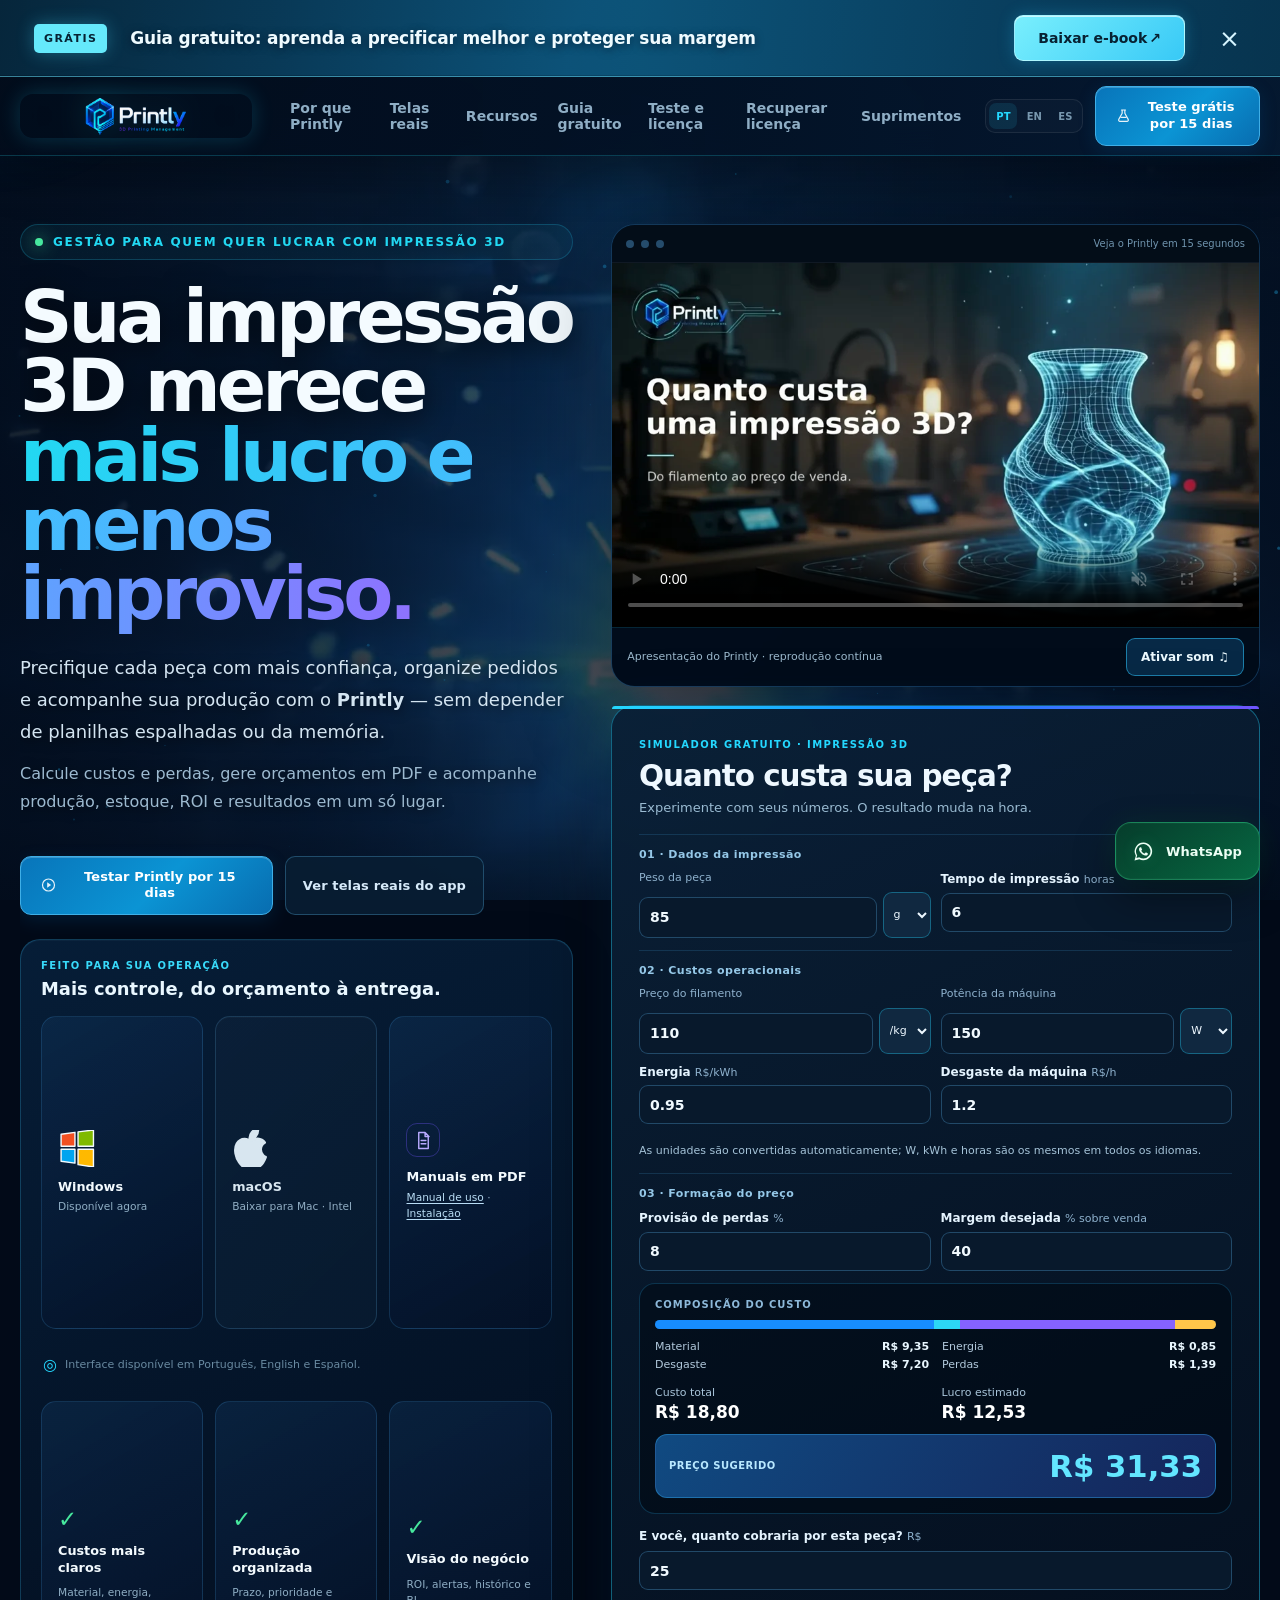
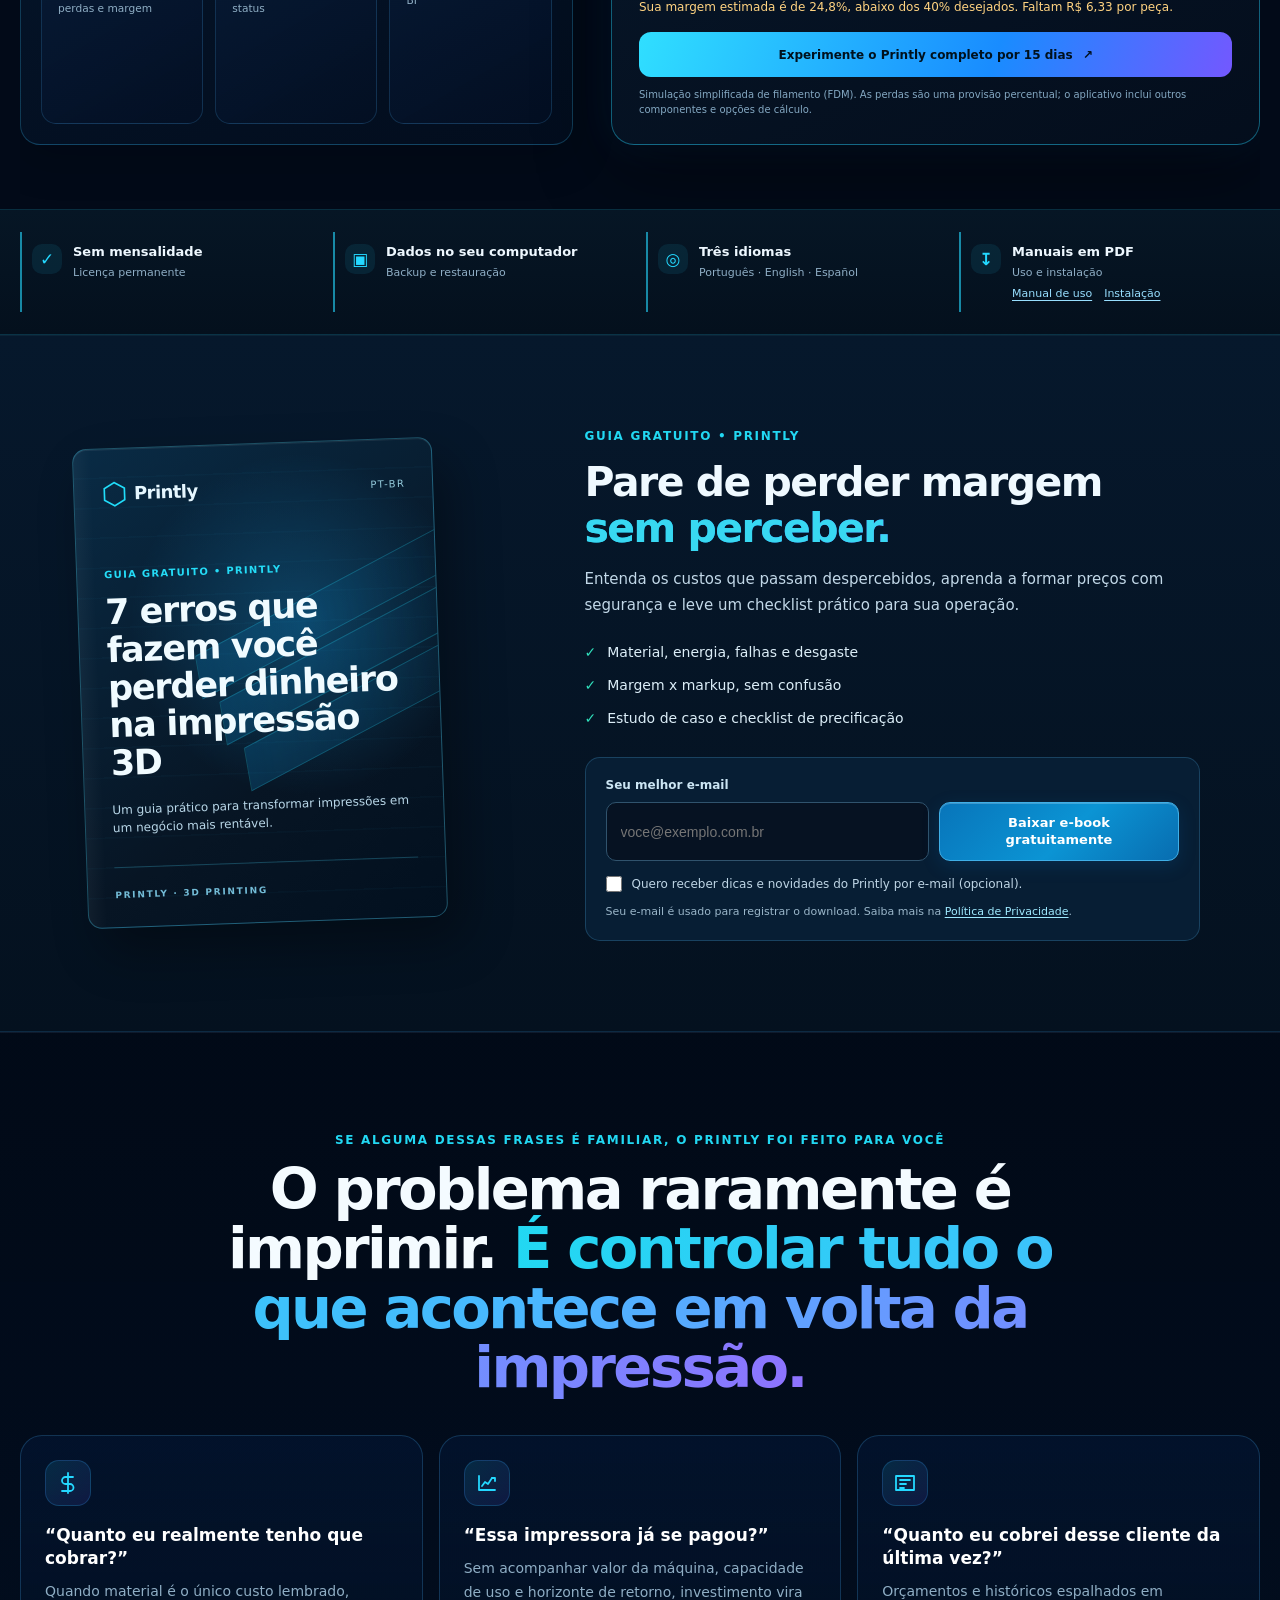
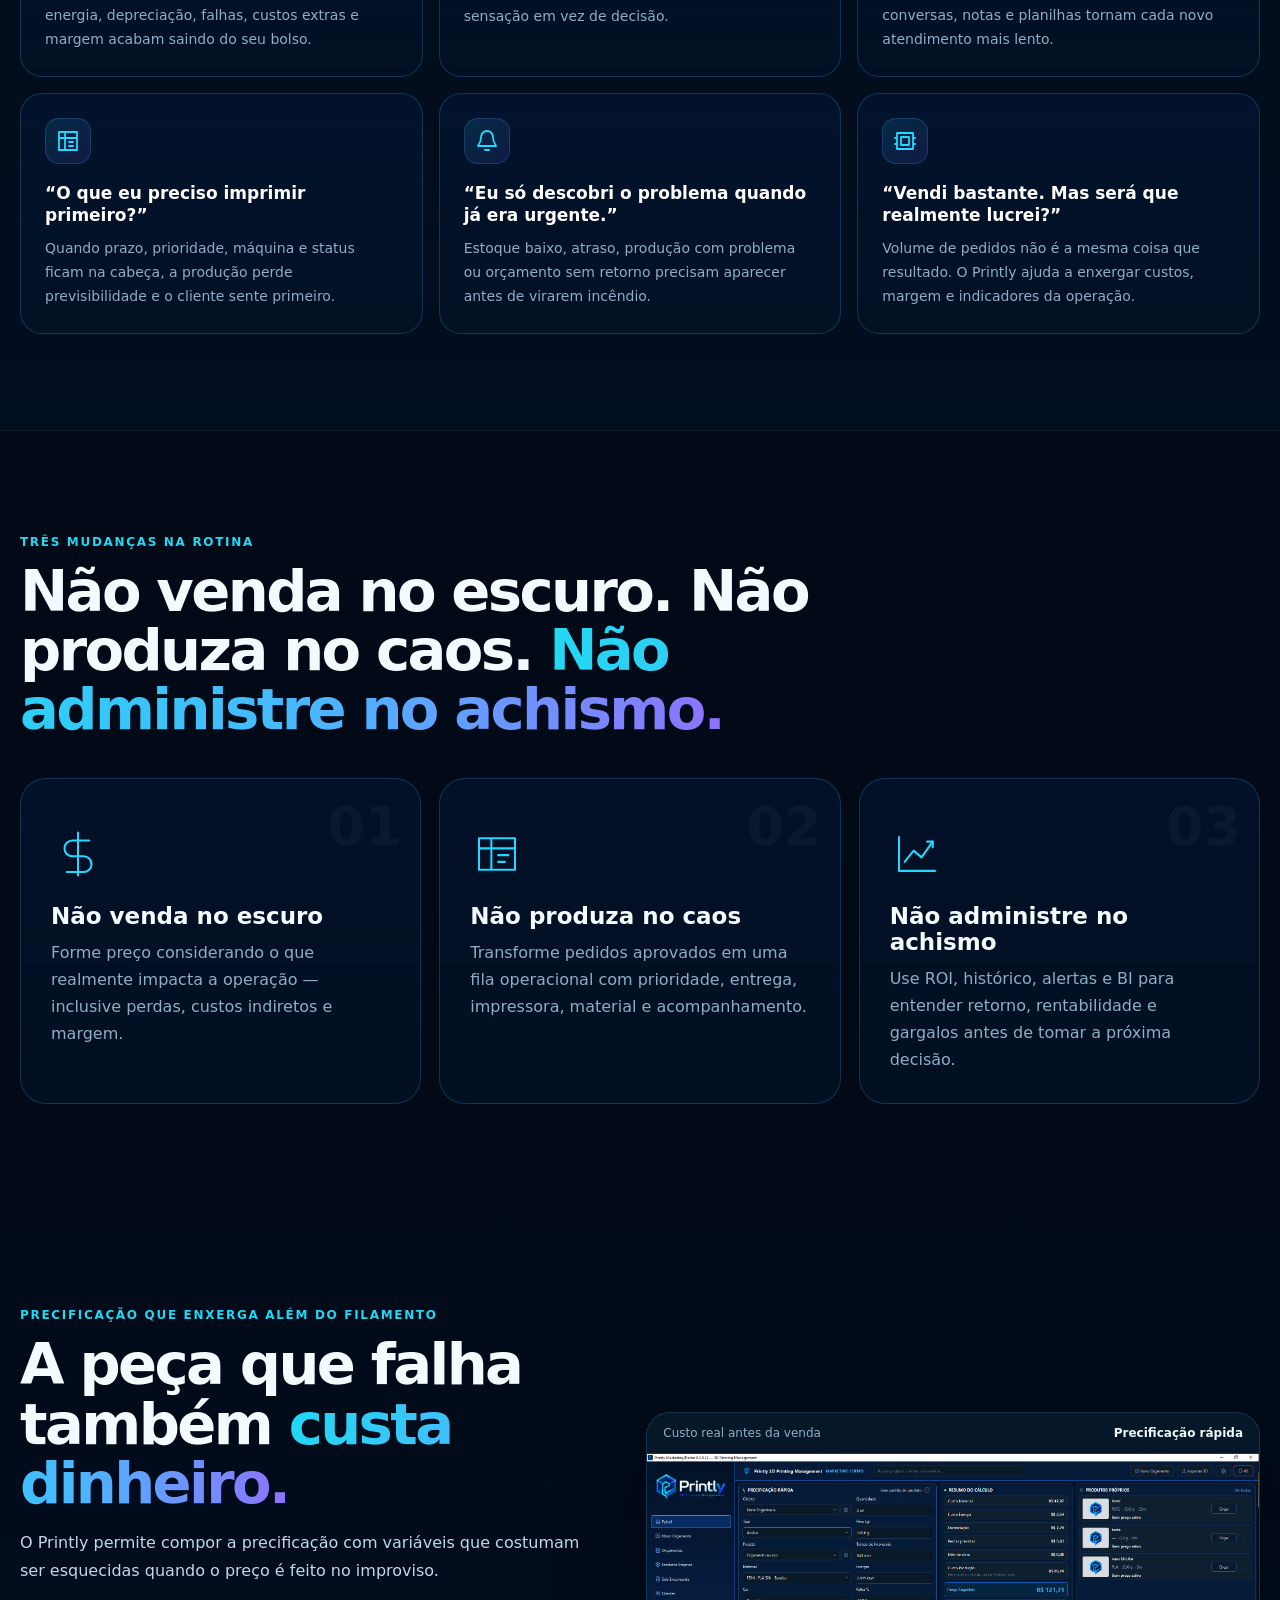
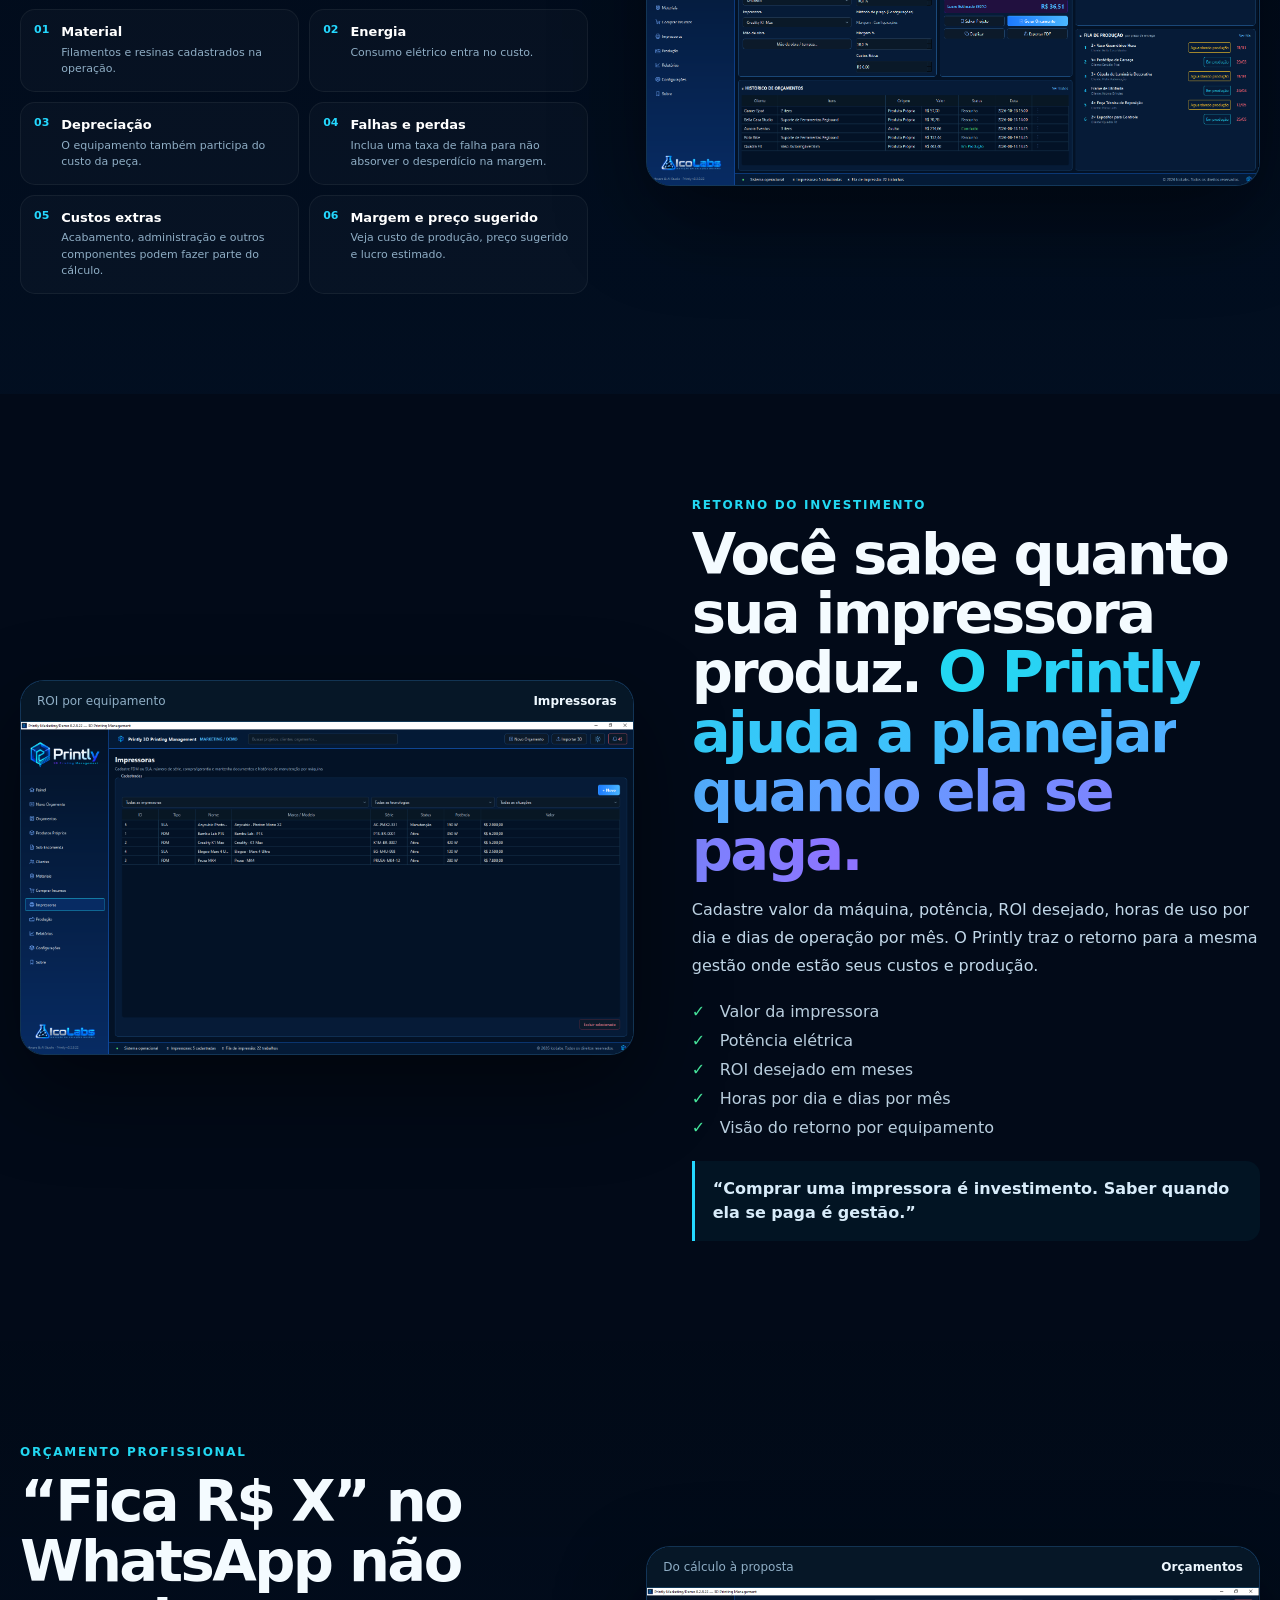
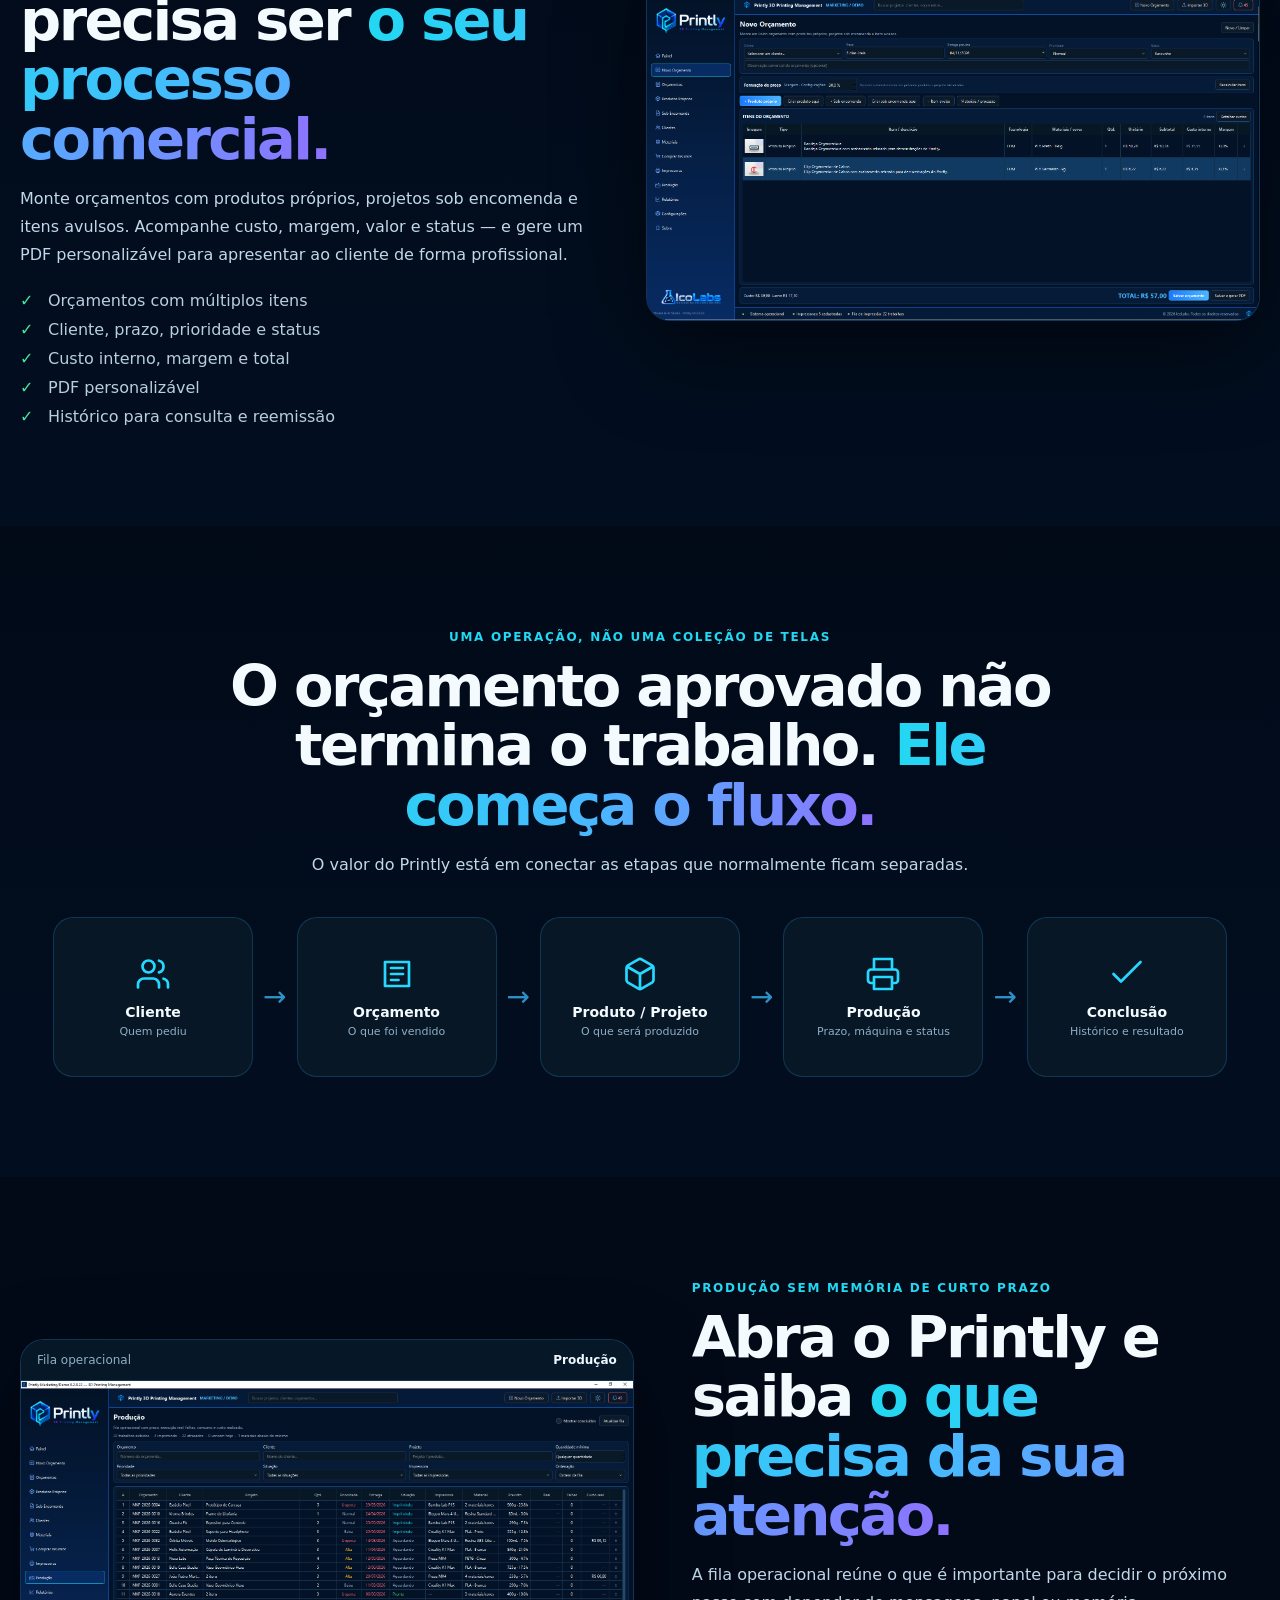
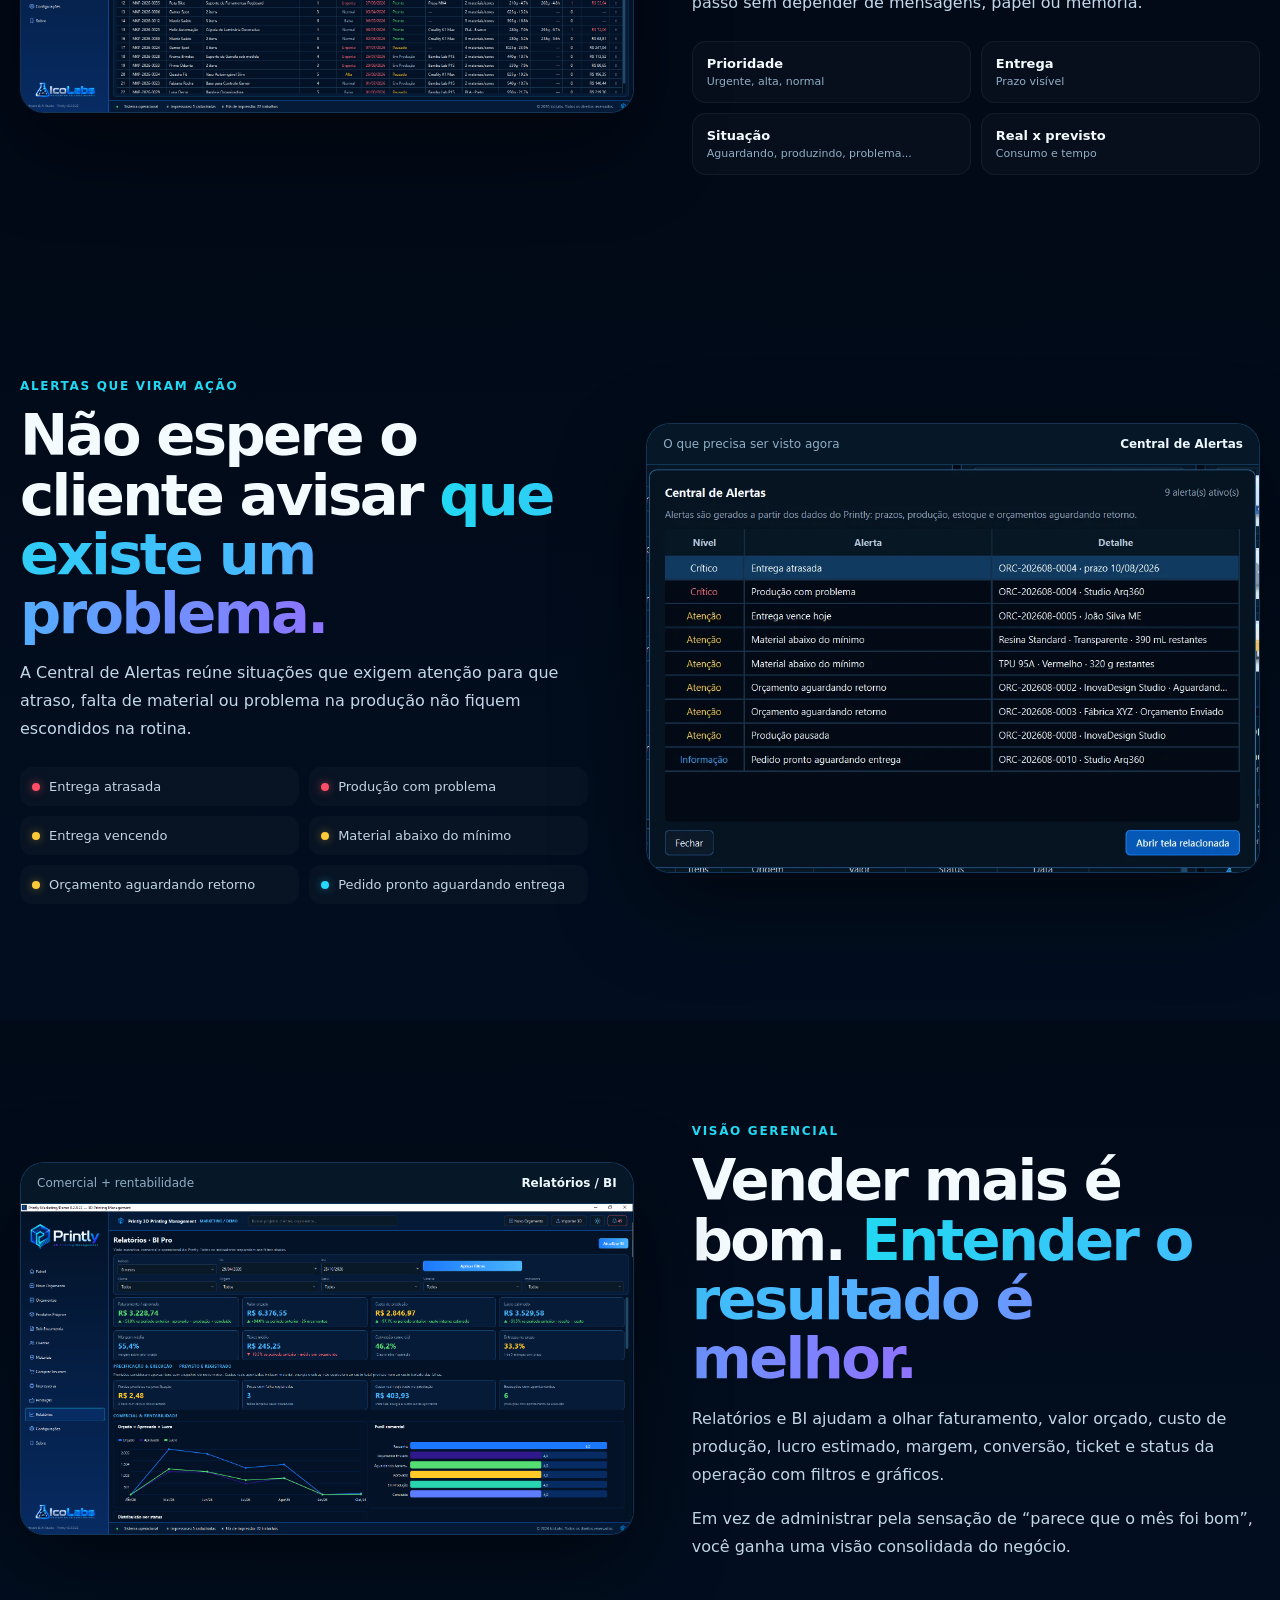
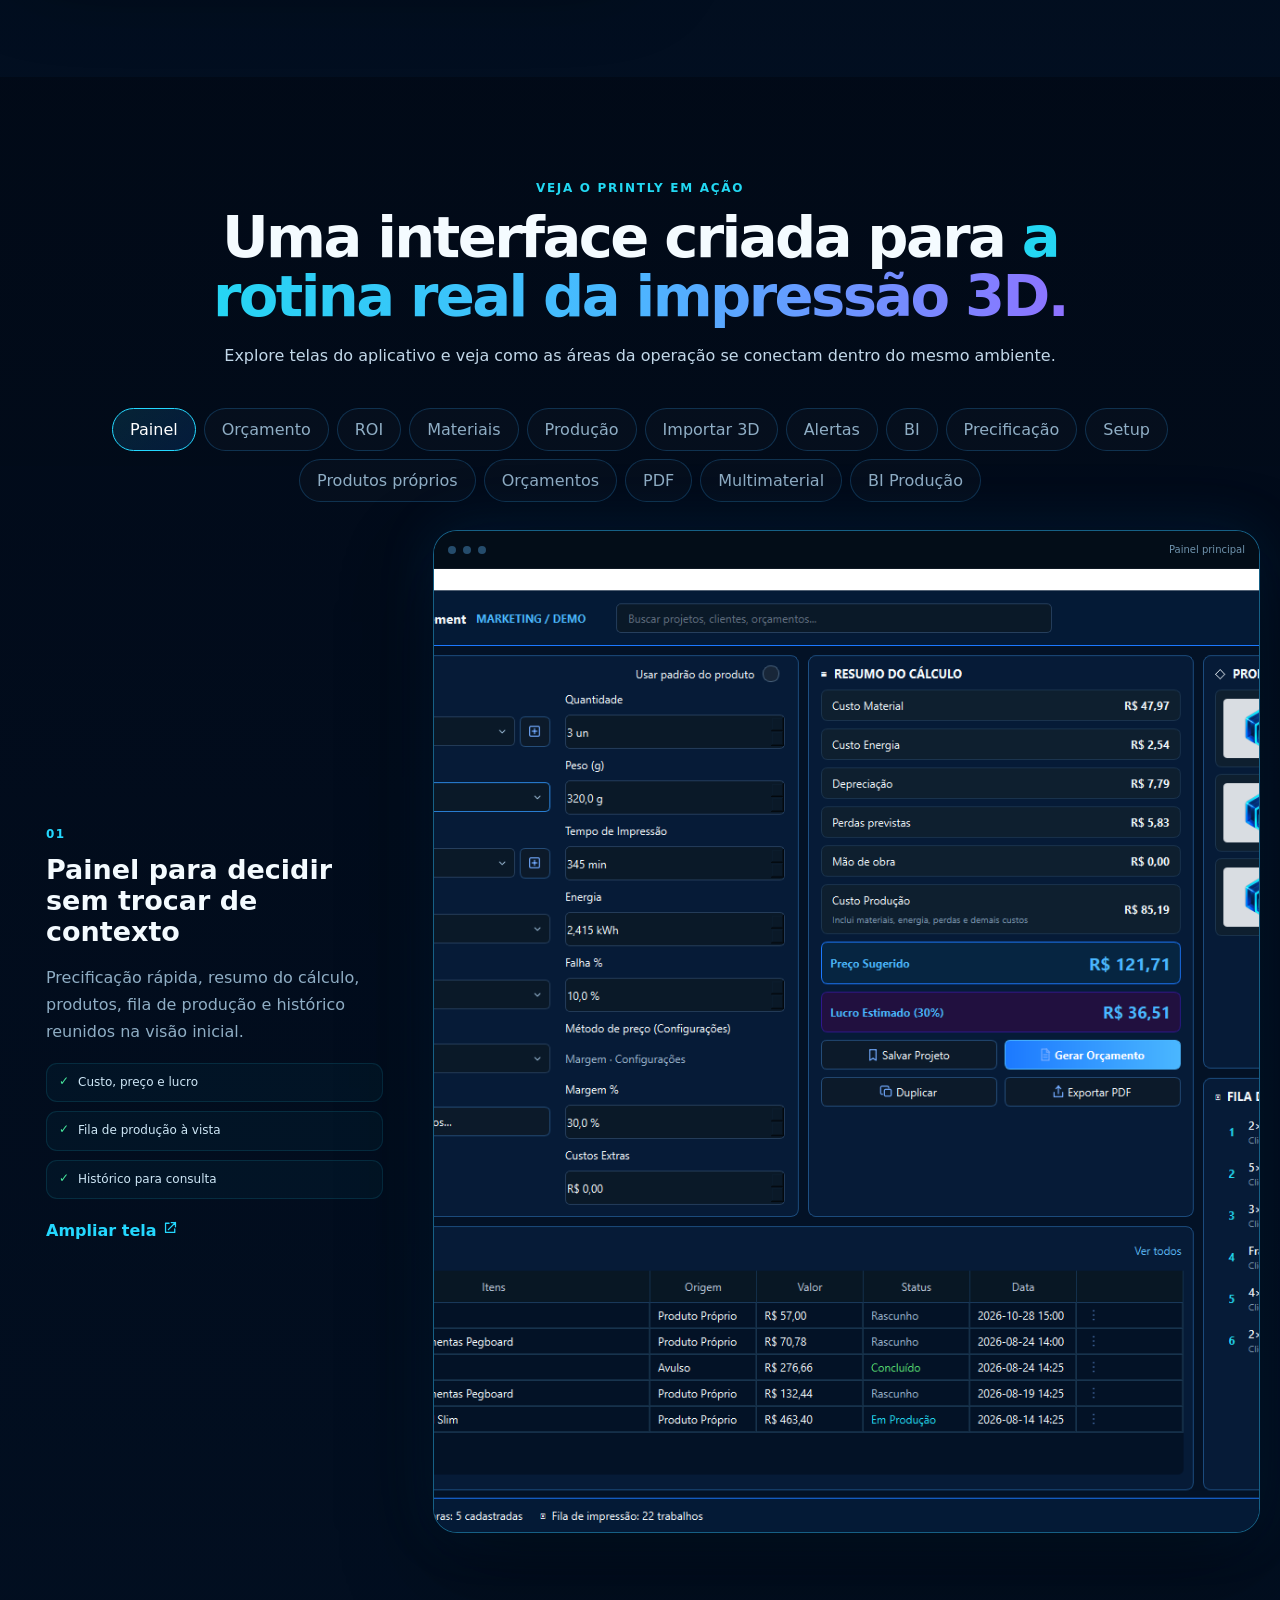
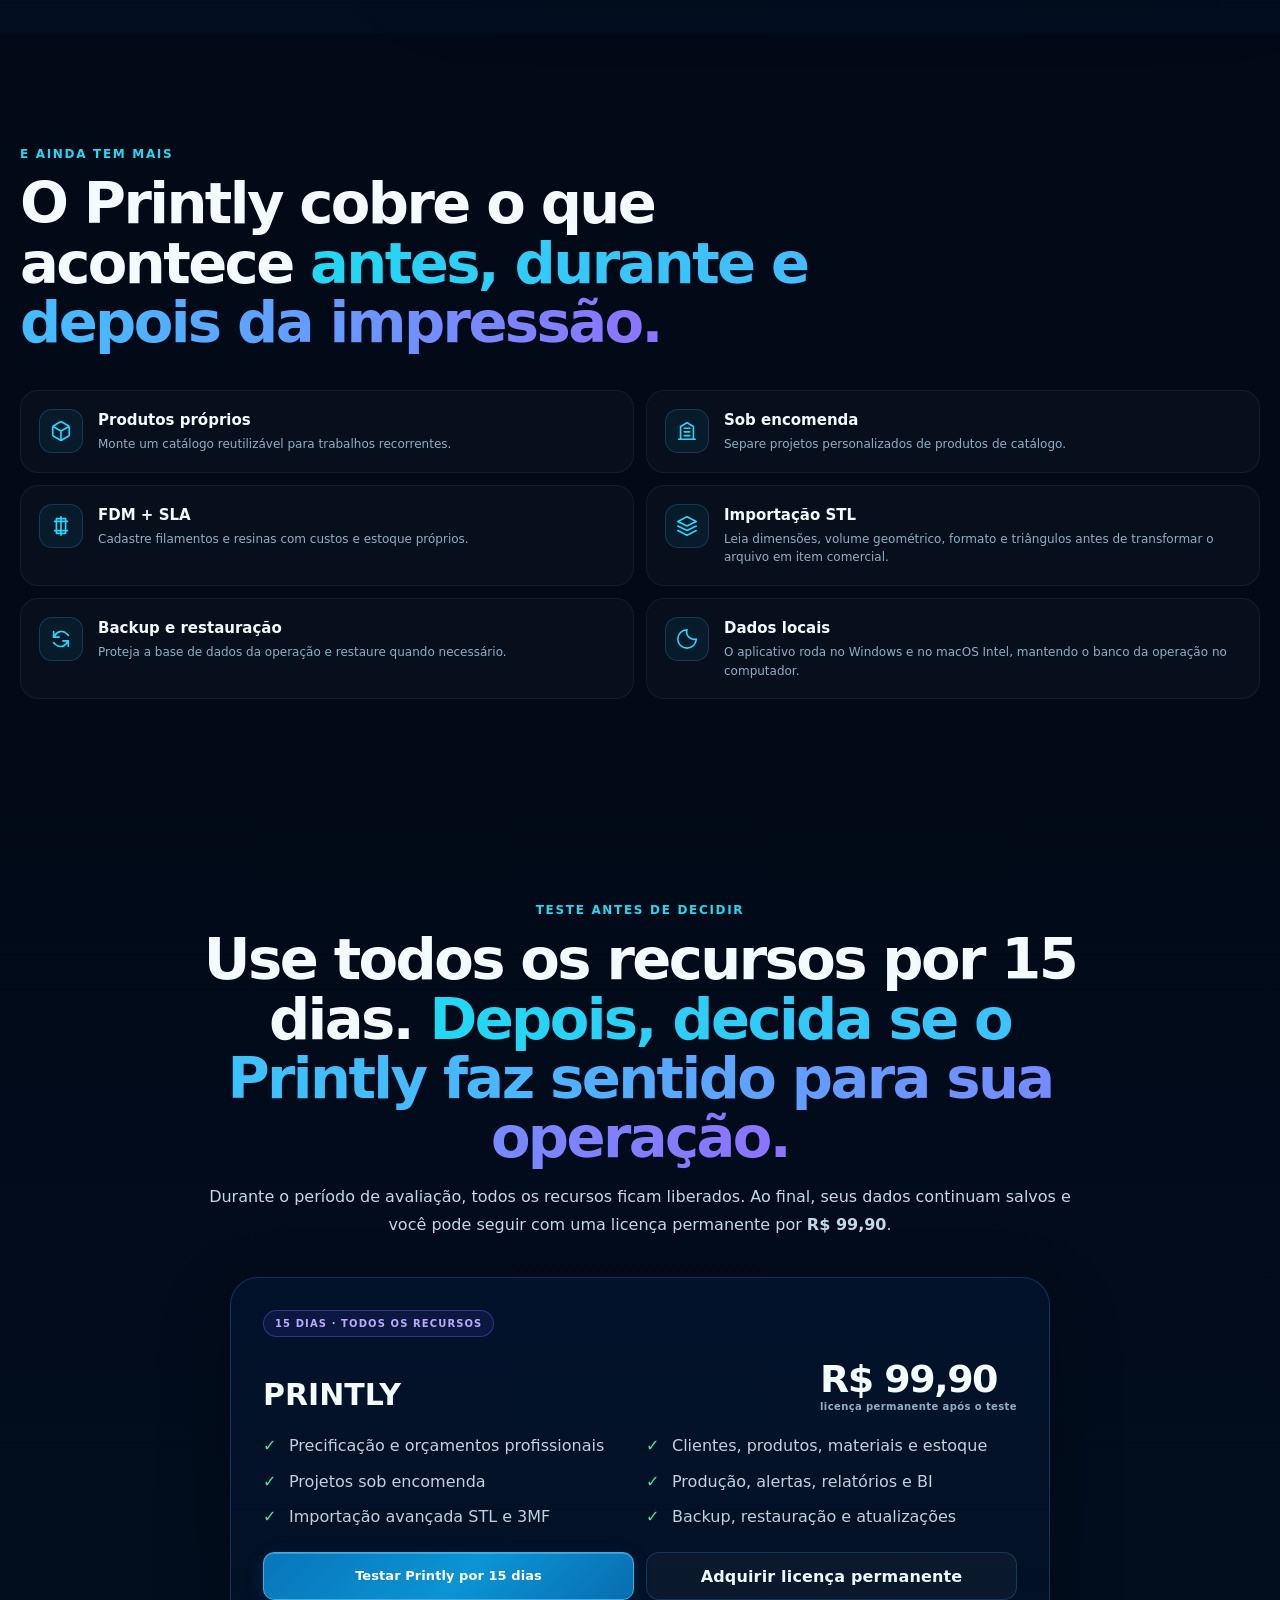
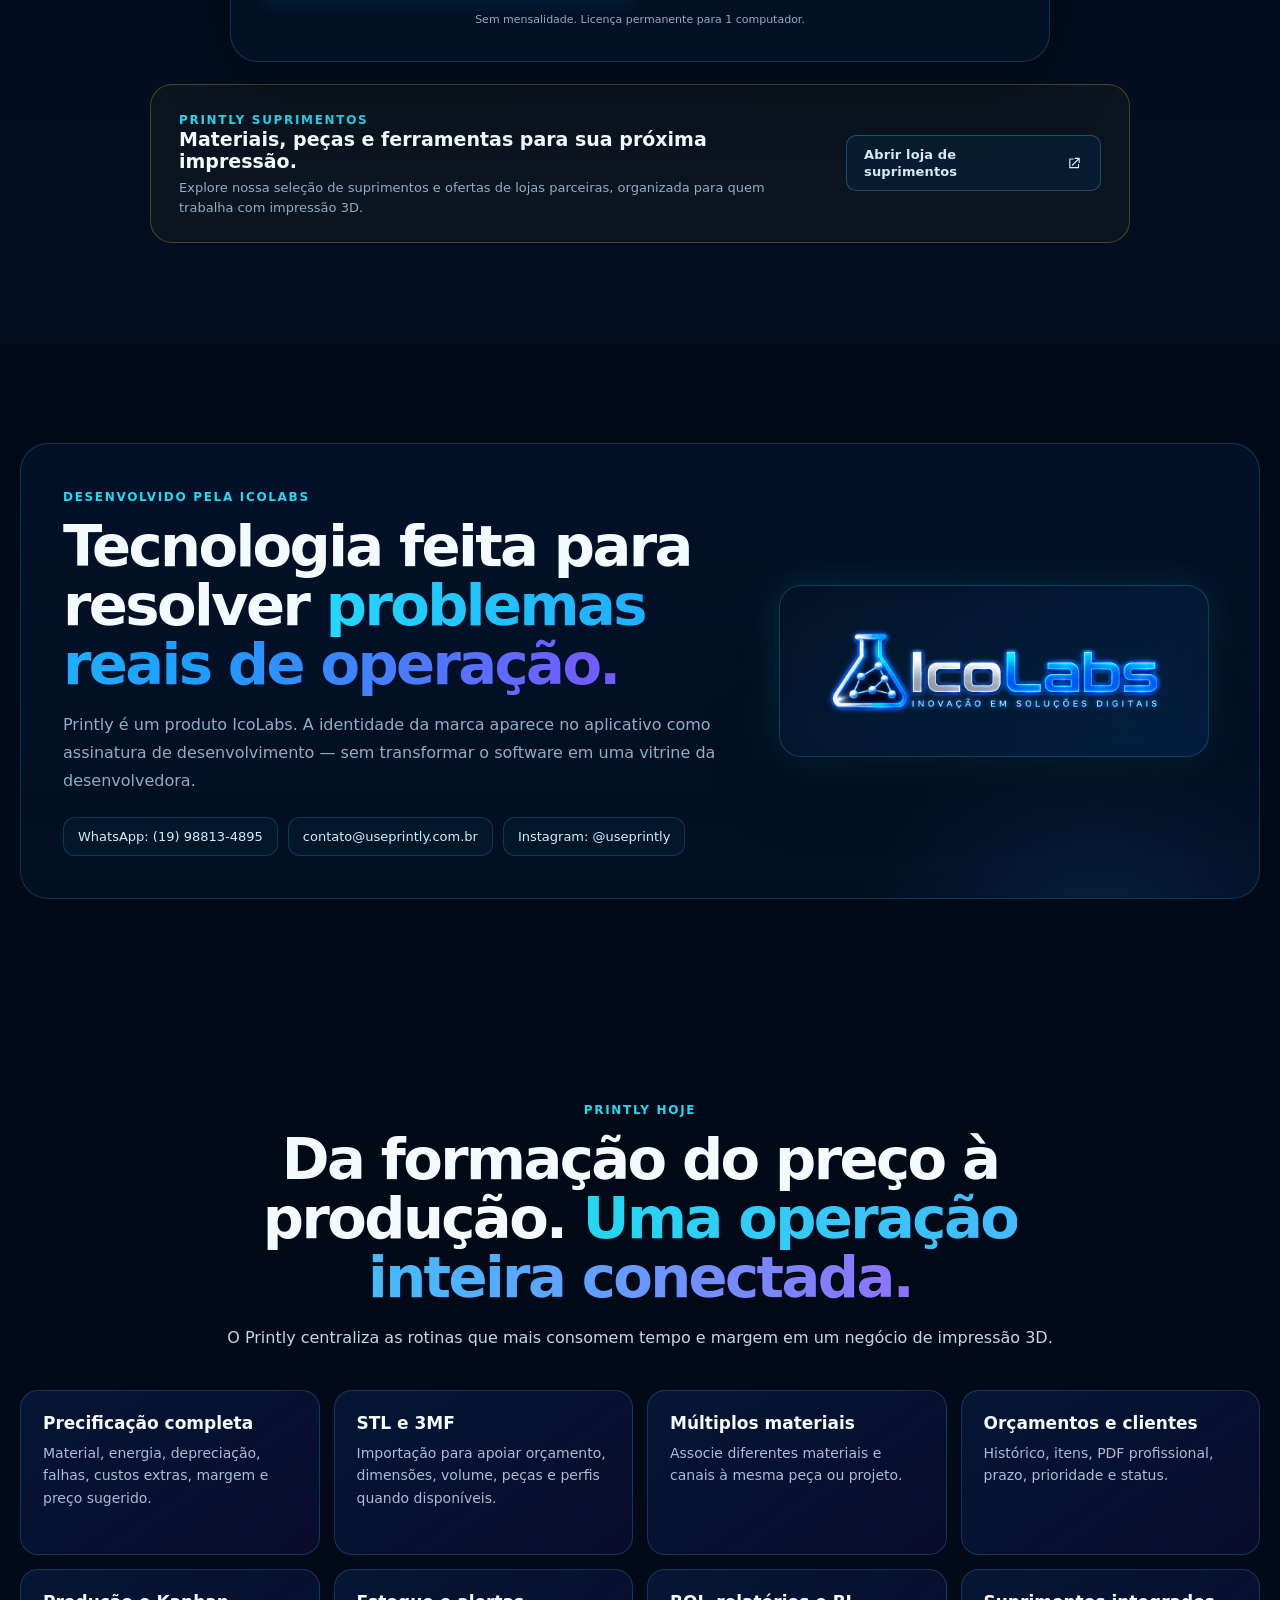
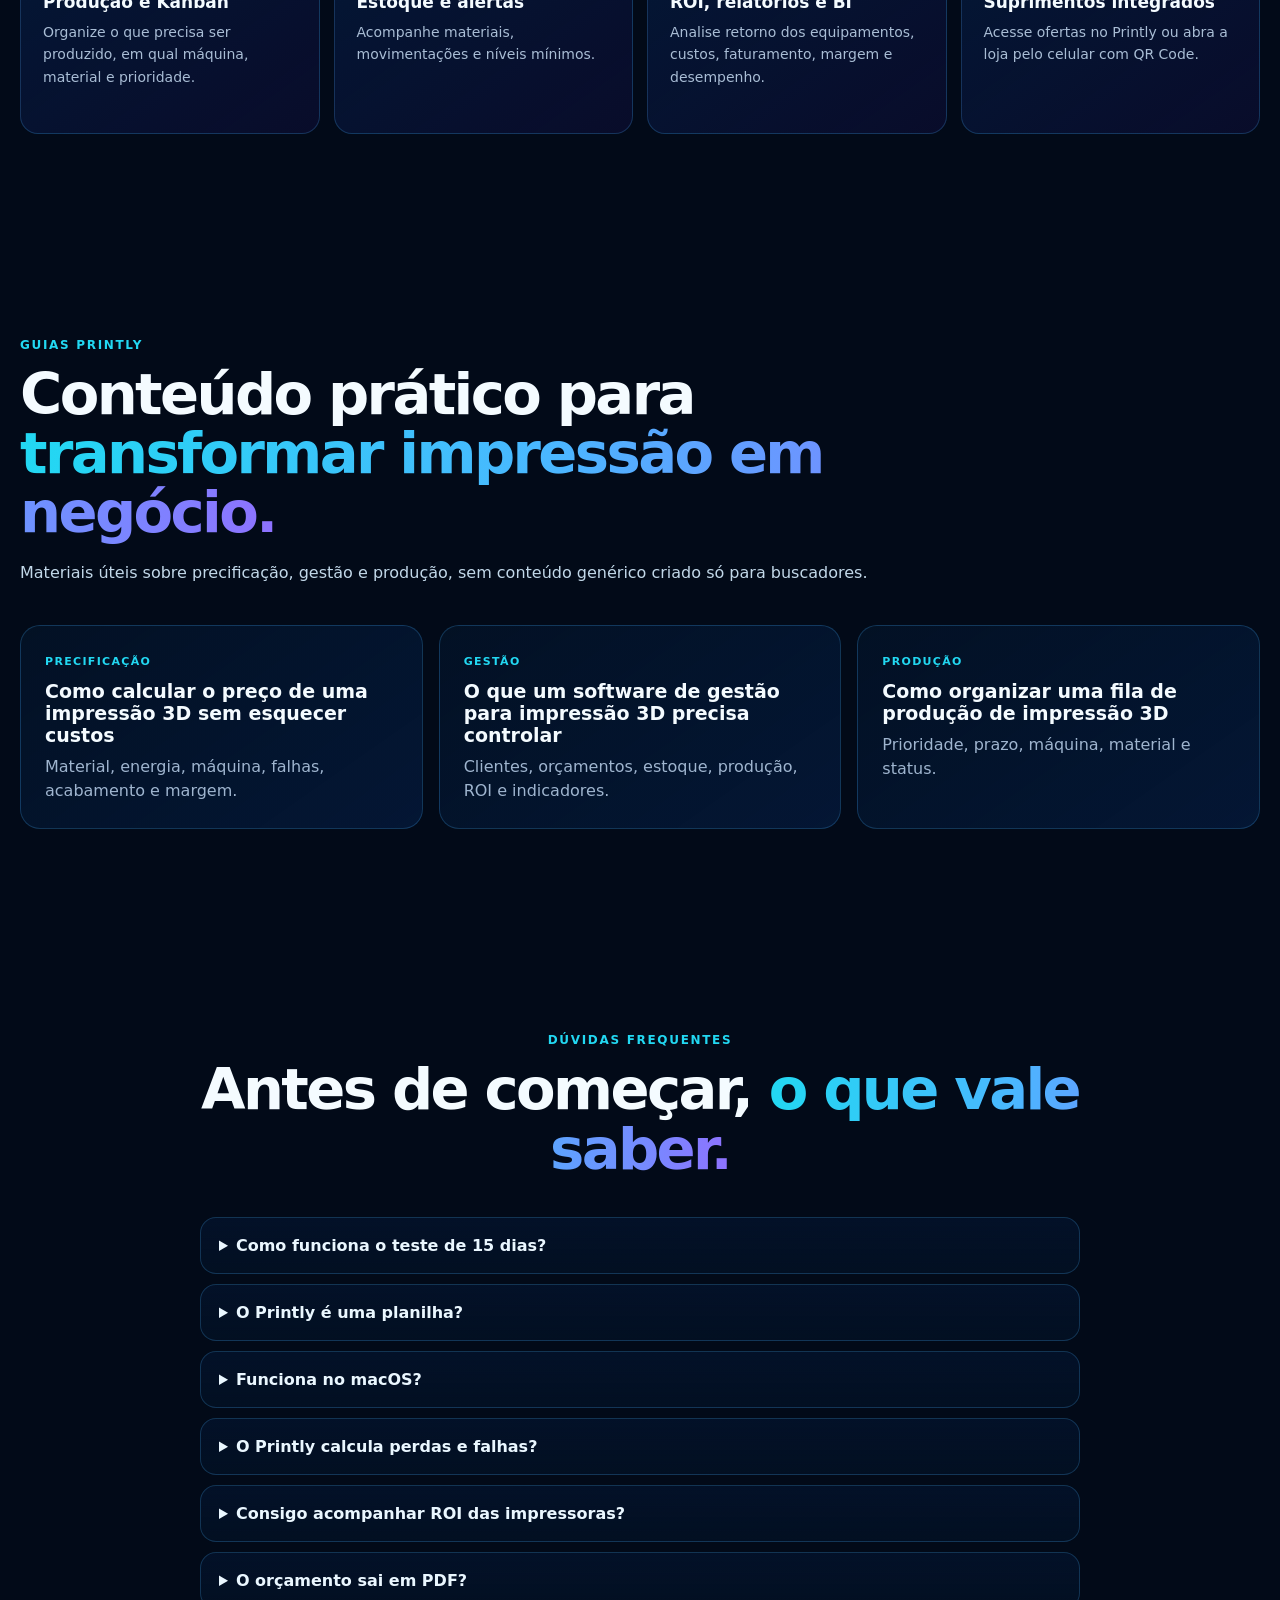
==== index.html @ ef88172f "Load visibly updated wide ebook banner styles index.html" ====
<!doctype html>
<html lang="pt-BR">
<head>
  <meta charset="utf-8">
  <meta name="viewport" content="width=device-width,initial-scale=1,viewport-fit=cover">
  <meta name="theme-color" content="#020711">
  <meta name="description" content="Precifique impressões 3D com confiança. Organize orçamentos, clientes, produção, materiais, estoque e resultados com o Printly. Teste grátis por 15 dias.">
  <meta name="robots" content="index,follow,max-image-preview:large,max-snippet:-1,max-video-preview:-1">
  <link rel="canonical" href="https://useprintly.com.br/">
  <link rel="alternate" hreflang="pt-BR" href="https://useprintly.com.br/">
  <link rel="alternate" hreflang="en" href="https://useprintly.com.br/en/">
  <link rel="alternate" hreflang="es" href="https://useprintly.com.br/es/">
  <link rel="alternate" hreflang="x-default" href="https://useprintly.com.br/">
  <meta property="og:title" content="Printly — Software de gestão e precificação para impressão 3D">
  <meta property="og:description" content="Mais controle e menos improviso: precificação, orçamentos, produção, estoque e indicadores em um só lugar. Experimente o Printly por 15 dias.">
  <meta property="og:type" content="website">
  <meta property="og:url" content="https://useprintly.com.br/">
  <meta property="og:locale" content="pt_BR">
  <meta property="og:image" content="https://useprintly.com.br/assets/img/printly-social-card.jpg">
  <meta property="og:image:alt" content="Painel principal do Printly para gestão de impressão 3D">
  <meta name="twitter:card" content="summary_large_image">
  <meta name="twitter:title" content="Printly — Gestão profissional para impressão 3D">
  <meta name="twitter:description" content="Precificação, pedidos, produção, materiais, ROI e BI para impressão 3D.">
  <meta name="twitter:image" content="https://useprintly.com.br/assets/img/printly-social-card.jpg">
  <title>Printly | Software de gestão e precificação para impressão 3D</title>
  <link rel="icon" href="assets/img/favicon.ico" sizes="any"><link rel="apple-touch-icon" href="assets/img/apple-touch-icon.png"><link rel="preload" as="image" href="assets/img/printly-hero-nozzle-bright.webp" fetchpriority="high">
  <link rel="stylesheet" href="assets/css/styles.css?v=20261127-ebook-wide-2">
  <script type="application/ld+json">{"@context":"https://schema.org","@graph":[{"@type":"WebSite","@id":"https://useprintly.com.br/#website","url":"https://useprintly.com.br/","name":"Printly","inLanguage":"pt-BR","publisher":{"@id":"https://useprintly.com.br/#organization"}},{"@type":"Organization","@id":"https://useprintly.com.br/#organization","name":"IcoLabs","url":"https://useprintly.com.br/","logo":{"@type":"ImageObject","url":"https://useprintly.com.br/assets/img/icolabs-official-site.png"},"sameAs":["https://www.instagram.com/useprintly/"],"email":"contato@useprintly.com.br"},{"@type":"SoftwareApplication","@id":"https://useprintly.com.br/#software","name":"Printly","alternateName":"Printly 3D Printing Management","url":"https://useprintly.com.br/","applicationCategory":"BusinessApplication","applicationSubCategory":"3D Printing Management Software","operatingSystem":["Windows","macOS (Intel)"],"inLanguage":["pt-BR","en","es"],"description":"Software de gestão e precificação para negócios de impressão 3D, com custos, perdas, ROI, orçamentos, clientes, materiais, estoque, produção, STL/3MF, relatórios e BI.","image":"https://useprintly.com.br/assets/img/printly-social-card.jpg","screenshot":"https://useprintly.com.br/assets/img/screen-dashboard.webp?v=20261028","publisher":{"@id":"https://useprintly.com.br/#organization"},"featureList":["Precificação com material, energia, depreciação, falhas e margem","Orçamentos profissionais em PDF","Clientes, materiais, estoque e produtos próprios","Projetos sob encomenda e fila de produção","Importação STL e 3MF","Múltiplos materiais","ROI de impressoras","Relatórios e BI","Loja de suprimentos integrada"],"offers":{"@type":"Offer","price":"99.90","priceCurrency":"BRL","availability":"https://schema.org/InStock","url":"https://useprintly.com.br/#planos"}}]}</script>
<link rel="stylesheet" href="assets/css/brand-2026.css?v=20261019-7"><style>
.printly-hero-video{margin:0;min-width:0;overflow:hidden}
.printly-hero-video video{display:block;width:100%;height:auto;aspect-ratio:16/9;background:#020a18}
.printly-hero-video video:focus-visible{outline:2px solid #22d8f2;outline-offset:-3px}
</style>
<style id="printly-cinematic-hero-2026">
/* Media and the original calculator are separate grid rows. */
.hero .hero-visual.printly-stacked-hero{display:grid!important;grid-template-columns:minmax(0,1fr)!important;grid-auto-flow:row!important;grid-auto-rows:max-content!important;gap:18px!important;align-content:start!important;align-items:stretch!important;position:relative!important;overflow:visible!important;transform:none!important;opacity:1!important;visibility:visible!important;isolation:isolate!important}
.hero .printly-stacked-hero>.printly-hero-video{display:block!important;grid-column:1!important;grid-row:1!important;position:relative!important;width:100%!important;height:auto!important;margin:0!important;min-width:0!important;transform:none!important;opacity:1!important;visibility:visible!important;overflow:hidden!important}
.hero .printly-stacked-hero>.pc-calc{grid-column:1!important;grid-row:2!important;position:relative!important;width:100%!important;min-width:0!important;height:auto!important;margin:0!important;transform:none!important;opacity:1!important;visibility:visible!important}
.hero .printly-stacked-hero .printly-hero-video video{display:block!important;width:100%!important;height:auto!important;aspect-ratio:16 / 9!important;object-fit:contain!important;opacity:1!important;visibility:visible!important;transform:none!important;background:#020a18}
.hero .hero-proof>div{min-height:80px}
/* Colunas alinhadas com painel de benefícios responsivo */
@media(min-width:1041px){
 .hero.container{align-items:stretch!important}
 .hero .hero-copy{display:flex!important;flex-direction:column!important;min-height:100%!important}
 .hero .hero-support-panel{flex:1 1 auto!important}
}
.hero .hero-support-panel{display:flex;flex-direction:column;gap:15px;margin-top:24px;padding:20px;border:1px solid rgba(54,184,239,.26);border-radius:20px;background:linear-gradient(160deg,rgba(7,33,61,.85),rgba(3,14,31,.85));box-shadow:0 14px 44px rgba(0,0,0,.18),inset 0 1px rgba(151,228,255,.04);min-width:0}
.hero .hero-support-heading{display:flex;flex-direction:column;gap:6px}
.hero .hero-support-heading span{font-size:10px;letter-spacing:.14em;color:#38dafa;font-weight:850}
.hero .hero-support-heading strong{font-size:clamp(15px,1.4vw,19px);line-height:1.35;color:#e9f7ff;font-weight:760}
.hero .hero-support-panel .platform-availability,.hero .hero-support-panel .hero-proof{display:grid;grid-template-columns:repeat(3,minmax(0,1fr));gap:12px;margin:0;min-width:0}
.hero .hero-support-panel .platform-availability{flex:1 1 auto}
.hero .hero-support-panel .hero-proof{flex:1 1 auto}
.hero .hero-support-panel .platform-card,.hero .hero-support-panel .manual-card,.hero .hero-support-panel .hero-proof>div{display:flex;flex-direction:column;align-items:flex-start;justify-content:center;min-width:0;min-height:112px;padding:clamp(12px,1.25vw,19px);gap:12px;border:1px solid rgba(66,161,226,.21);border-radius:15px;background:linear-gradient(150deg,rgba(20,60,104,.33),rgba(4,17,39,.5));transition:border-color .2s ease,background .2s ease}
.hero .hero-support-panel .platform-card:hover,.hero .hero-support-panel .manual-card:hover,.hero .hero-support-panel .hero-proof>div:hover{border-color:rgba(53,207,252,.52);background:rgba(12,57,98,.52)}
.hero .hero-support-panel .platform-card.coming{opacity:.72}
.hero .hero-support-panel .platform-card b,.hero .hero-support-panel .manual-card b,.hero .hero-support-panel .hero-proof strong{font-size:clamp(12px,1vw,15px);line-height:1.3}
.hero .hero-support-panel .platform-card small,.hero .hero-support-panel .manual-card small,.hero .hero-support-panel .hero-proof small{font-size:clamp(10px,.83vw,12px);line-height:1.5;overflow-wrap:anywhere}
.hero .hero-support-panel .platform-card svg{width:37px;height:37px}
.hero .hero-support-panel .manual-card{grid-column:auto}
.hero .hero-support-panel .language-support{margin:0;padding:9px 2px;font-size:11px;line-height:1.5}
.hero .hero-support-panel .hero-proof>div .mini-icon{font-size:23px;line-height:1}
.hero .hero-support-panel .hero-proof>div p{display:grid;gap:5px}
.hero .printly-hero-video .printly-video-actions{display:flex;justify-content:space-between;align-items:center;gap:12px;padding:10px 15px;background:rgba(2,12,27,.96);border-top:1px solid rgba(36,216,255,.12)}
.hero .printly-hero-video .printly-video-actions>span{font-size:11px;color:#9cb9cd;line-height:1.5}
.hero .printly-hero-video .printly-sound-toggle{border:1px solid rgba(47,202,255,.54);background:rgba(15,76,122,.47);color:#ecfaff;border-radius:9px;padding:9px 14px;min-height:38px;white-space:nowrap;cursor:pointer;font-size:12px;font-weight:800}
.hero .printly-hero-video .printly-sound-toggle:hover,.hero .printly-hero-video .printly-sound-toggle:focus-visible{background:rgba(30,122,174,.7);outline:2px solid #30dfff;outline-offset:2px}
@media(max-width:1040px){.hero .hero-support-panel{flex:none}.hero .hero-support-panel .platform-availability,.hero .hero-support-panel .hero-proof{grid-template-columns:repeat(3,minmax(0,1fr))}.hero .hero-support-panel .manual-card{grid-column:auto}}
@media(max-width:620px){.hero .hero-support-panel{padding:14px;gap:13px}.hero .hero-support-panel .platform-availability,.hero .hero-support-panel .hero-proof{grid-template-columns:1fr}.hero .hero-support-panel .platform-card,.hero .hero-support-panel .manual-card,.hero .hero-support-panel .hero-proof>div{min-height:82px;flex-direction:row;align-items:center}.hero .printly-hero-video .printly-video-actions>span{display:none}.hero .printly-hero-video .printly-video-actions{justify-content:flex-end}}

@media(max-width:1040px){.hero .hero-visual.printly-stacked-hero{width:100%!important;max-width:900px!important;margin:0 auto!important}}
</style>
<style id="printly-mobile-refinement-2026">
/* Mobile landing refinement: ALL changes intentionally scoped to <=767px.
   Desktop markup, ordering and visual presentation remain untouched. */
@media screen and (max-width:767px){
  /* Flatten the two hero wrappers only on mobile, so their existing
     content can be presented in an optimal reading sequence. */
  main .hero.container{
    display:grid!important;
    grid-template-columns:minmax(0,1fr)!important;
    grid-auto-flow:row!important;
    grid-auto-rows:max-content!important;
    align-items:start!important;
    gap:0!important;
    min-height:0!important;
    padding-top:28px!important;
    padding-bottom:42px!important;
  }
  main .hero .hero-copy,
  main .hero .hero-visual.printly-stacked-hero{
    display:contents!important;
  }
  main .hero .hero-copy>.eyebrow{order:1;grid-column:1;justify-self:start;max-width:100%;padding:9px 11px;font-size:9px;line-height:1.35;letter-spacing:.09em}
  main .hero .hero-copy>h1{order:2;grid-column:1;margin:15px 0 15px;max-width:100%;font-size:clamp(36px,9vw,48px)!important;line-height:1.02!important;letter-spacing:-.045em!important}
  main .hero .hero-copy>.hero-text{order:3;grid-column:1;font-size:14px!important;line-height:1.6!important;margin:0 0 10px!important}
  main .hero .hero-copy>.hero-text.secondary{order:4;font-size:13px!important;line-height:1.55!important;color:#b8d1e5!important;margin-bottom:17px!important}
  /* Put the real video before CTA/support cards, keeping the original 16:9 player. */
  main .hero .printly-stacked-hero>.printly-hero-video{
    order:5;
    grid-column:1!important;grid-row:auto!important;
    margin:0 0 15px!important;
    border-radius:15px!important;
    width:100%!important;
    max-width:100%!important;
    min-width:0!important;
    box-shadow:0 8px 36px rgba(0,0,0,.3)!important;
  }
  main .hero .printly-stacked-hero .printly-hero-video video{
    width:100%!important;
    height:auto!important;
    aspect-ratio:16/9!important;
    object-fit:contain!important;
  }
  main .hero .printly-hero-video .app-window-bar{height:32px;padding:0 10px}
  main .hero .printly-hero-video .app-window-bar em{font-size:9px}
  main .hero .printly-hero-video .printly-video-actions{padding:8px 10px}
  main .hero .hero-copy>.hero-actions{
    order:6;grid-column:1;
    display:grid!important;
    grid-template-columns:1fr!important;
    gap:9px!important;
    margin:0 0 18px!important;
  }
  main .hero .hero-actions .btn{width:100%!important;min-height:47px!important;font-size:13px!important}
  main .hero .hero-copy>.hero-support-panel{
    order:7;grid-column:1;
    margin:0 0 22px!important;
    padding:14px!important;
    gap:13px!important;
    border-radius:16px;
    flex:none!important;
  }
  main .hero .hero-support-heading strong{font-size:16px!important}
  main .hero .hero-support-panel .platform-availability,
  main .hero .hero-support-panel .hero-proof{
    display:grid!important;
    grid-template-columns:repeat(2,minmax(0,1fr))!important;
    gap:9px!important;
    margin:0!important;
  }
  main .hero .hero-support-panel .platform-card,
  main .hero .hero-support-panel .manual-card,
  main .hero .hero-support-panel .hero-proof>div{
    grid-column:auto!important;
    display:flex!important;
    flex-direction:column!important;
    justify-content:center!important;
    align-items:flex-start!important;
    min-height:97px!important;
    padding:12px!important;
    gap:7px!important;
  }
  main .hero .hero-support-panel .manual-card,
  main .hero .hero-support-panel .hero-proof>div:last-child{
    grid-column:1/-1!important;
    min-height:72px!important;
  }
  main .hero .hero-support-panel .platform-card b,
  main .hero .hero-support-panel .manual-card b,
  main .hero .hero-support-panel .hero-proof strong{font-size:12px!important}
  main .hero .hero-support-panel .platform-card small,
  main .hero .hero-support-panel .manual-card small,
  main .hero .hero-support-panel .hero-proof small{font-size:10px!important;line-height:1.4!important}
  main .hero .hero-support-panel .language-support{
    padding:1px 0!important;
    font-size:10px!important;
    line-height:1.5!important;
  }
  /* The existing fully interactive simulator is moved after the cards. */
  main .hero .printly-stacked-hero>.pc-calc{
    order:8;grid-column:1!important;grid-row:auto!important;
    width:100%!important;min-width:0!important;
    margin:0!important;
  }
  main .hero .pc-calc{padding:16px!important;border-radius:17px!important}
  main .hero .pc-fields{grid-template-columns:repeat(2,minmax(0,1fr))!important;gap:9px!important}
  main .hero .pc-fields label{font-size:11px!important;min-width:0}
  main .hero .pc-calc input{font-size:16px!important;max-width:100%}
  main .hero .pc-price strong{font-size:clamp(22px,6vw,28px)!important}
  /* Floating conversion bar and WhatsApp must not compete for the same space. */
  body:has(.printly-mobile-cta){
    padding-bottom:calc(74px + env(safe-area-inset-bottom,0px))!important;
  }
  .printly-mobile-cta{
    min-height:62px!important;
    padding:8px max(12px,env(safe-area-inset-left,0px)) calc(8px + env(safe-area-inset-bottom,0px)) max(12px,env(safe-area-inset-right,0px))!important;
    gap:8px!important;
  }
  .printly-mobile-cta-copy strong{font-size:13px!important}
  .printly-mobile-cta-copy small{font-size:10px!important}
  .printly-mobile-cta-button{min-height:40px!important;padding:0 12px!important}
  .floating-wa{
    bottom:calc(78px + env(safe-area-inset-bottom,0px))!important;
    right:12px!important;
  }
  .printly-trust-grid{grid-template-columns:repeat(2,minmax(0,1fr))!important;gap:6px!important}
  .printly-trust-item{min-width:0}
}
@media screen and (max-width:370px){
  main .hero .hero-copy>h1{font-size:34px!important}
  main .hero .hero-support-panel .platform-availability,
  main .hero .hero-support-panel .hero-proof{grid-template-columns:1fr!important}
  main .hero .hero-support-panel .platform-card,
  main .hero .hero-support-panel .manual-card,
  main .hero .hero-support-panel .hero-proof>div{grid-column:1!important;min-height:70px!important}
  main .hero .pc-fields{grid-template-columns:1fr!important}
  .printly-mobile-cta-copy small{display:none!important}
}
</style>
</head>
<body>
  <canvas id="particles" aria-hidden="true"></canvas>
  <div class="page-noise" aria-hidden="true"></div>
  <div class="cursor-glow" aria-hidden="true"></div>

  <header class="nav-shell">
    <div class="printly-announcement" data-locale="pt" role="region" aria-label="Guia gratuito do Printly">
      <div class="printly-announcement-inner">
        <span class="printly-announcement-tag">GRÁTIS</span>
        <span class="printly-announcement-message">Está cobrando certo pelas suas peças?</span>
        <a class="printly-announcement-link" href="#printly-ebook">Baixar e-book<span aria-hidden="true"> ↗</span></a>
        <button class="printly-announcement-close" type="button" aria-label="Fechar aviso sobre o e-book" title="Fechar aviso sobre o e-book">×</button>
      </div>
    </div>
    <nav class="nav container" aria-label="Navegação principal">
      <a class="brand" href="#inicio" aria-label="Printly"><img src="assets/img/printly-logo-header.png" width="1400" height="260" alt="Printly — 3D Printing Management"></a>
      <div class="nav-links">
        <a href="#dores">Por que Printly</a>
        <a href="#telas">Telas reais</a><a href="#recursos">Recursos</a>
        <a href="#printly-ebook">Guia gratuito</a>
        <a href="#planos">Teste e licença</a>
        <a href="acesso/" aria-label="Recuperar minha licença Printly">Recuperar licença</a>
        <a href="https://loja.useprintly.com.br/" target="_blank" rel="noopener">Suprimentos</a>
      </div>
      <div class="nav-tools"><div class="language-switcher" aria-label="Idioma"><a class="active" href="./" lang="pt-BR">PT</a><a href="en/" lang="en">EN</a><a href="es/" lang="es">ES</a></div><button class="btn btn-small btn-primary nav-download printly-cta-primary" type="button" data-open-download><svg class="btn-icon btn-icon-flask" viewBox="0 0 24 24" aria-hidden="true"><path d="M9 3h6M10 3v5l-5 9a2 2 0 0 0 1.8 3h10.4A2 2 0 0 0 19 17l-5-9V3M8.5 14h7"/></svg> Teste grátis por 15 dias</button></div>
      <button class="menu-button" aria-label="Abrir menu" aria-expanded="false"><span></span><span></span><span></span></button>
    </nav>
    <div class="mobile-menu" aria-hidden="true">
      <a href="#dores">Por que Printly</a>
      <a href="#telas">Telas reais</a>
      <a href="#planos">Teste e licença</a>
      <a href="https://loja.useprintly.com.br/" target="_blank" rel="noopener">Loja de suprimentos</a>
      <a href="https://www.instagram.com/useprintly/" target="_blank" rel="noopener">Instagram @useprintly</a>
      <button class="btn btn-primary printly-cta-primary" type="button" data-open-download><svg class="btn-icon btn-icon-download" viewBox="0 0 24 24" aria-hidden="true"><path d="M12 3v11m0 0 4-4m-4 4-4-4M5 18v2h14v-2"/></svg> Testar Printly por 15 dias</button>
      <a href="#printly-ebook">Guia gratuito</a>
      <div class="mobile-languages"><a class="active" href="./">Português</a><a href="en/">English</a><a href="es/">Español</a></div>
    </div>
  </header>

  <main id="inicio">
    <section class="hero container"><div class="hero-nozzle" aria-hidden="true"><img src="assets/img/printly-hero-nozzle-bright.webp" alt=""></div>
      <div class="hero-copy reveal">
        <div class="eyebrow"><span class="pulse"></span> GESTÃO PARA QUEM QUER LUCRAR COM IMPRESSÃO 3D</div>
        <h1>Sua impressão 3D merece <span>mais lucro e menos improviso.</span></h1>
        <p class="hero-text">Precifique cada peça com mais confiança, organize pedidos e acompanhe sua produção com o <strong>Printly</strong> — sem depender de planilhas espalhadas ou da memória.</p>
        <p class="hero-text secondary">Calcule custos e perdas, gere orçamentos em PDF e acompanhe produção, estoque, ROI e resultados em um só lugar.</p>
        <div class="hero-actions">
          <button class="btn btn-primary btn-xl hero-primary-cta printly-cta-primary" type="button" data-open-download><svg class="btn-icon btn-icon-play" viewBox="0 0 24 24" aria-hidden="true"><circle cx="12" cy="12" r="9"/><path d="m10 8 6 4-6 4z"/></svg> Testar Printly por 15 dias</button>
          <a class="btn btn-ghost btn-xl printly-cta-secondary" href="#telas">Ver telas reais do app</a>
        </div>
        <section class="hero-support-panel" aria-label="Plataformas e benefícios do Printly">
          <div class="hero-support-heading"><span>FEITO PARA SUA OPERAÇÃO</span><strong>Mais controle, do orçamento à entrega.</strong></div>
        <div class="platform-availability" aria-label="Disponibilidade e manuais">
          <div class="platform-card available"><svg class="windows-logo" viewBox="0 0 48 48" aria-hidden="true"><path fill="#f25022" d="M4 5.5 22 3v18H4z"/><path fill="#7fba00" d="M26 2.5 46 0v21H26z"/><path fill="#00a4ef" d="M4 25h18v18L4 40.5z"/><path fill="#ffb900" d="M26 25h20v23l-20-3z"/></svg><span><b>Windows</b><small>Disponível agora</small></span></div>
          <button class="platform-card available mac-available" type="button" data-open-download data-download-platform="mac" aria-label="Baixar Printly para Macs Intel"><svg class="apple-logo" viewBox="0 0 24 24" aria-hidden="true"><path fill="currentColor" d="M12.15 6.9c-.95 0-2.42-1.08-3.96-1.04-2.04.03-3.91 1.18-4.96 3.01-2.12 3.68-.55 9.1 1.52 12.09 1.01 1.45 2.21 3.09 3.79 3.04 1.52-.07 2.09-.98 3.95-.98 1.85 0 2.35.98 3.96.94 1.64-.03 2.68-1.48 3.64-2.95 1.17-1.7 1.65-3.35 1.68-3.44-.04-.01-3.18-1.22-3.22-4.86-.03-3.04 2.48-4.49 2.6-4.56-1.43-2.1-3.64-2.34-4.42-2.39-2.01-.16-3.7 1.09-4.58 1.09zm3.25-3.12c.81-.96 1.34-2.3 1.34-3.64 0-.18-.01-.36-.05-.5-1.27.05-2.81.84-3.72 1.88-.71.81-1.36 2.14-1.36 3.55 0 .21.04.42.05.48.08.01.21.03.34.03 1.14 0 2.58-.77 3.4-1.8z"/></svg><span><b>macOS</b><small>Baixar para Mac · Intel</small></span></button>
          <div class="manual-card"><span class="manual-icon" aria-hidden="true"><svg viewBox="0 0 24 24"><path d="M6 2h8l4 4v16H6zM14 2v5h5M9 12h6M9 16h6"/></svg></span><span><b>Manuais em PDF</b><small><a href="downloads/Printly_Manual_Oficial_v0.2.8.3_REV6_PT-BR.pdf" download>Manual de uso</a> · <a href="downloads/Manual_Instalacao_Printly_Windows_PT-BR.pdf" download>Instalação</a></small></span></div>
        </div>
        <div class="language-support"><span aria-hidden="true">◎</span> Interface disponível em Português, English e Español.</div>
        <div class="hero-proof">
          <div><span class="mini-icon">✓</span><p><strong>Custos mais claros</strong><small>Material, energia, perdas e margem</small></p></div>
          <div><span class="mini-icon">✓</span><p><strong>Produção organizada</strong><small>Prazo, prioridade e status</small></p></div>
          <div><span class="mini-icon">✓</span><p><strong>Visão do negócio</strong><small>ROI, alertas, histórico e BI</small></p></div>
        </div>
        </section>
      </div>

      <div class="hero-visual printly-stacked-hero">
        <figure class="hero-screen app-window printly-hero-video">
          <figcaption class="app-window-bar"><span></span><span></span><span></span><em>Veja o Printly em 15 segundos</em></figcaption>
          <video id="printlyHeroVideo" autoplay loop muted controls playsinline preload="metadata" width="1280" height="720"
            aria-label="Vídeo do Printly sobre custos e precificação de impressão 3D"
            poster="assets/img/printly-video-home.webp">
            <source src="assets/video/printly-video-home.mp4" type="video/mp4">
            <a href="assets/video/printly-video-home.mp4">Assistir ao vídeo do Printly</a>
          </video>
          <div class="printly-video-actions"><span>Apresentação do Printly · reprodução contínua</span><button id="printlySoundToggle" class="printly-sound-toggle" type="button" aria-label="Ativar som do vídeo" aria-pressed="false">Ativar som <span aria-hidden="true">♫</span></button></div>
        </figure>

      </div>
    </section>

    <section class="printly-ebook-preview section" id="printly-ebook" aria-labelledby="ebook-heading">
  <div class="container printly-ebook-shell">
    <div class="printly-ebook-cover" aria-label="7 erros que fazem você perder dinheiro na impressão 3D">
      <div class="printly-ebook-cover-top"><span class="printly-ebook-symbol" aria-hidden="true">⬡</span><strong>Printly</strong><span class="printly-ebook-issue">PT-BR</span></div>
      <div class="printly-ebook-cover-art" aria-hidden="true"><span></span><span></span><span></span></div>
      <div class="printly-ebook-cover-body"><small>GUIA GRATUITO • PRINTLY</small><strong>7 erros que fazem você perder dinheiro na impressão 3D</strong><p>Um guia prático para transformar impressões em um negócio mais rentável.</p></div>
      <div class="printly-ebook-cover-foot">PRINTLY · 3D PRINTING</div>
    </div>
    <div class="printly-ebook-copy">
      <span class="section-kicker">GUIA GRATUITO • PRINTLY</span>
      <h2 id="ebook-heading">Pare de perder margem <span>sem perceber.</span></h2>
      <p>Entenda os custos que passam despercebidos, aprenda a formar preços com segurança e leve um checklist prático para sua operação.</p>
      <ul class="printly-ebook-benefits"><li><span aria-hidden="true">✓</span>Material, energia, falhas e desgaste</li><li><span aria-hidden="true">✓</span>Margem x markup, sem confusão</li><li><span aria-hidden="true">✓</span>Estudo de caso e checklist de precificação</li></ul>
      <form class="printly-ebook-form printly-ebook-form-preview" data-locale="pt" novalidate>
        <label class="printly-ebook-label" for="printly-ebook-email">Seu melhor e-mail</label>
        <div class="printly-ebook-fields"><input id="printly-ebook-email" name="email" type="email" placeholder="voce@exemplo.com.br" autocomplete="email" maxlength="254" required><button type="submit" class="btn btn-primary printly-cta-primary">Baixar e-book gratuitamente</button></div>
        <label class="printly-ebook-optin"><input type="checkbox" name="marketingConsent"><span>Quero receber dicas e novidades do Printly por e-mail (opcional).</span></label>
        <small>Seu e-mail é usado para registrar o download. Saiba mais na <a href="privacidade.html">Política de Privacidade</a>.</small>
        <p class="printly-ebook-status" role="status" aria-live="polite"></p>
        <input class="printly-ebook-honeypot" type="text" name="website" tabindex="-1" autocomplete="off" aria-hidden="true">
      </form>
    </div>
  </div>
</section>

    <section class="pain-band" id="dores">
      <div class="container">
        <div class="section-heading centered reveal">
          <span class="section-kicker">SE ALGUMA DESSAS FRASES É FAMILIAR, O PRINTLY FOI FEITO PARA VOCÊ</span>
          <h2>O problema raramente é imprimir. <span>É controlar tudo o que acontece em volta da impressão.</span></h2>
        </div>
        <div class="pain-grid">
          <article class="pain-card reveal">
            <div class="pain-icon"><svg viewBox="0 0 24 24"><path d="M12 2v20M17 6H9.5a3.5 3.5 0 0 0 0 7H14a3.5 3.5 0 0 1 0 7H6"/></svg></div>
            <span class="pain-quote">“Quanto eu realmente tenho que cobrar?”</span>
            <p>Quando material é o único custo lembrado, energia, depreciação, falhas, custos extras e margem acabam saindo do seu bolso.</p>
          </article>
          <article class="pain-card reveal">
            <div class="pain-icon"><svg viewBox="0 0 24 24"><path d="M4 19V5m0 14h16M7 15l3-4 3 2 4-6"/><path d="M17 7h3v3"/></svg></div>
            <span class="pain-quote">“Essa impressora já se pagou?”</span>
            <p>Sem acompanhar valor da máquina, capacidade de uso e horizonte de retorno, investimento vira sensação em vez de decisão.</p>
          </article>
          <article class="pain-card reveal">
            <div class="pain-icon"><svg viewBox="0 0 24 24"><path d="M3 5h18v14H3zM7 9h10M7 13h6M7 17h4"/></svg></div>
            <span class="pain-quote">“Quanto eu cobrei desse cliente da última vez?”</span>
            <p>Orçamentos e históricos espalhados em conversas, notas e planilhas tornam cada novo atendimento mais lento.</p>
          </article>
          <article class="pain-card reveal">
            <div class="pain-icon"><svg viewBox="0 0 24 24"><path d="M3 3h18v18H3zM3 9h18M9 3v18"/><path d="M13 13h4M13 17h4"/></svg></div>
            <span class="pain-quote">“O que eu preciso imprimir primeiro?”</span>
            <p>Quando prazo, prioridade, máquina e status ficam na cabeça, a produção perde previsibilidade e o cliente sente primeiro.</p>
          </article>
          <article class="pain-card reveal">
            <div class="pain-icon"><svg viewBox="0 0 24 24"><path d="M18 8A6 6 0 0 0 6 8c0 7-3 7-3 9h18c0-2-3-2-3-9M10 21h4"/></svg></div>
            <span class="pain-quote">“Eu só descobri o problema quando já era urgente.”</span>
            <p>Estoque baixo, atraso, produção com problema ou orçamento sem retorno precisam aparecer antes de virarem incêndio.</p>
          </article>
          <article class="pain-card reveal">
            <div class="pain-icon"><svg viewBox="0 0 24 24"><path d="M4 4h16v16H4zM8 8h8v8H8zM2 9h2M2 15h2M20 9h2M20 15h2"/></svg></div>
            <span class="pain-quote">“Vendi bastante. Mas será que realmente lucrei?”</span>
            <p>Volume de pedidos não é a mesma coisa que resultado. O Printly ajuda a enxergar custos, margem e indicadores da operação.</p>
          </article>
        </div>
      </div>
    </section>

    <section class="pillars section container">
      <div class="section-heading reveal">
        <span class="section-kicker">TRÊS MUDANÇAS NA ROTINA</span>
        <h2>Não venda no escuro. Não produza no caos. <span>Não administre no achismo.</span></h2>
      </div>
      <div class="pillar-grid">
        <article class="pillar-card reveal">
          <div class="pillar-number">01</div>
          <svg viewBox="0 0 48 48" aria-hidden="true"><path d="M24 5v38M34 12H19a7 7 0 0 0 0 14h10a7 7 0 0 1 0 14H14"/></svg>
          <h3>Não venda no escuro</h3>
          <p>Forme preço considerando o que realmente impacta a operação — inclusive perdas, custos indiretos e margem.</p>
        </article>
        <article class="pillar-card reveal">
          <div class="pillar-number">02</div>
          <svg viewBox="0 0 48 48" aria-hidden="true"><path d="M8 10h32v28H8zM8 19h32M19 10v28"/><path d="M25 25h9M25 31h6"/></svg>
          <h3>Não produza no caos</h3>
          <p>Transforme pedidos aprovados em uma fila operacional com prioridade, entrega, impressora, material e acompanhamento.</p>
        </article>
        <article class="pillar-card reveal">
          <div class="pillar-number">03</div>
          <svg viewBox="0 0 48 48" aria-hidden="true"><path d="M8 39V9M8 39h32M13 31l8-10 7 6 10-14"/><path d="M33 13h5v5"/></svg>
          <h3>Não administre no achismo</h3>
          <p>Use ROI, histórico, alertas e BI para entender retorno, rentabilidade e gargalos antes de tomar a próxima decisão.</p>
        </article>
      </div>
    </section>

    <section class="money-section section" id="dinheiro">
      <div class="container split-row reveal">
        <div class="split-copy">
          <span class="section-kicker">PRECIFICAÇÃO QUE ENXERGA ALÉM DO FILAMENTO</span>
          <h2>A peça que falha também <span>custa dinheiro.</span></h2>
          <p>O Printly permite compor a precificação com variáveis que costumam ser esquecidas quando o preço é feito no improviso.</p>
          <div class="cost-list">
            <div><span>01</span><p><strong>Material</strong><small>Filamentos e resinas cadastrados na operação.</small></p></div>
            <div><span>02</span><p><strong>Energia</strong><small>Consumo elétrico entra no custo.</small></p></div>
            <div><span>03</span><p><strong>Depreciação</strong><small>O equipamento também participa do custo da peça.</small></p></div>
            <div><span>04</span><p><strong>Falhas e perdas</strong><small>Inclua uma taxa de falha para não absorver o desperdício na margem.</small></p></div>
            <div><span>05</span><p><strong>Custos extras</strong><small>Acabamento, administração e outros componentes podem fazer parte do cálculo.</small></p></div>
            <div><span>06</span><p><strong>Margem e preço sugerido</strong><small>Veja custo de produção, preço sugerido e lucro estimado.</small></p></div>
          </div>
        </div>
        <div class="split-screen cost-screen">
          <div class="screen-caption"><span>Custo real antes da venda</span><b>Precificação rápida</b></div>
          <img src="assets/img/screen-dashboard.webp?v=20261028" width="1800" height="963" loading="lazy" alt="Painel real do Printly com precificação rápida e resumo do cálculo">
        </div>
      </div>
    </section>

    <section class="roi-section section">
      <div class="container split-row reverse reveal">
        <div class="split-copy">
          <span class="section-kicker">RETORNO DO INVESTIMENTO</span>
          <h2>Você sabe quanto sua impressora produz. <span>O Printly ajuda a planejar quando ela se paga.</span></h2>
          <p>Cadastre valor da máquina, potência, ROI desejado, horas de uso por dia e dias de operação por mês. O Printly traz o retorno para a mesma gestão onde estão seus custos e produção.</p>
          <ul class="check-list">
            <li>Valor da impressora</li>
            <li>Potência elétrica</li>
            <li>ROI desejado em meses</li>
            <li>Horas por dia e dias por mês</li>
            <li>Visão do retorno por equipamento</li>
          </ul>
          <div class="quote-callout">“Comprar uma impressora é investimento. Saber quando ela se paga é gestão.”</div>
        </div>
        <div class="split-screen">
          <div class="screen-caption"><span>ROI por equipamento</span><b>Impressoras</b></div>
          <img src="assets/img/screen-impressoras.webp?v=20261028" width="1918" height="1030" loading="lazy" alt="Tela real de impressoras do Printly com ROI">
        </div>
      </div>
    </section>

    <section class="quote-section section">
      <div class="container split-row reveal">
        <div class="split-copy">
          <span class="section-kicker">ORÇAMENTO PROFISSIONAL</span>
          <h2>“Fica R$ X” no WhatsApp não precisa ser <span>o seu processo comercial.</span></h2>
          <p>Monte orçamentos com produtos próprios, projetos sob encomenda e itens avulsos. Acompanhe custo, margem, valor e status — e gere um PDF personalizável para apresentar ao cliente de forma profissional.</p>
          <ul class="check-list">
            <li>Orçamentos com múltiplos itens</li>
            <li>Cliente, prazo, prioridade e status</li>
            <li>Custo interno, margem e total</li>
            <li>PDF personalizável</li>
            <li>Histórico para consulta e reemissão</li>
          </ul>
        </div>
        <div class="split-screen">
          <div class="screen-caption"><span>Do cálculo à proposta</span><b>Orçamentos</b></div>
          <img src="assets/img/screen-orcamento-edit.webp?v=20261028" width="1920" height="1031" loading="lazy" alt="Tela real de edição de orçamento no Printly">
        </div>
      </div>
    </section>

    <section class="flow-section section" id="fluxo">
      <div class="container">
        <div class="section-heading centered reveal">
          <span class="section-kicker">UMA OPERAÇÃO, NÃO UMA COLEÇÃO DE TELAS</span>
          <h2>O orçamento aprovado não termina o trabalho. <span>Ele começa o fluxo.</span></h2>
          <p>O valor do Printly está em conectar as etapas que normalmente ficam separadas.</p>
        </div>
        <div class="flow-line reveal">
          <div class="flow-node"><svg viewBox="0 0 24 24"><path d="M16 21v-2a4 4 0 0 0-4-4H6a4 4 0 0 0-4 4v2M9 11a4 4 0 1 0 0-8 4 4 0 0 0 0 8M22 21v-2a4 4 0 0 0-3-3.87M16 3.13a4 4 0 0 1 0 7.75"/></svg><b>Cliente</b><small>Quem pediu</small></div>
          <span class="flow-arrow">→</span>
          <div class="flow-node"><svg viewBox="0 0 24 24"><path d="M4 4h16v16H4zM8 8h8M8 12h8M8 16h5"/></svg><b>Orçamento</b><small>O que foi vendido</small></div>
          <span class="flow-arrow">→</span>
          <div class="flow-node"><svg viewBox="0 0 24 24"><path d="M21 16V8a2 2 0 0 0-1-1.73l-7-4a2 2 0 0 0-2 0l-7 4A2 2 0 0 0 3 8v8a2 2 0 0 0 1 1.73l7 4a2 2 0 0 0 2 0l7-4A2 2 0 0 0 21 16zM3.3 7 12 12l8.7-5M12 22V12"/></svg><b>Produto / Projeto</b><small>O que será produzido</small></div>
          <span class="flow-arrow">→</span>
          <div class="flow-node"><svg viewBox="0 0 24 24"><path d="M6 9V2h12v7M6 18H4a2 2 0 0 1-2-2v-5a2 2 0 0 1 2-2h16a2 2 0 0 1 2 2v5a2 2 0 0 1-2 2h-2M6 14h12v8H6z"/></svg><b>Produção</b><small>Prazo, máquina e status</small></div>
          <span class="flow-arrow">→</span>
          <div class="flow-node"><svg viewBox="0 0 24 24"><path d="M3 12l5 5L21 4"/></svg><b>Conclusão</b><small>Histórico e resultado</small></div>
        </div>
      </div>
    </section>

    <section class="production-section section">
      <div class="container split-row reverse reveal">
        <div class="split-copy">
          <span class="section-kicker">PRODUÇÃO SEM MEMÓRIA DE CURTO PRAZO</span>
          <h2>Abra o Printly e saiba <span>o que precisa da sua atenção.</span></h2>
          <p>A fila operacional reúne o que é importante para decidir o próximo passo sem depender de mensagens, papel ou memória.</p>
          <div class="mini-metrics">
            <div><b>Prioridade</b><small>Urgente, alta, normal</small></div>
            <div><b>Entrega</b><small>Prazo visível</small></div>
            <div><b>Situação</b><small>Aguardando, produzindo, problema...</small></div>
            <div><b>Real x previsto</b><small>Consumo e tempo</small></div>
          </div>
        </div>
        <div class="split-screen">
          <div class="screen-caption"><span>Fila operacional</span><b>Produção</b></div>
          <img src="assets/img/screen-producao.webp?v=20261028" width="1800" height="964" loading="lazy" alt="Tela real de produção do Printly">
        </div>
      </div>
    </section>

    <section class="alerts-section section">
      <div class="container split-row reveal">
        <div class="split-copy">
          <span class="section-kicker">ALERTAS QUE VIRAM AÇÃO</span>
          <h2>Não espere o cliente avisar <span>que existe um problema.</span></h2>
          <p>A Central de Alertas reúne situações que exigem atenção para que atraso, falta de material ou problema na produção não fiquem escondidos na rotina.</p>
          <ul class="alert-list">
            <li><span class="critical"></span> Entrega atrasada</li>
            <li><span class="critical"></span> Produção com problema</li>
            <li><span class="warning"></span> Entrega vencendo</li>
            <li><span class="warning"></span> Material abaixo do mínimo</li>
            <li><span class="warning"></span> Orçamento aguardando retorno</li>
            <li><span class="info"></span> Pedido pronto aguardando entrega</li>
          </ul>
        </div>
        <div class="split-screen alerts-screen">
          <div class="screen-caption"><span>O que precisa ser visto agora</span><b>Central de Alertas</b></div>
          <img src="assets/img/screen-alertas.webp" width="958" height="638" loading="lazy" alt="Central de Alertas real do Printly">
        </div>
      </div>
    </section>

    <section class="bi-section section">
      <div class="container split-row reverse reveal">
        <div class="split-copy">
          <span class="section-kicker">VISÃO GERENCIAL</span>
          <h2>Vender mais é bom. <span>Entender o resultado é melhor.</span></h2>
          <p>Relatórios e BI ajudam a olhar faturamento, valor orçado, custo de produção, lucro estimado, margem, conversão, ticket e status da operação com filtros e gráficos.</p>
          <p>Em vez de administrar pela sensação de “parece que o mês foi bom”, você ganha uma visão consolidada do negócio.</p>
        </div>
        <div class="split-screen">
          <div class="screen-caption"><span>Comercial + rentabilidade</span><b>Relatórios / BI</b></div>
          <img src="assets/img/screen-relatorios.webp?v=20261028" width="1800" height="973" loading="lazy" alt="Tela real de Relatórios e BI do Printly">
        </div>
      </div>
    </section>

    <section class="showcase section" id="telas">
      <div class="container">
        <div class="section-heading centered reveal">
          <span class="section-kicker">VEJA O PRINTLY EM AÇÃO</span>
          <h2>Uma interface criada para <span>a rotina real da impressão 3D.</span></h2>
          <p>Explore telas do aplicativo e veja como as áreas da operação se conectam dentro do mesmo ambiente.</p>
        </div>
        <div class="gallery-tabs reveal" role="tablist" aria-label="Telas do Printly">
          <button class="active" data-screen="dashboard">Painel</button>
          <button data-screen="quote">Orçamento</button>
          <button data-screen="printers">ROI</button>
          <button data-screen="materials">Materiais</button>
          <button data-screen="production">Produção</button>
          <button data-screen="stl">Importar 3D</button>
          <button data-screen="alerts">Alertas</button>
          <button data-screen="reports">BI</button>
          <button type="button" data-screen="quick">Precificação</button>
          <button type="button" data-screen="setup">Setup</button>
          <button type="button" data-screen="products">Produtos próprios</button>
          <button type="button" data-screen="quotes">Orçamentos</button>
          <button type="button" data-screen="pdf">PDF</button>
          <button type="button" data-screen="multimaterial">Multimaterial</button>
          <button type="button" data-screen="reportsproduction">BI Produção</button>
        </div>
        <div class="gallery-stage reveal">
          <div class="stage-copy">
            <span class="stage-number">01</span>
            <h3 id="screenTitle">Painel para decidir sem trocar de contexto</h3>
            <p id="screenText">Precificação rápida, resumo do cálculo, produtos, fila de produção e histórico reunidos na visão inicial.</p>
            <button class="zoom-link" id="zoomCurrent">Ampliar tela <svg class="btn-icon btn-icon-external" viewBox="0 0 24 24" aria-hidden="true"><path d="M9 15 19 5m-6 0h6v6M18 14v5H5V6h5"/></svg></button>
          </div>
          <div class="stage-screen">
            <div class="app-window large"><div class="app-window-bar"><span></span><span></span><span></span><em id="screenLabel">Painel principal</em></div><img id="mainScreen" src="assets/img/screen-dashboard.webp?v=20261028" width="1800" height="963" loading="lazy" alt="Tela real do Printly"></div>
          </div>
        </div>
      </div>
    </section>

    <section class="more-features section container">
      <div class="section-heading reveal">
        <span class="section-kicker">E AINDA TEM MAIS</span>
        <h2>O Printly cobre o que acontece <span>antes, durante e depois da impressão.</span></h2>
      </div>
      <div class="feature-list">
        <article class="feature-row reveal"><div class="feature-icon"><svg viewBox="0 0 24 24"><path d="M21 16V8a2 2 0 0 0-1-1.73l-7-4a2 2 0 0 0-2 0l-7 4A2 2 0 0 0 3 8v8a2 2 0 0 0 1 1.73l7 4a2 2 0 0 0 2 0l7-4A2 2 0 0 0 21 16zM3.3 7 12 12l8.7-5M12 22V12"/></svg></div><div><h3>Produtos próprios</h3><p>Monte um catálogo reutilizável para trabalhos recorrentes.</p></div></article>
        <article class="feature-row reveal"><div class="feature-icon"><svg viewBox="0 0 24 24"><path d="M3 21h18M5 21V7l7-4 7 4v14M9 9h6M9 13h6M9 17h6"/></svg></div><div><h3>Sob encomenda</h3><p>Separe projetos personalizados de produtos de catálogo.</p></div></article>
        <article class="feature-row reveal"><div class="feature-icon"><svg viewBox="0 0 24 24"><path d="M12 2v20M5 7h14M5 17h14M7 4h10v16H7z"/></svg></div><div><h3>FDM + SLA</h3><p>Cadastre filamentos e resinas com custos e estoque próprios.</p></div></article>
        <article class="feature-row reveal"><div class="feature-icon"><svg viewBox="0 0 24 24"><path d="M12 2 2 7l10 5 10-5-10-5zM2 17l10 5 10-5M2 12l10 5 10-5"/></svg></div><div><h3>Importação STL</h3><p>Leia dimensões, volume geométrico, formato e triângulos antes de transformar o arquivo em item comercial.</p></div></article>
        <article class="feature-row reveal"><div class="feature-icon"><svg viewBox="0 0 24 24"><path d="M4 4v6h6M20 20v-6h-6M5 9a8 8 0 0 1 13-3l2 2M19 15a8 8 0 0 1-13 3l-2-2"/></svg></div><div><h3>Backup e restauração</h3><p>Proteja a base de dados da operação e restaure quando necessário.</p></div></article>
        <article class="feature-row reveal"><div class="feature-icon"><svg viewBox="0 0 24 24"><path d="M12 2a10 10 0 1 0 10 10A8 8 0 0 1 12 2z"/></svg></div><div><h3>Dados locais</h3><p>O aplicativo roda no Windows e no macOS Intel, mantendo o banco da operação no computador.</p></div></article>
      </div>
    </section>

    <section class="plans-section section" id="planos">
      <div class="container">
        <div class="section-heading centered reveal">
          <span class="section-kicker">TESTE ANTES DE DECIDIR</span>
          <h2>Use todos os recursos por 15 dias. <span>Depois, decida se o Printly faz sentido para sua operação.</span></h2>
          <p>Durante o período de avaliação, todos os recursos ficam liberados. Ao final, seus dados continuam salvos e você pode seguir com uma licença permanente por <strong data-printly-price>R$ 99,90</strong>.</p>
        </div>
        <div class="plans-grid single-plan">
          <article class="plan-card plan-complete reveal">
            <span class="plan-badge">15 DIAS · TODOS OS RECURSOS</span>
            <div class="plan-head"><h3>PRINTLY</h3><div class="plan-price"><span data-printly-price>R$ 99,90</span><small>licença permanente após o teste</small></div></div>
            <ul>
              <li>Precificação e orçamentos profissionais</li>
              <li>Clientes, produtos, materiais e estoque</li>
              <li>Projetos sob encomenda</li>
              <li>Produção, alertas, relatórios e BI</li>
              <li>Importação avançada STL e 3MF</li>
              <li>Backup, restauração e atualizações</li>
            </ul>
            <div class="plan-actions">
              <button class="btn btn-primary printly-cta-primary" type="button" data-open-download>Testar Printly por 15 dias</button>
              <a class="btn btn-ghost" data-buy target="_blank" rel="noopener" href="https://uiesczevcmkzdtybxuez.supabase.co/functions/v1/printly-buy?source=site">Adquirir licença permanente</a>
            </div>
            <small class="plan-note">Sem mensalidade. Licença permanente para 1 computador.</small>
          </article>
        </div>
        <div class="supply-callout reveal">
          <div><span class="section-kicker">PRINTLY SUPRIMENTOS</span><h3>Materiais, peças e ferramentas para sua próxima impressão.</h3><p>Explore nossa seleção de suprimentos e ofertas de lojas parceiras, organizada para quem trabalha com impressão 3D.</p></div>
          <a class="btn btn-ghost printly-cta-secondary printly-supplies-action" href="https://loja.useprintly.com.br/" target="_blank" rel="noopener">Abrir loja de suprimentos <svg class="btn-icon btn-icon-external" viewBox="0 0 24 24" aria-hidden="true"><path d="M9 15 19 5m-6 0h6v6M18 14v5H5V6h5"/></svg></a>
        </div>
      </div>
    </section>

    <section class="brand-section section container">
      <div class="brand-card reveal">
        <div class="brand-copy">
          <span class="section-kicker">DESENVOLVIDO PELA ICOLABS</span>
          <h2>Tecnologia feita para resolver <span>problemas reais de operação.</span></h2>
          <p>Printly é um produto IcoLabs. A identidade da marca aparece no aplicativo como assinatura de desenvolvimento — sem transformar o software em uma vitrine da desenvolvedora.</p>
          <div class="contact-links">
            <a href="https://wa.me/5519988134895" target="_blank" rel="noopener">WhatsApp: (19) 98813-4895</a>
            <a href="mailto:contato@useprintly.com.br">contato@useprintly.com.br</a>
            <a href="https://www.instagram.com/useprintly/" target="_blank" rel="noopener">Instagram: @useprintly</a>
          </div>
        </div>
        <img src="assets/img/icolabs-official-site.png" width="503" height="114" loading="lazy" alt="IcoLabs">
      </div>
    </section>

    <section class="section current-features" id="recursos">
      <div class="container">
        <div class="section-heading centered reveal">
          <span class="section-kicker">PRINTLY HOJE</span>
          <h2>Da formação do preço à produção. <span>Uma operação inteira conectada.</span></h2>
          <p>O Printly centraliza as rotinas que mais consomem tempo e margem em um negócio de impressão 3D.</p>
        </div>
        <div class="feature-2026-grid">
          <article><b>Precificação completa</b><p>Material, energia, depreciação, falhas, custos extras, margem e preço sugerido.</p></article>
          <article><b>STL e 3MF</b><p>Importação para apoiar orçamento, dimensões, volume, peças e perfis quando disponíveis.</p></article>
          <article><b>Múltiplos materiais</b><p>Associe diferentes materiais e canais à mesma peça ou projeto.</p></article>
          <article><b>Orçamentos e clientes</b><p>Histórico, itens, PDF profissional, prazo, prioridade e status.</p></article>
          <article><b>Produção e Kanban</b><p>Organize o que precisa ser produzido, em qual máquina, material e prioridade.</p></article>
          <article><b>Estoque e alertas</b><p>Acompanhe materiais, movimentações e níveis mínimos.</p></article>
          <article><b>ROI, relatórios e BI</b><p>Analise retorno dos equipamentos, custos, faturamento, margem e desempenho.</p></article>
          <article><b>Suprimentos integrados</b><p>Acesse ofertas no Printly ou abra a loja pelo celular com QR Code.</p></article>
        </div>
      </div>
    </section>

    <section class="section seo-guides" id="guias">
      <div class="container">
        <div class="section-heading reveal">
          <span class="section-kicker">GUIAS PRINTLY</span>
          <h2>Conteúdo prático para <span>transformar impressão em negócio.</span></h2>
          <p>Materiais úteis sobre precificação, gestão e produção, sem conteúdo genérico criado só para buscadores.</p>
        </div>
        <div class="guide-grid">
          <a href="precificacao-impressao-3d/"><span>PRECIFICAÇÃO</span><b>Como calcular o preço de uma impressão 3D sem esquecer custos</b><p>Material, energia, máquina, falhas, acabamento e margem.</p></a>
          <a href="software-gestao-impressao-3d/"><span>GESTÃO</span><b>O que um software de gestão para impressão 3D precisa controlar</b><p>Clientes, orçamentos, estoque, produção, ROI e indicadores.</p></a>
          <a href="gestao-producao-impressao-3d/"><span>PRODUÇÃO</span><b>Como organizar uma fila de produção de impressão 3D</b><p>Prioridade, prazo, máquina, material e status.</p></a>
        </div>
      </div>
    </section>

    <section class="faq section container">
      <div class="section-heading centered reveal">
        <span class="section-kicker">DÚVIDAS FREQUENTES</span>
        <h2>Antes de começar, <span>o que vale saber.</span></h2>
      </div>
      <div class="faq-grid reveal">
        <details><summary>Como funciona o teste de 15 dias?</summary><p>Você pode usar o Printly com todos os recursos liberados por 15 dias. Ao final, seus dados permanecem salvos; para continuar editando, basta ativar uma licença permanente.</p></details>
        <details><summary>O Printly é uma planilha?</summary><p>Não. É um aplicativo desktop para Windows e Macs Intel, com interface própria e banco de dados local.</p></details>
        <details><summary>Funciona no macOS?</summary><p>Sim. O Printly oferece uma edição para Macs com processador Intel, compilada e testada no macOS High Sierra 10.13.6. Outras versões do macOS Intel ainda precisam de validação específica; Macs com chip Apple Silicon (M1 ou posterior) não foram homologados. <button class="mac-faq-action" type="button" data-open-download data-download-platform="mac">Baixar para Mac Intel</button>. O instalador ainda não possui assinatura Developer ID nem notarização da Apple.</p></details>
        <details><summary>O Printly calcula perdas e falhas?</summary><p>Sim. A taxa de falha pode entrar na formação de preço para que o custo do desperdício não seja simplesmente absorvido pela margem.</p></details>
        <details><summary>Consigo acompanhar ROI das impressoras?</summary><p>Sim. O cadastro de impressoras trabalha com valor da máquina, ROI desejado, horas por dia e dias por mês, trazendo o retorno para dentro da gestão.</p></details>
        <details><summary>O orçamento sai em PDF?</summary><p>Sim. O Printly gera PDF de orçamento e permite personalização do modelo comercial para apresentação ao cliente.</p></details>
        <details><summary>Trabalha com filamento e resina?</summary><p>Sim. O cadastro de materiais contempla FDM e SLA.</p></details>
        <details><summary>Importa STL?</summary><p>Sim. O Printly lê informações geométricas do STL e permite completar os dados comerciais antes de salvar ou adicionar ao orçamento.</p></details>
        <details><summary>Onde ficam os meus dados?</summary><p>O banco fica localmente no computador. O aplicativo também possui recursos de backup e restauração.</p></details>
        <details><summary>Por que o site pede meus dados antes do download?</summary><p>Usamos esses dados para liberar o download, entender o interesse no Printly e no período de avaliação e enviar comunicações relacionadas ao Printly. Você pode solicitar correção ou exclusão a qualquer momento.</p></details>
        <details><summary>Onde encontro ajuda para instalar ou ativar o Printly?</summary><p>Comece pelos <a href="downloads/Manual_Instalacao_Printly_Windows_PT-BR.pdf">passos de instalação</a> e pelo <a href="downloads/Printly_Manual_Oficial_v0.2.8.3_REV6_PT-BR.pdf">manual de uso</a>. Para dúvidas que não estejam nos materiais, escreva para <a href="mailto:contato@useprintly.com.br">contato@useprintly.com.br</a>. No momento, não oferecemos atendimento por chat em tempo real.</p></details>
      </div>
    </section>

    <section class="price-section section" id="adquirir">
      <div class="container price-layout">
        <div class="price-copy reveal">
          <span class="section-kicker">LICENÇA PERMANENTE</span>
          <h2>Teste primeiro. <span>Compre apenas se fizer sentido para sua operação.</span></h2>
          <p>Você tem 15 dias para usar os recursos do Printly na prática. Depois, pode continuar com uma licença permanente, sem mensalidade.</p>
          <div class="final-benefits">
            <div><svg viewBox="0 0 24 24"><path d="M20 6 9 17l-5-5"/></svg><span>15 dias com todos os recursos liberados</span></div>
            <div><svg viewBox="0 0 24 24"><path d="M20 6 9 17l-5-5"/></svg><span>Licença permanente para 1 computador</span></div>
            <div><svg viewBox="0 0 24 24"><path d="M20 6 9 17l-5-5"/></svg><span>Sem mensalidade</span></div>
            <div><svg viewBox="0 0 24 24"><path d="M20 6 9 17l-5-5"/></svg><span>Atualizações do produto adquirido</span></div>
          </div>
        </div>
        <div class="price-card reveal">
          <div class="price-card-top"><img src="assets/img/printly-symbol-512.png" width="256" height="256" alt="Ícone Printly"><div><span>PRINTLY</span><small>3D Printing Management</small></div></div>
          <div class="printly-price-context" hidden><span class="printly-regular-price">Preço de tabela: <s>R$ 99,90</s></span><span class="printly-offer-label">Oferta de lançamento</span></div><div class="price-value"><small>pagamento único</small><strong data-printly-price-split><sup>R$</sup>99<em>,90</em></strong><span>licença permanente</span></div>
          <p class="price-description">Sem mensalidade para continuar usando o software adquirido.</p>
          <a class="btn btn-primary btn-buy" data-buy target="_blank" rel="noopener" href="https://uiesczevcmkzdtybxuez.supabase.co/functions/v1/printly-buy?source=site"><span>Quero adquirir o Printly</span><b>Continuar para compra</b></a>
          <button class="btn btn-free-card" type="button" data-open-download><svg class="btn-icon btn-icon-download" viewBox="0 0 24 24" aria-hidden="true"><path d="M12 3v11m0 0 4-4m-4 4-4-4M5 18v2h14v-2"/></svg><span><b>Testar Printly por 15 dias</b><small>Todos os recursos para Windows e Mac Intel</small></span></button>
          <a class="email-link" href="mailto:contato@useprintly.com.br?subject=Quero%20adquirir%20o%20Printly">Prefere e-mail? contato@useprintly.com.br</a>
        </div>
      </div>
    </section>
  </main>

  <footer>
    <div class="container footer-grid">
      <div class="footer-brand"><a class="brand" href="#inicio" aria-label="Printly - início"><img src="assets/img/printly-symbol-512.png" width="256" height="256" loading="lazy" alt=""><span class="brand-wordmark"><b>Printly</b><small>3D PRINTING MANAGEMENT</small></span></a><p>Gestão profissional para impressão 3D.</p></div>
      <div><strong>Navegação</strong><a href="#dores">Por que Printly</a><a href="#telas">Telas reais</a><a href="#planos">Teste e licença</a><a href="acesso/">Recuperar minha licença</a><a href="downloads/Printly_Manual_Oficial_v0.2.8.3_REV6_PT-BR.pdf" download>Manual de uso</a><a href="downloads/Manual_Instalacao_Printly_Windows_PT-BR.pdf" download>Manual de instalação</a><button class="footer-download" type="button" data-open-download><svg class="btn-icon btn-icon-download" viewBox="0 0 24 24" aria-hidden="true"><path d="M12 3v11m0 0 4-4m-4 4-4-4M5 18v2h14v-2"/></svg> Teste grátis por 15 dias</button></div>
      <div><strong>Contato e comunidade</strong><a href="https://wa.me/5519988134895" target="_blank" rel="noopener">WhatsApp: (19) 98813-4895</a><a href="mailto:contato@useprintly.com.br">contato@useprintly.com.br</a><a href="https://www.instagram.com/useprintly/" target="_blank" rel="noopener">Instagram @useprintly</a><a href="https://loja.useprintly.com.br/" target="_blank" rel="noopener">Printly Suprimentos</a></div>
      <div class="footer-dev"><strong>Desenvolvido por</strong><img src="assets/img/icolabs-official-site.png" width="503" height="114" loading="lazy" alt="IcoLabs"><a href="privacidade.html">Política de Privacidade</a><a href="termos.html">Termos de Uso</a><div class="footer-languages"><a class="active" href="./">PT</a><a href="en/">EN</a><a href="es/">ES</a></div></div>
    </div>
    <div class="container footer-bottom">© 2026 Printly / IcoLabs. Todos os direitos reservados.</div>
  </footer>

  <a class="floating-wa" target="_blank" rel="noopener" href="https://wa.me/5519988134895?text=Ol%C3%A1%21%20Quero%20saber%20mais%20sobre%20o%20Printly." aria-label="Falar sobre o Printly no WhatsApp"><svg class="wa-icon" viewBox="0 0 32 32" aria-hidden="true"><path d="M16.02 4.5A11.33 11.33 0 0 0 6.2 21.5L4.5 27.5l6.15-1.61a11.31 11.31 0 1 0 5.37-21.39Zm0 20.58c-1.8 0-3.56-.49-5.09-1.42l-.37-.22-3.65.96.98-3.56-.24-.37a9.27 9.27 0 1 1 8.37 4.61Zm5.09-6.93c-.28-.14-1.65-.81-1.9-.9-.26-.1-.44-.14-.63.14-.19.28-.72.9-.88 1.09-.16.19-.33.21-.6.07-.28-.14-1.18-.44-2.25-1.39a8.43 8.43 0 0 1-1.56-1.94c-.16-.28-.02-.43.12-.57.13-.13.28-.33.42-.49.14-.16.19-.28.28-.46.09-.19.05-.35-.02-.49-.07-.14-.63-1.52-.86-2.08-.23-.55-.46-.47-.63-.48h-.54c-.19 0-.49.07-.74.35-.26.28-.98.95-.98 2.32 0 1.37 1 2.69 1.14 2.88.14.19 1.96 2.99 4.75 4.19.66.29 1.18.46 1.58.59.67.21 1.27.18 1.75.11.53-.08 1.65-.67 1.88-1.32.23-.65.23-1.2.16-1.32-.07-.11-.25-.18-.53-.32Z"/></svg><span class="wa-label">WhatsApp</span></a>

  <div class="download-modal" id="downloadModal" aria-hidden="true">
    <div class="download-dialog" role="dialog" aria-modal="true" aria-labelledby="downloadTitle">
      <button class="download-close" type="button" aria-label="Fechar formulário de download">×</button>
      <div class="download-icon"><img src="assets/img/printly-symbol-512.png" width="256" height="256" alt=""></div>
      <span class="section-kicker">PRINTLY PARA WINDOWS · TESTE COMPLETO POR 15 DIAS</span>
      <h2 id="downloadTitle">Para onde enviamos seu acesso?</h2>
      <p>Preencha os dados abaixo para liberar o download do Printly e iniciar seu teste completo de 15 dias. Também podemos enviar informações importantes sobre instalação e atualizações.</p>
      <form id="downloadForm"><label>Sistema operacional<select name="platform" aria-label="Sistema operacional" required><option value="windows">Windows</option><option value="mac">macOS Intel</option></select><small class="field-hint">Versão Mac Intel testada no High Sierra 10.13.6; outras versões ainda não homologadas. Instalador sem assinatura/notarização da Apple.</small></label>
        <label>Nome completo<input aria-label="Nome completo" name="name" type="text" autocomplete="name" minlength="2" maxlength="100" required></label>
        <label>E-mail<input aria-label="E-mail" name="email" type="email" autocomplete="email" inputmode="email" maxlength="160" placeholder="voce@exemplo.com.br" required><small class="field-hint">Informe um endereço de e-mail válido.</small></label>
        <label>WhatsApp <small>(celular com DDD)</small><input aria-label="WhatsApp" name="whatsapp" type="tel" autocomplete="tel" inputmode="numeric" minlength="15" maxlength="15" pattern="\([1-9][0-9]\) 9[0-9]{4}-[0-9]{4}" placeholder="(19) 99999-9999" required><small class="field-hint">Obrigatório: celular brasileiro com DDD.</small></label>
        <label class="consent-check"><input aria-label="Aceite dos termos de privacidade" name="consent" type="checkbox" required><span>Concordo com o uso destes dados para liberar o download e receber comunicações sobre o Printly, conforme a <a href="privacidade.html" target="_blank">Política de Privacidade</a>.</span></label>
        <button class="btn btn-primary download-submit" type="submit">Liberar meu download</button>
        <div class="download-status" id="downloadStatus" role="status" aria-live="polite"></div>
      </form>
      <small class="download-assurance">Seus dados não são vendidos. Você pode solicitar a exclusão quando quiser.</small>
    </div>
  </div>

  <div class="lightbox" id="lightbox" aria-hidden="true">
    <button class="lightbox-close" aria-label="Fechar">×</button>
    <img src="" alt="Tela ampliada do Printly">
  </div>

  <script src="assets/js/download-config.js?v=20261111-intel-final-2"></script>
  <script src="assets/js/main.js?v=20261111-mac-choice-1"></script>

<script id="printly-hero-video-controls">
(()=>{
 const video=document.getElementById('printlyHeroVideo');
 const button=document.getElementById('printlySoundToggle');
 if(!video||!button)return;
 video.muted=true;video.loop=true;video.defaultMuted=true;
 const sync=()=>{button.textContent=video.muted?'Ativar som ♫':'Silenciar ♫';button.setAttribute('aria-pressed',String(!video.muted));button.setAttribute('aria-label',video.muted?'Ativar som do vídeo':'Silenciar vídeo');};
 const start=()=>video.play().catch(()=>{});
 button.addEventListener('click',()=>{
  video.muted=!video.muted;
  if(!video.muted)video.volume=1;
  sync();start();
 });
 video.addEventListener('volumechange',sync);
 video.addEventListener('canplay',()=>{if(video.paused)start();},{once:true});
 sync();start();
})();
</script>

<script src="assets/js/printly-ebook.js?v=20261126-ebook-1" defer></script>
<script defer src="assets/js/printly-announcement.js?v=20261126-1"></script>
</body>
</html>
---- assets/css/styles.css ----
:root{
  --bg:#020711;
  --bg-2:#06101d;
  --panel:#071627;
  --panel-2:#0a1c31;
  --text:#eef8ff;
  --muted:#8faec5;
  --cyan:#24d8ff;
  --blue:#1388ff;
  --violet:#7055ff;
  --green:#47e89e;
  --yellow:#ffca3a;
  --red:#ff4d67;
  --line:rgba(53,173,255,.22);
  --line-strong:rgba(44,190,255,.46);
  --shadow:0 34px 90px rgba(0,0,0,.48);
  --max:1240px;
}
*{box-sizing:border-box}
html{scroll-behavior:smooth}
body{margin:0;background:var(--bg);color:var(--text);font-family:Inter,ui-sans-serif,system-ui,-apple-system,"Segoe UI",Arial,sans-serif;overflow-x:hidden}
a{color:inherit;text-decoration:none}
button{font:inherit}
img{display:block;max-width:100%}
svg{fill:none;stroke:currentColor;stroke-width:1.8;stroke-linecap:round;stroke-linejoin:round}
.container{width:min(var(--max),calc(100% - 40px));margin:0 auto;position:relative;z-index:2}
.section{padding:100px 0}
#particles{position:fixed;inset:0;width:100%;height:100%;z-index:0;pointer-events:none;opacity:.62}
.page-noise{position:fixed;inset:0;z-index:0;pointer-events:none;opacity:.22;background-image:radial-gradient(rgba(255,255,255,.08) .5px,transparent .6px);background-size:5px 5px;mask-image:linear-gradient(to bottom,black,transparent 90%)}
.cursor-glow{position:fixed;width:420px;height:420px;border-radius:50%;pointer-events:none;z-index:0;transform:translate(-50%,-50%);background:radial-gradient(circle,rgba(27,165,255,.09),transparent 66%);filter:blur(4px)}
.nav-shell{position:sticky;top:0;z-index:100;background:rgba(2,7,17,.78);backdrop-filter:blur(20px);border-bottom:1px solid rgba(255,255,255,.06)}
.nav{height:76px;display:flex;align-items:center;justify-content:space-between;gap:24px}
.brand{width:auto;min-width:196px;height:58px;display:inline-flex;align-items:center;gap:10px;overflow:visible}
.brand img{width:46px;height:46px;flex:0 0 auto;object-fit:cover;border-radius:13px;box-shadow:0 0 22px rgba(36,216,255,.2)}
.brand-wordmark{display:flex;flex-direction:column;line-height:1}.brand-wordmark b{font-size:29px;font-weight:500;letter-spacing:-.035em;color:#f4f9ff;text-shadow:0 0 15px rgba(36,216,255,.2)}.brand-wordmark small{margin-top:6px;color:#379ff7;font-size:6px;font-weight:800;letter-spacing:.22em;white-space:nowrap}
.nav-links{display:flex;align-items:center;gap:26px;color:var(--muted);font-size:14px;font-weight:650}
.nav-links a{transition:.2s ease}.nav-links a:hover{color:var(--text)}
.btn{display:inline-flex;align-items:center;justify-content:center;gap:10px;border-radius:14px;border:1px solid transparent;min-height:48px;padding:0 20px;font-weight:800;letter-spacing:.01em;transition:.22s ease;cursor:pointer}
.btn:hover{transform:translateY(-2px)}
.btn-primary{background:linear-gradient(135deg,var(--cyan),var(--blue) 52%,var(--violet));color:#02101b;box-shadow:0 14px 38px rgba(31,152,255,.22)}
.btn-ghost{background:rgba(255,255,255,.035);border-color:var(--line);color:var(--text)}
.btn-small{min-height:42px;padding:0 16px;font-size:13px}.btn-xl{min-height:56px;padding:0 24px}
.menu-button{display:none;background:none;border:0;color:white;width:44px;height:44px}.menu-button span{display:block;height:2px;background:currentColor;margin:6px;border-radius:999px}
.mobile-menu{display:none}
.hero{min-height:760px;padding:92px 0 88px;display:grid;grid-template-columns:1.02fr .98fr;gap:54px;align-items:center}
.eyebrow,.section-kicker{color:var(--cyan);font-size:12px;font-weight:900;letter-spacing:.14em;text-transform:uppercase}
.eyebrow{display:inline-flex;align-items:center;gap:10px;padding:10px 14px;border-radius:999px;background:rgba(36,216,255,.055);border:1px solid rgba(36,216,255,.2)}
.pulse{width:8px;height:8px;border-radius:50%;background:var(--green);box-shadow:0 0 18px var(--green)}
h1{font-size:clamp(48px,5.7vw,78px);line-height:.95;letter-spacing:-.055em;margin:22px 0 24px;max-width:780px}
h1 span,h2 span{background:linear-gradient(90deg,var(--cyan),#1d9dff 52%,#7858ff);-webkit-background-clip:text;background-clip:text;color:transparent}
.hero-text{font-size:18px;line-height:1.76;color:#b0c7d9;margin:0 0 12px;max-width:760px}.hero-text.secondary{color:var(--muted);font-size:16px}
.hero-actions{display:flex;gap:12px;flex-wrap:wrap;margin-top:28px}
.hero-proof{display:grid;grid-template-columns:repeat(3,1fr);gap:10px;margin-top:24px}
.hero-proof>div{display:flex;gap:10px;align-items:flex-start;padding:14px;border:1px solid rgba(255,255,255,.06);background:rgba(255,255,255,.025);border-radius:15px}
.mini-icon{color:var(--green);font-weight:900}.hero-proof p{margin:0;line-height:1.3}.hero-proof strong{display:block;font-size:12px}.hero-proof small{display:block;color:var(--muted);font-size:10px;margin-top:4px}
.hero-visual{position:relative;min-width:0}
.app-window{position:relative;border-radius:24px;background:#03101d;border:1px solid var(--line-strong);box-shadow:var(--shadow),0 0 60px rgba(20,144,255,.12);overflow:hidden}
.app-window-bar{height:38px;display:flex;align-items:center;gap:7px;padding:0 14px;border-bottom:1px solid rgba(255,255,255,.05);background:rgba(4,13,24,.96)}
.app-window-bar span{width:8px;height:8px;border-radius:50%;background:#254c6c}.app-window-bar em{margin-left:auto;color:#6f93ad;font-size:10px;font-style:normal}
.hero-screen{transform:perspective(1200px) rotateY(-4deg) rotateX(1.5deg)}
.hero-screen img{width:100%;aspect-ratio:1.87;object-fit:cover}
.screen-sheen{position:absolute;inset:38px 0 0;background:linear-gradient(120deg,transparent 10%,rgba(255,255,255,.04) 32%,transparent 46%);pointer-events:none}
.float-card{position:absolute;display:grid;grid-template-columns:38px 1fr;column-gap:10px;align-items:center;padding:13px 15px;border-radius:16px;background:rgba(5,18,32,.93);border:1px solid var(--line);box-shadow:0 18px 48px rgba(0,0,0,.4);backdrop-filter:blur(12px);min-width:190px}
.float-card svg{grid-row:1/3;width:30px;height:30px;color:var(--cyan)}.float-card span{font-size:11px;color:var(--muted)}.float-card b{font-size:12px}.float-one{left:-22px;bottom:48px}.float-two{right:-18px;top:54px}
.section-heading{max-width:880px;margin-bottom:38px}.section-heading.centered{text-align:center;margin-left:auto;margin-right:auto}.section-heading h2,.split-copy h2,.price-copy h2,.brand-copy h2{font-size:clamp(36px,4.5vw,58px);line-height:1.03;letter-spacing:-.045em;margin:12px 0 16px}.section-heading p,.split-copy p,.price-copy p,.brand-copy p{color:var(--muted);font-size:16px;line-height:1.75}
.pain-band{padding:96px 0;background:linear-gradient(180deg,rgba(10,26,46,.62),rgba(3,9,18,.65));border-top:1px solid rgba(255,255,255,.05);border-bottom:1px solid rgba(255,255,255,.05)}
.pain-grid{display:grid;grid-template-columns:repeat(3,1fr);gap:16px}
.pain-card{padding:24px;border-radius:22px;background:linear-gradient(180deg,rgba(8,24,42,.78),rgba(5,16,29,.72));border:1px solid rgba(65,165,234,.13);transition:.22s ease}.pain-card:hover{transform:translateY(-4px);border-color:var(--line-strong)}
.pain-icon{width:46px;height:46px;border-radius:14px;display:grid;place-items:center;background:linear-gradient(135deg,rgba(36,216,255,.12),rgba(112,85,255,.12));border:1px solid var(--line);color:var(--cyan);margin-bottom:18px}.pain-icon svg{width:24px;height:24px}
.pain-quote{display:block;color:#fff;font-weight:850;font-size:17px;line-height:1.35;margin-bottom:10px}.pain-card p{margin:0;color:var(--muted);font-size:14px;line-height:1.7}
.pillar-grid{display:grid;grid-template-columns:repeat(3,1fr);gap:18px}.pillar-card{position:relative;padding:30px;border-radius:26px;background:radial-gradient(circle at top right,rgba(36,216,255,.08),transparent 35%),linear-gradient(180deg,#07182a,#04101d);border:1px solid var(--line);overflow:hidden}.pillar-card>svg{width:54px;height:54px;color:var(--cyan);margin:18px 0}.pillar-number{position:absolute;right:18px;top:16px;font-size:54px;font-weight:900;color:rgba(255,255,255,.035)}.pillar-card h3{margin:0 0 10px;font-size:23px}.pillar-card p{margin:0;color:var(--muted);line-height:1.7}
.money-section,.quote-section,.alerts-section,.bi-section{background:linear-gradient(180deg,rgba(6,19,34,.45),rgba(3,9,18,.65))}
.split-row{display:grid;grid-template-columns:1fr 1.08fr;gap:58px;align-items:center}.split-row.reverse{grid-template-columns:1.08fr 1fr}.split-row.reverse .split-screen{order:1}.split-row.reverse .split-copy{order:2}
.split-copy ul{padding:0;list-style:none}.check-list{display:grid;gap:10px;margin:22px 0 0}.check-list li{position:relative;padding-left:28px;color:#b9cede}.check-list li:before{content:"✓";position:absolute;left:0;color:var(--green);font-weight:900}
.split-screen{position:relative;border:1px solid var(--line);border-radius:24px;overflow:hidden;background:#04101d;box-shadow:var(--shadow)}.split-screen img{width:100%;height:auto}.screen-caption{display:flex;align-items:center;justify-content:space-between;padding:13px 16px;background:#061727;border-bottom:1px solid var(--line);font-size:12px;color:var(--muted)}.screen-caption b{color:var(--text)}
.cost-list{display:grid;grid-template-columns:1fr 1fr;gap:10px;margin-top:24px}.cost-list>div{display:flex;gap:12px;padding:13px;border-radius:15px;background:rgba(255,255,255,.025);border:1px solid rgba(255,255,255,.055)}.cost-list>div>span{color:var(--cyan);font-size:11px;font-weight:900}.cost-list p{margin:0;line-height:1.35}.cost-list strong{display:block;color:#fff;font-size:13px}.cost-list small{display:block;color:var(--muted);font-size:11px;margin-top:4px;line-height:1.5}
.quote-callout{margin-top:24px;padding:16px 18px;border-left:3px solid var(--cyan);background:rgba(36,216,255,.05);color:#d8ecfa;border-radius:0 14px 14px 0;font-weight:750;line-height:1.5}
.flow-section{background:radial-gradient(circle at 50% 50%,rgba(20,130,255,.08),transparent 45%)}
.flow-line{display:flex;align-items:stretch;justify-content:center;gap:10px;margin-top:34px}.flow-node{flex:1;max-width:200px;min-height:160px;display:flex;flex-direction:column;align-items:center;justify-content:center;text-align:center;padding:18px;border-radius:20px;background:#071726;border:1px solid var(--line)}.flow-node svg{width:36px;height:36px;color:var(--cyan);margin-bottom:12px}.flow-node b{font-size:14px}.flow-node small{font-size:11px;color:var(--muted);margin-top:5px}.flow-arrow{display:grid;place-items:center;color:#2f92c7;font-size:28px}
.mini-metrics{display:grid;grid-template-columns:1fr 1fr;gap:10px;margin-top:24px}.mini-metrics>div{padding:14px;border-radius:14px;background:rgba(255,255,255,.025);border:1px solid rgba(255,255,255,.055)}.mini-metrics b{display:block;font-size:13px}.mini-metrics small{display:block;color:var(--muted);font-size:11px;margin-top:4px}
.alert-list{display:grid;grid-template-columns:1fr 1fr;gap:10px;padding:0;list-style:none;margin-top:24px}.alert-list li{display:flex;align-items:center;gap:9px;padding:12px;border-radius:12px;background:rgba(255,255,255,.025);font-size:13px;color:#c2d5e3}.alert-list span{width:8px;height:8px;border-radius:50%}.critical{background:var(--red);box-shadow:0 0 10px rgba(255,77,103,.6)}.warning{background:var(--yellow);box-shadow:0 0 10px rgba(255,202,58,.45)}.info{background:var(--cyan);box-shadow:0 0 10px rgba(36,216,255,.45)}
.showcase{background:linear-gradient(180deg,#03101c,#061525 60%,#03101c)}
.gallery-tabs{display:flex;gap:8px;flex-wrap:wrap;justify-content:center;margin:0 auto 28px}.gallery-tabs button{padding:11px 17px;border-radius:999px;border:1px solid var(--line);background:rgba(255,255,255,.02);color:var(--muted);cursor:pointer;transition:.2s ease}.gallery-tabs button:hover,.gallery-tabs button.active{color:#fff;background:linear-gradient(135deg,rgba(36,216,255,.12),rgba(20,122,255,.15));border-color:var(--cyan)}
.gallery-stage{display:grid;grid-template-columns:.32fr .68fr;gap:24px;align-items:center}.stage-copy{padding:26px}.stage-number{color:var(--cyan);font-size:12px;font-weight:900;letter-spacing:.12em}.stage-copy h3{font-size:27px;line-height:1.15;margin:12px 0}.stage-copy p{color:var(--muted);line-height:1.7}.zoom-link{background:none;border:0;padding:0;color:var(--cyan);font-weight:800;cursor:pointer}.app-window.large img{width:100%;aspect-ratio:1.86;object-fit:cover}
.more-features{padding-top:110px}.feature-list{display:grid;grid-template-columns:1fr 1fr;gap:12px}.feature-row{display:flex;align-items:flex-start;gap:15px;padding:18px;border-radius:18px;border:1px solid rgba(255,255,255,.055);background:rgba(255,255,255,.022)}.feature-icon{width:44px;height:44px;flex:0 0 auto;border-radius:13px;display:grid;place-items:center;color:var(--cyan);background:rgba(36,216,255,.06);border:1px solid var(--line)}.feature-icon svg{width:22px;height:22px}.feature-row h3{margin:2px 0 6px;font-size:15px}.feature-row p{margin:0;color:var(--muted);line-height:1.55;font-size:12px}
.brand-card{display:grid;grid-template-columns:1fr 320px;gap:40px;align-items:center;padding:42px;border-radius:28px;border:1px solid var(--line);background:linear-gradient(135deg,rgba(9,28,49,.8),rgba(4,14,25,.88))}.brand-card>img{width:100%;height:auto;object-fit:contain;filter:drop-shadow(0 12px 28px rgba(0,145,255,.2))}.contact-links{display:flex;flex-wrap:wrap;gap:10px;margin-top:22px}.contact-links a{padding:11px 14px;border-radius:12px;border:1px solid var(--line);color:#ccefff;font-size:13px;background:rgba(36,216,255,.035)}
.faq-grid{max-width:880px;margin:0 auto;display:grid;gap:10px}.faq-grid details{border:1px solid rgba(255,255,255,.07);border-radius:16px;background:rgba(255,255,255,.022);padding:0 18px}.faq-grid summary{cursor:pointer;padding:18px 0;font-weight:800}.faq-grid p{color:var(--muted);line-height:1.7;margin:0 0 18px}
.price-section{padding:120px 0 130px;background:radial-gradient(circle at 75% 50%,rgba(112,85,255,.11),transparent 34%),linear-gradient(180deg,#020711,#06111d)}
.price-layout{display:grid;grid-template-columns:1fr .72fr;gap:58px;align-items:center}.final-benefits{display:grid;gap:10px;margin-top:26px}.final-benefits>div{display:flex;align-items:center;gap:10px;color:#c8dce9}.final-benefits svg{width:20px;height:20px;color:var(--green)}
.price-card{padding:32px;border-radius:28px;border:1px solid rgba(88,118,255,.48);background:linear-gradient(180deg,#081a2e,#061220);box-shadow:0 34px 90px rgba(0,0,0,.5),0 0 80px rgba(55,95,255,.11)}.price-card-top{display:flex;align-items:center;gap:14px}.price-card-top img{width:52px;height:52px;border-radius:14px}.price-card-top span{display:block;font-size:18px;font-weight:900}.price-card-top small{color:var(--muted)}
.price-value{text-align:center;padding:30px 0 20px}.price-value small,.price-value span{display:block;color:var(--muted);text-transform:uppercase;letter-spacing:.12em;font-size:10px;font-weight:800}.price-value strong{display:block;font-size:88px;line-height:.95;letter-spacing:-.06em;background:linear-gradient(90deg,#fff,var(--cyan),var(--violet));-webkit-background-clip:text;background-clip:text;color:transparent}.price-value sup{font-size:24px;vertical-align:top;position:relative;top:14px;margin-right:5px}.price-value em{font-size:42px;font-style:normal}.price-description{text-align:center;color:var(--muted);font-size:13px;margin:0 0 22px}.btn-buy{width:100%;min-height:62px;flex-direction:column;gap:2px}.btn-buy span{font-size:15px}.btn-buy b{font-size:11px}.email-link{display:block;text-align:center;color:#9dc4de;font-size:12px;margin-top:14px}
footer{border-top:1px solid rgba(255,255,255,.06);background:#01050b;padding:42px 0 20px}.footer-grid{display:grid;grid-template-columns:1.4fr .8fr .8fr 1fr;gap:30px}.footer-brand .brand{margin-bottom:5px}.footer-brand .brand img{width:46px;height:46px;object-fit:cover}.footer-brand p{color:var(--muted);font-size:12px}.footer-grid>div:not(.footer-brand){display:flex;flex-direction:column;gap:8px}.footer-grid strong{font-size:12px}.footer-grid a{color:var(--muted);font-size:12px}.footer-dev img{width:190px;height:auto;aspect-ratio:503/114;object-fit:contain;margin-top:5px;filter:drop-shadow(0 8px 18px rgba(0,145,255,.18))}.footer-bottom{margin-top:30px;padding-top:18px;border-top:1px solid rgba(255,255,255,.05);color:#56758d;font-size:11px}
.floating-wa{position:fixed;z-index:90;right:20px;bottom:20px;width:58px;height:58px;border-radius:50%;display:grid;place-items:center;background:#1fd26a;color:white;box-shadow:0 18px 46px rgba(0,0,0,.4)}.floating-wa svg{width:28px;height:28px;fill:currentColor;stroke:none}
.lightbox{position:fixed;inset:0;z-index:500;background:rgba(0,4,10,.92);display:none;place-items:center;padding:30px}.lightbox.open{display:grid}.lightbox img{max-width:min(96vw,1500px);max-height:88vh;border-radius:18px;border:1px solid var(--line);box-shadow:0 34px 100px rgba(0,0,0,.7)}.lightbox-close{position:absolute;top:18px;right:22px;width:46px;height:46px;border-radius:50%;border:1px solid var(--line);background:#081729;color:white;font-size:26px;cursor:pointer}
.reveal{opacity:0;transform:translateY(22px);transition:opacity .72s ease,transform .72s ease}.reveal.visible{opacity:1;transform:none}
@media(max-width:1100px){.hero{grid-template-columns:1fr;min-height:auto}.hero-copy{max-width:850px}.hero-visual{max-width:900px;margin:auto}.pain-grid{grid-template-columns:1fr 1fr}.split-row,.split-row.reverse{grid-template-columns:1fr}.split-row.reverse .split-screen,.split-row.reverse .split-copy{order:initial}.gallery-stage{grid-template-columns:1fr}.stage-copy{text-align:center}.price-layout{grid-template-columns:1fr}.brand-card{grid-template-columns:1fr 260px}}
@media(max-width:820px){.nav-links,.nav>.btn{display:none}.menu-button{display:block}.mobile-menu{position:absolute;left:0;right:0;top:76px;padding:14px 20px 20px;background:#03101c;border-bottom:1px solid var(--line);display:none;flex-direction:column;gap:8px}.mobile-menu.open{display:flex}.mobile-menu a:not(.btn){padding:12px;color:var(--muted)}.hero{padding-top:58px}.hero-proof{grid-template-columns:1fr}.pillar-grid{grid-template-columns:1fr}.flow-line{display:grid;grid-template-columns:1fr}.flow-node{max-width:none}.flow-arrow{transform:rotate(90deg)}.gallery-stage{display:block}.stage-copy{padding:0 0 18px}.feature-list{grid-template-columns:1fr}.brand-card{grid-template-columns:1fr}.brand-card>img{max-width:320px}.footer-grid{grid-template-columns:1fr 1fr}}
@media(max-width:620px){.container{width:min(var(--max),calc(100% - 20px))}.section{padding:72px 0}.nav{height:66px}.brand{width:145px;height:44px}.mobile-menu{top:66px}.hero{padding:46px 0 58px;gap:30px}h1{font-size:42px}.hero-text{font-size:16px}.hero-actions{display:grid}.btn-xl{width:100%}.float-card{display:none}.pain-band{padding:72px 0}.pain-grid{grid-template-columns:1fr}.section-heading h2,.split-copy h2,.price-copy h2,.brand-copy h2{font-size:35px}.cost-list{grid-template-columns:1fr}.alert-list{grid-template-columns:1fr}.mini-metrics{grid-template-columns:1fr}.gallery-tabs{justify-content:flex-start;overflow-x:auto;flex-wrap:nowrap;padding-bottom:4px}.gallery-tabs button{white-space:nowrap}.split-screen{border-radius:16px}.app-window-bar{height:31px}.app-window-bar em{font-size:8px}.brand-card{padding:24px}.price-card{padding:24px}.price-value strong{font-size:72px}.footer-grid{grid-template-columns:1fr}.floating-wa{width:54px;height:54px;right:14px;bottom:14px}}
@media(prefers-reduced-motion:reduce){html{scroll-behavior:auto}.reveal{opacity:1;transform:none;transition:none}.btn:hover,.pain-card:hover{transform:none}}

/* Planos, download e paginas legais */
.nav-links{gap:20px}.mobile-menu button{width:100%}
.plans-section{background:radial-gradient(circle at 50% 0,rgba(36,216,255,.08),transparent 42%),linear-gradient(180deg,#020711,#06111d)}
.plans-grid{display:grid;grid-template-columns:1fr 1fr;gap:20px;max-width:980px;margin:0 auto}
.plan-card{position:relative;padding:32px;border:1px solid var(--line);border-radius:28px;background:linear-gradient(180deg,rgba(9,28,49,.9),rgba(4,14,25,.94));box-shadow:0 26px 70px rgba(0,0,0,.28)}
.plan-complete{border-color:rgba(112,85,255,.48);background:radial-gradient(circle at 100% 0,rgba(112,85,255,.14),transparent 42%),linear-gradient(180deg,#0a1b30,#061220)}
.plan-badge{display:inline-flex;padding:7px 11px;border:1px solid rgba(71,232,158,.3);border-radius:999px;background:rgba(71,232,158,.07);color:var(--green);font-size:10px;font-weight:900;letter-spacing:.11em;text-transform:uppercase}
.plan-complete .plan-badge{border-color:rgba(112,85,255,.42);background:rgba(112,85,255,.1);color:#b8aaff}
.plan-head{display:flex;justify-content:space-between;align-items:flex-end;gap:18px;margin:20px 0 22px}.plan-head h3{font-size:30px;margin:0}.plan-price{font-size:38px;font-weight:900;letter-spacing:-.04em}.plan-price small{display:block;color:var(--muted);font-size:10px;letter-spacing:.04em;text-align:right}
.plan-card ul{display:grid;gap:12px;min-height:260px;padding:0;margin:0 0 24px;list-style:none}.plan-card li{position:relative;padding-left:26px;color:#bdd1df;line-height:1.45}.plan-card li:before{content:"✓";position:absolute;left:0;color:var(--green);font-weight:900}
.btn-plan{width:100%}.plan-note{display:block;margin-top:12px;color:var(--muted);font-size:11px;line-height:1.5;text-align:center}
.supply-callout{display:flex;align-items:center;justify-content:space-between;gap:28px;max-width:980px;margin:22px auto 0;padding:24px 28px;border:1px solid rgba(255,202,58,.25);border-radius:22px;background:rgba(255,202,58,.04)}.supply-callout h3{margin:0 0 6px;font-size:19px}.supply-callout p{margin:0;color:var(--muted);font-size:13px;line-height:1.55}
.free-link,.footer-grid button{border:0;background:none;color:#9dc4de;cursor:pointer}.free-link{display:block;width:100%;margin-top:14px;font-size:12px;text-align:center}.free-link:hover,.footer-grid button:hover{color:var(--cyan)}.footer-grid button{padding:0;font-size:12px;text-align:left}
.btn-free-card{width:100%;min-height:60px;margin-top:11px;padding:10px 18px;border-color:rgba(36,216,255,.34);background:linear-gradient(135deg,rgba(36,216,255,.09),rgba(19,136,255,.08));color:#eaf8ff;text-align:left}.btn-free-card>span:first-child{display:grid;place-items:center;width:31px;height:31px;flex:0 0 auto;border-radius:10px;background:rgba(36,216,255,.12);color:var(--cyan);font-size:18px}.btn-free-card>span:last-child{display:flex;flex-direction:column;gap:3px}.btn-free-card b{font-size:13px}.btn-free-card small{color:var(--muted);font-size:10px;font-weight:600}.btn-free-card:hover{border-color:var(--cyan);background:linear-gradient(135deg,rgba(36,216,255,.14),rgba(112,85,255,.12))}
.footer-grid .footer-download{display:inline-flex;align-items:center;justify-content:flex-start;gap:8px;width:max-content;max-width:100%;margin-top:4px;padding:9px 12px;border:1px solid rgba(36,216,255,.28);border-radius:10px;background:rgba(36,216,255,.06);color:#cdeeff;font-weight:750}.footer-grid .footer-download:hover{border-color:var(--cyan);background:rgba(36,216,255,.11);color:#fff}.footer-download span{color:var(--cyan);font-size:15px}.nav-download span{font-size:16px}
.nav-tools{display:flex;align-items:center;gap:12px}.language-switcher,.footer-languages,.mobile-languages{display:flex;align-items:center;gap:3px;padding:3px;border:1px solid rgba(255,255,255,.08);border-radius:10px;background:rgba(255,255,255,.025)}.language-switcher a,.footer-languages a,.mobile-languages a{display:grid;place-items:center;min-width:28px;height:26px;padding:0 6px;border-radius:7px;color:#7898af;font-size:10px;font-weight:900}.language-switcher a:hover,.language-switcher a.active,.footer-languages a:hover,.footer-languages a.active,.mobile-languages a.active{background:rgba(36,216,255,.11);color:var(--cyan)}.mobile-languages{display:none}
.platform-availability{display:grid;grid-template-columns:1fr 1fr 1.35fr;gap:9px;margin-top:20px}.platform-card,.manual-card{min-height:66px;display:flex;align-items:center;gap:12px;padding:11px 13px;border:1px solid rgba(255,255,255,.075);border-radius:15px;background:rgba(255,255,255,.025)}.platform-card svg{width:34px;height:34px;flex:0 0 auto}.platform-card span,.manual-card>span:last-child{display:flex;flex-direction:column;gap:4px}.platform-card b,.manual-card b{font-size:12px}.platform-card small,.manual-card small{color:var(--muted);font-size:9px;line-height:1.4}.platform-card.available{border-color:rgba(0,164,239,.2);background:rgba(0,164,239,.045)}.platform-card.coming{filter:grayscale(1);opacity:.62}.apple-logo{color:#d9e2e9}.manual-card{border-color:rgba(112,85,255,.2);background:rgba(112,85,255,.045)}.manual-icon{width:34px;height:34px;flex:0 0 auto;display:grid;place-items:center;border:1px solid rgba(112,85,255,.35);border-radius:11px;color:#b8aaff;font-size:17px;font-weight:900}.manual-card a{color:#b9ddf5;text-decoration:underline;text-underline-offset:2px}.manual-card a:hover{color:var(--cyan)}.language-support{display:flex;align-items:center;gap:8px;margin-top:10px;color:#698aa1;font-size:10px}.language-support span{color:var(--cyan);font-size:16px}.footer-languages{width:max-content;margin-top:6px}
.download-modal{position:fixed;inset:0;z-index:700;display:none;place-items:center;padding:22px;background:rgba(0,4,10,.88);backdrop-filter:blur(12px)}.download-modal.open{display:grid}
.download-dialog{position:relative;width:min(100%,540px);max-height:calc(100vh - 44px);overflow:auto;padding:34px;border:1px solid var(--line-strong);border-radius:28px;background:radial-gradient(circle at 100% 0,rgba(36,216,255,.1),transparent 35%),#061321;box-shadow:0 38px 110px rgba(0,0,0,.7)}
.download-close{position:absolute;top:14px;right:14px;width:40px;height:40px;border:1px solid var(--line);border-radius:50%;background:rgba(255,255,255,.03);color:#fff;font-size:24px;cursor:pointer}.download-icon{width:54px;height:54px;margin-bottom:18px;overflow:hidden;border-radius:15px;border:1px solid var(--line)}.download-icon img{width:100%;height:100%;object-fit:cover}
.download-dialog .section-kicker{display:block;margin-bottom:7px}.download-dialog h2{margin:0 0 10px;font-size:32px;line-height:1.05;letter-spacing:-.035em}.download-dialog>p{margin:0 0 22px;color:var(--muted);font-size:14px;line-height:1.65}
#downloadForm{display:grid;gap:13px}#downloadForm>label:not(.consent-check){display:grid;gap:7px;color:#cce0ee;font-size:12px;font-weight:750}#downloadForm input[type="text"],#downloadForm input[type="email"],#downloadForm input[type="tel"]{width:100%;min-height:48px;padding:0 14px;border:1px solid rgba(86,158,207,.28);border-radius:12px;outline:none;background:#04101c;color:#fff}#downloadForm input:focus{border-color:var(--cyan);box-shadow:0 0 0 3px rgba(36,216,255,.09)}#downloadForm input:user-invalid{border-color:rgba(255,77,103,.75);box-shadow:0 0 0 3px rgba(255,77,103,.08)}.field-hint{color:#6889a0;font-size:10px;font-weight:500;line-height:1.35}
.consent-check{display:grid;grid-template-columns:18px 1fr;gap:10px;align-items:start;color:var(--muted);font-size:11px;line-height:1.55}.consent-check input{width:16px;height:16px;margin:2px 0 0;accent-color:var(--cyan)}.consent-check a{color:var(--cyan);text-decoration:underline}.download-submit{width:100%;margin-top:3px}.download-submit:disabled{opacity:.62;cursor:wait}.download-status{display:none;padding:12px;border-radius:11px;font-size:12px;line-height:1.5}.download-status.success{display:block;color:#baf7d8;background:rgba(71,232,158,.08);border:1px solid rgba(71,232,158,.24)}.download-status.error{display:block;color:#ffd0d7;background:rgba(255,77,103,.08);border:1px solid rgba(255,77,103,.24)}.download-status a{color:inherit;text-decoration:underline}.download-assurance{display:block;margin-top:14px;color:#6f93ad;font-size:10px;text-align:center}
.legal-page{min-height:100vh;background:radial-gradient(circle at 50% 0,rgba(36,216,255,.08),transparent 35%),var(--bg)}.legal-wrap{width:min(820px,calc(100% - 40px));margin:0 auto;padding:32px 0 90px}.legal-top{display:flex;align-items:center;justify-content:space-between;gap:20px;margin-bottom:56px}.legal-top .brand{display:flex}.legal-content{padding:38px;border:1px solid var(--line);border-radius:28px;background:rgba(6,19,33,.86);box-shadow:var(--shadow)}.legal-content h1{margin:12px 0 14px;font-size:clamp(38px,6vw,58px)}.legal-content h2{margin:32px 0 10px;font-size:21px}.legal-content p,.legal-content li{color:#adc3d3;line-height:1.75}.legal-content a{color:var(--cyan);text-decoration:underline}.legal-date{color:var(--muted);font-size:12px}
@media(max-width:1100px){.nav-links{gap:12px;font-size:11px}.brand{min-width:166px}.brand img{width:39px;height:39px}.brand-wordmark b{font-size:23px}.nav-tools{gap:7px}.nav-download{padding:0 12px}.platform-availability{grid-template-columns:1fr 1fr}.manual-card{grid-column:1/-1}}
@media(max-width:820px){.plans-grid{grid-template-columns:1fr}.plan-card ul{min-height:auto}.supply-callout{align-items:flex-start;flex-direction:column}.nav .brand{min-width:196px}.nav .brand img{width:46px;height:46px}.nav .brand-wordmark b{font-size:29px}.nav-tools{display:none}.mobile-languages{display:flex;margin-top:5px}.mobile-languages a{flex:1;min-height:34px}.platform-availability{grid-template-columns:1fr 1fr}.manual-card{grid-column:1/-1}}
@media(max-width:620px){.plan-card{padding:24px}.plan-head{align-items:flex-start;flex-direction:column}.plan-price small{text-align:left}.supply-callout{padding:22px}.download-dialog{padding:26px 20px}.download-dialog h2{font-size:28px}.legal-wrap{width:min(100% - 20px,820px);padding-top:18px}.legal-top{margin-bottom:28px}.legal-content{padding:26px 20px}.legal-top .btn{padding:0 13px}.nav .brand{min-width:172px}.nav .brand img{width:40px;height:40px}.nav .brand-wordmark b{font-size:25px}.brand-wordmark small{font-size:5px}.footer-brand .brand{min-width:176px}.platform-availability{grid-template-columns:1fr}.manual-card{grid-column:auto}.platform-card,.manual-card{min-height:61px}.language-support{align-items:flex-start;line-height:1.4}}
.manual-icon{font-size:0}.manual-icon svg{width:19px;height:19px;fill:none;stroke:currentColor;stroke-width:1.8;stroke-linecap:round;stroke-linejoin:round}

/* Modelo comercial: teste completo + licença única */
.plans-grid.single-plan{grid-template-columns:minmax(0,1fr);max-width:820px}
.single-plan .plan-card ul{min-height:auto;grid-template-columns:repeat(2,minmax(0,1fr))}
.plan-actions{display:grid;grid-template-columns:1fr 1fr;gap:12px;margin-top:6px}.plan-actions .btn{width:100%}
@media(max-width:620px){.single-plan .plan-card ul,.plan-actions{grid-template-columns:1fr}}


/* Match macOS Intel card contrast to the Windows card; reserve focus visibility. */
.platform-card.mac-available,
.hero .hero-support-panel .platform-card.mac-available {
  color: #d8e6f0;
  text-decoration: none;
  cursor: pointer;
  border-color: rgba(77, 146, 194, .26);
  background: linear-gradient(135deg, rgba(12, 33, 58, .8), rgba(8, 27, 48, .88));
  box-shadow: inset 0 1px 0 rgba(255, 255, 255, .025);
  opacity: 1;
  filter: none;
}
.platform-card.mac-available .apple-logo {
  color: #d8e6f0;
  filter: none;
}
.platform-card.mac-available small { color: #91aec4; }
.platform-card.mac-available:hover,
.hero .hero-support-panel .platform-card.mac-available:hover {
  border-color: rgba(87, 174, 226, .4);
  background: linear-gradient(135deg, rgba(17, 43, 73, .9), rgba(10, 30, 53, .92));
  box-shadow: inset 0 1px 0 rgba(255, 255, 255, .035), 0 0 12px rgba(36, 140, 210, .08);
}
.platform-card.mac-available:focus-visible {
  outline: 2px solid #88efff;
  outline-offset: 3px;
}

/* Printly downloads: preserve the hero grid when Mac is a button. */
.hero .hero-support-panel .platform-card.mac-available{width:100%;font:inherit;text-align:left;cursor:pointer;appearance:none;-webkit-appearance:none}
.mac-faq-action{display:inline;border:0;padding:0;background:none;color:var(--cyan);text-decoration:underline;font:inherit;cursor:pointer}
.mac-faq-action:hover,.mac-faq-action:focus-visible{color:#bff9ff}
#downloadForm select{width:100%;min-height:48px;padding:0 14px;border:1px solid rgba(86,158,207,.28);border-radius:12px;outline:0;background:#04101c;color:#fff;font:inherit;font-size:14px}
#downloadForm select:focus{border-color:var(--cyan);box-shadow:0 0 0 3px rgba(36,216,255,.09)}

/* PREVIEW 2026-11-26: legibilidade e acessibilidade sem mudar o layout.
   Preservar vídeo, calculadora, cards e CTA existentes. */
.hero-text{color:#d5e7f5;text-shadow:0 2px 12px rgba(0,8,18,.72)}
.hero-text.secondary{color:#bbd3e5;text-shadow:0 2px 12px rgba(0,8,18,.72)}
.split-copy p,.price-copy p,.section-heading p{color:#c2d8e9}
.faq-grid details{background:rgba(4,18,35,.91);border-color:rgba(74,161,218,.28)}
.faq-grid details summary{color:#eaf7ff}
.faq-grid details p{color:#c8deef}
a:focus-visible,button:focus-visible,summary:focus-visible,input:focus-visible,select:focus-visible,textarea:focus-visible{outline:2px solid #5de5ff;outline-offset:3px}
@media(prefers-reduced-motion:reduce){.reveal,.reveal.visible{transition:none!important;transform:none!important;opacity:1!important}}

/* Printly 2026 · Premium CTA design system and educational guide preview */
.btn.printly-cta-primary,
.hero-actions .btn.printly-cta-primary,
.nav .btn.printly-cta-primary,
.mobile-menu .btn.printly-cta-primary{
  display:inline-flex!important;align-items:center!important;justify-content:center!important;gap:10px!important;
  min-height:46px!important;padding:12px 19px!important;
  border:1px solid #3fafe7!important;border-radius:11px!important;
  background:linear-gradient(135deg,#0875ba 0%,#0b94d4 54%,#086db0 100%)!important;
  color:#fff!important;font-weight:730!important;font-size:13px!important;
  letter-spacing:.005em!important;text-align:center!important;line-height:1.28!important;
  box-shadow:inset 0 1px rgba(255,255,255,.21),0 5px 18px rgba(0,111,195,.17)!important;
  text-shadow:none!important;white-space:normal!important;
  transition:background .2s ease,box-shadow .2s ease,transform .2s ease!important;
}
.btn.printly-cta-primary svg,.btn.printly-cta-secondary svg{width:16px!important;height:16px!important;flex-shrink:0}
.btn.printly-cta-primary:not(:disabled):hover{background:linear-gradient(135deg,#0b86c8,#13aae1)!important;transform:translateY(-1px);box-shadow:inset 0 1px rgba(255,255,255,.22),0 8px 23px rgba(0,118,208,.23)!important}
.btn.printly-cta-secondary,.supply-callout .btn.printly-cta-secondary{
  display:inline-flex!important;align-items:center!important;justify-content:center!important;gap:10px!important;
  min-height:43px!important;padding:10px 17px!important;border-radius:10px!important;
  border:1px solid rgba(82,176,225,.33)!important;background:rgba(9,30,52,.88)!important;
  color:#d6eafa!important;font-size:13px!important;font-weight:650!important;box-shadow:none!important;
  text-shadow:none!important;line-height:1.32!important;
}
.btn.printly-cta-secondary:hover,.supply-callout .btn.printly-cta-secondary:hover{
  background:#123b5b!important;border-color:rgba(107,213,246,.69)!important;color:#fff!important
}
.btn.printly-cta-primary:focus-visible,.btn.printly-cta-secondary:focus-visible{outline:2px solid #b1f2ff!important;outline-offset:3px!important}
.btn.printly-cta-primary:disabled{opacity:.65!important;filter:saturate(.65)!important;box-shadow:none!important;cursor:not-allowed!important}
.supply-callout .printly-supplies-action{max-width:260px!important;flex-shrink:0!important}
.printly-ebook-preview{position:relative;isolation:isolate;padding:clamp(64px,7vw,105px) 0;background:linear-gradient(180deg,#06182c 0%,#04111f 100%);border-block:1px solid rgba(66,175,227,.12)}
.printly-ebook-shell{display:grid;grid-template-columns:minmax(240px,.82fr) minmax(0,1.18fr);align-items:center;gap:clamp(32px,6vw,95px);max-width:1120px}
.printly-ebook-cover{position:relative;display:flex;flex-direction:column;justify-content:space-between;min-height:460px;max-width:360px;aspect-ratio:3/4;overflow:hidden;padding:27px;border-radius:14px;
  border:1px solid rgba(82,211,242,.33);background:radial-gradient(circle at 62% 38%,rgba(23,141,203,.34),transparent 46%),linear-gradient(145deg,#092b45,#071524 64%,#02101f);
  box-shadow:15px 24px 50px rgba(0,0,0,.33),inset 0 1px rgba(255,255,255,.08);transform:rotate(-2deg)}
.printly-ebook-cover::before{content:"";position:absolute;inset:0;pointer-events:none;background:linear-gradient(90deg,rgba(255,255,255,.04),transparent 5%),repeating-linear-gradient(0deg,transparent 0 28px,rgba(34,180,227,.03) 29px 30px)}
.printly-ebook-cover-top,.printly-ebook-cover-foot,.printly-ebook-cover-body{position:relative;z-index:1}
.printly-ebook-cover-top{display:flex;align-items:center;gap:7px;color:#e6f7ff;font-size:18px;letter-spacing:-.03em}
.printly-ebook-symbol{color:#21ddfa;font-size:30px}
.printly-ebook-issue{margin-left:auto;color:#94cbdc;font-size:10px;letter-spacing:.13em}
.printly-ebook-cover-art{position:absolute;inset:30% -15% auto 35%;height:140px;transform:rotate(-26deg);opacity:.65}
.printly-ebook-cover-art span{display:block;height:42px;margin-bottom:10px;border:1px solid rgba(39,217,246,.4);transform:skewX(-18deg);background:linear-gradient(90deg,rgba(14,121,179,.43),transparent)}
.printly-ebook-cover-body{margin-top:auto}
.printly-ebook-cover-body small{display:block;color:#24dcf7;font-size:10px;font-weight:800;letter-spacing:.13em;margin-bottom:14px}
.printly-ebook-cover-body strong{display:block;color:#f0fbff;font-size:clamp(24px,2.8vw,35px);line-height:1.08;letter-spacing:-.035em}
.printly-ebook-cover-body p{color:#b9d7e8;font-size:12px;line-height:1.5;margin:18px 0 0}
.printly-ebook-cover-foot{padding-top:22px;color:#73bcd7;font-size:9px;font-weight:800;letter-spacing:.19em;border-top:1px solid rgba(72,202,235,.25);margin-top:30px}
.printly-ebook-copy{min-width:0}
.printly-ebook-copy h2{max-width:680px;font-size:clamp(29px,3.2vw,46px);line-height:1.11;letter-spacing:-.037em;margin:16px 0;color:#eff9ff}
.printly-ebook-copy h2 span{color:#38d8f1}
.printly-ebook-copy>p{max-width:660px;color:#c2d8e8;font-size:15px;line-height:1.7}
.printly-ebook-benefits{display:grid;gap:12px;margin:24px 0 28px;padding:0;list-style:none}
.printly-ebook-benefits li{display:flex;align-items:flex-start;gap:11px;color:#dceef8;font-size:14px;line-height:1.5}
.printly-ebook-benefits li span{flex:none;color:#30dfbb;font-weight:900}
.printly-ebook-form-preview{padding:20px;border-radius:15px;background:#071e34;border:1px solid rgba(84,179,232,.24)}
.printly-ebook-label{display:block;margin-bottom:10px;color:#cce6f4;font-size:12px;font-weight:730}
.printly-ebook-fields{display:flex;gap:10px;align-items:stretch}
.printly-ebook-fields input{min-width:0;flex:1;background:#061222;border:1px solid #30536d;color:#eaf8ff;padding:11px 14px;border-radius:10px;min-height:47px;font-size:14px}
.printly-ebook-fields .btn{flex:0 0 auto;max-width:240px}
.printly-ebook-form-preview small{display:block;margin-top:10px;color:#9ab6c9;font-size:11px;line-height:1.5}
@media(max-width:800px){.printly-ebook-shell{grid-template-columns:1fr;gap:30px}.printly-ebook-cover{width:min(100%,260px);min-height:340px;justify-self:center;transform:rotate(-1deg);padding:22px}.printly-ebook-cover-body strong{font-size:26px}.printly-ebook-preview{padding:52px 0}.printly-ebook-copy h2{font-size:clamp(29px,6.3vw,37px)}}
@media(max-width:540px){.printly-ebook-fields{flex-direction:column}.printly-ebook-fields .btn{max-width:none;width:100%}.printly-ebook-form-preview{padding:15px}.printly-ebook-copy>p{font-size:14px}.printly-ebook-benefits li{font-size:13px}.supply-callout .printly-supplies-action{max-width:none!important;width:100%}}

/* Accessible ebook lead capture controls (PT/EN/ES) */
.printly-ebook-form .printly-ebook-optin{display:flex;align-items:flex-start;gap:10px;margin:14px 0 9px;cursor:pointer;color:#bed5e5;font-size:12px;line-height:1.55;font-weight:450}
.printly-ebook-form .printly-ebook-optin input{appearance:auto;accent-color:#27c8e7;min-width:16px;width:16px;height:16px;min-height:16px;margin:1px 0 0;flex:0 0 16px;padding:0;border:0}
.printly-ebook-form .printly-ebook-optin span{flex:1}
.printly-ebook-form small a{color:#9feaff;text-decoration:underline;text-underline-offset:2px}
.printly-ebook-form .printly-ebook-status{margin:9px 0 0;min-height:1px;font-size:12px;line-height:1.6;color:#a6ecff}
.printly-ebook-form .printly-ebook-status:empty{display:none}
.printly-ebook-form .printly-ebook-status .printly-ebook-direct{color:#fff;text-decoration:underline;font-weight:750}
.printly-ebook-form .printly-ebook-honeypot{position:absolute!important;left:-10000px!important;top:auto!important;width:1px!important;height:1px!important;opacity:0!important;pointer-events:none!important}
.printly-ebook-form button:disabled{cursor:progress!important}
@media(max-width:540px){.printly-ebook-form .printly-ebook-optin{font-size:12px}.printly-ebook-form .printly-ebook-fields .btn{min-height:48px!important}}

/* Rotating ebook banner — part of sticky nav; no overlay on hero */
.printly-announcement{background:linear-gradient(95deg,#053a56 0%,#0a4676 52%,#07324b 100%);border-bottom:1px solid rgba(100,220,255,.25);color:#eefaff}
.printly-announcement-inner{max-width:1240px;margin:auto;min-height:43px;display:flex;align-items:center;justify-content:center;gap:12px;padding:5px 16px}
.printly-announcement-tag{font-size:10px;letter-spacing:.12em;font-weight:900;color:#051926;background:#54e4fb;border-radius:4px;padding:4px 6px;flex:none}
.printly-announcement-message{font-size:12px;line-height:1.35;font-weight:650;color:#effbff;letter-spacing:.003em;text-align:center}
.printly-announcement-link{display:inline-flex;align-items:center;justify-content:center;gap:2px;min-height:28px;flex:none;padding:5px 11px;border:1px solid rgba(127,239,255,.53);border-radius:7px;background:rgba(8,20,37,.48);font-size:11px;line-height:1.2;color:#fff;font-weight:800;white-space:nowrap;transition:background .15s ease,border-color .15s ease}
.printly-announcement-link:hover{background:rgba(48,177,219,.23);border-color:#8ef3ff}
.printly-announcement-close{flex:none;display:grid;place-items:center;width:27px;height:27px;margin-left:5px;border:0;border-radius:6px;background:transparent;color:#b6d9e9;cursor:pointer;font-size:23px;line-height:1}
.printly-announcement-close:hover{background:rgba(255,255,255,.1);color:#fff}
.printly-announcement-link:focus-visible,.printly-announcement-close:focus-visible{outline:2px solid #b6faff;outline-offset:2px}
#printly-ebook{scroll-margin-top:145px}
@media(max-width:767px){
  .printly-announcement-inner{min-height:43px;gap:7px;padding:5px 10px;justify-content:space-between}
  .printly-announcement-tag{display:none}
  .printly-announcement-message{text-align:left;font-size:10.5px;line-height:1.25;flex:1;min-width:0;max-height:2.5em;overflow:hidden}
  .printly-announcement-link{font-size:10px;padding:5px 7px;min-height:30px}
  .printly-announcement-close{width:23px;height:27px;margin-left:0}
  #printly-ebook{scroll-margin-top:120px}
}
@media(max-width:340px){.printly-announcement-message{font-size:10px}.printly-announcement-link{font-size:9px;padding:4px 5px}}
@media(prefers-reduced-motion:reduce){.printly-announcement-link{transition:none}}

/* Desktop announcement enhancement — Nov 27. Preserves approved mobile layout. */
@media (min-width:768px) {
  .printly-announcement {
    position:relative;
    overflow:hidden;
    background:linear-gradient(105deg,#073750 0%,#0b5a83 51%,#073750 100%);
    border-bottom:1px solid rgba(94,219,251,.40);
    box-shadow:inset 0 -1px rgba(0,8,20,.25);
  }
  .printly-announcement::before {
    content:"";
    position:absolute;inset:0;
    pointer-events:none;
    background:radial-gradient(ellipse 46% 175% at 50% 50%,rgba(60,221,255,.22),transparent 75%);
    opacity:.28;
    animation:printlyBannerGlow 7s ease-in-out infinite;
  }
  .printly-announcement-inner {
    position:relative;
    max-width:1500px;
    min-height:61px;
    padding:9px 30px;
    gap:18px;
  }
  .printly-announcement-tag {
    font-size:11px;
    padding:6px 9px;
    border-radius:5px;
    box-shadow:0 0 13px rgba(78,228,252,.18);
  }
  .printly-announcement-message {
    font-size:clamp(14px,1.05vw,16px);
    font-weight:750;
    line-height:1.35;
    letter-spacing:.005em;
    text-shadow:0 1px 9px rgba(0,5,15,.4);
  }
  .printly-announcement-link {
    min-height:39px;
    padding:9px 17px;
    font-size:13px;
    border-radius:9px;
    background:#08293e;
    border-color:rgba(131,238,255,.67);
    box-shadow:0 0 12px rgba(67,220,248,.13);
  }
  .printly-announcement-close {width:32px;height:32px;font-size:25px;}
  #printly-ebook {scroll-margin-top:165px;}
}
@keyframes printlyBannerGlow {
  0%,100% {opacity:.20;transform:scale(1)}
  50% {opacity:.85;transform:scale(1.08)}
}
@media (prefers-reduced-motion:reduce) {
  .printly-announcement::before {animation:none!important;opacity:.35}
}

/* PRINTLY 2026-11-27: wide, genuinely visible desktop e-book announcement.
   Replaces the tightly centered promo composition; mobile stays compact. */
@media(min-width:1024px){
 .printly-announcement{
   isolation:isolate;position:relative;
   background:linear-gradient(105deg,#06263b 0%,#0a456b 45%,#07344f 100%);
   border-bottom:1px solid rgba(111,233,255,.48);
 }
 .printly-announcement::before{
   z-index:0;
   background:linear-gradient(90deg,transparent 0%,rgba(33,203,250,.08) 22%,rgba(34,216,255,.30) 50%,rgba(33,203,250,.08) 78%,transparent 100%);
   opacity:.34;
   animation:printlyBannerGlowWide 7s ease-in-out infinite;
 }
 .printly-announcement-inner{
   z-index:1;width:calc(100% - 48px);
   max-width:1540px;
   min-height:76px;
   padding:12px 10px;
   justify-content:space-between;
   gap:23px;
 }
 .printly-announcement-tag{
   padding:8px 10px;
   font-size:11px;
   background:#65e9fb;
   color:#062233;
   letter-spacing:.13em;
   box-shadow:0 0 18px rgba(61,221,255,.32);
 }
 .printly-announcement-message{
   flex:1;
   min-width:0;
   text-align:left;
   font-size:clamp(17px,1.14vw,20px);
   line-height:1.3;
   font-weight:800;
   letter-spacing:-.012em;
   text-shadow:0 2px 8px rgba(0,10,27,.55);
 }
 .printly-announcement-link{
   min-height:46px;
   padding:12px 23px;
   border-radius:9px;
   color:#072132;
   background:linear-gradient(135deg,#79effd,#38c9f6);
   border:1px solid rgba(210,253,255,.62);
   font-size:14px;
   line-height:1.15;
   font-weight:850;
   box-shadow:0 0 16px rgba(39,203,255,.25),inset 0 1px rgba(255,255,255,.6);
 }
 .printly-announcement-link:hover{
   color:#041d2c;
   background:linear-gradient(135deg,#a0f6ff,#51dffa);
   box-shadow:0 0 22px rgba(39,203,255,.37);
 }
 .printly-announcement-close{
   width:33px;
   height:36px;
   font-size:25px;
   color:#d6f5ff;
 }
 #printly-ebook{scroll-margin-top:180px}
}
@media(min-width:768px) and (max-width:1023px){
 .printly-announcement-inner{min-height:57px;gap:10px;padding:8px 12px}
 .printly-announcement-message{font-size:13px}
 .printly-announcement-link{font-size:12px;min-height:36px;padding:8px 10px}
}
@keyframes printlyBannerGlowWide{
  0%,100%{opacity:.24;transform:translateX(-2%)}
  50%{opacity:.95;transform:translateX(2%)}
}
@media(prefers-reduced-motion:reduce){
 .printly-announcement::before{animation:none!important;opacity:.46!important;transform:none!important}
}
---- assets/css/brand-2026.css ----
:root{--brand-bg:#031226;--brand-bg2:#072b63;--brand-purple:#30188d;--brand-cyan:#22d8f2;--brand-blue:#1c79ff;--brand-electric:#4ab7ff;--brand-white:#f4fbff;--brand-line:rgba(74,183,255,.22)}body{background:#020b19;color:var(--brand-white)}body::before{content:"";position:fixed;inset:0;pointer-events:none;z-index:-3;background:radial-gradient(circle at 82% 8%,rgba(48,24,141,.28),transparent 33%),radial-gradient(circle at 14% 18%,rgba(28,121,255,.16),transparent 28%),linear-gradient(180deg,#020914,#031226 55%,#020914)}.nav-shell{background:rgba(3,18,38,.82)!important;border-bottom:1px solid rgba(34,216,242,.16)!important;backdrop-filter:blur(20px)}header .brand img,footer .brand img{content:url("../img/printly-logo-header.png");width:182px!important;height:auto!important;max-height:44px;object-fit:contain}header .brand-wordmark,footer .brand-wordmark{display:none!important}.hero{position:relative;isolation:isolate}.hero::before{content:"";position:absolute;inset:-80px calc(50% - 50vw) -40px;z-index:-2;background:linear-gradient(90deg,rgba(2,9,20,.96),rgba(3,18,38,.82) 45%,rgba(3,18,38,.48) 72%,rgba(2,9,20,.9)),url("../img/printly-hero-bg.jpg") center/cover no-repeat;opacity:.74}.hero h1 span,.section-heading h2 span,.split-copy h2 span,.price-copy h2 span{background:linear-gradient(90deg,var(--brand-cyan),var(--brand-electric),#8e72ff);-webkit-background-clip:text;background-clip:text;color:transparent}.btn-primary{background:linear-gradient(135deg,var(--brand-blue),var(--brand-electric))!important;border-color:rgba(34,216,242,.55)!important;box-shadow:0 12px 36px rgba(28,121,255,.26)}.eyebrow,.section-kicker{color:var(--brand-cyan)!important}.pain-card,.pillar-card,.plan-card,.brand-card,.split-screen,.hero-screen,.price-card,.faq-grid details{border-color:var(--brand-line)!important;background:linear-gradient(180deg,rgba(7,43,99,.22),rgba(3,18,38,.72))!important}.feature-2026-grid{display:grid;grid-template-columns:repeat(4,minmax(0,1fr));gap:14px;margin-top:32px}.feature-2026-grid article{min-height:165px;padding:22px;border:1px solid var(--brand-line);border-radius:18px;background:linear-gradient(145deg,rgba(7,43,99,.38),rgba(48,24,141,.16))}.feature-2026-grid b{display:block;font-size:17px;margin-bottom:9px}.feature-2026-grid p{margin:0;color:#a9bdd5;line-height:1.62;font-size:14px}.guide-grid{display:grid;grid-template-columns:repeat(3,minmax(0,1fr));gap:16px;margin-top:30px}.guide-grid a{display:block;text-decoration:none;padding:24px;border:1px solid var(--brand-line);border-radius:20px;background:linear-gradient(145deg,rgba(3,18,38,.9),rgba(7,43,99,.38));transition:.22s}.guide-grid a:hover{transform:translateY(-3px);border-color:rgba(34,216,242,.55)}.guide-grid span{font-size:11px;font-weight:800;letter-spacing:.12em;color:var(--brand-cyan)}.guide-grid b{display:block;margin:11px 0 9px;font-size:19px;color:var(--brand-white)}.guide-grid p{margin:0;color:#9fb5cf;line-height:1.55}@media(max-width:1100px){.feature-2026-grid{grid-template-columns:repeat(2,1fr)}}@media(max-width:760px){header .brand img,footer .brand img{width:150px!important}.feature-2026-grid,.guide-grid{grid-template-columns:1fr}.hero::before{opacity:.5}}

/* Premium visual pass — 2026-10-19 */
.nav .brand{
  min-width:236px!important;
  padding:4px 0!important;
  background:transparent!important;
  border:0!important;
  border-radius:0!important;
  box-shadow:none!important;
}
header .brand img{
  content:url("../img/printly-logo-header.png");
  width:224px!important;
  max-width:224px!important;
  max-height:46px!important;
  filter:drop-shadow(0 0 14px rgba(34,216,242,.12));
}
footer .brand img{
  content:url("../img/printly-logo-footer.png");
  width:208px!important;
  max-width:208px!important;
  max-height:none!important;
}
.nav-shell{
  background:linear-gradient(90deg,rgba(2,12,27,.94),rgba(3,18,38,.9) 58%,rgba(5,25,49,.93))!important;
  box-shadow:0 12px 38px rgba(0,0,0,.18);
}
.hero::before{
  inset:-72px calc(50% - 50vw) -70px;
  background:
    linear-gradient(90deg,rgba(2,9,20,.985) 0%,rgba(3,18,38,.94) 36%,rgba(3,18,38,.71) 58%,rgba(2,9,20,.30) 78%,rgba(2,9,20,.70) 100%),
    linear-gradient(180deg,rgba(2,9,20,.10),rgba(2,9,20,.72)),
    url("../img/printly-nozzle-bg.jpg") 72% 46%/cover no-repeat!important;
  opacity:1!important;
}
.hero::after{
  content:"";
  position:absolute;
  inset:-70px calc(50% - 50vw);
  z-index:-1;
  pointer-events:none;
  background:radial-gradient(circle at 76% 42%,rgba(34,216,242,.16),transparent 20%),radial-gradient(circle at 76% 42%,rgba(28,121,255,.10),transparent 38%);
}
.btn{
  gap:9px!important;
}
.btn-icon{
  width:17px;
  height:17px;
  flex:0 0 17px;
  fill:none;
  stroke:currentColor;
  stroke-width:1.8;
  stroke-linecap:round;
  stroke-linejoin:round;
  transition:transform .18s ease,opacity .18s ease;
}
.btn:hover .btn-icon-download{transform:translateY(2px)}
.btn:hover .btn-icon-external{transform:translate(2px,-2px)}
.btn-primary .btn-icon{
  opacity:.9;
}
.supply-callout .btn{
  min-width:244px;
  justify-content:center;
}
.brand-card{
  position:relative;
  overflow:hidden;
  isolation:isolate;
  grid-template-columns:minmax(0,1.2fr) minmax(280px,.8fr)!important;
}
.brand-card::before{
  content:"";
  position:absolute;
  inset:auto -8% -70% auto;
  width:520px;
  height:520px;
  border-radius:50%;
  background:radial-gradient(circle,rgba(34,216,242,.12),rgba(28,121,255,.05) 38%,transparent 68%);
  z-index:-1;
}
.brand-card>img{
  width:min(385px,100%)!important;
  height:auto!important;
  justify-self:center;
  align-self:center;
  object-fit:contain;
  padding:22px 24px;
  border-radius:22px;
  background:linear-gradient(145deg,rgba(4,23,48,.74),rgba(7,43,99,.28));
  border:1px solid rgba(74,183,255,.16);
  box-shadow:inset 0 1px 0 rgba(255,255,255,.035),0 24px 55px rgba(0,0,0,.22);
  filter:drop-shadow(0 0 18px rgba(34,216,242,.10));
}
.footer-dev img{
  width:220px!important;
  height:auto!important;
  object-fit:contain;
  margin:6px 0 12px;
}
.floating-wa{
  width:auto!important;
  min-width:58px;
  height:58px!important;
  padding:0 17px 0 15px!important;
  display:flex!important;
  align-items:center!important;
  justify-content:center!important;
  gap:10px;
  border-radius:18px!important;
  color:#ecfff5!important;
  background:linear-gradient(145deg,rgba(8,43,34,.96),rgba(6,91,57,.96))!important;
  border:1px solid rgba(72,255,168,.30)!important;
  box-shadow:0 18px 42px rgba(0,0,0,.36),0 0 0 1px rgba(255,255,255,.025) inset,0 0 28px rgba(37,211,102,.10)!important;
  backdrop-filter:blur(14px);
  text-decoration:none!important;
  transition:transform .2s ease,border-color .2s ease,box-shadow .2s ease!important;
}
.floating-wa:hover{
  transform:translateY(-3px)!important;
  border-color:rgba(72,255,168,.55)!important;
  box-shadow:0 22px 48px rgba(0,0,0,.42),0 0 34px rgba(37,211,102,.16)!important;
}
.floating-wa .wa-icon{
  width:25px!important;
  height:25px!important;
  fill:currentColor!important;
  flex:0 0 25px;
}
.floating-wa .wa-label{
  font-size:13px;
  line-height:1;
  font-weight:800;
  letter-spacing:.01em;
}
@media(max-width:1100px){
  .nav .brand{min-width:202px!important}
  header .brand img{width:194px!important;max-width:194px!important}
}
@media(max-width:820px){
  .nav .brand{min-width:178px!important}
  header .brand img{width:170px!important;max-width:170px!important}
  .brand-card{grid-template-columns:1fr!important}
  .brand-card>img{width:min(350px,92%)!important;margin-top:8px}
}
@media(max-width:620px){
  .nav .brand{min-width:150px!important}
  header .brand img{width:146px!important;max-width:146px!important}
  .hero::before{background-position:64% 42%!important}
  .floating-wa{width:54px!important;min-width:54px;height:54px!important;padding:0!important;border-radius:17px!important}
  .floating-wa .wa-label{display:none}
  .floating-wa .wa-icon{width:24px!important;height:24px!important}
}


/* Hero refinement — premium composition based on approved direction */
.nav-shell{
  border-bottom:1px solid rgba(34,216,242,.22)!important;
  box-shadow:0 18px 44px rgba(0,0,0,.24)!important;
}
.nav{min-height:78px!important}
.nav .brand{
  min-width:246px!important;
  display:flex!important;
  align-items:center!important;
  overflow:visible!important;
}
.nav .brand img{
  content:none!important;
  width:232px!important;
  max-width:232px!important;
  max-height:none!important;
  height:auto!important;
  object-fit:contain!important;
  filter:drop-shadow(0 0 16px rgba(34,216,242,.16)) drop-shadow(0 6px 18px rgba(0,0,0,.24))!important;
}
.hero{
  position:relative!important;
  isolation:isolate!important;
  min-height:760px;
  overflow:hidden;
  padding-top:68px!important;
}
.hero::before{
  content:""!important;
  position:absolute!important;
  inset:-1px calc(50% - 50vw) -90px!important;
  z-index:-3!important;
  background:
    radial-gradient(circle at 78% 28%,rgba(28,121,255,.14),transparent 26%),
    radial-gradient(circle at 16% 70%,rgba(34,216,242,.10),transparent 25%),
    linear-gradient(90deg,#020a18 0%,rgba(3,18,38,.97) 42%,rgba(3,18,38,.90) 68%,#020a18 100%)!important;
  opacity:1!important;
}
.hero::after{
  content:""!important;
  position:absolute!important;
  inset:0 calc(50% - 50vw)!important;
  z-index:-1!important;
  pointer-events:none!important;
  background:
    linear-gradient(90deg,rgba(2,10,24,.78) 0%,rgba(2,10,24,.52) 29%,rgba(2,10,24,.18) 52%,rgba(2,10,24,.60) 100%),
    radial-gradient(circle at 14% 62%,rgba(34,216,242,.18),transparent 24%),
    linear-gradient(180deg,transparent 65%,rgba(2,10,24,.72) 100%)!important;
}
.hero-nozzle{
  position:absolute;
  z-index:-2;
  left:calc(50% - 50vw);
  top:0;
  bottom:-35px;
  width:min(59vw,980px);
  overflow:hidden;
  pointer-events:none;
}
.hero-nozzle img{
  width:100%;
  height:100%;
  object-fit:cover;
  object-position:51% 48%;
  opacity:.68;
  filter:saturate(1.22) contrast(1.14) brightness(.86);
  transform:scale(1.06);
  -webkit-mask-image:linear-gradient(90deg,#000 0%,#000 54%,rgba(0,0,0,.78) 72%,transparent 100%);
  mask-image:linear-gradient(90deg,#000 0%,#000 54%,rgba(0,0,0,.78) 72%,transparent 100%);
}
.hero-copy{
  position:relative;
  z-index:2;
}
.hero-copy::before{
  content:"";
  position:absolute;
  z-index:-1;
  inset:-38px -54px -36px -42px;
  border-radius:30px;
  background:linear-gradient(90deg,rgba(2,10,24,.74),rgba(2,10,24,.48) 70%,transparent);
  filter:blur(.2px);
  pointer-events:none;
}
.hero h1{
  text-shadow:0 6px 26px rgba(0,0,0,.34);
  letter-spacing:-.055em!important;
}
.hero h1 span{
  text-shadow:none!important;
}
.hero-text{
  color:#d4e5f2!important;
}
.hero-text.secondary{
  color:#9dbad0!important;
}
.hero-visual{
  position:relative;
  z-index:3;
}
.hero-screen,.price-card{
  box-shadow:0 30px 90px rgba(0,0,0,.38),0 0 0 1px rgba(34,216,242,.06) inset!important;
}
.btn{
  position:relative;
  overflow:hidden;
  border-radius:13px!important;
}
.btn::after{
  content:"";
  position:absolute;
  inset:0;
  pointer-events:none;
  background:linear-gradient(120deg,transparent 18%,rgba(255,255,255,.16) 47%,transparent 72%);
  transform:translateX(-140%);
  transition:transform .48s ease;
}
.btn:hover::after{transform:translateX(140%)}
.btn-icon-play circle,.btn-icon-flask path,.btn-icon-external path{
  fill:none;
  stroke:currentColor;
  stroke-width:1.8;
  stroke-linecap:round;
  stroke-linejoin:round;
}
.btn-icon-play path{fill:currentColor;stroke:none}
.hero-primary-cta .btn-icon-play{
  width:20px!important;
  height:20px!important;
}
.nav-download .btn-icon-flask{
  width:18px!important;
  height:18px!important;
}
.nav-download{
  min-height:48px!important;
  padding-inline:19px!important;
  border-radius:13px!important;
  font-weight:850!important;
}
.hero-actions .btn-primary{
  min-height:58px!important;
}
.supply-callout .btn .btn-icon-external{
  margin-left:3px;
}
.brand-card>img{
  width:min(430px,100%)!important;
  background:linear-gradient(145deg,rgba(3,18,38,.88),rgba(7,43,99,.34))!important;
  border-color:rgba(34,216,242,.22)!important;
  box-shadow:0 26px 70px rgba(0,0,0,.32),0 0 42px rgba(34,216,242,.08)!important;
}
.brand-card>img:hover{
  transform:translateY(-2px);
  transition:transform .22s ease,box-shadow .22s ease;
  box-shadow:0 30px 76px rgba(0,0,0,.34),0 0 52px rgba(34,216,242,.11)!important;
}
.floating-wa{
  min-width:126px!important;
  border-radius:16px!important;
  background:linear-gradient(145deg,rgba(6,62,43,.96),rgba(7,107,67,.96))!important;
}
.floating-wa .wa-icon{
  filter:drop-shadow(0 0 7px rgba(72,255,168,.22));
}
@media(max-width:1180px){
  .nav .brand{min-width:205px!important}
  .nav .brand img{width:198px!important;max-width:198px!important}
  .hero-nozzle{width:63vw;opacity:.88}
}
@media(max-width:900px){
  .hero{min-height:auto}
  .hero-nozzle{
    left:0;
    width:100%;
    height:440px;
    bottom:auto;
    opacity:.42;
  }
  .hero-nozzle img{
    object-position:50% 54%;
    -webkit-mask-image:linear-gradient(180deg,#000 0%,rgba(0,0,0,.76) 62%,transparent 100%);
    mask-image:linear-gradient(180deg,#000 0%,rgba(0,0,0,.76) 62%,transparent 100%);
  }
  .hero-copy::before{
    inset:-26px -20px -20px;
    background:linear-gradient(180deg,rgba(2,10,24,.72),rgba(2,10,24,.38),transparent);
  }
}
@media(max-width:620px){
  .nav{min-height:68px!important}
  .nav .brand{min-width:156px!important}
  .nav .brand img{width:154px!important;max-width:154px!important}
  .hero{padding-top:40px!important}
  .hero-nozzle{height:360px;opacity:.34}
  .hero-nozzle img{object-position:50% 58%}
  .floating-wa{min-width:54px!important}
}


/* Hero background correction — no clipping / visible nozzle */
.hero{
  overflow:visible!important;
}
.hero-nozzle{
  left:calc(50% - 50vw)!important;
  right:auto!important;
  top:0!important;
  bottom:0!important;
  width:100vw!important;
  height:100%!important;
  overflow:hidden!important;
  opacity:1!important;
}
.hero-nozzle img{
  position:absolute!important;
  left:-180px!important;
  top:0!important;
  width:900px!important;
  height:100%!important;
  object-fit:cover!important;
  object-position:50% 50%!important;
  opacity:.78!important;
  filter:saturate(1.26) contrast(1.12) brightness(.92)!important;
  transform:none!important;
  -webkit-mask-image:none!important;
  mask-image:none!important;
}
.hero::after{
  background:
    linear-gradient(90deg,
      rgba(2,10,24,.34) 0%,
      rgba(2,10,24,.46) 18%,
      rgba(2,10,24,.78) 34%,
      rgba(2,10,24,.96) 49%,
      rgba(2,10,24,.92) 63%,
      rgba(2,10,24,.75) 100%
    ),
    linear-gradient(180deg,rgba(2,10,24,.05) 0%,rgba(2,10,24,.10) 62%,rgba(2,10,24,.55) 100%)!important;
}
.hero-copy::before{
  background:linear-gradient(90deg,rgba(2,10,24,.74) 0%,rgba(2,10,24,.58) 70%,rgba(2,10,24,.20) 100%)!important;
}
@media(max-width:1180px){
  .hero-nozzle{width:100vw!important}
  .hero-nozzle img{
    left:-220px!important;
    width:850px!important;
    opacity:.72!important;
  }
}
@media(max-width:900px){
  .hero{
    overflow:hidden!important;
  }
  .hero-nozzle{
    left:0!important;
    width:100%!important;
    height:420px!important;
  }
  .hero-nozzle img{
    left:0!important;
    width:100%!important;
    height:100%!important;
    object-position:50% 53%!important;
    opacity:.48!important;
  }
  .hero::after{
    background:linear-gradient(180deg,rgba(2,10,24,.18) 0%,rgba(2,10,24,.58) 46%,rgba(2,10,24,.94) 78%,#020a18 100%)!important;
  }
}
@media(max-width:620px){
  .hero-nozzle{height:340px!important}
  .hero-nozzle img{opacity:.42!important}
}


/* Hero image test v5 — user-selected bright nozzle frame */
.hero{overflow:hidden!important;background:#020a18!important}
.hero-nozzle{position:absolute!important;left:calc(50% - 50vw)!important;right:auto!important;top:0!important;bottom:0!important;width:100vw!important;height:100%!important;overflow:hidden!important;opacity:1!important;z-index:-2!important}
.hero-nozzle img{position:absolute!important;inset:0!important;width:100%!important;height:100%!important;object-fit:cover!important;object-position:center 50%!important;opacity:.74!important;filter:saturate(1.10) contrast(1.05) brightness(.82)!important;transform:none!important;-webkit-mask-image:none!important;mask-image:none!important}
.hero::before{background:radial-gradient(circle at 50% 61%,rgba(34,216,242,.16),transparent 28%),linear-gradient(180deg,#020a18 0%,rgba(2,10,24,.18) 30%,rgba(2,10,24,.26) 72%,#020a18 100%)!important}
.hero::after{background:linear-gradient(90deg,rgba(2,10,24,.82) 0%,rgba(2,10,24,.70) 20%,rgba(2,10,24,.42) 40%,rgba(2,10,24,.34) 52%,rgba(2,10,24,.64) 68%,rgba(2,10,24,.83) 100%)!important}
.hero-copy::before{display:none!important}
.hero h1{text-shadow:0 7px 28px rgba(0,0,0,.62)!important}
.hero-text{text-shadow:0 2px 12px rgba(0,0,0,.72)!important}
.hero-screen{backdrop-filter:blur(4px);background:rgba(3,18,38,.82)!important}
@media(max-width:900px){.hero-nozzle{height:470px!important}.hero-nozzle img{object-position:center 48%!important;opacity:.56!important}.hero::after{background:linear-gradient(180deg,rgba(2,10,24,.34) 0%,rgba(2,10,24,.58) 48%,rgba(2,10,24,.92) 78%,#020a18 100%)!important}}
@media(max-width:620px){.hero-nozzle{height:390px!important}.hero-nozzle img{object-position:center 50%!important;opacity:.50!important}}


/* Printly 5 — background cinematografico persistente durante a rolagem.
   O mesmo arquivo de estilos atende PT / EN / ES. */
html{background:#020a18}
body{background:transparent!important;isolation:isolate}
body::before{
  content:"";position:fixed;inset:0;z-index:-1;pointer-events:none;
  background:
    linear-gradient(90deg,rgba(2,10,24,.86),rgba(2,10,24,.53) 50%,rgba(2,10,24,.79)),
    linear-gradient(180deg,rgba(2,10,24,.20),rgba(2,10,24,.42)),
    url("../img/printly-hero-nozzle-bright.webp") center center / cover no-repeat!important;
  opacity:1!important;
}
main{position:relative;z-index:1}
.hero{background:transparent!important;isolation:auto!important}
.hero-nozzle{display:none!important}
.hero::before{background:none!important;opacity:0!important}
.hero::after{background:none!important}
.pain-band,.money-section,.quote-section,.alerts-section,.bi-section,
.showcase,.flow-section,.price-section,.plans-section{
  background:linear-gradient(180deg,rgba(2,10,24,.68),rgba(3,18,38,.64))!important;
}
footer{background:rgba(1,5,11,.90)!important}
@media(max-width:900px){
  body::before{
    background:
      linear-gradient(180deg,rgba(2,10,24,.63),rgba(2,10,24,.82)),
      url("../img/printly-hero-nozzle-bright.webp") 60% center / cover no-repeat!important;
  }
  .pain-band,.money-section,.quote-section,.alerts-section,.bi-section,
  .showcase,.flow-section,.price-section,.plans-section{
    background:rgba(2,10,24,.78)!important;
  }
}
@media(prefers-reduced-motion:reduce){body::before{transition:none!important}}

/* Catalog versus promotion: transparent pricing on all language variants */
.printly-price-context{display:flex;flex-wrap:wrap;justify-content:center;align-items:center;gap:10px;margin:14px 0 0;font-size:13px}
.printly-regular-price{color:#b9c9dc}.printly-regular-price s{text-decoration-thickness:1px;text-decoration-color:#99aeca}
.printly-offer-label{color:#021222;background:#70e2f5;border-radius:999px;padding:5px 10px;font-weight:800}

.printly-price-context[hidden]{display:none!important}
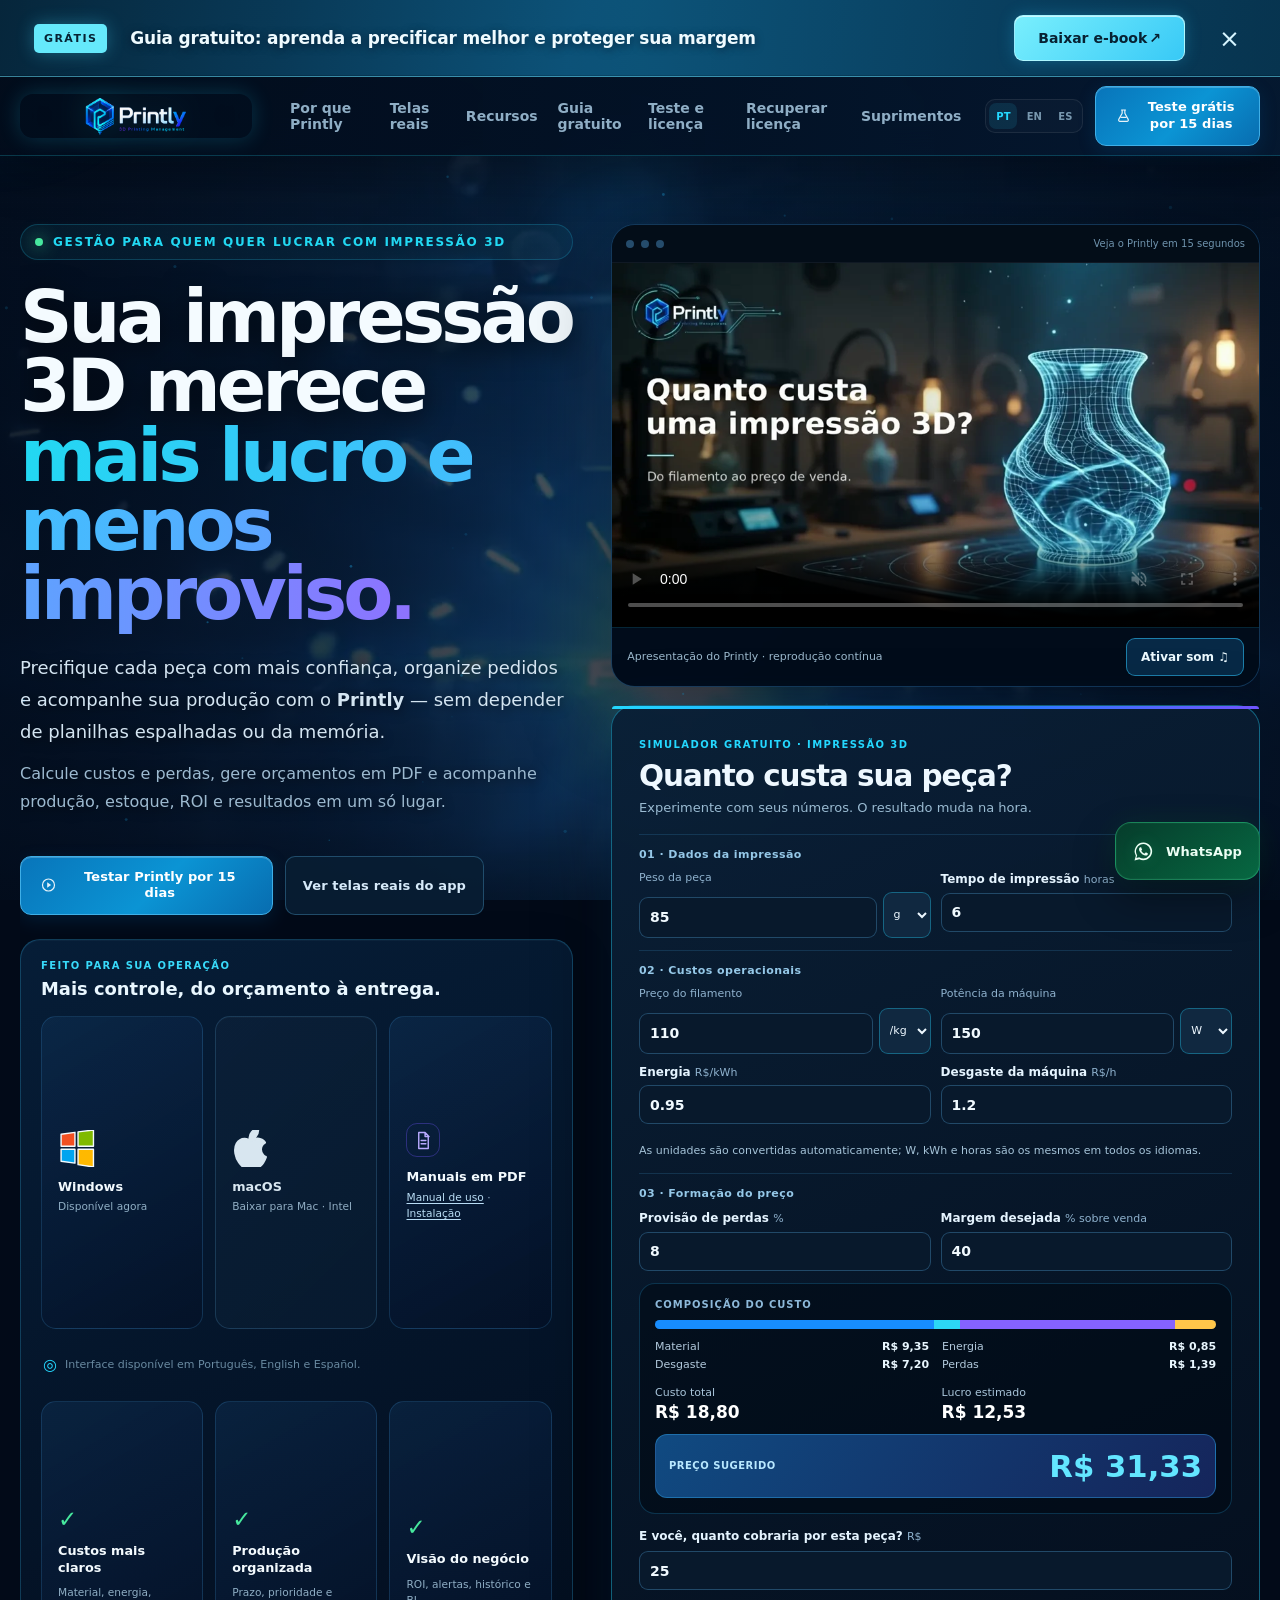
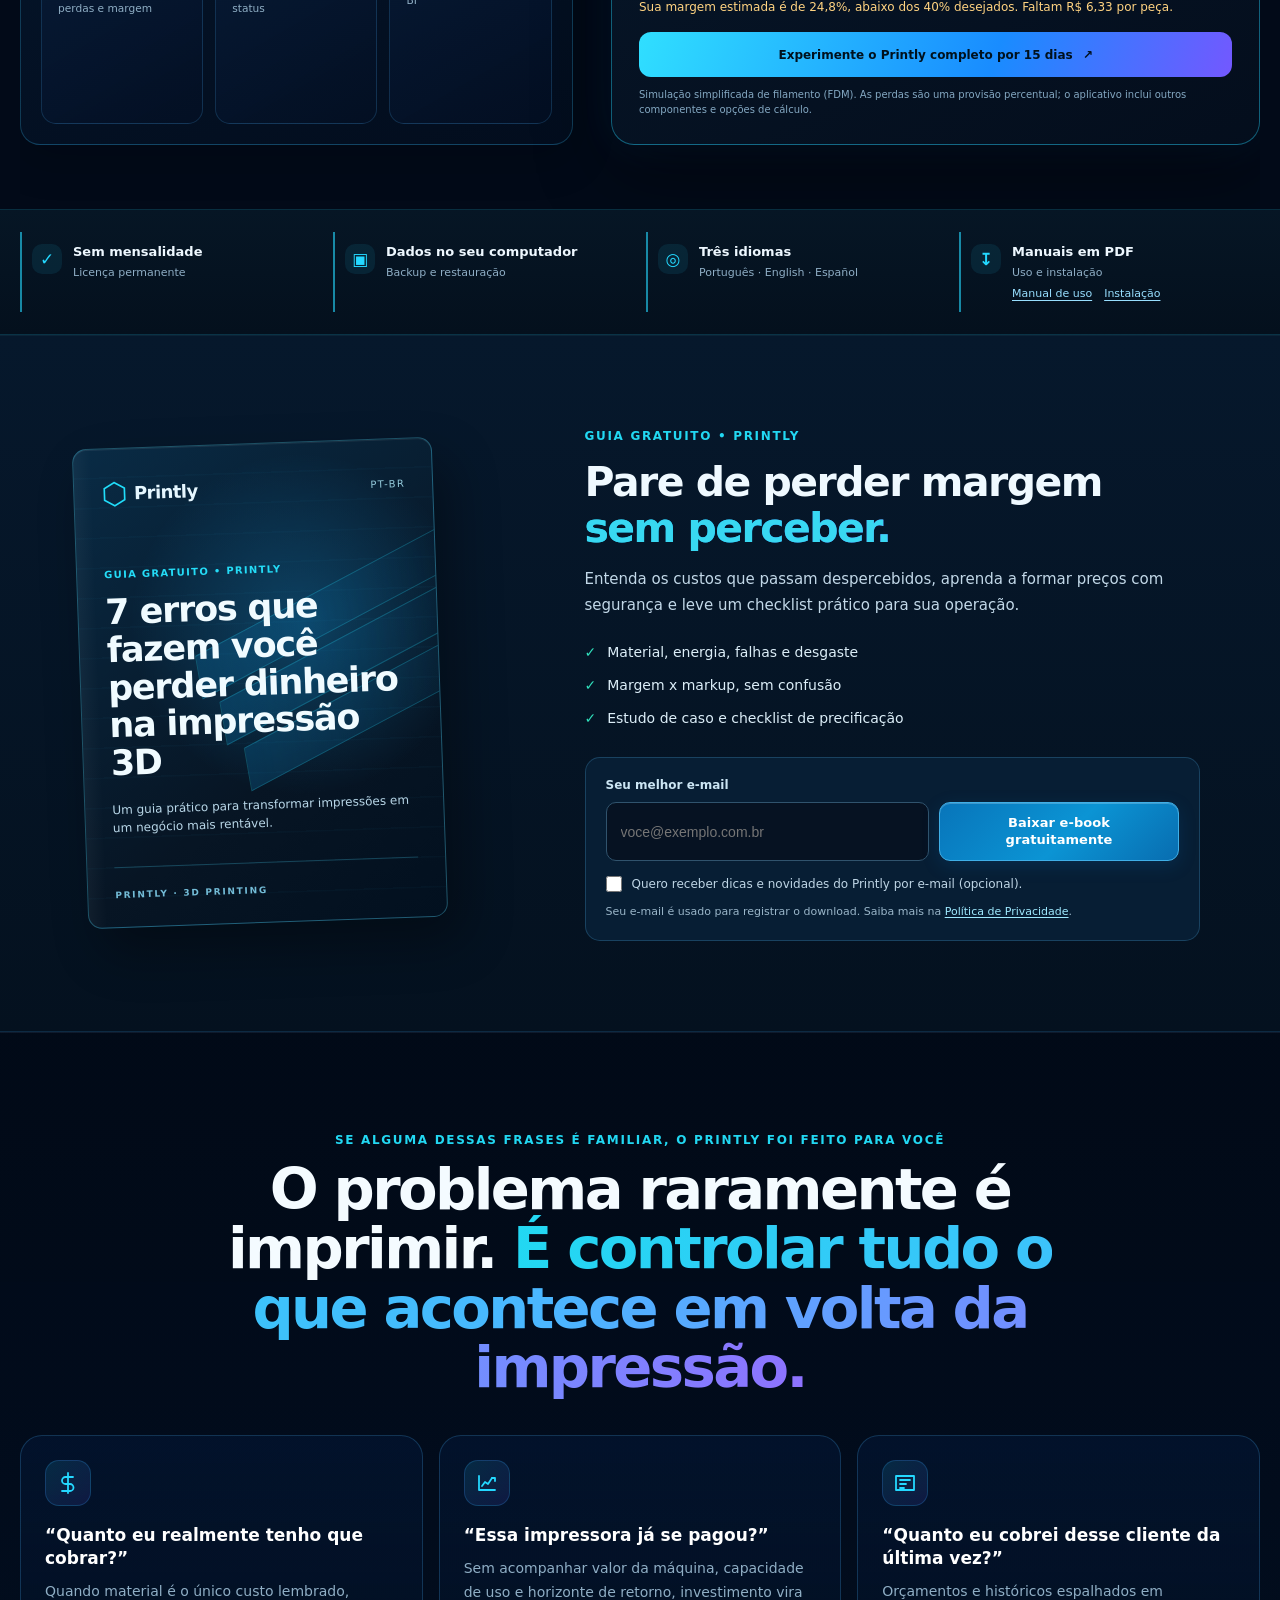
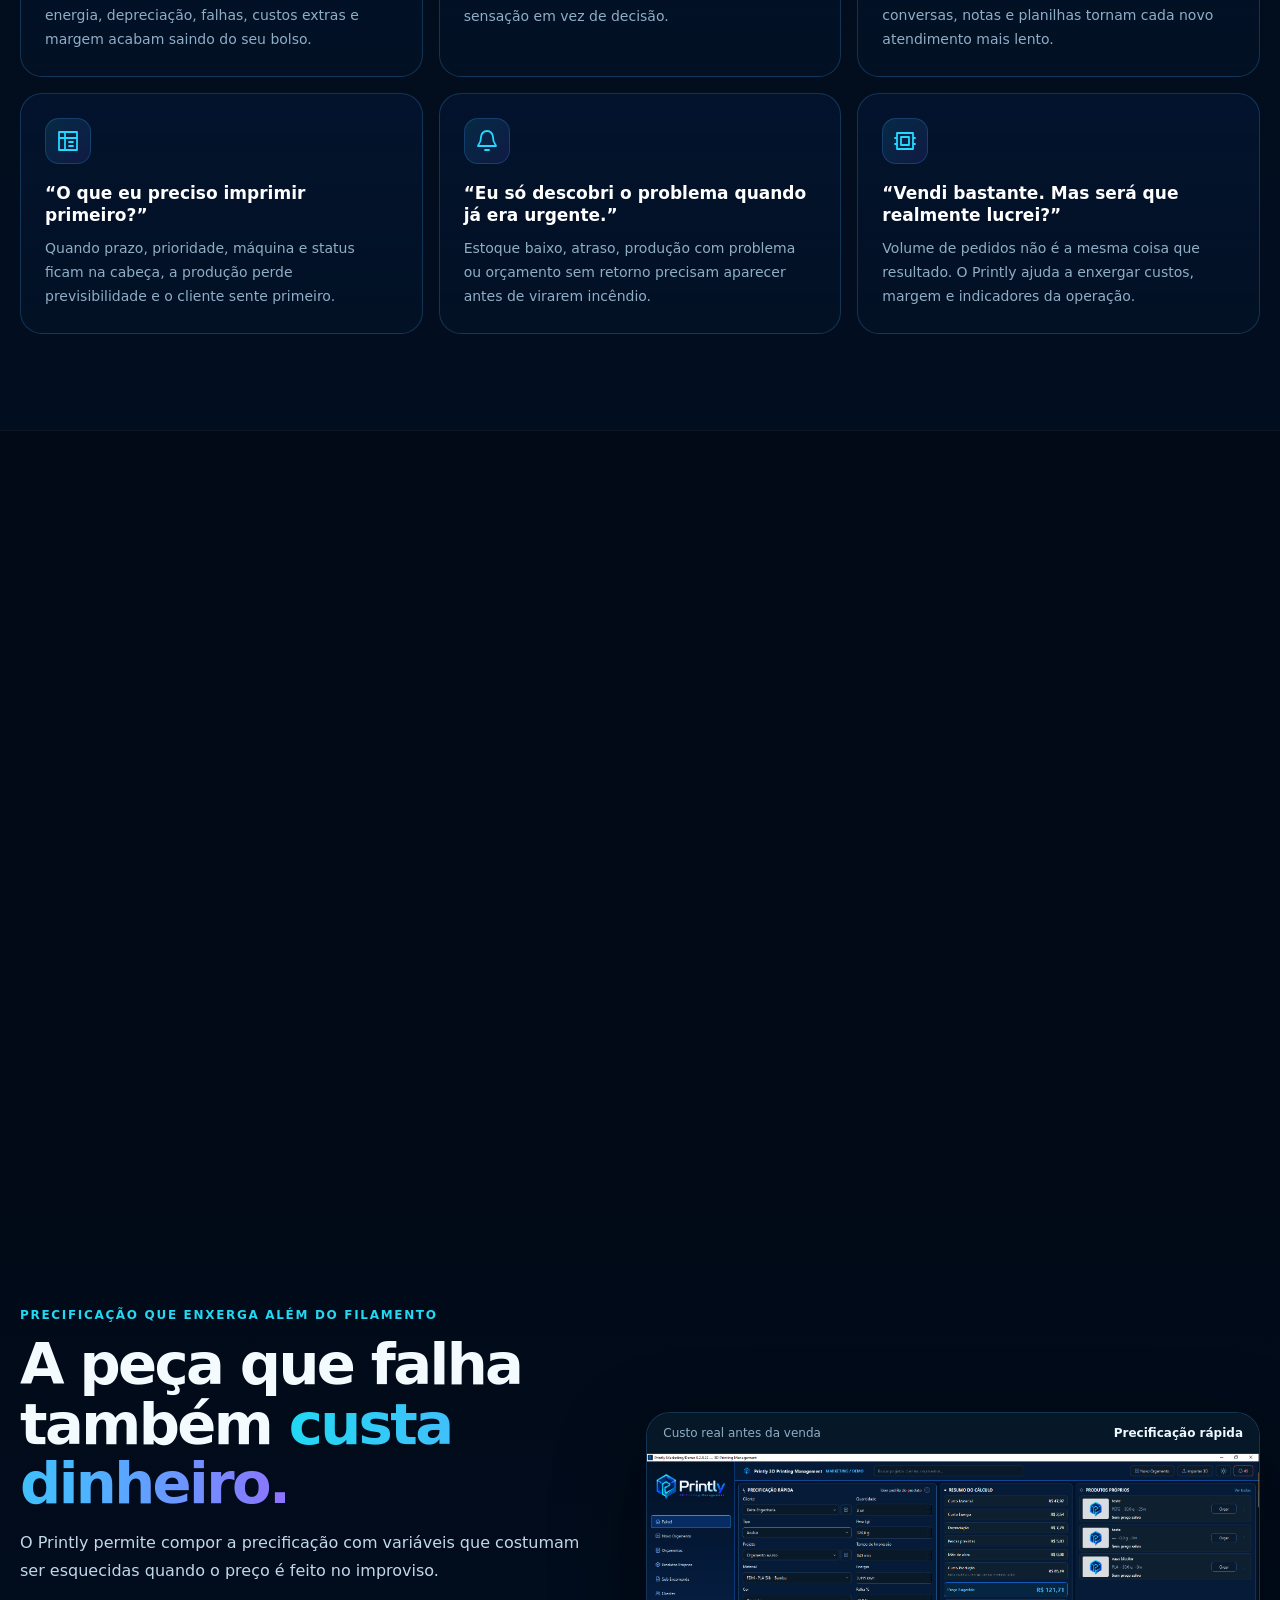
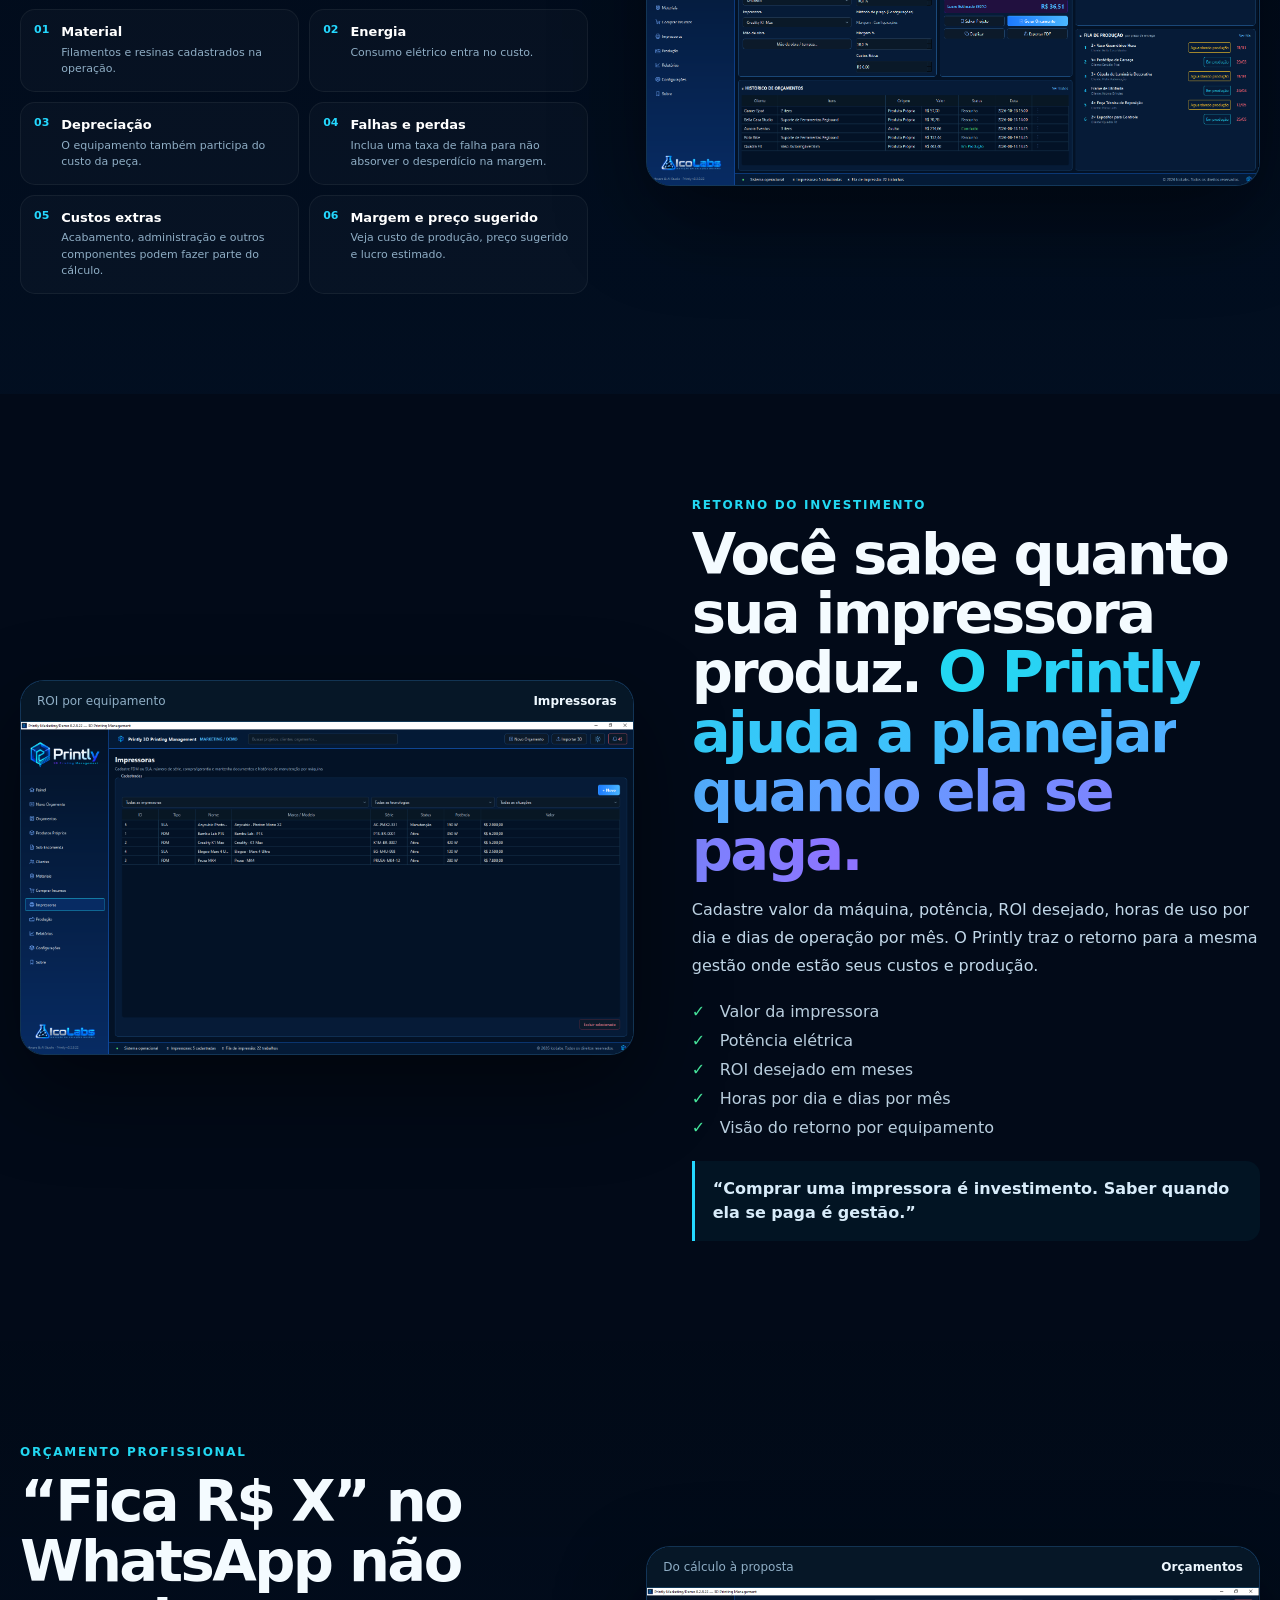
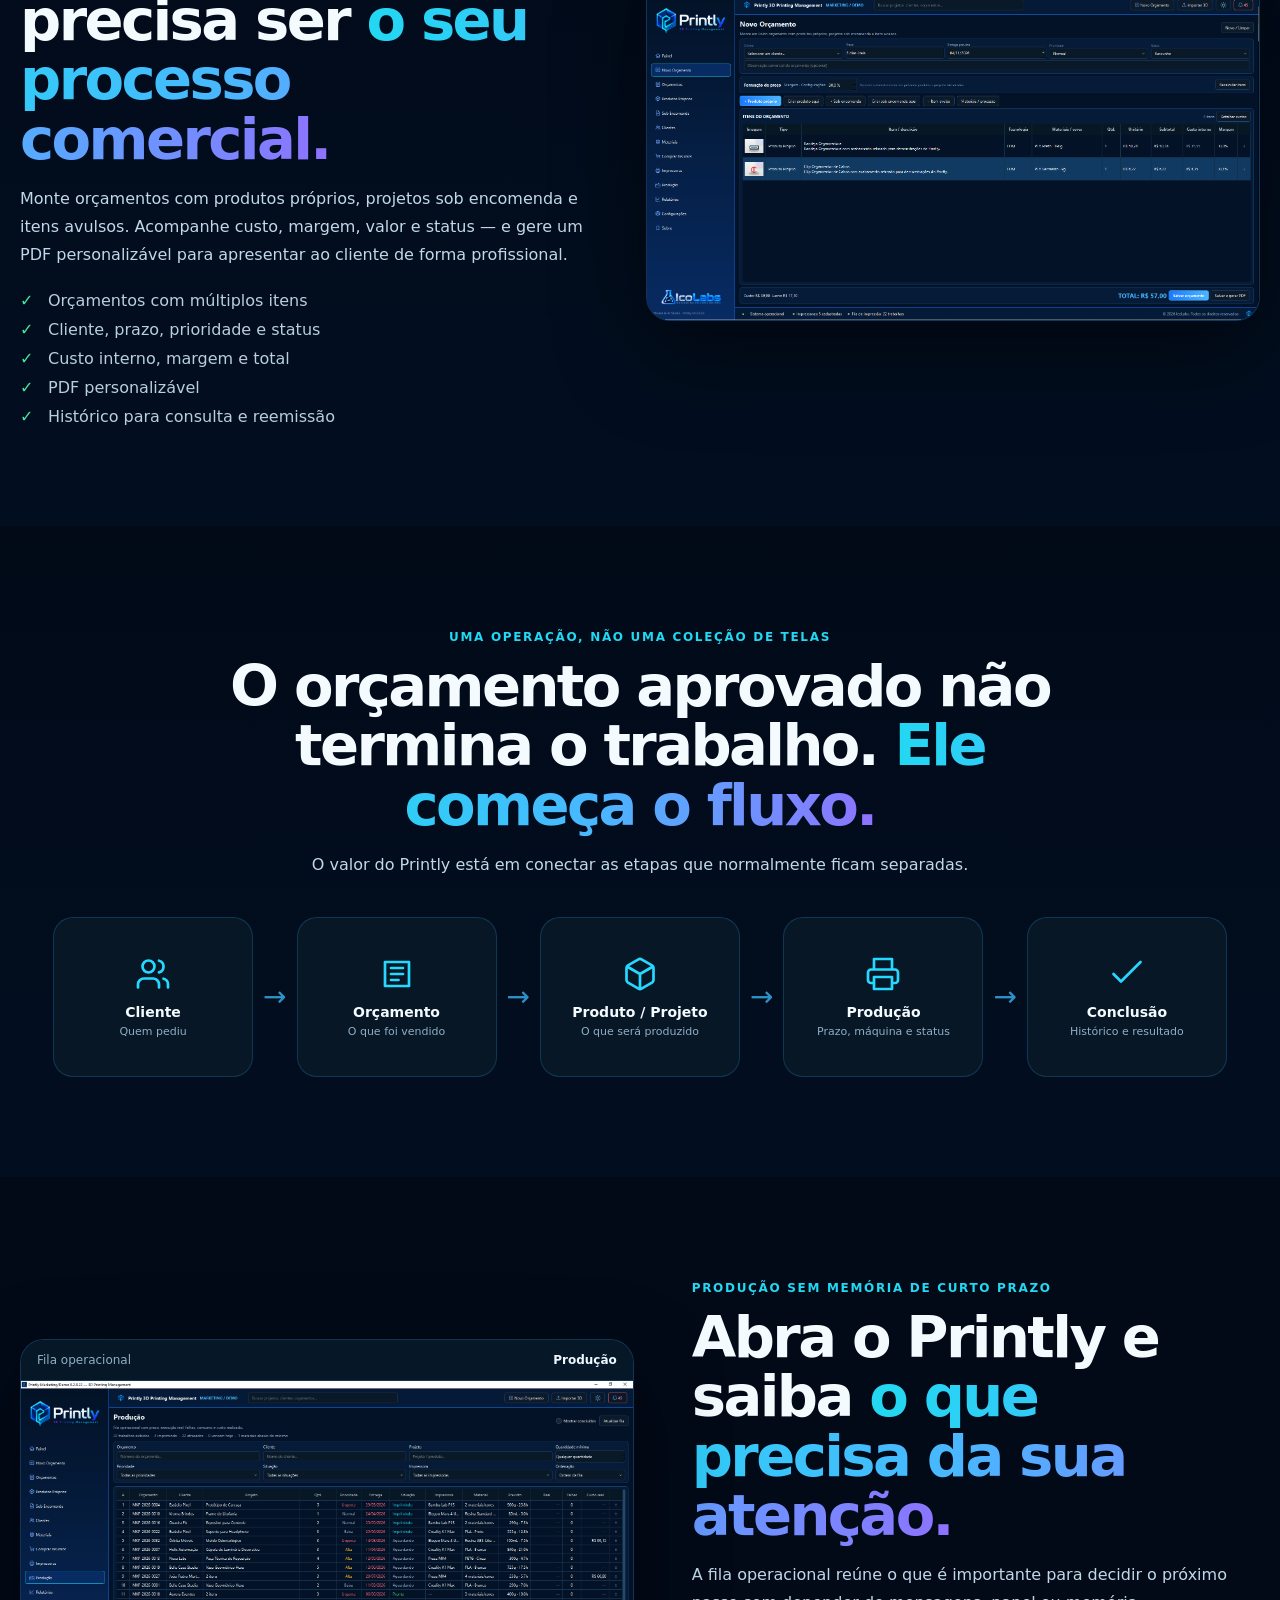
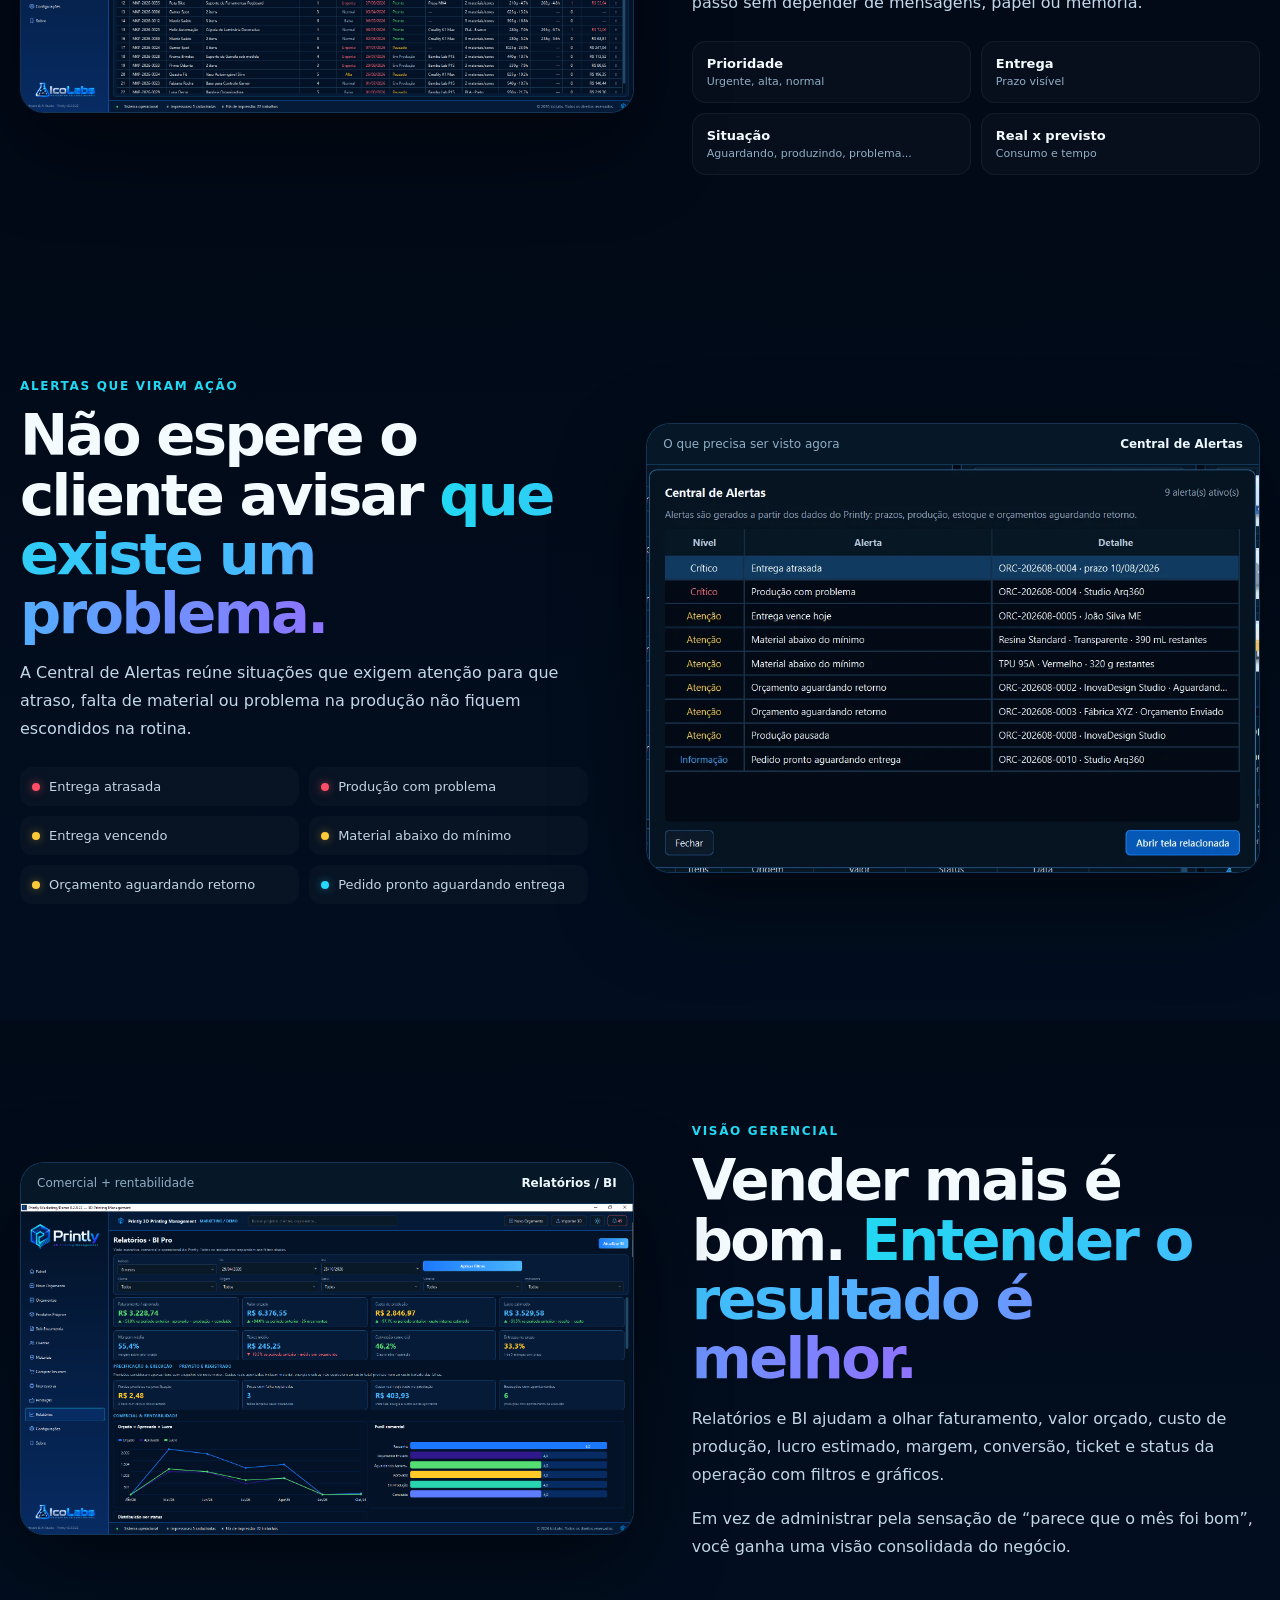
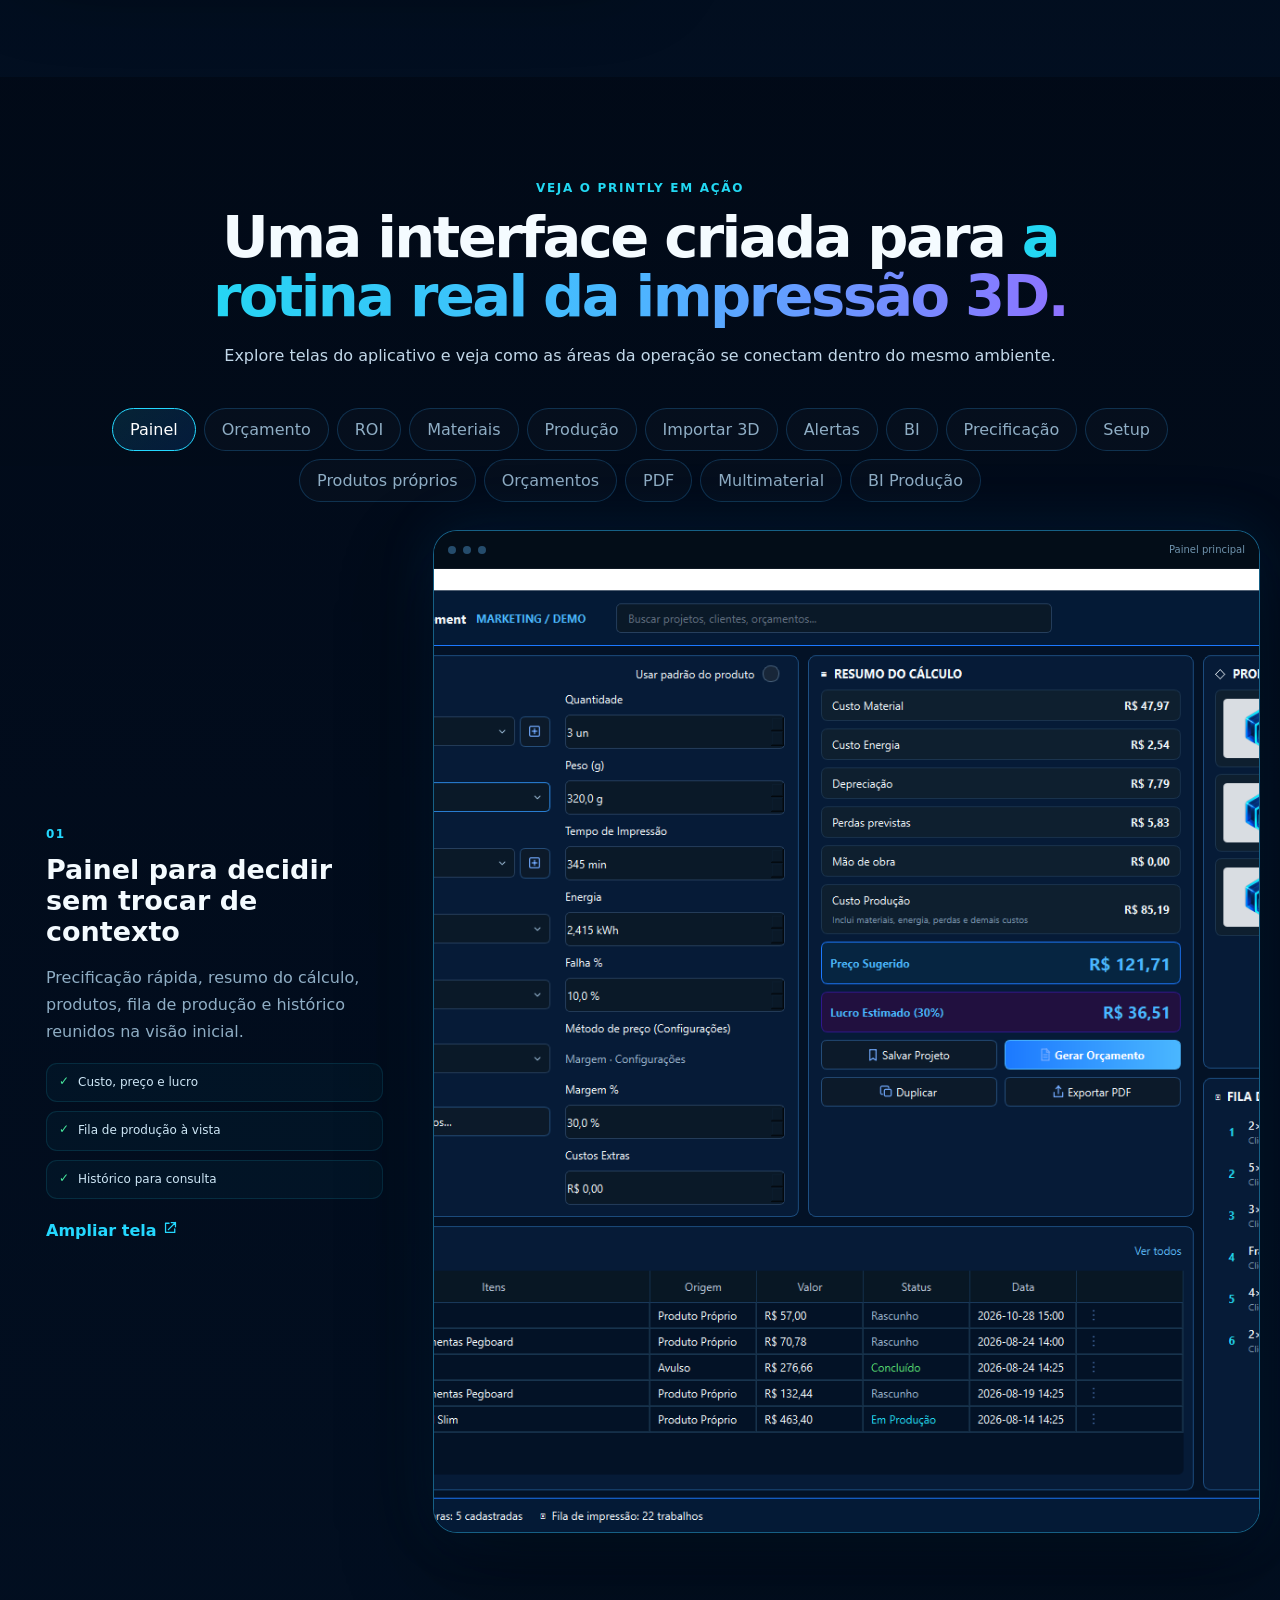
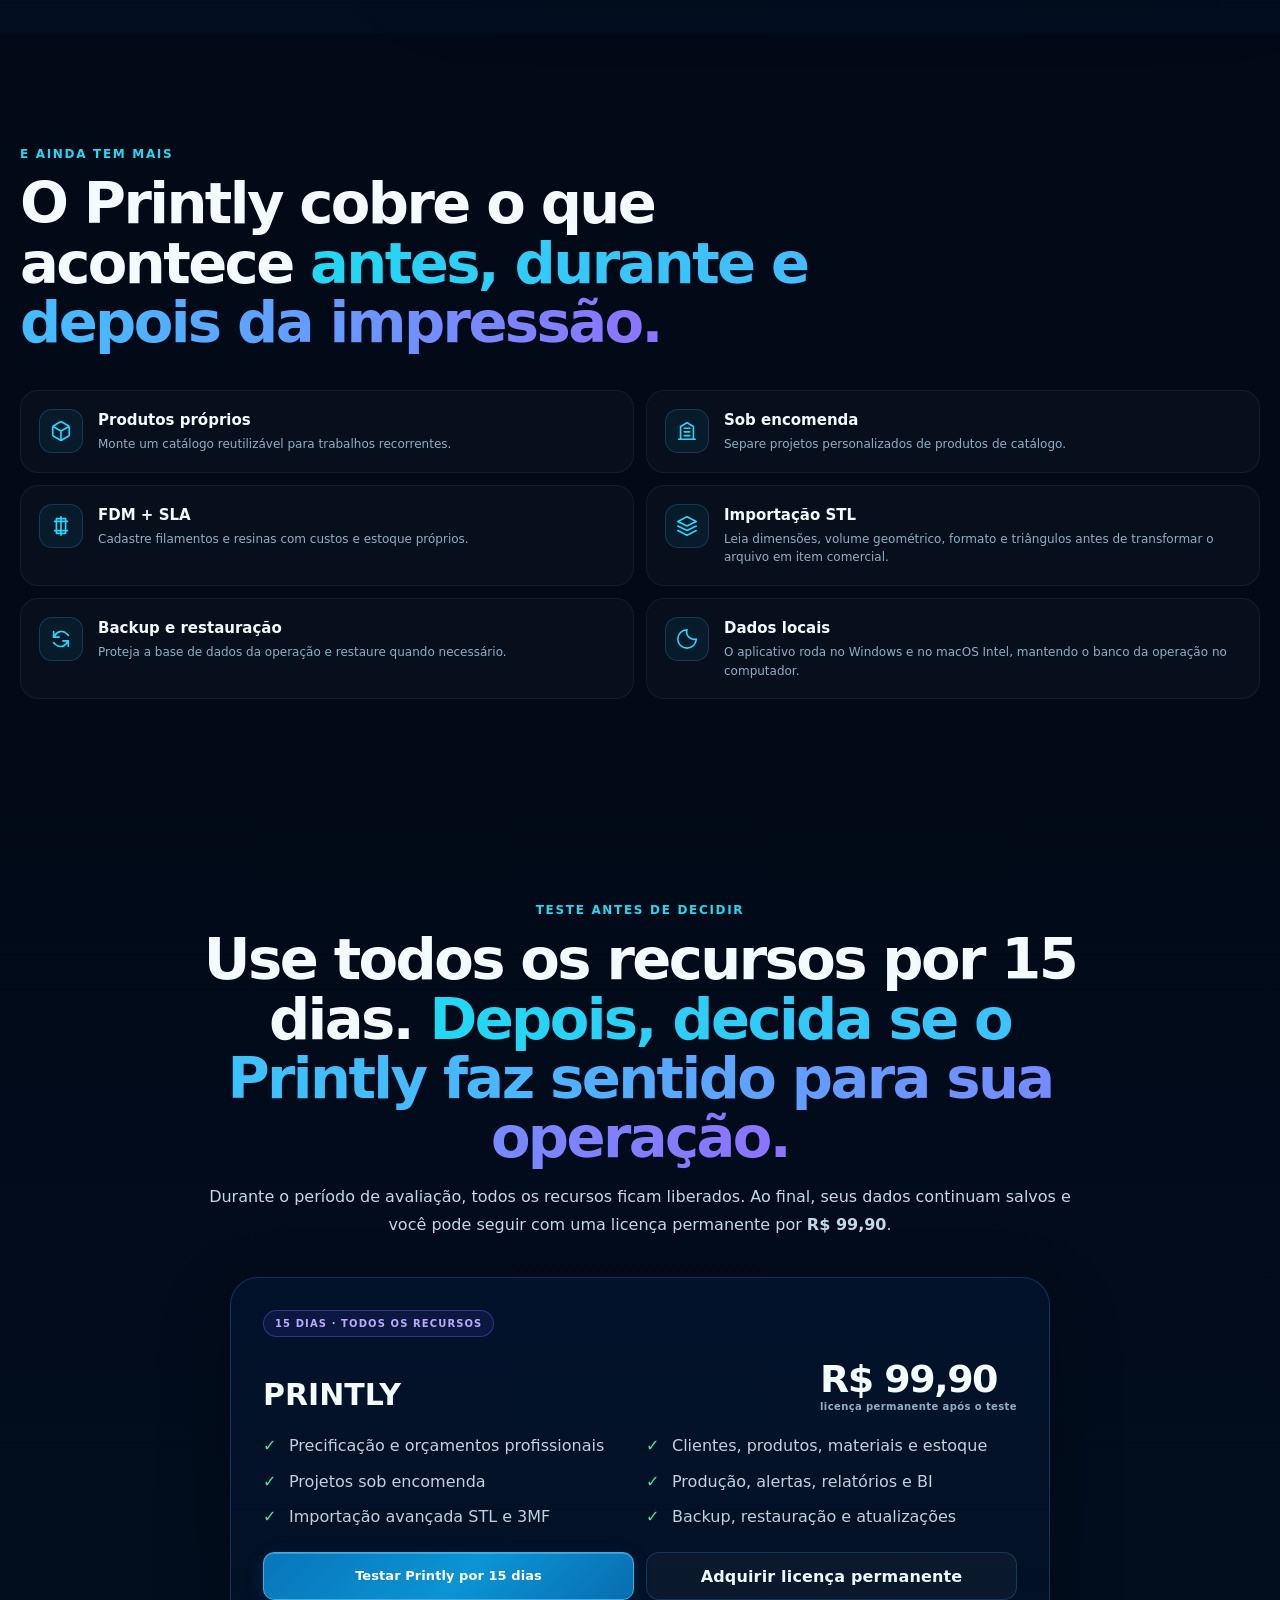
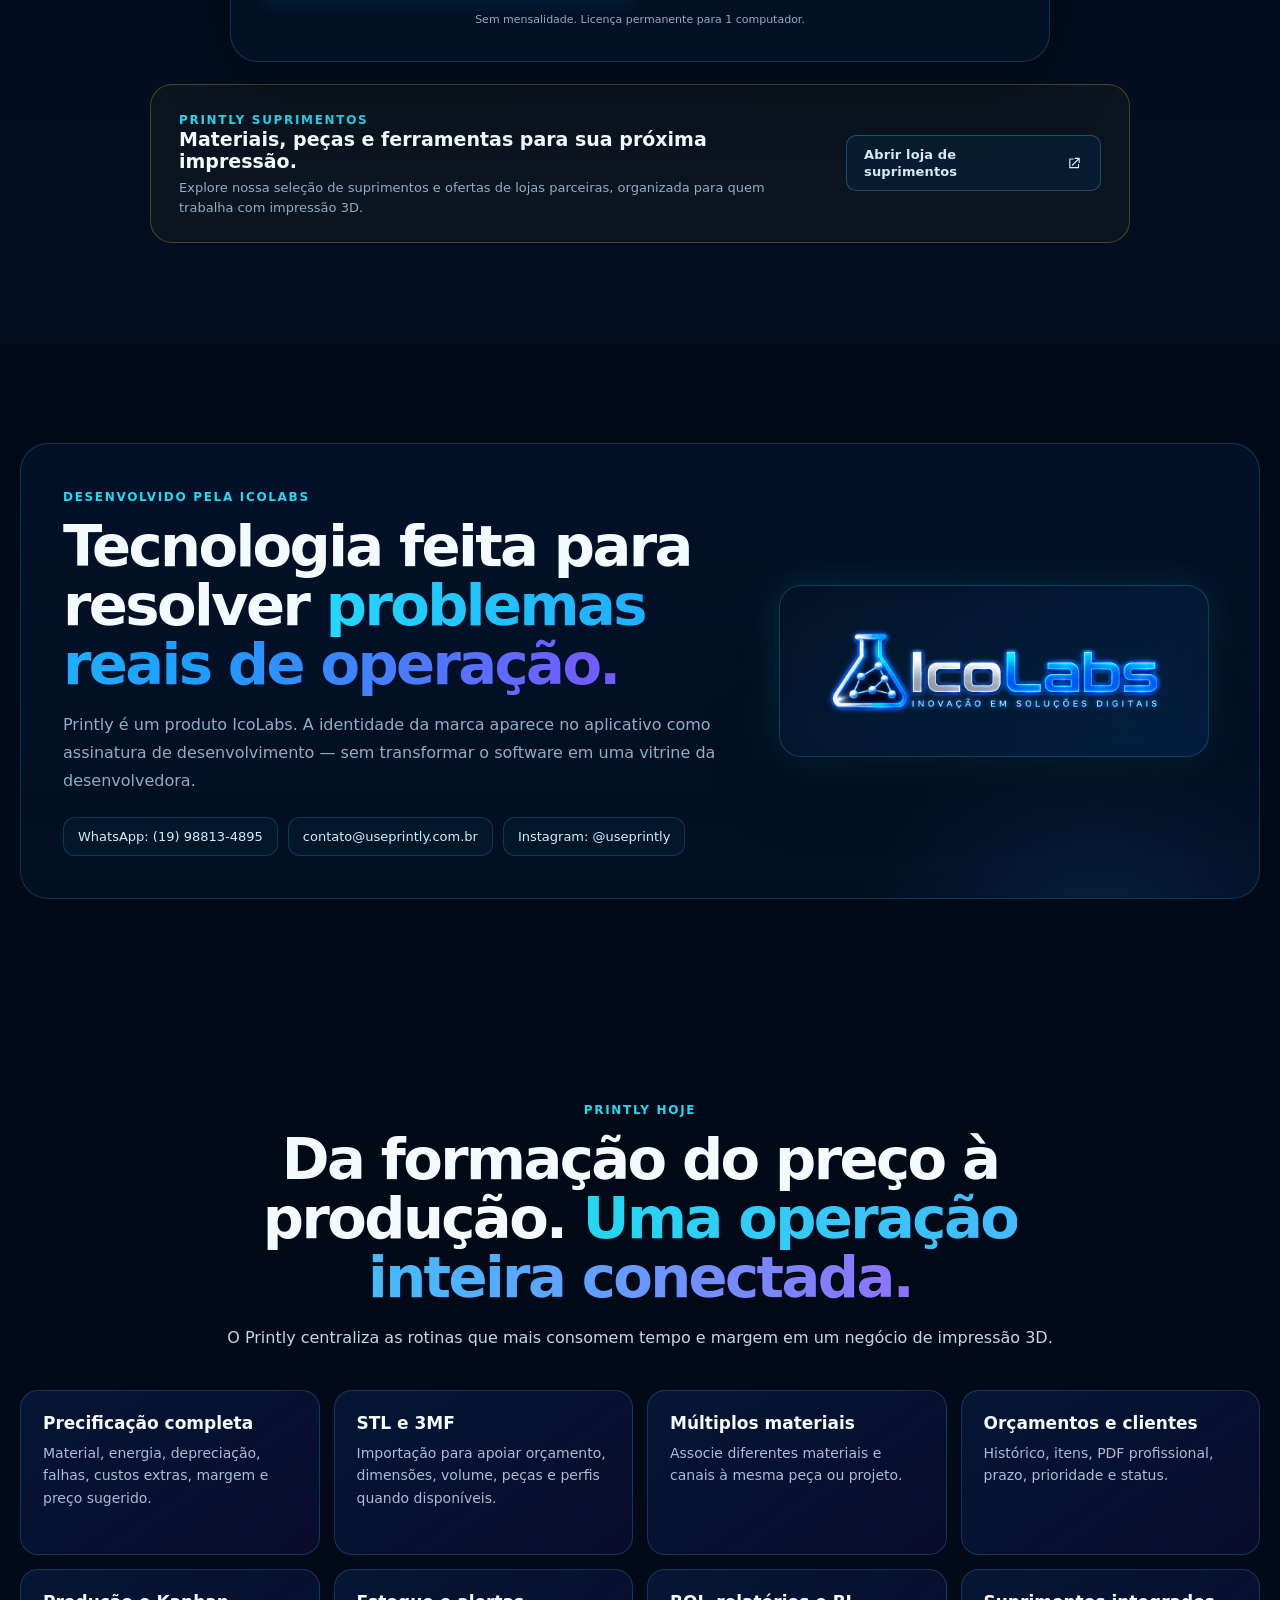
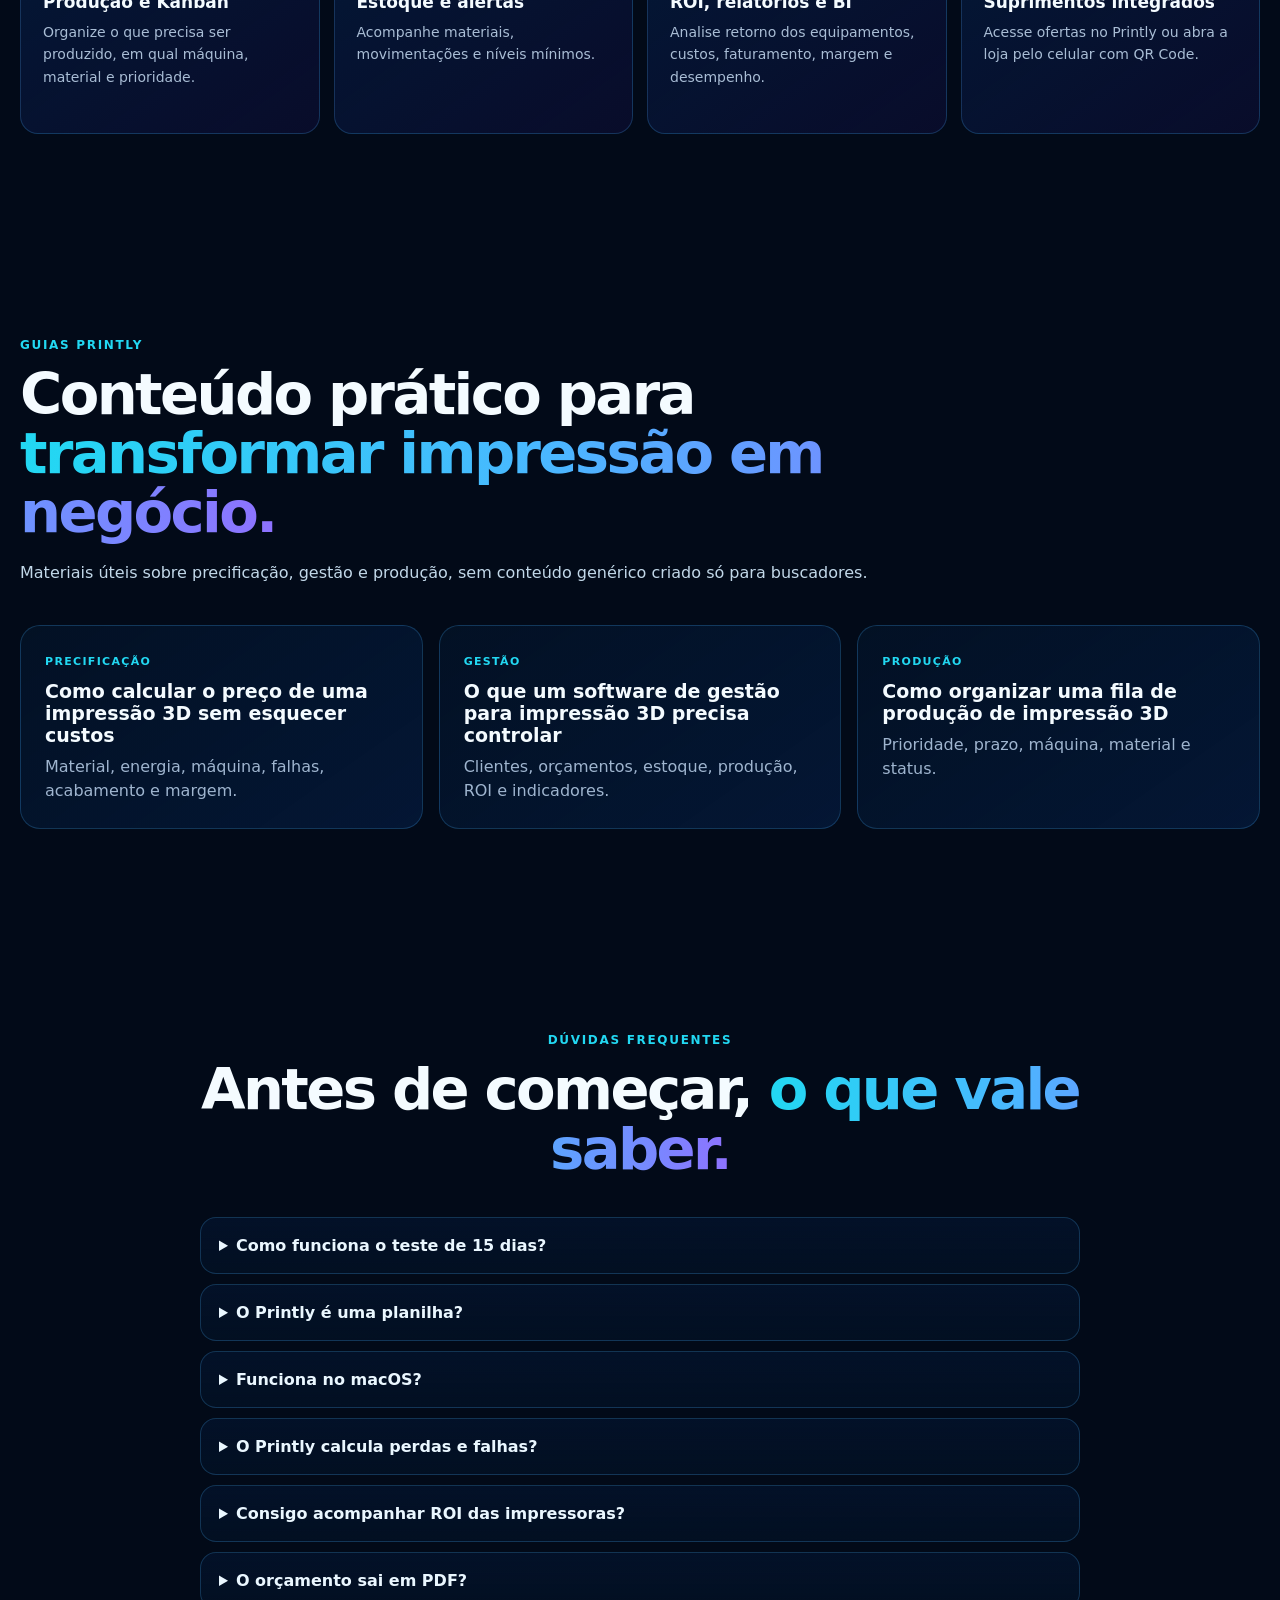
==== commit 5edc11d9: "Refresh ebook announcement script cache for index.html" ====
--- a/index.html
+++ b/index.html
@@ -767,6 +767,6 @@
 </script>
 
 <script src="assets/js/printly-ebook.js?v=20261126-ebook-1" defer></script>
-<script defer src="assets/js/printly-announcement.js?v=20261126-1"></script>
+<script defer src="assets/js/printly-announcement.js?v=20261127-dismiss-v2"></script>
 </body>
 </html>
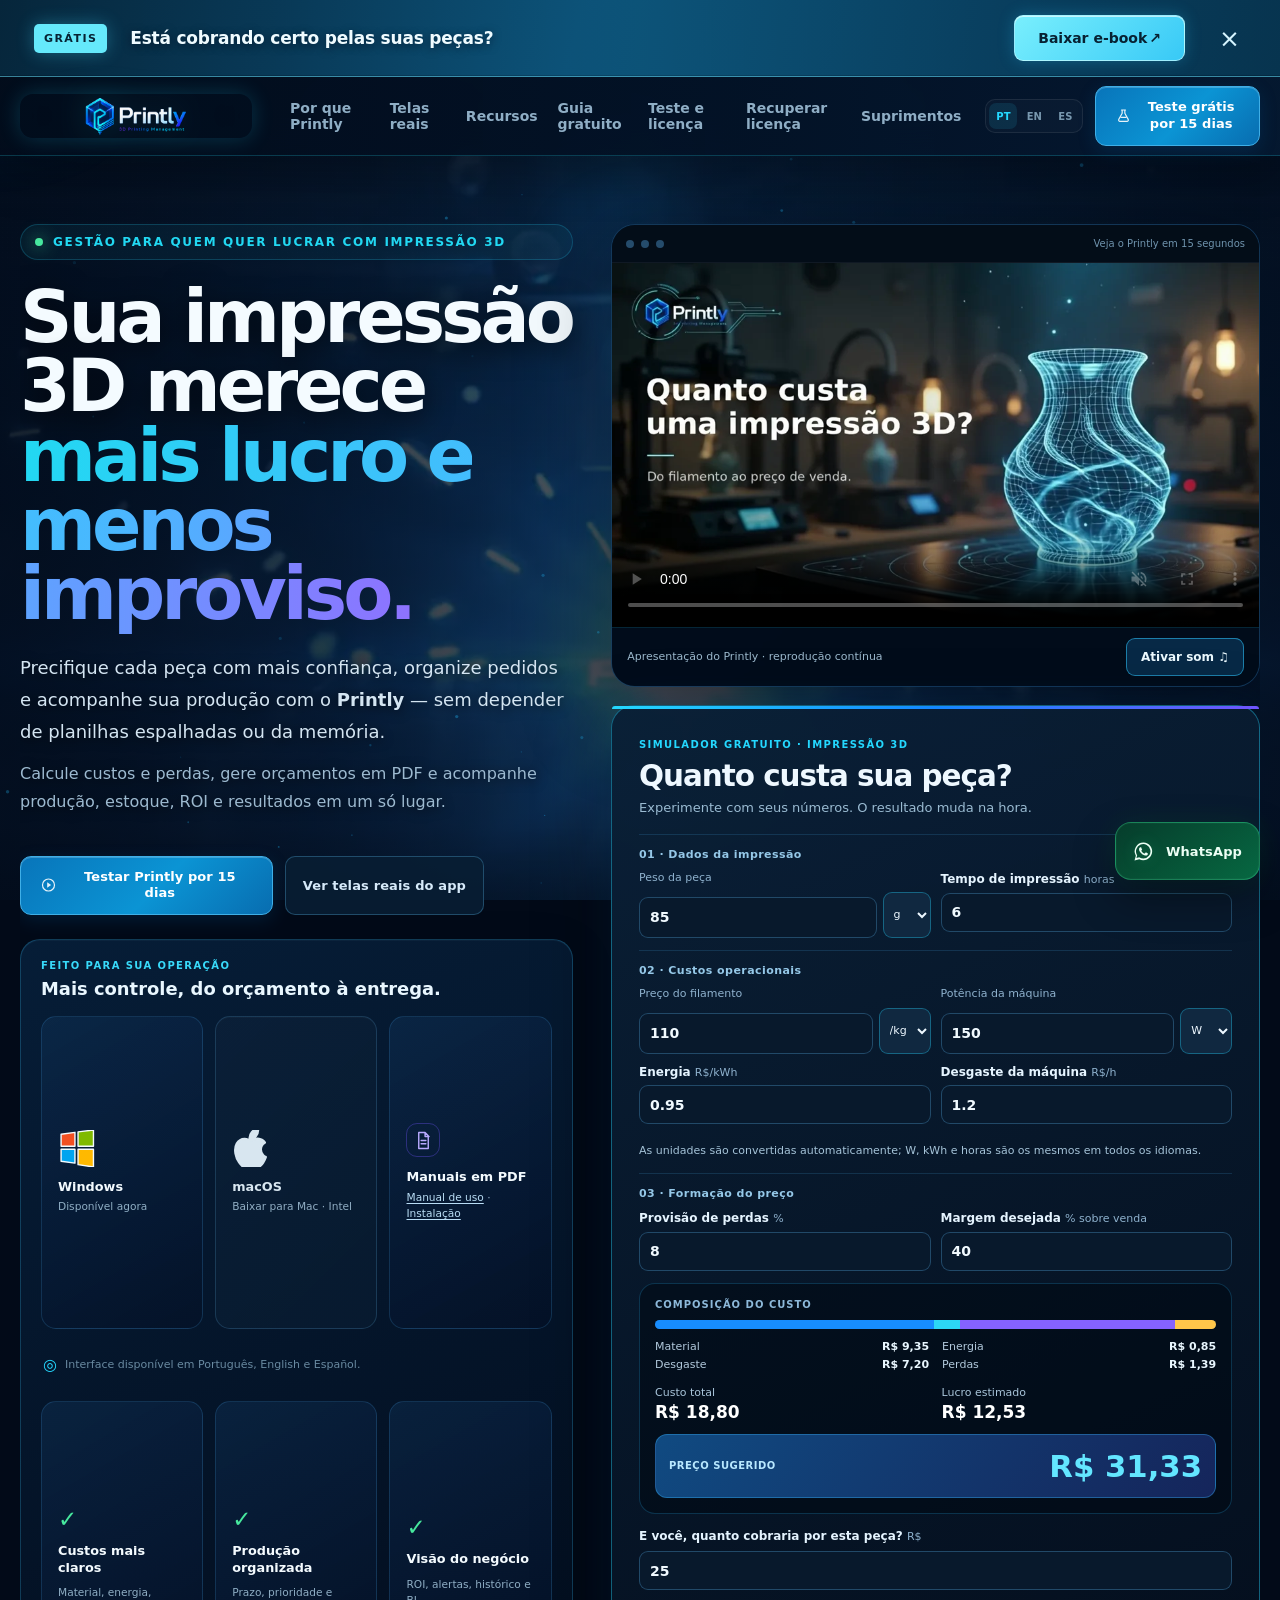
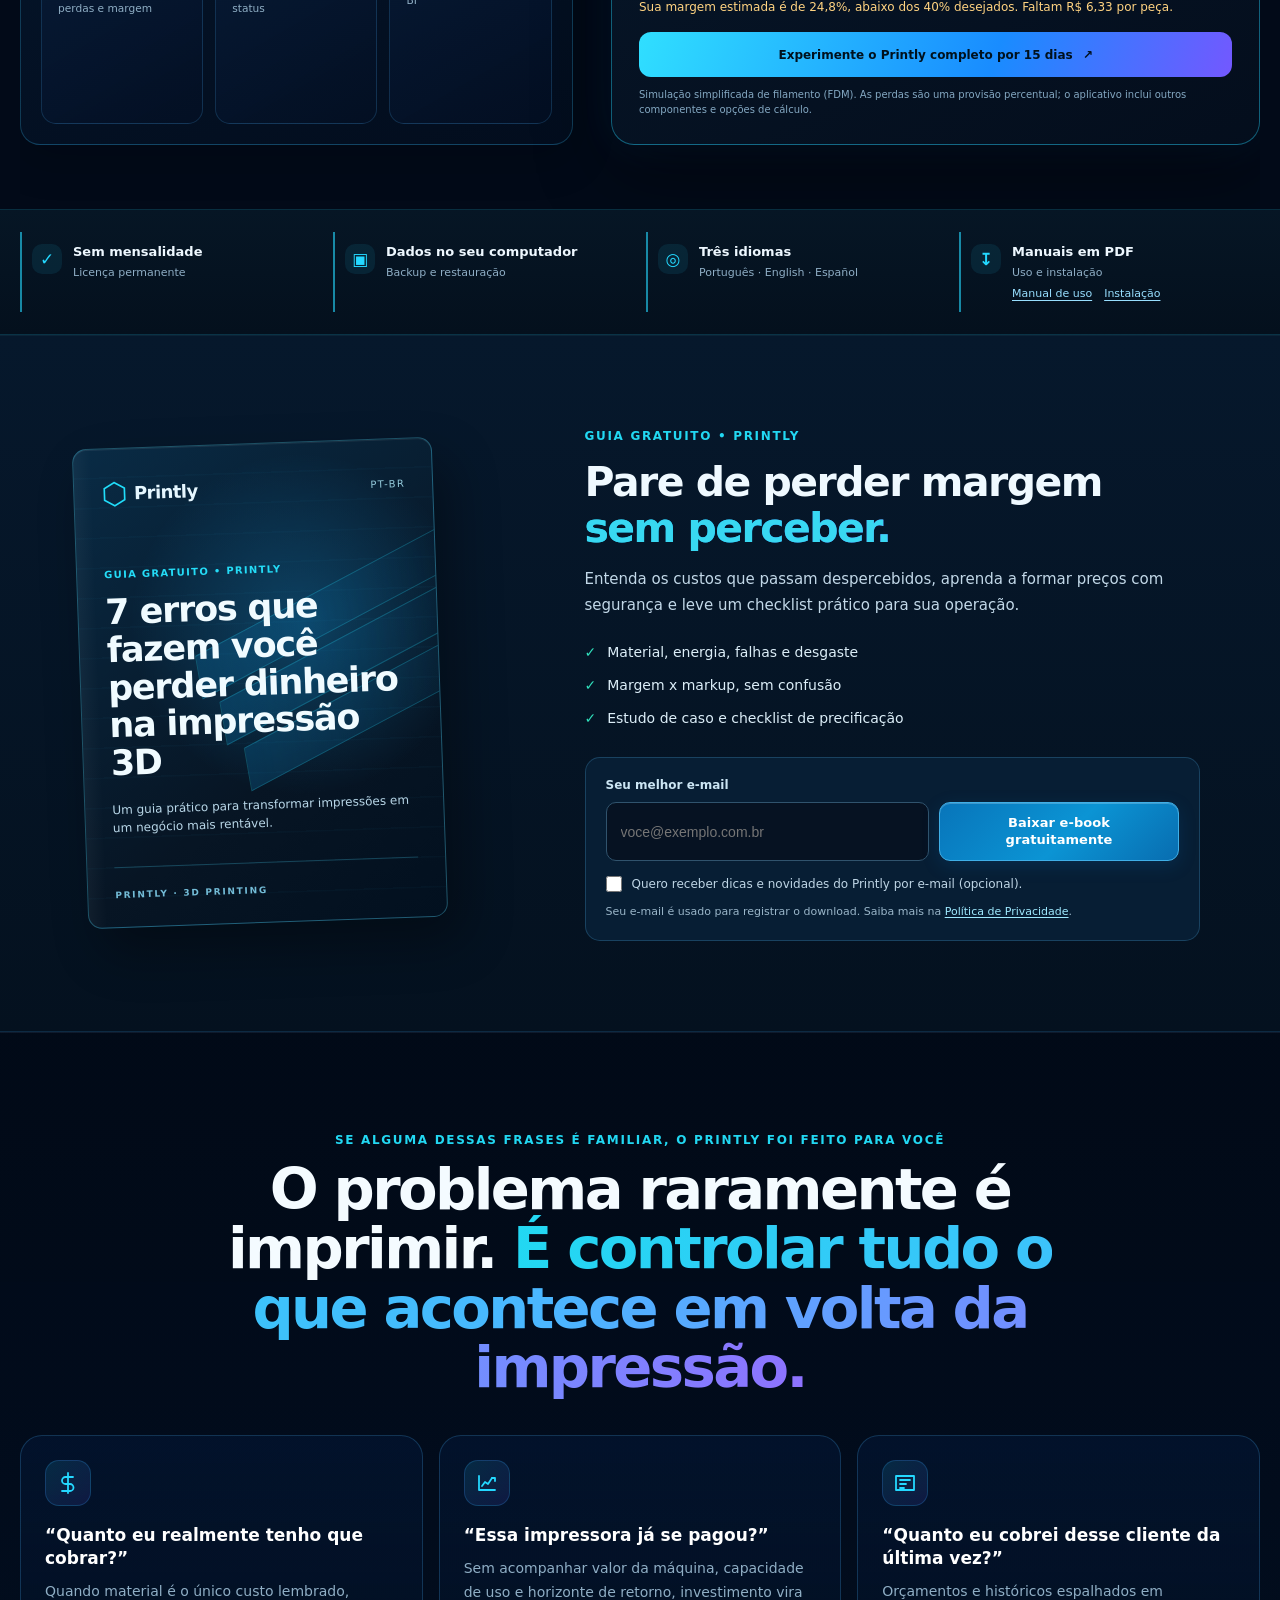
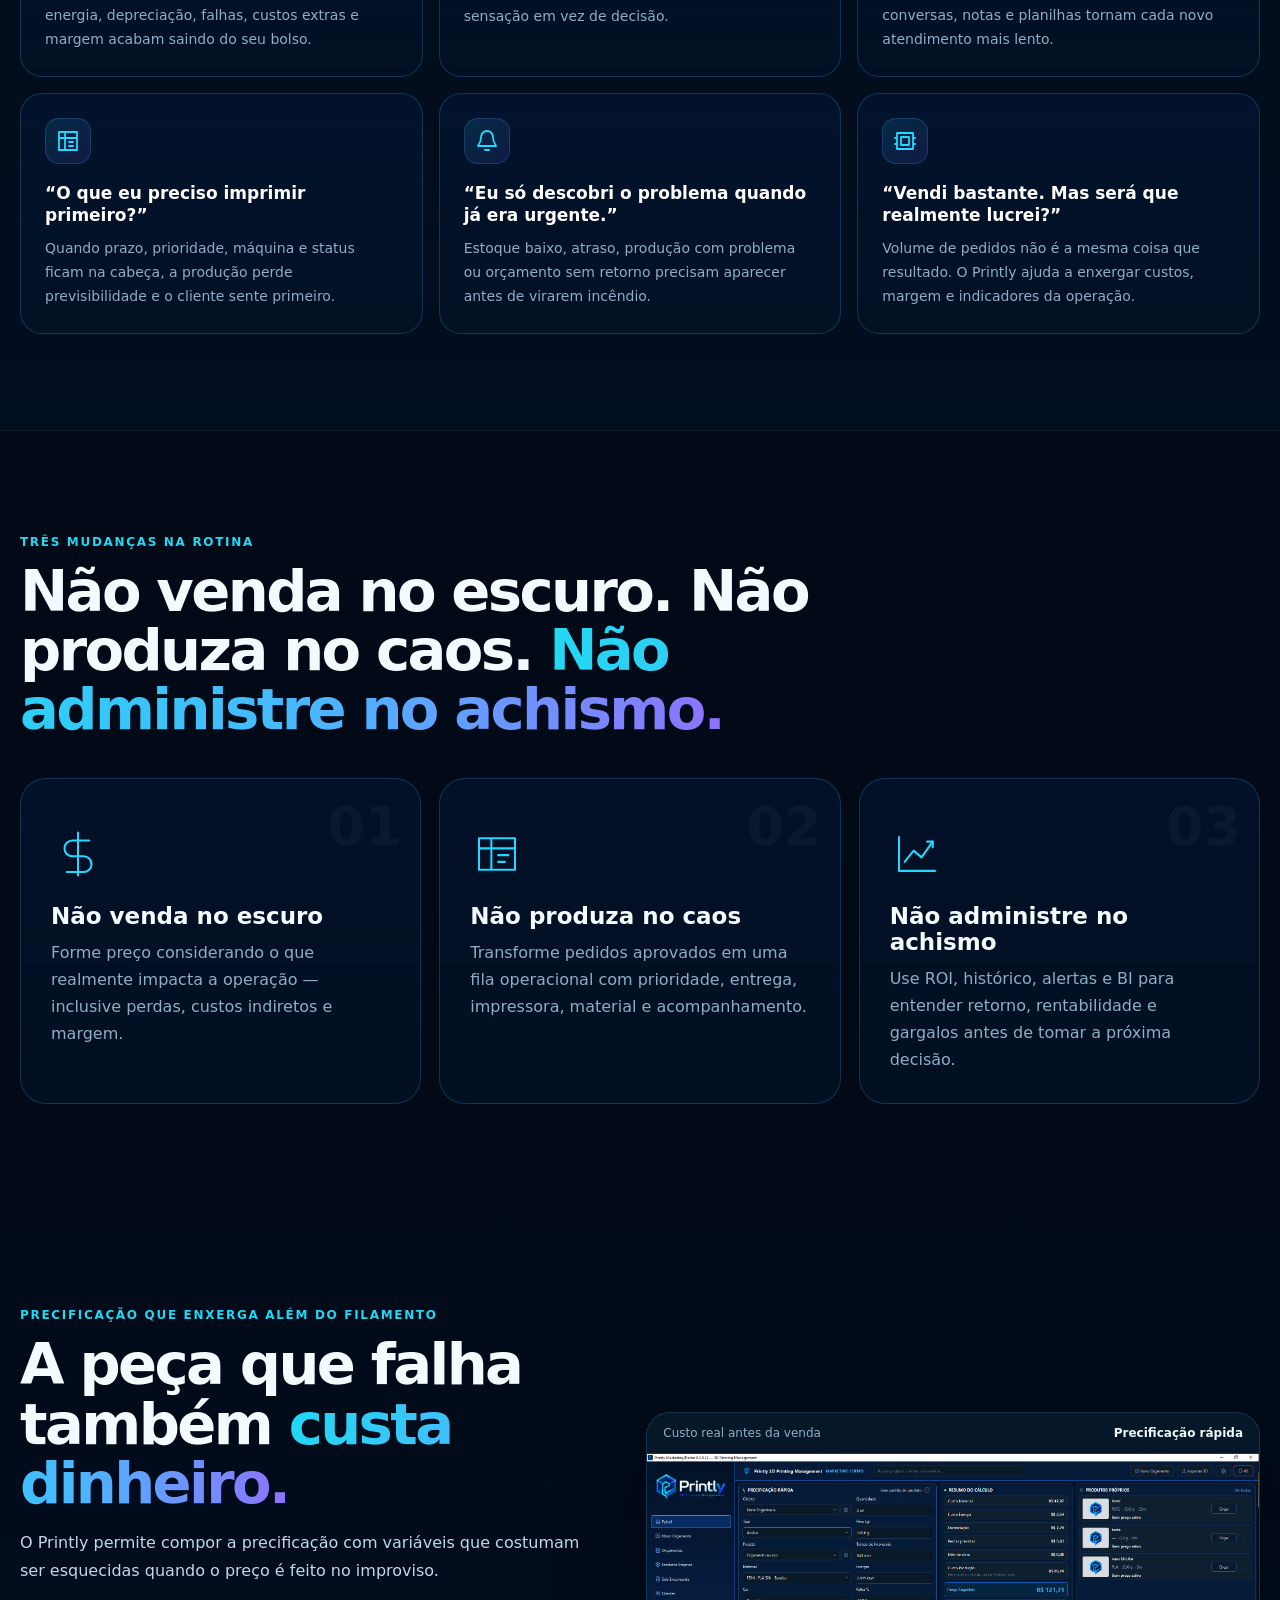
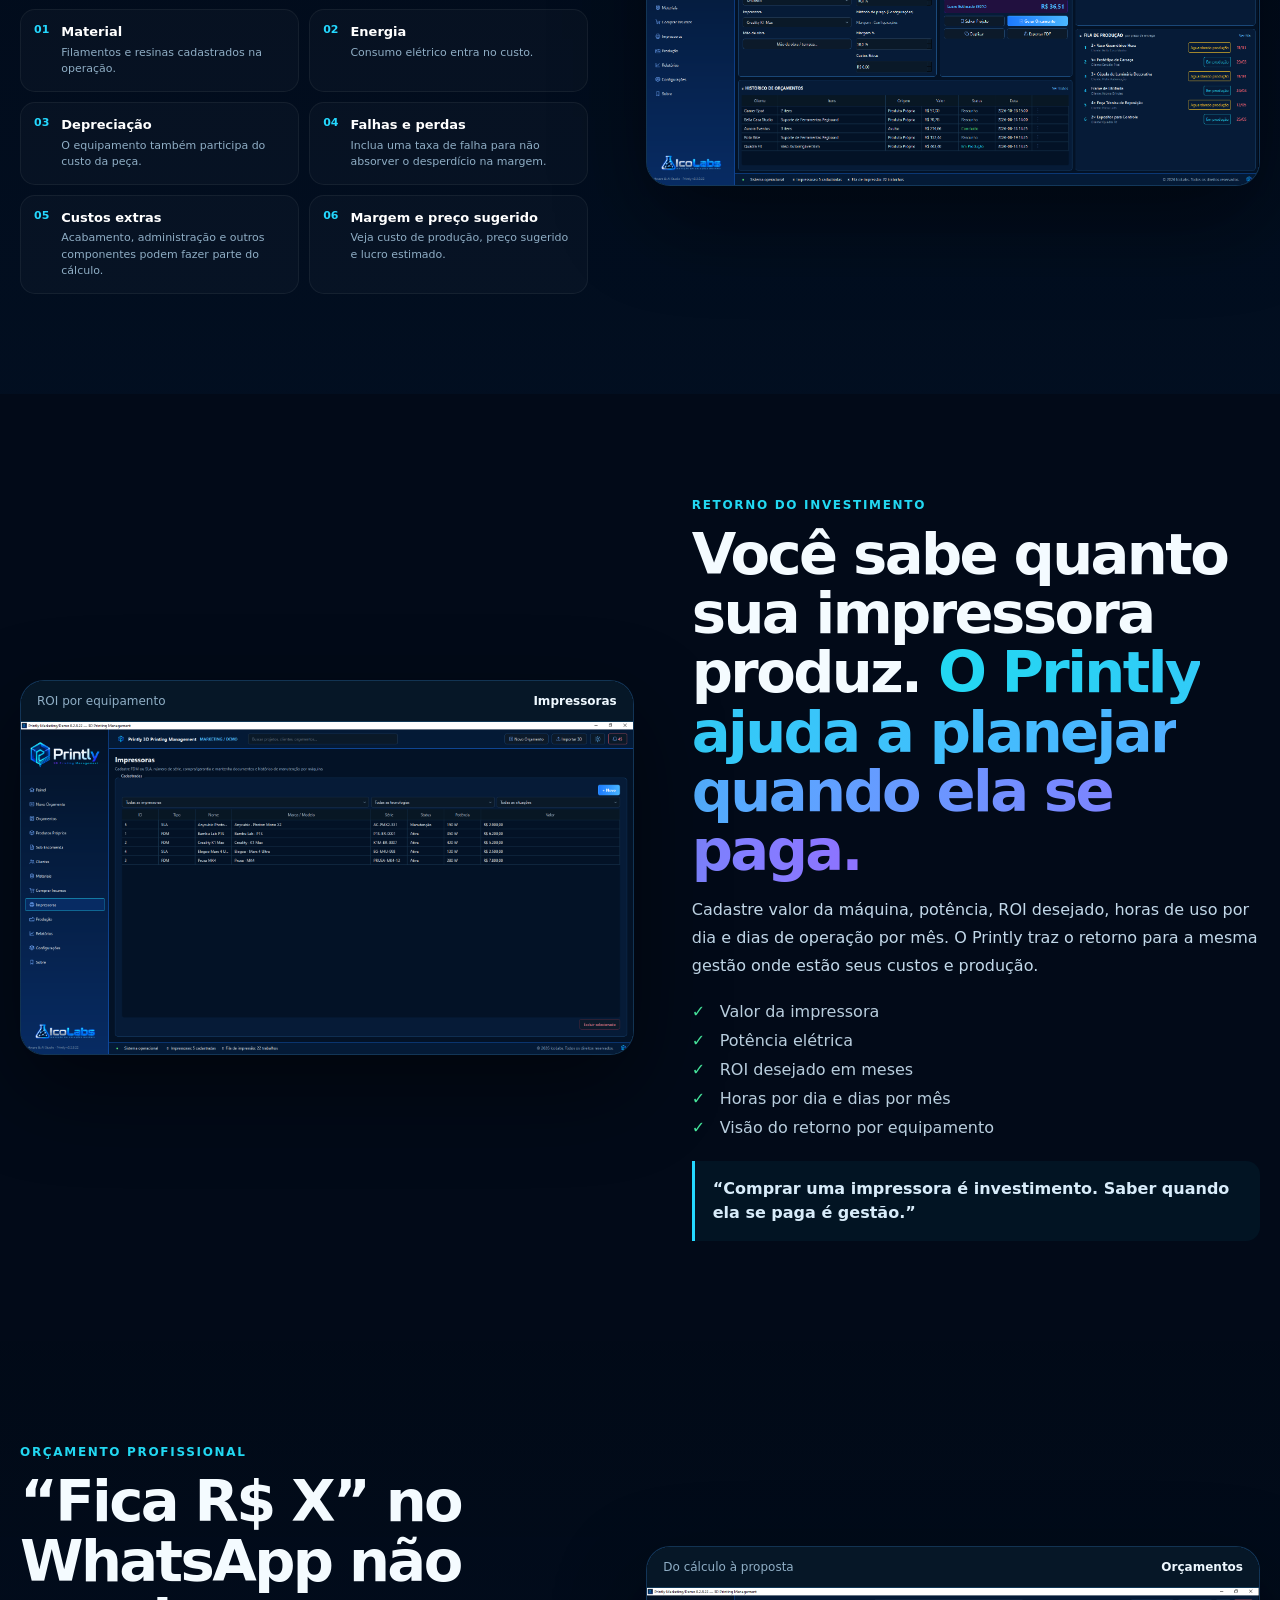
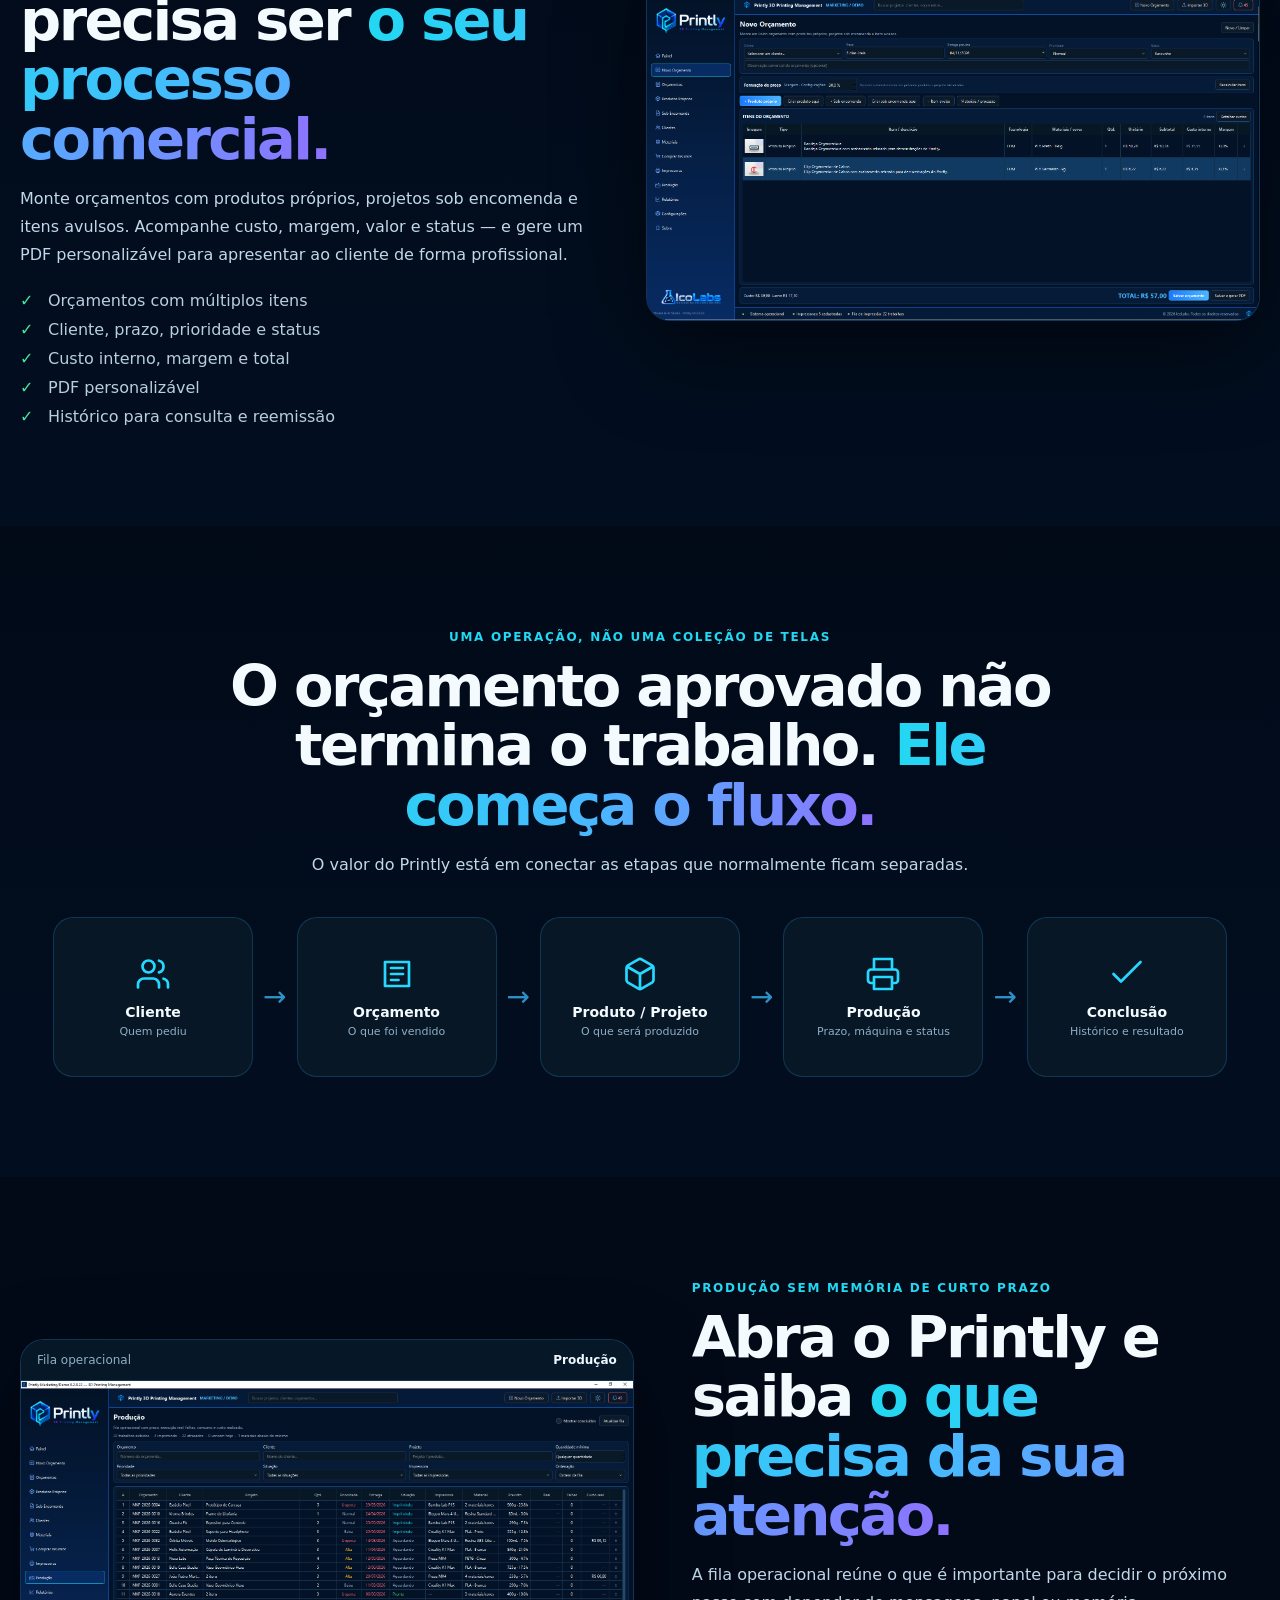
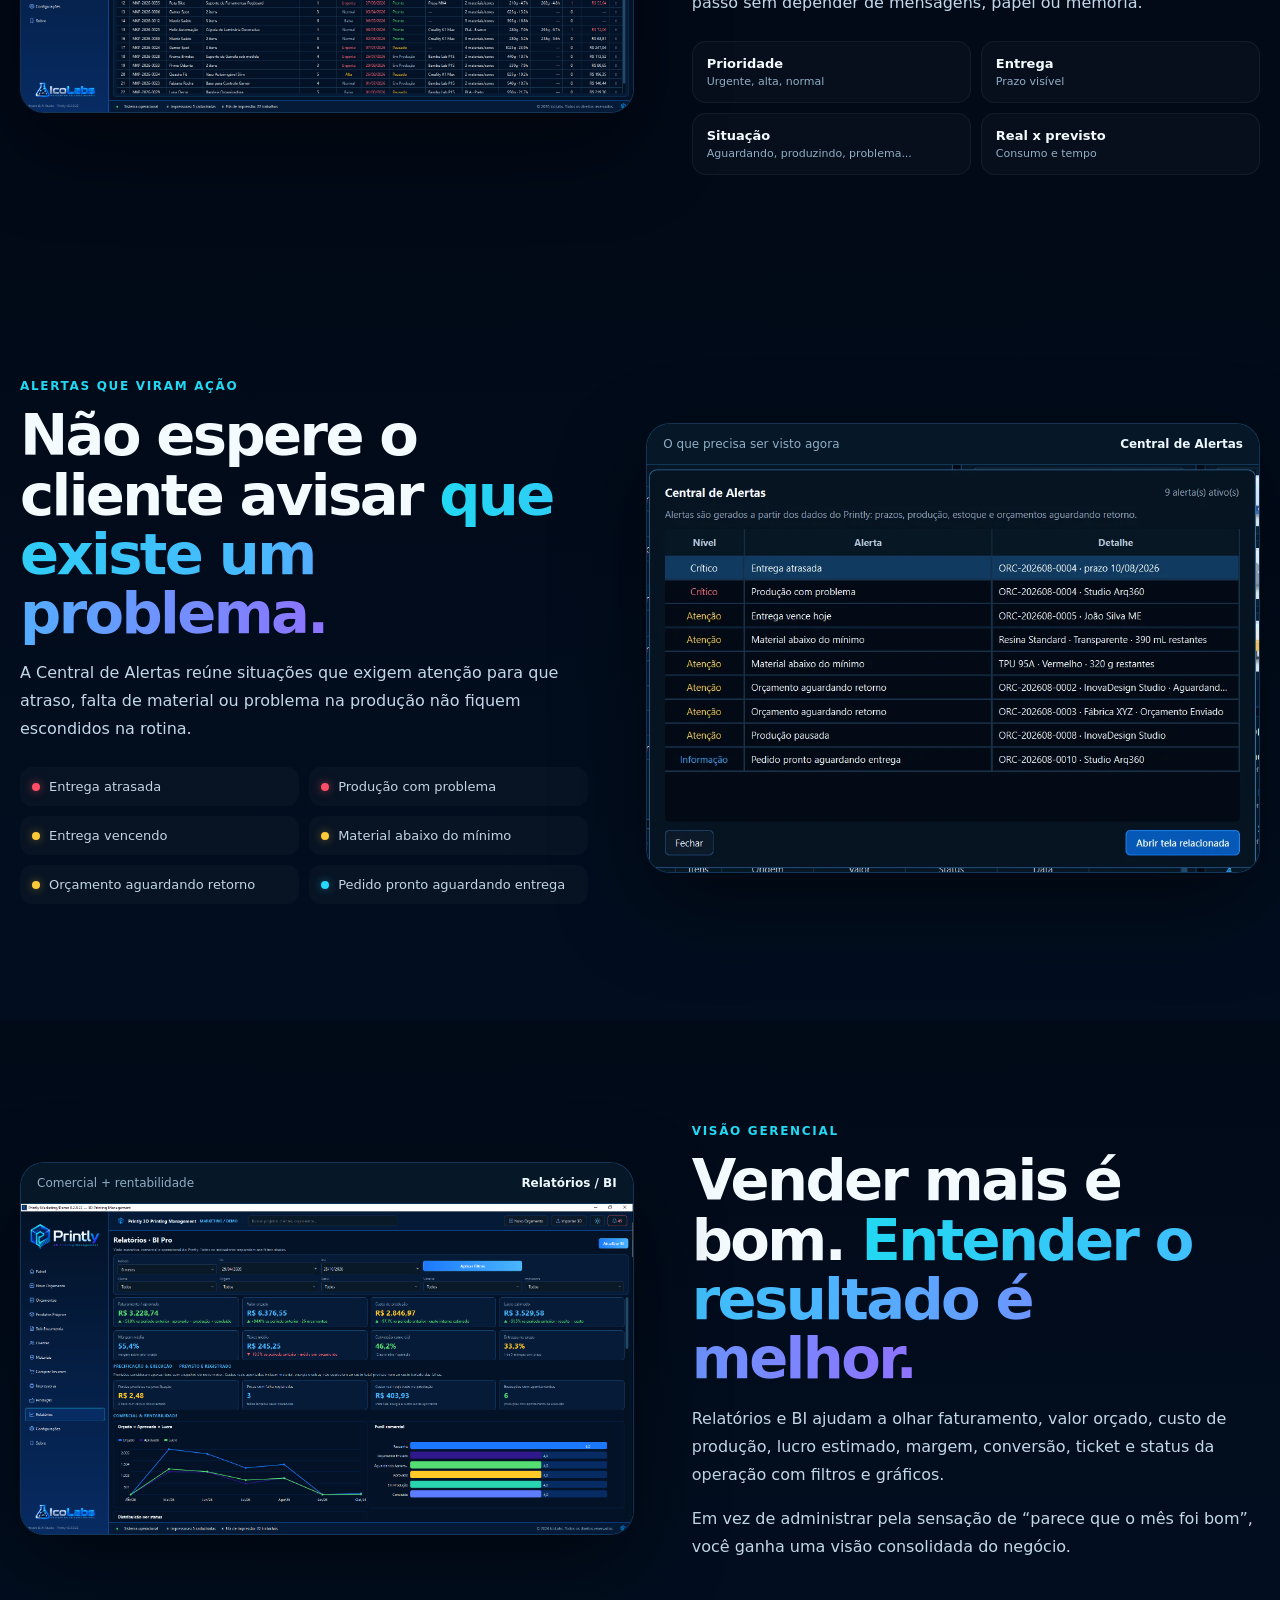
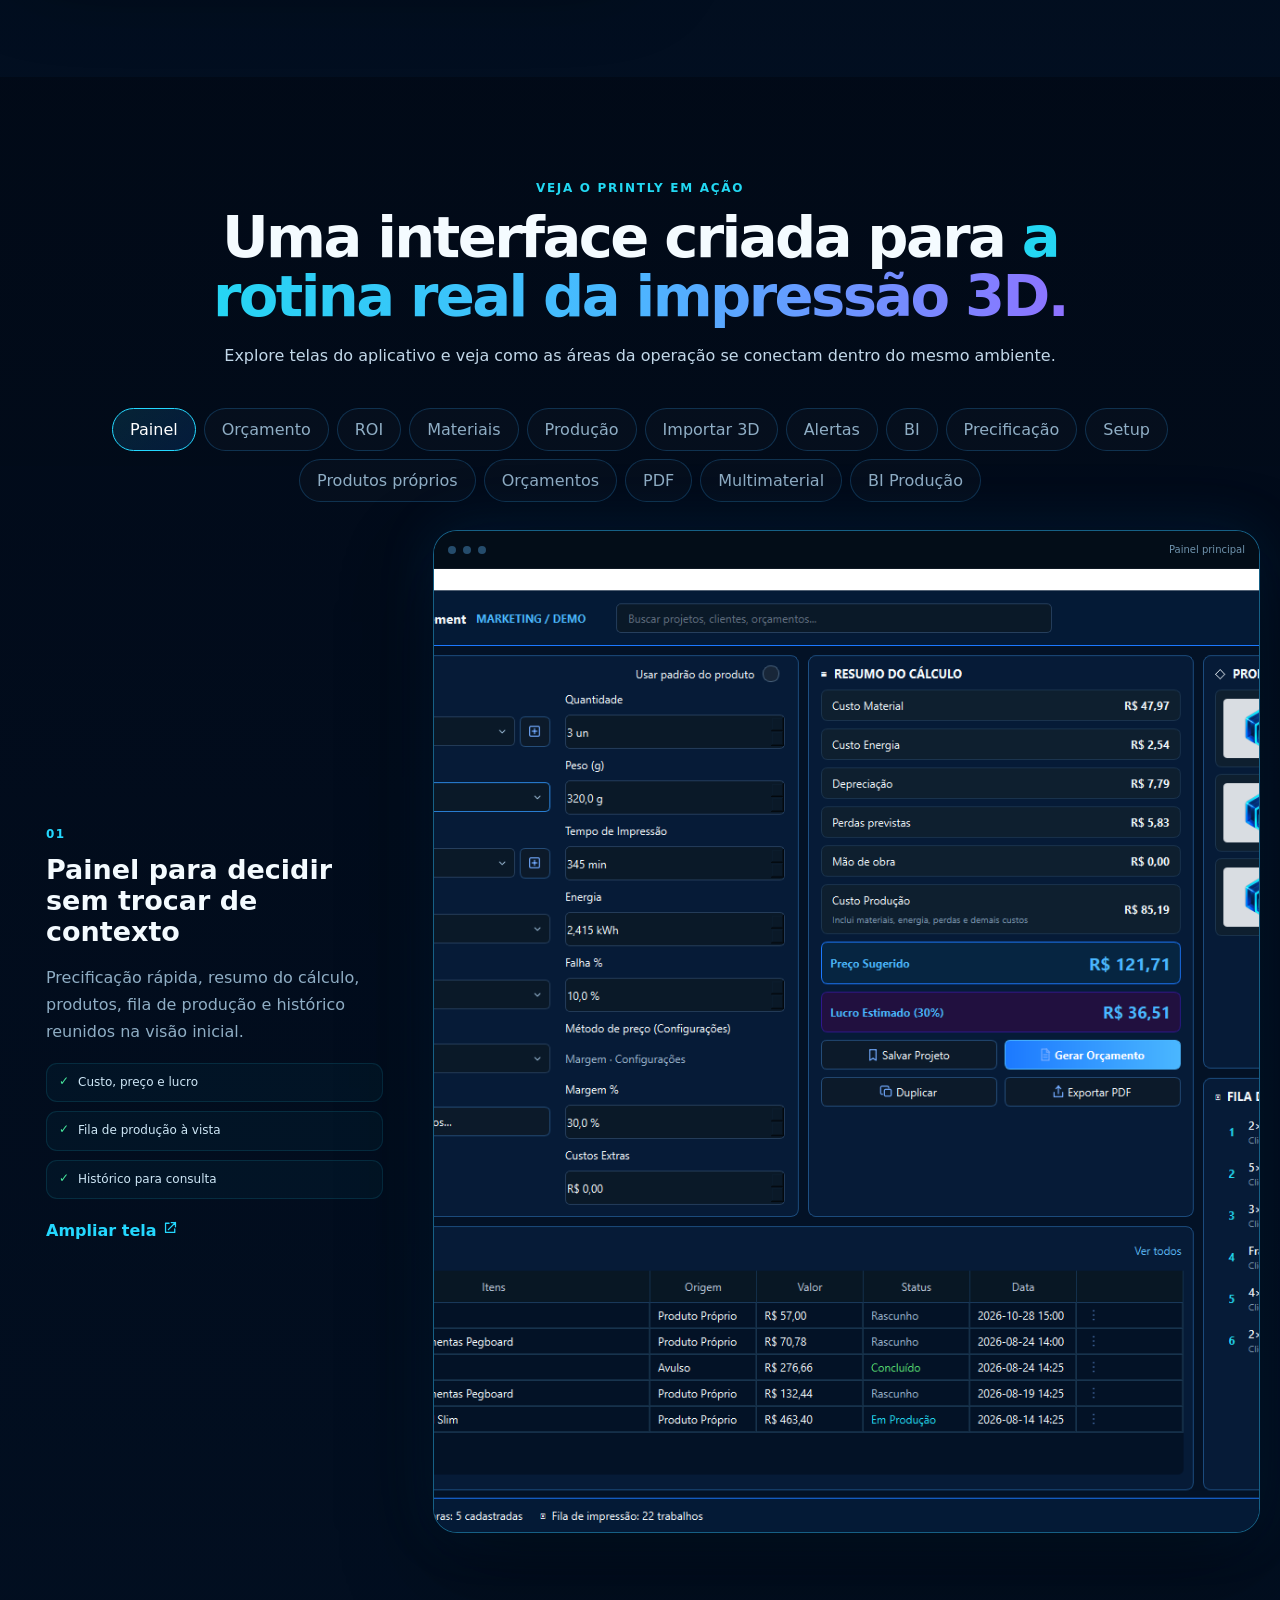
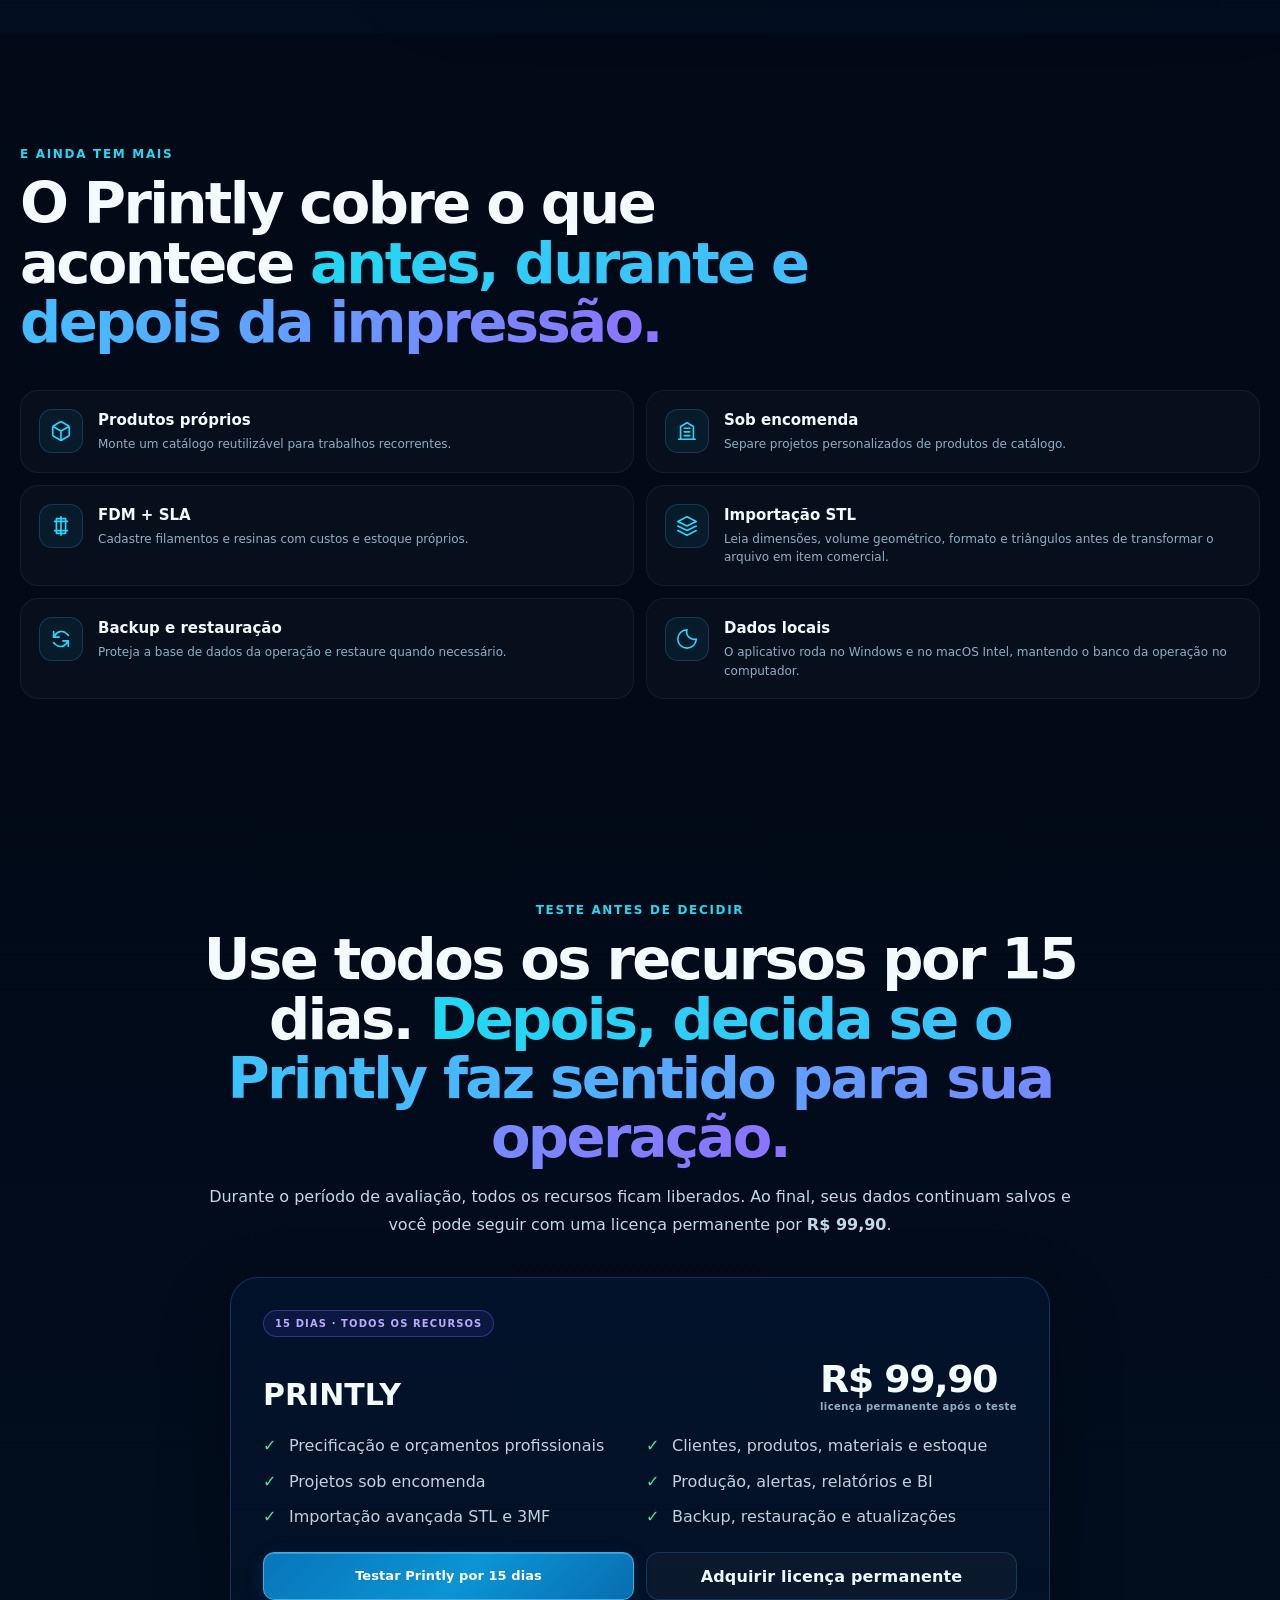
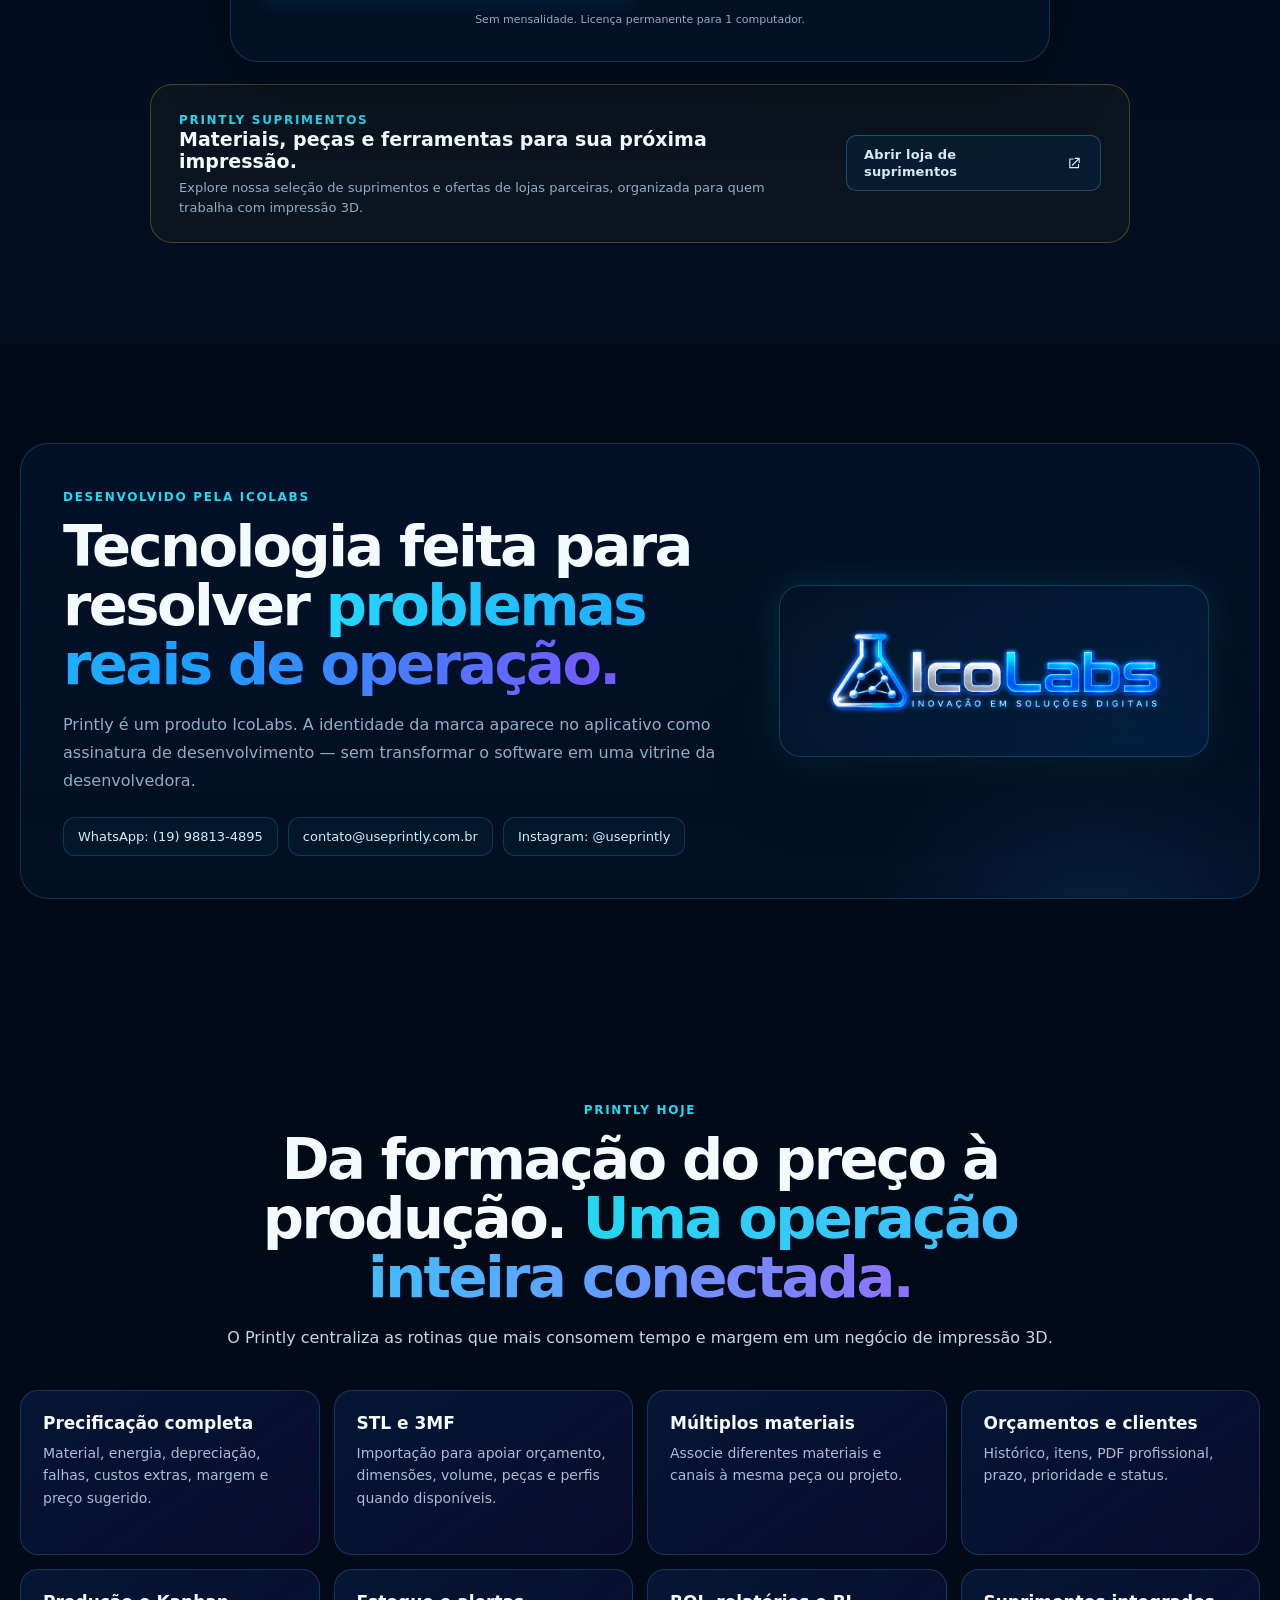
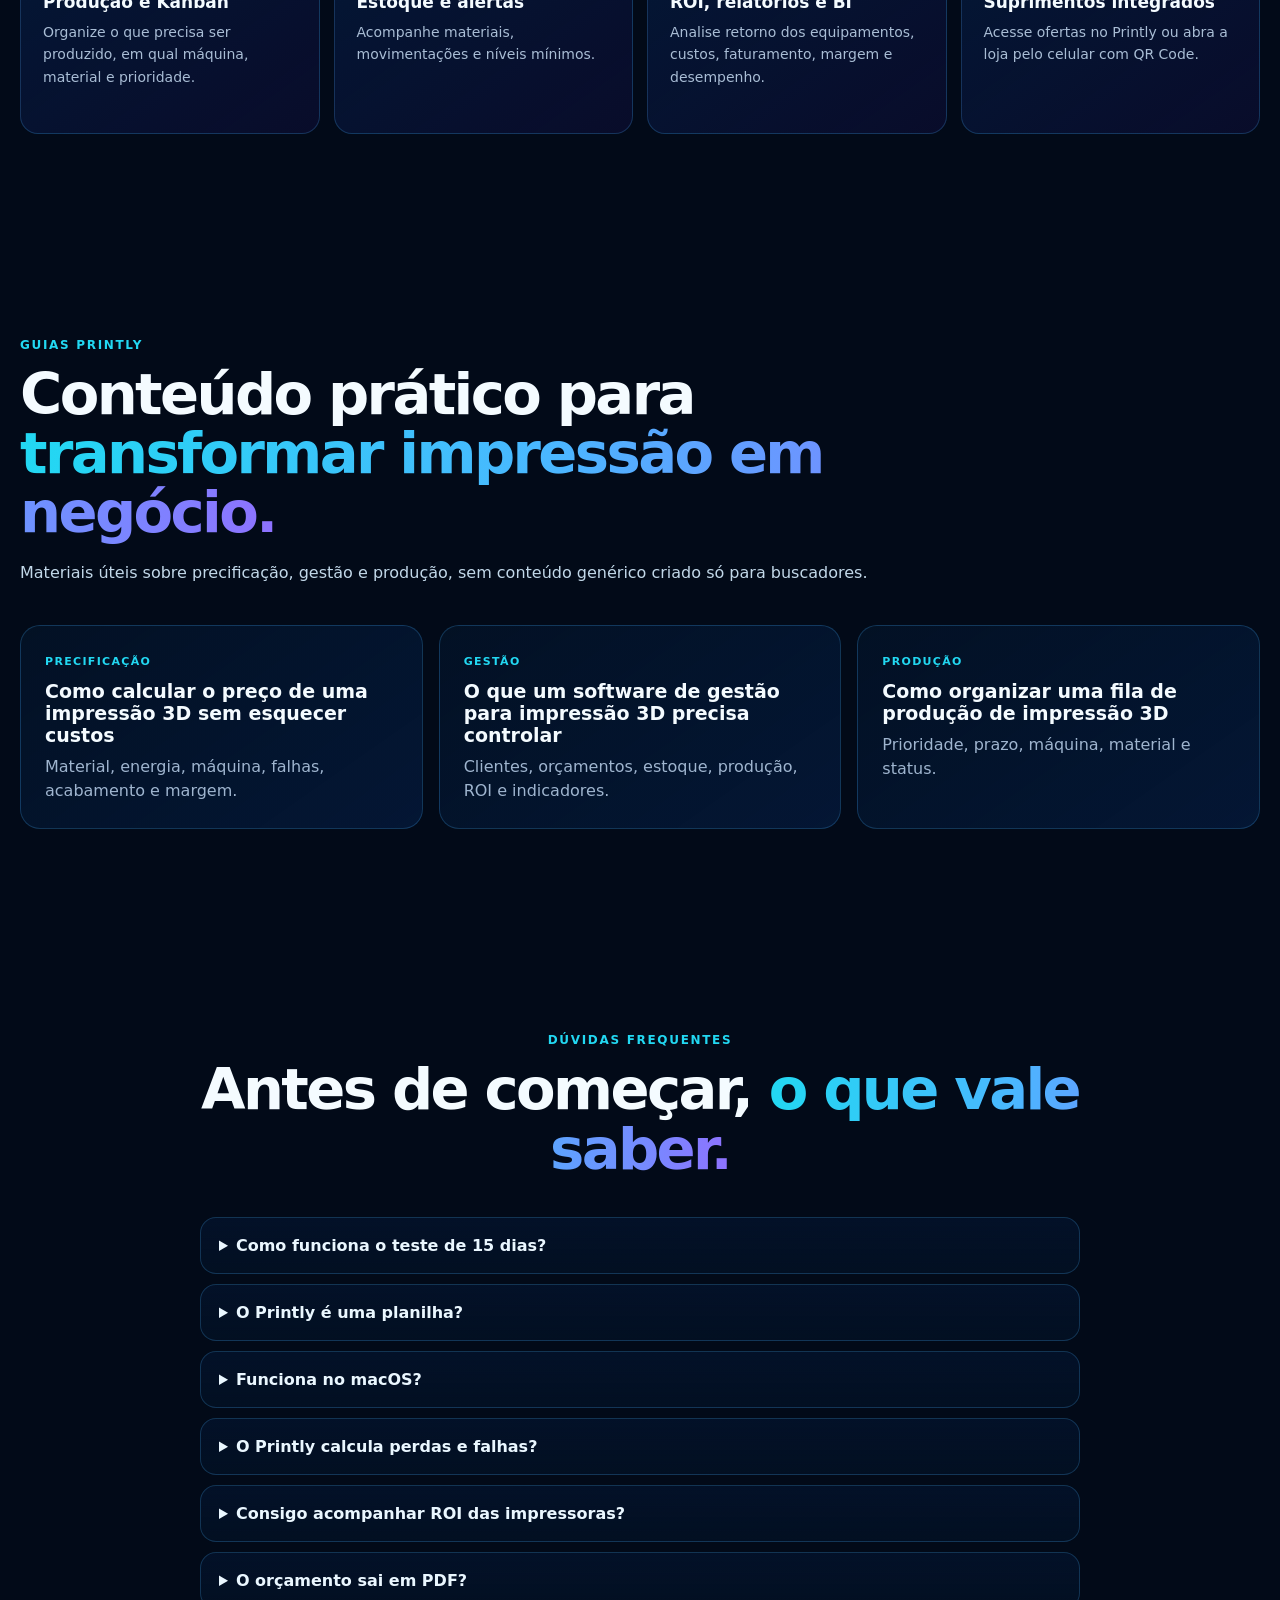
==== commit 785146e6: "Force refresh always-visible ebook announcement in index.html" ====
--- a/index.html
+++ b/index.html
@@ -767,6 +767,6 @@
 </script>
 
 <script src="assets/js/printly-ebook.js?v=20261126-ebook-1" defer></script>
-<script defer src="assets/js/printly-announcement.js?v=20261127-dismiss-v2"></script>
+<script defer src="assets/js/printly-announcement.js?v=20261127-always-3"></script>
 </body>
 </html>
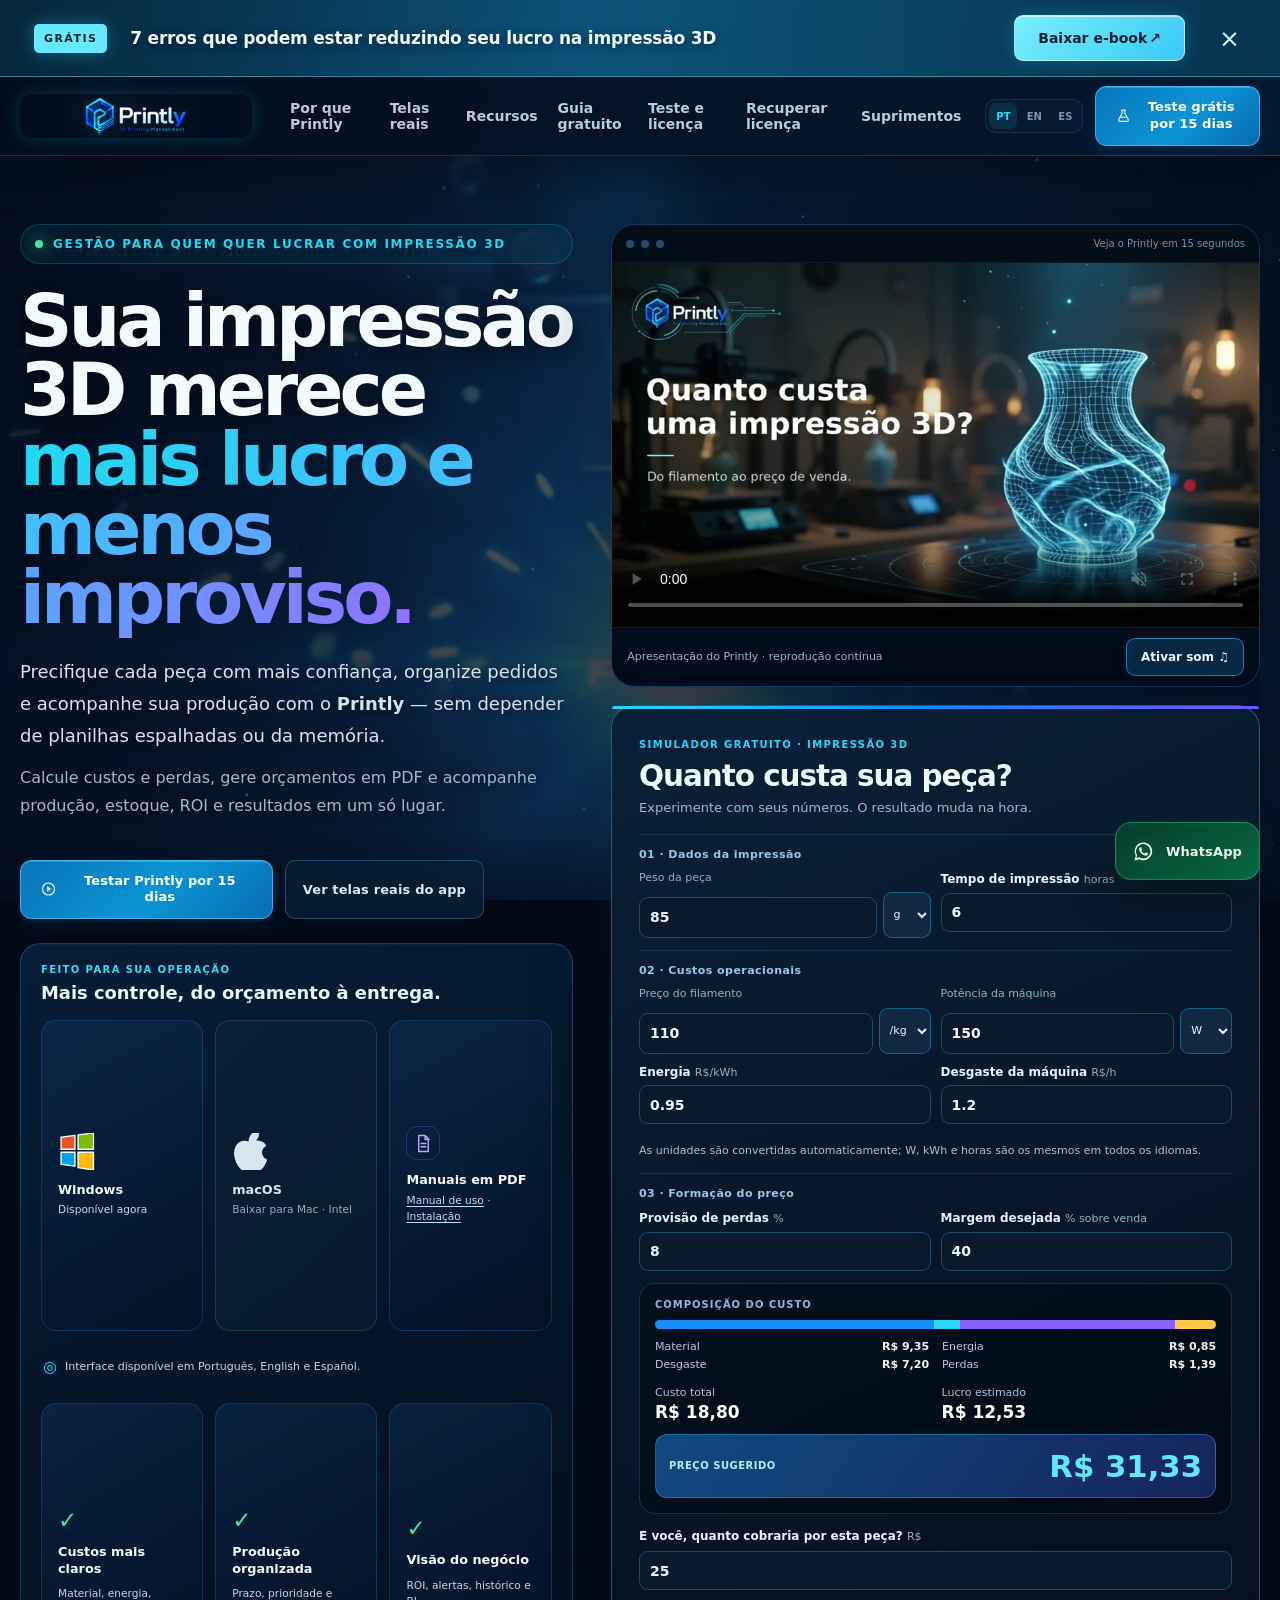
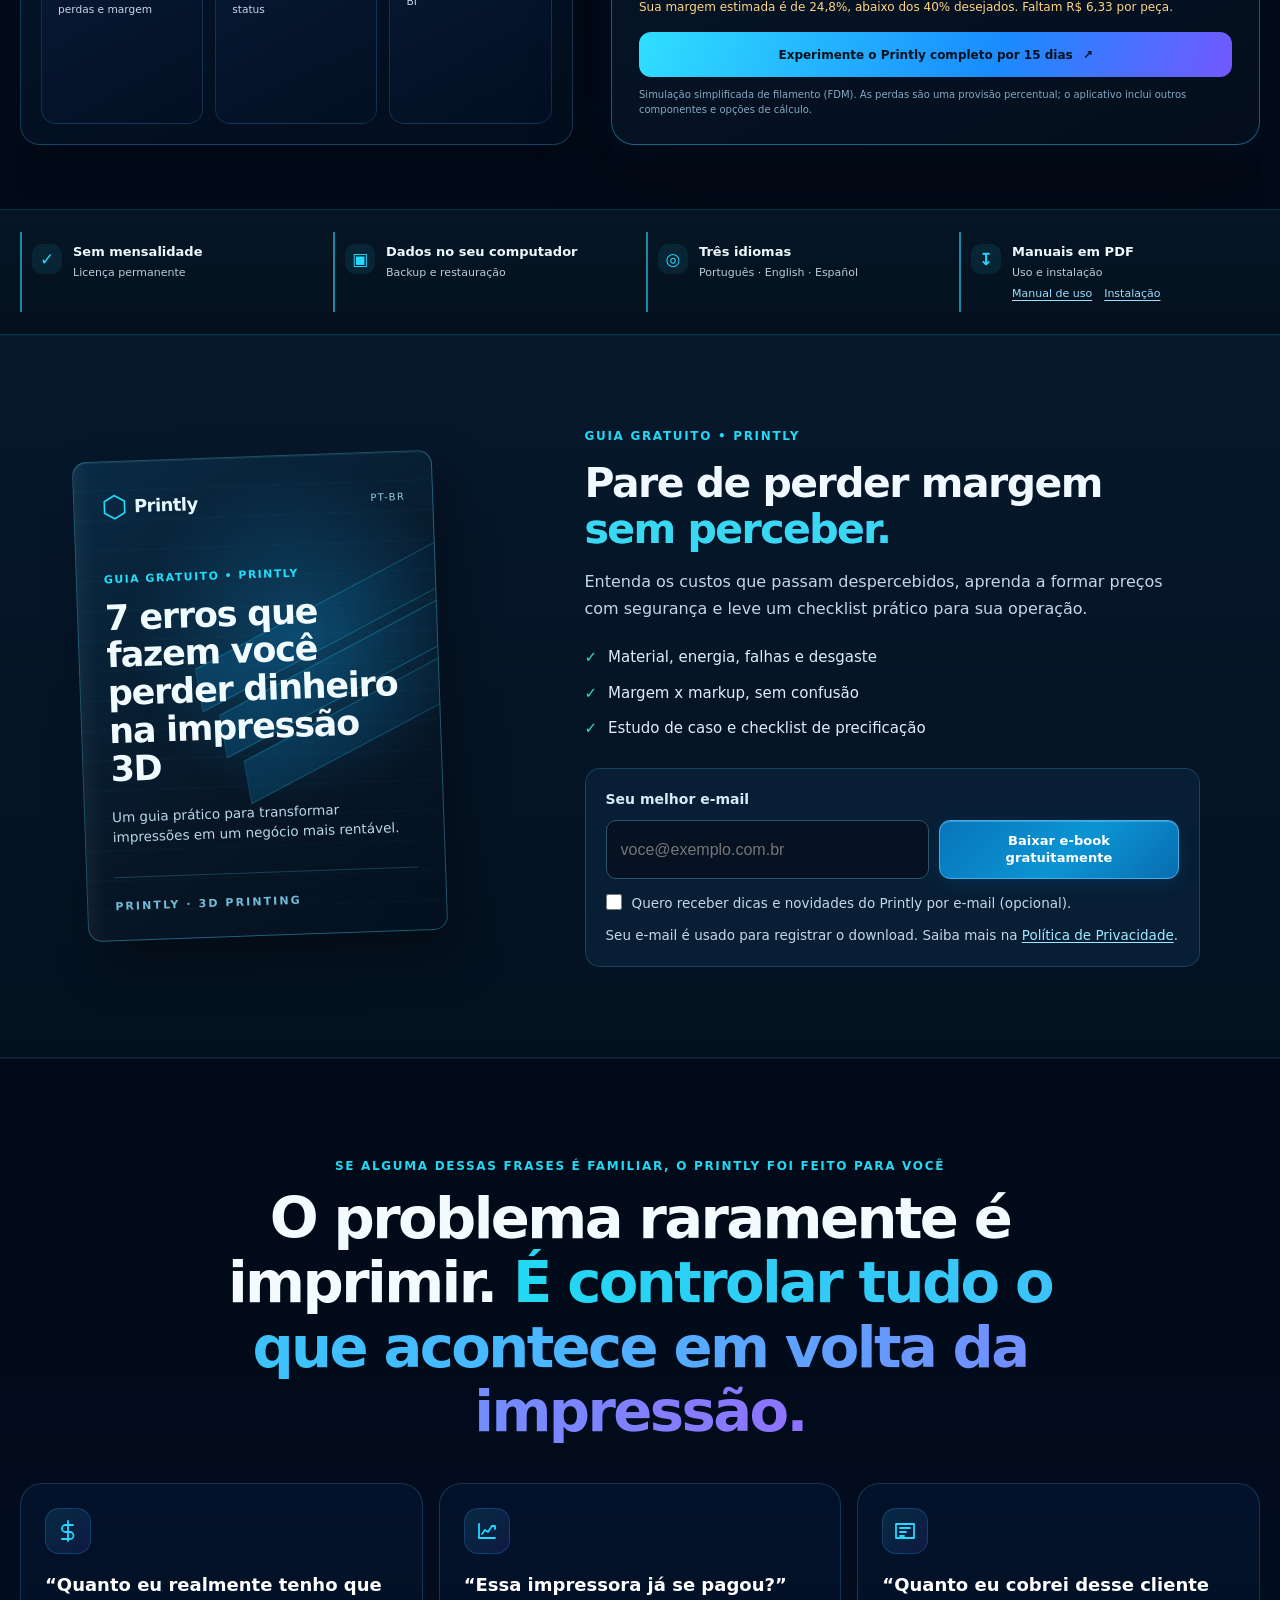
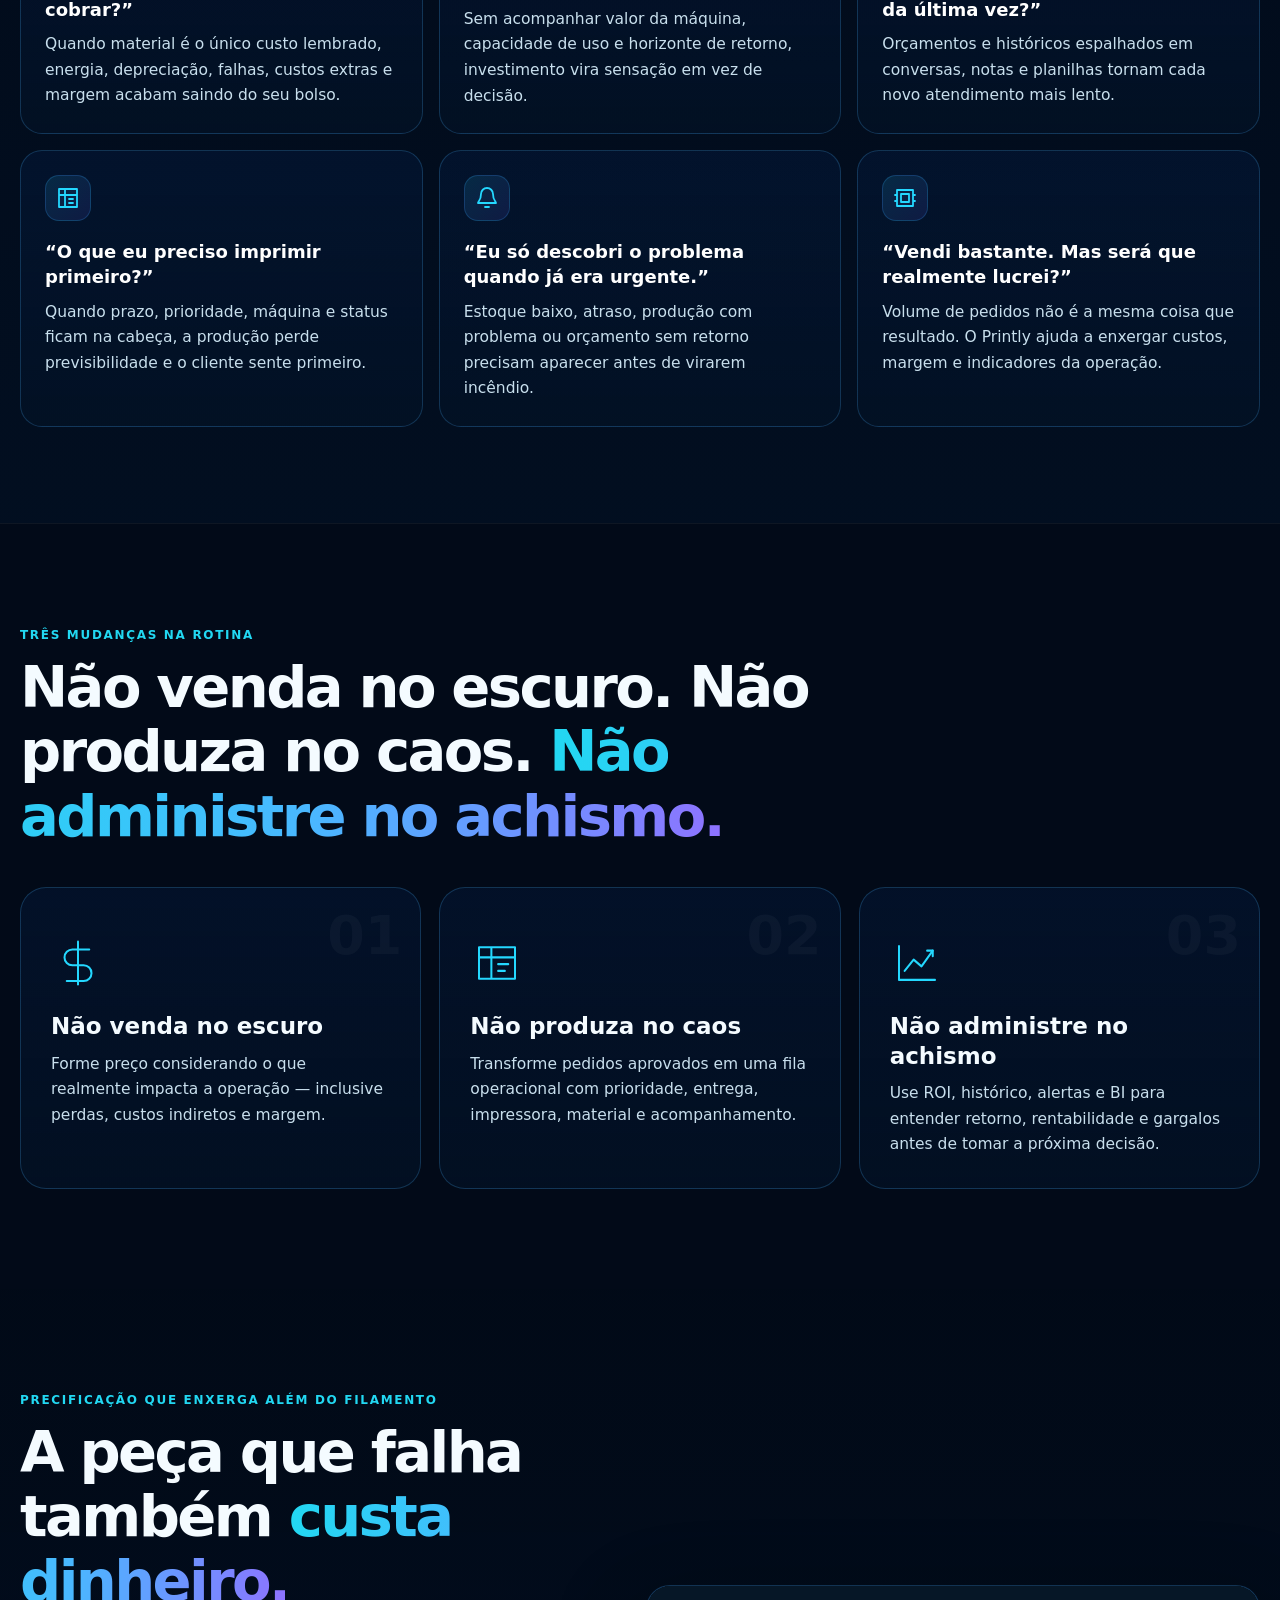
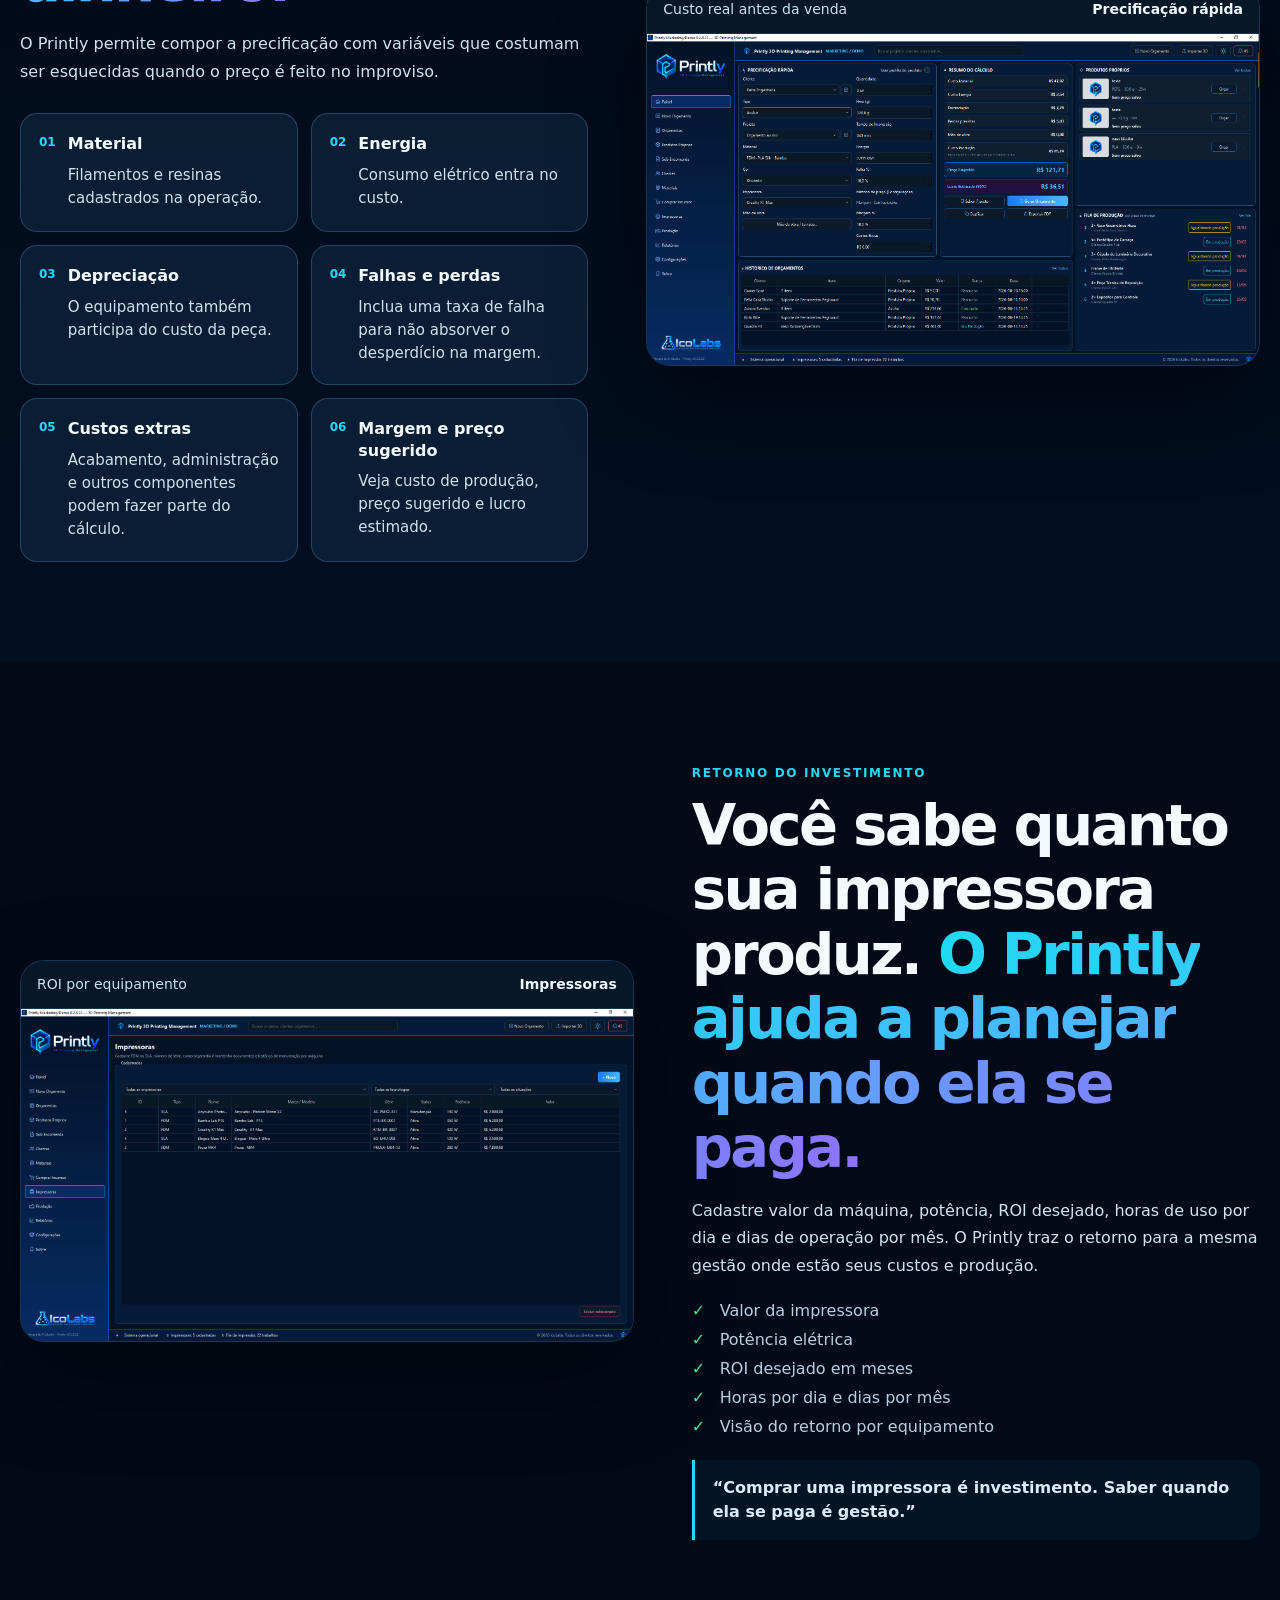
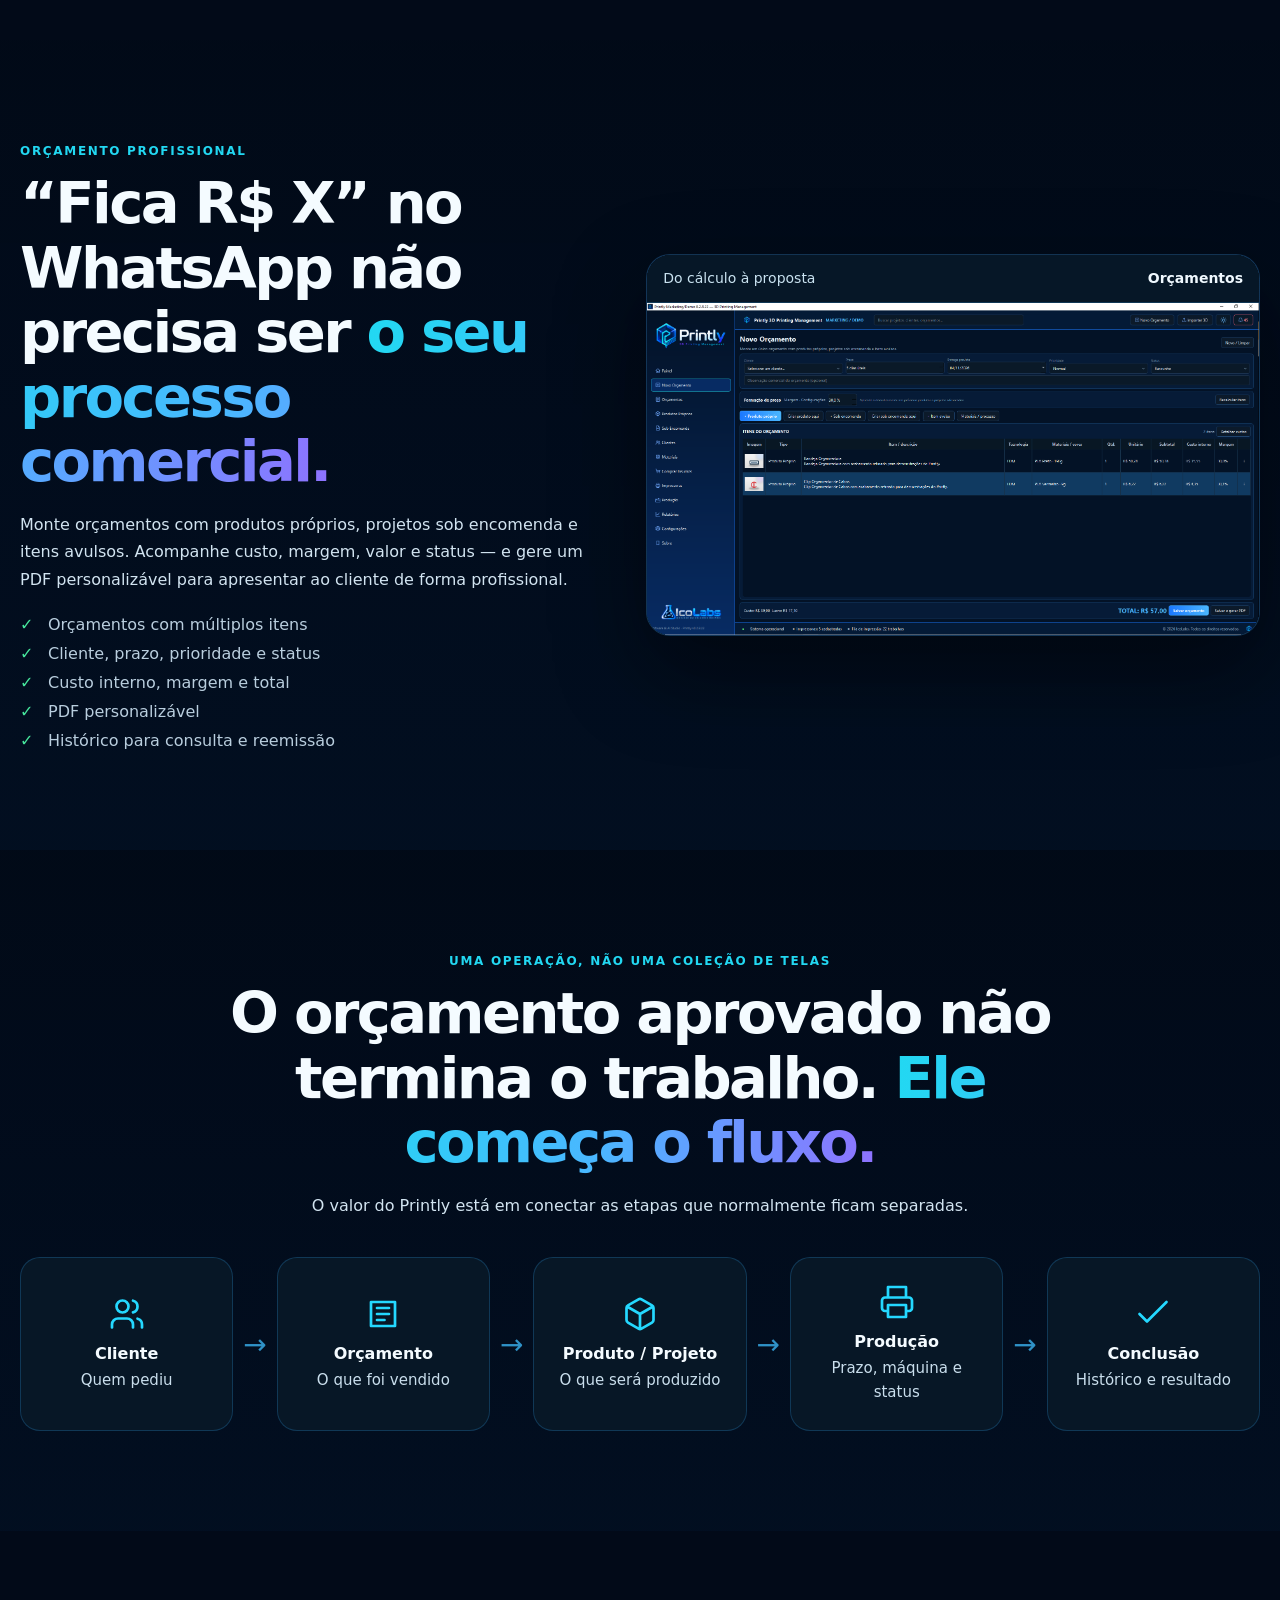
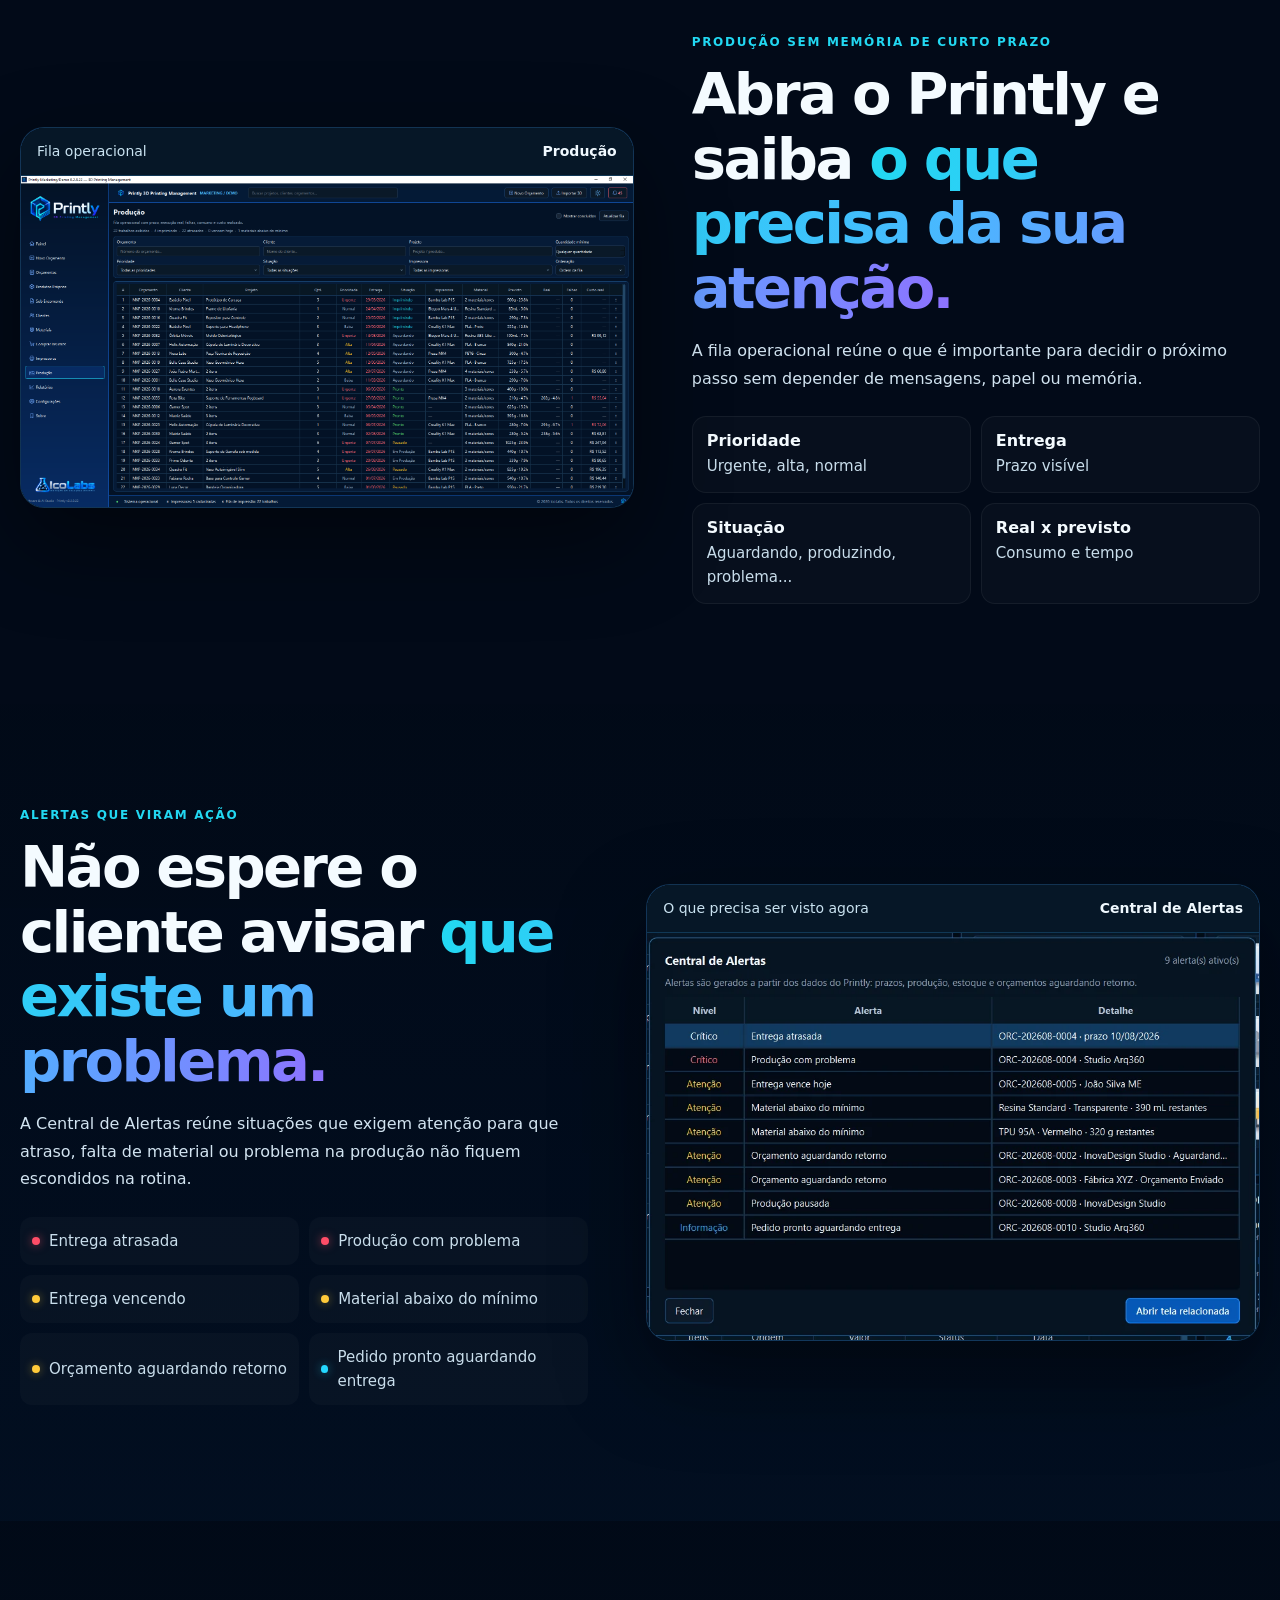
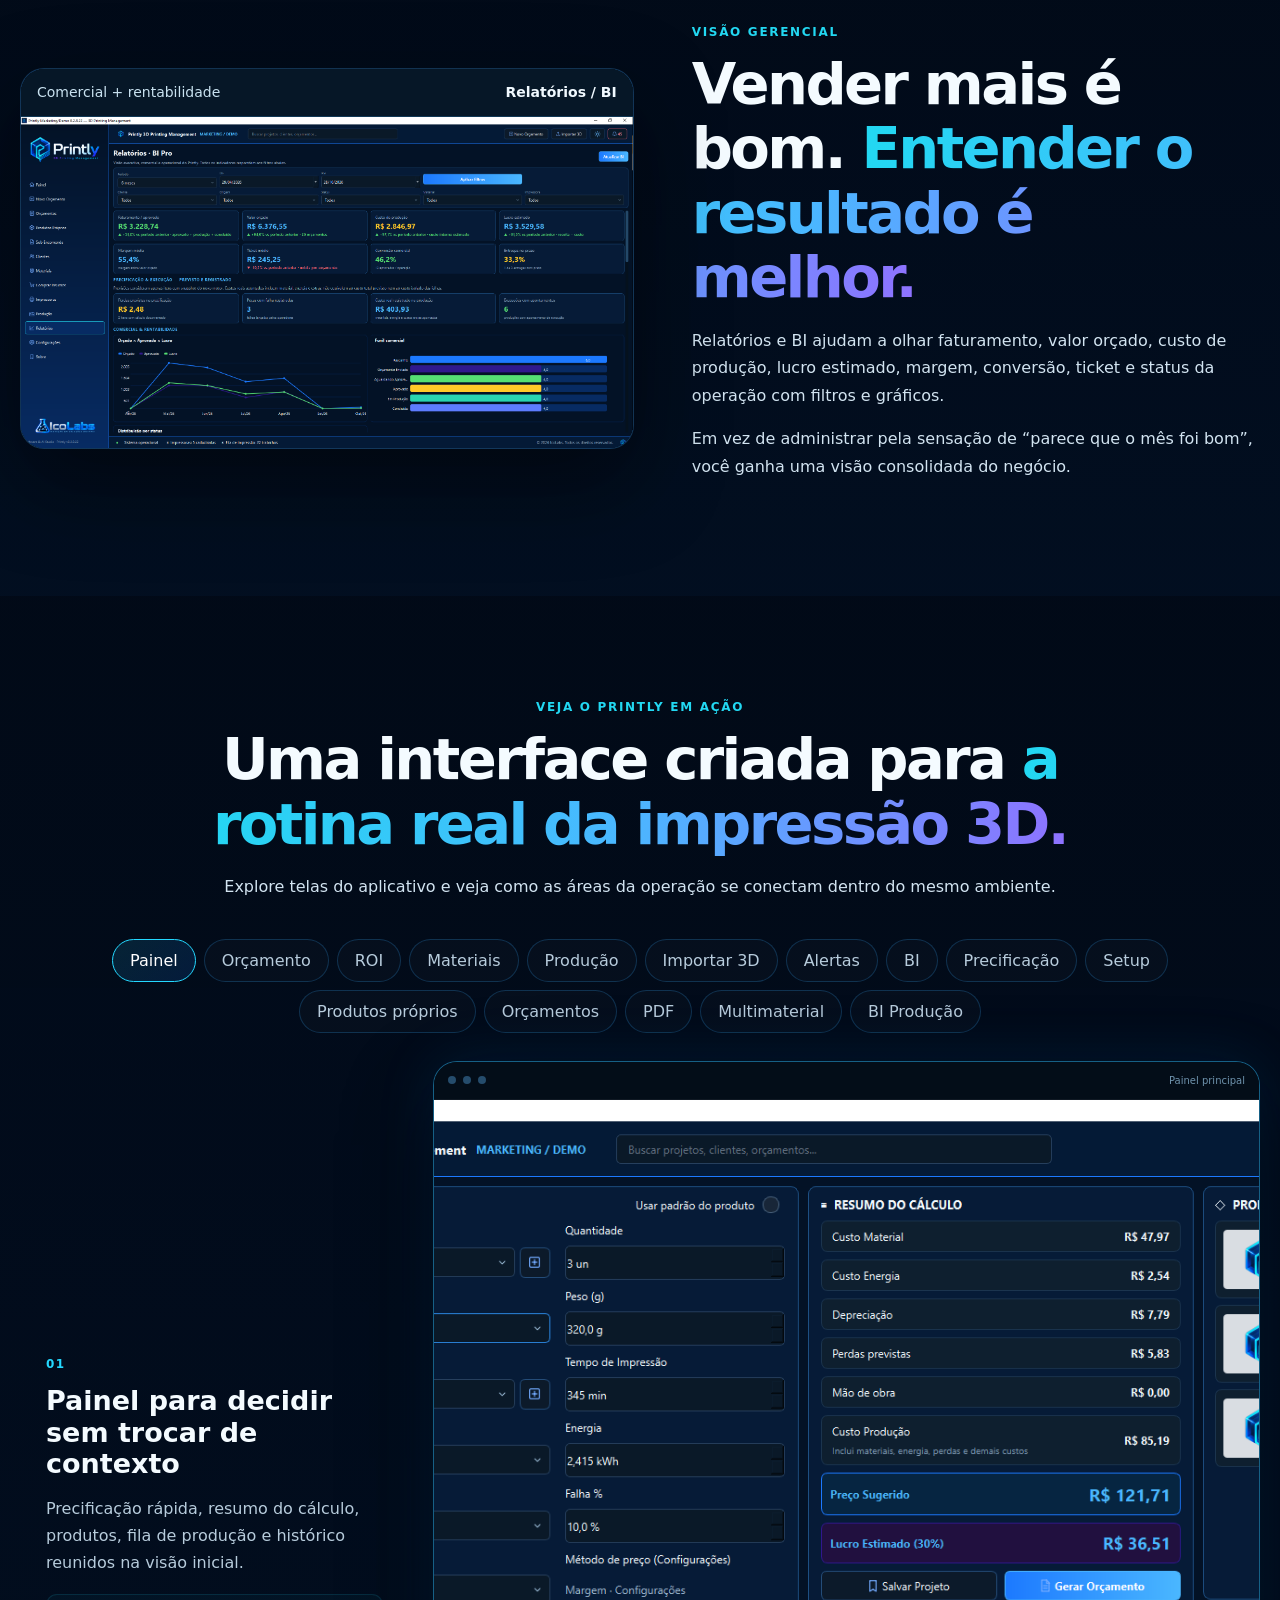
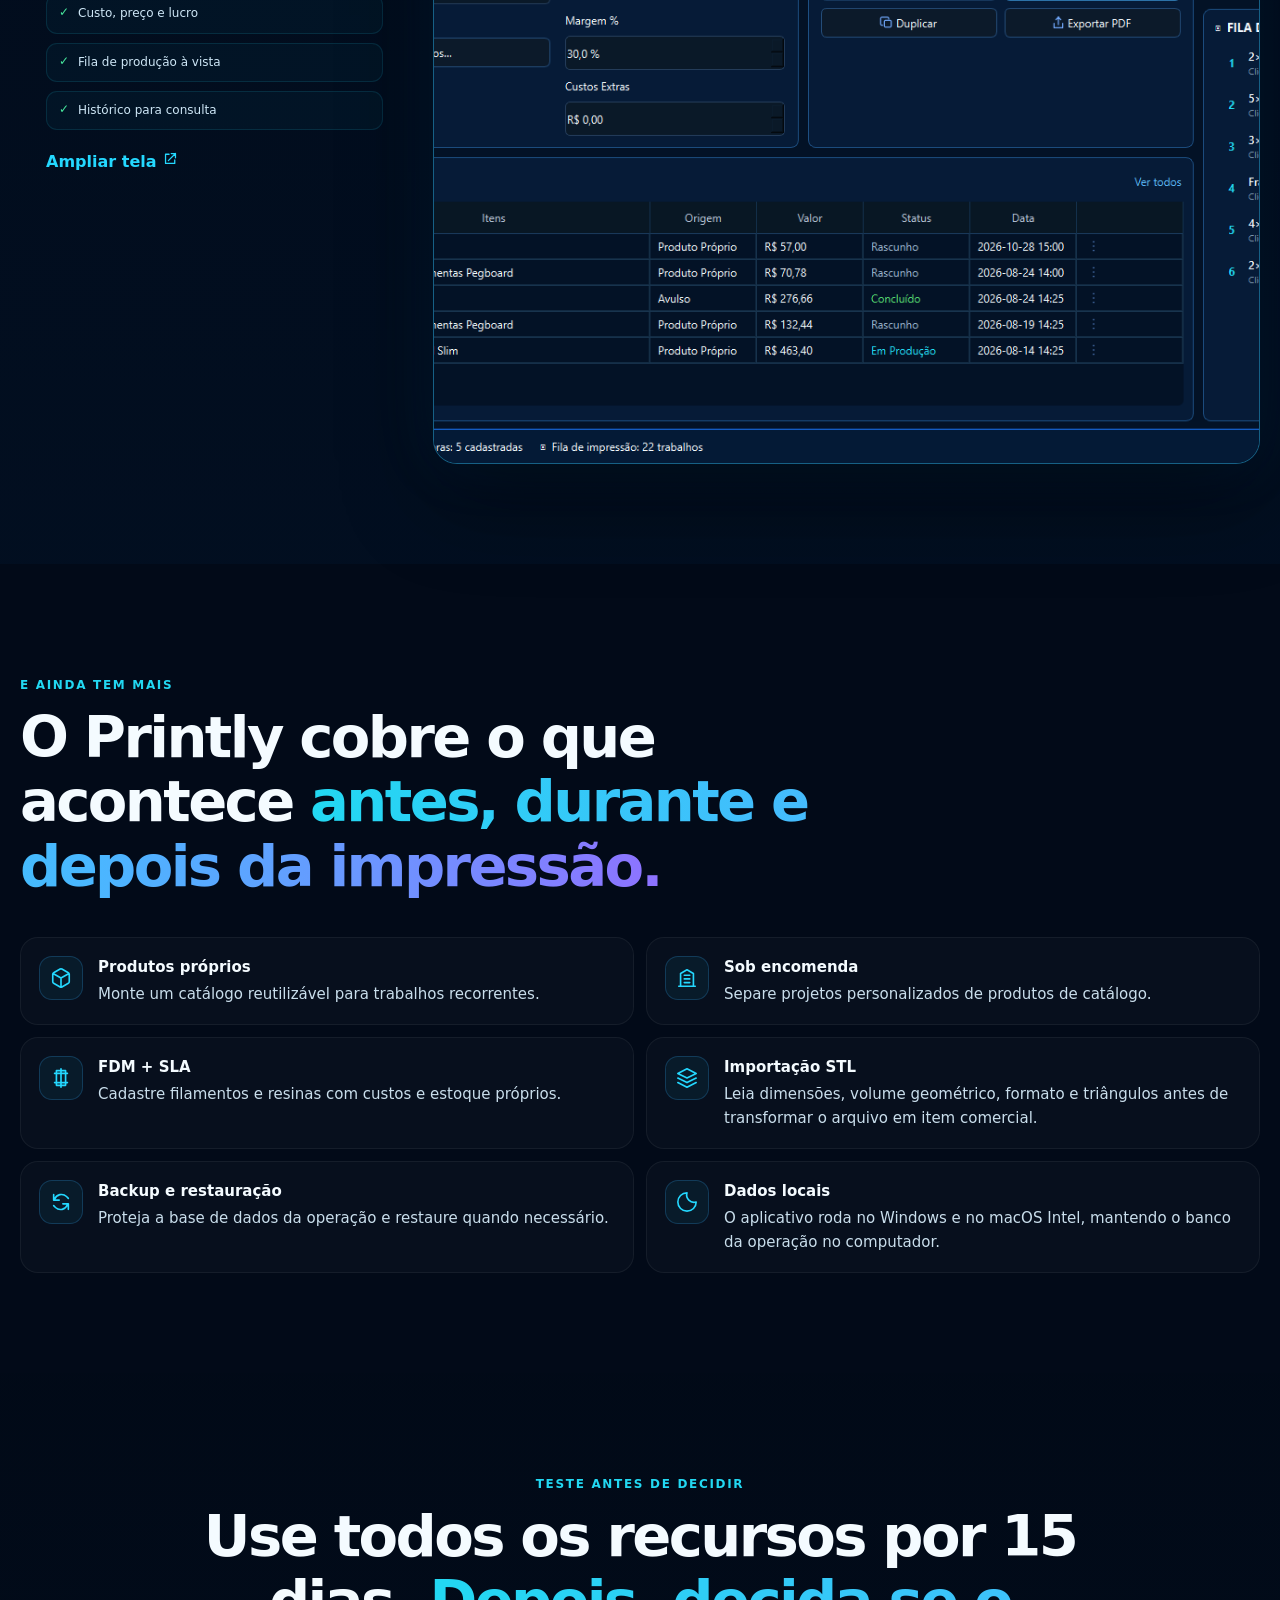
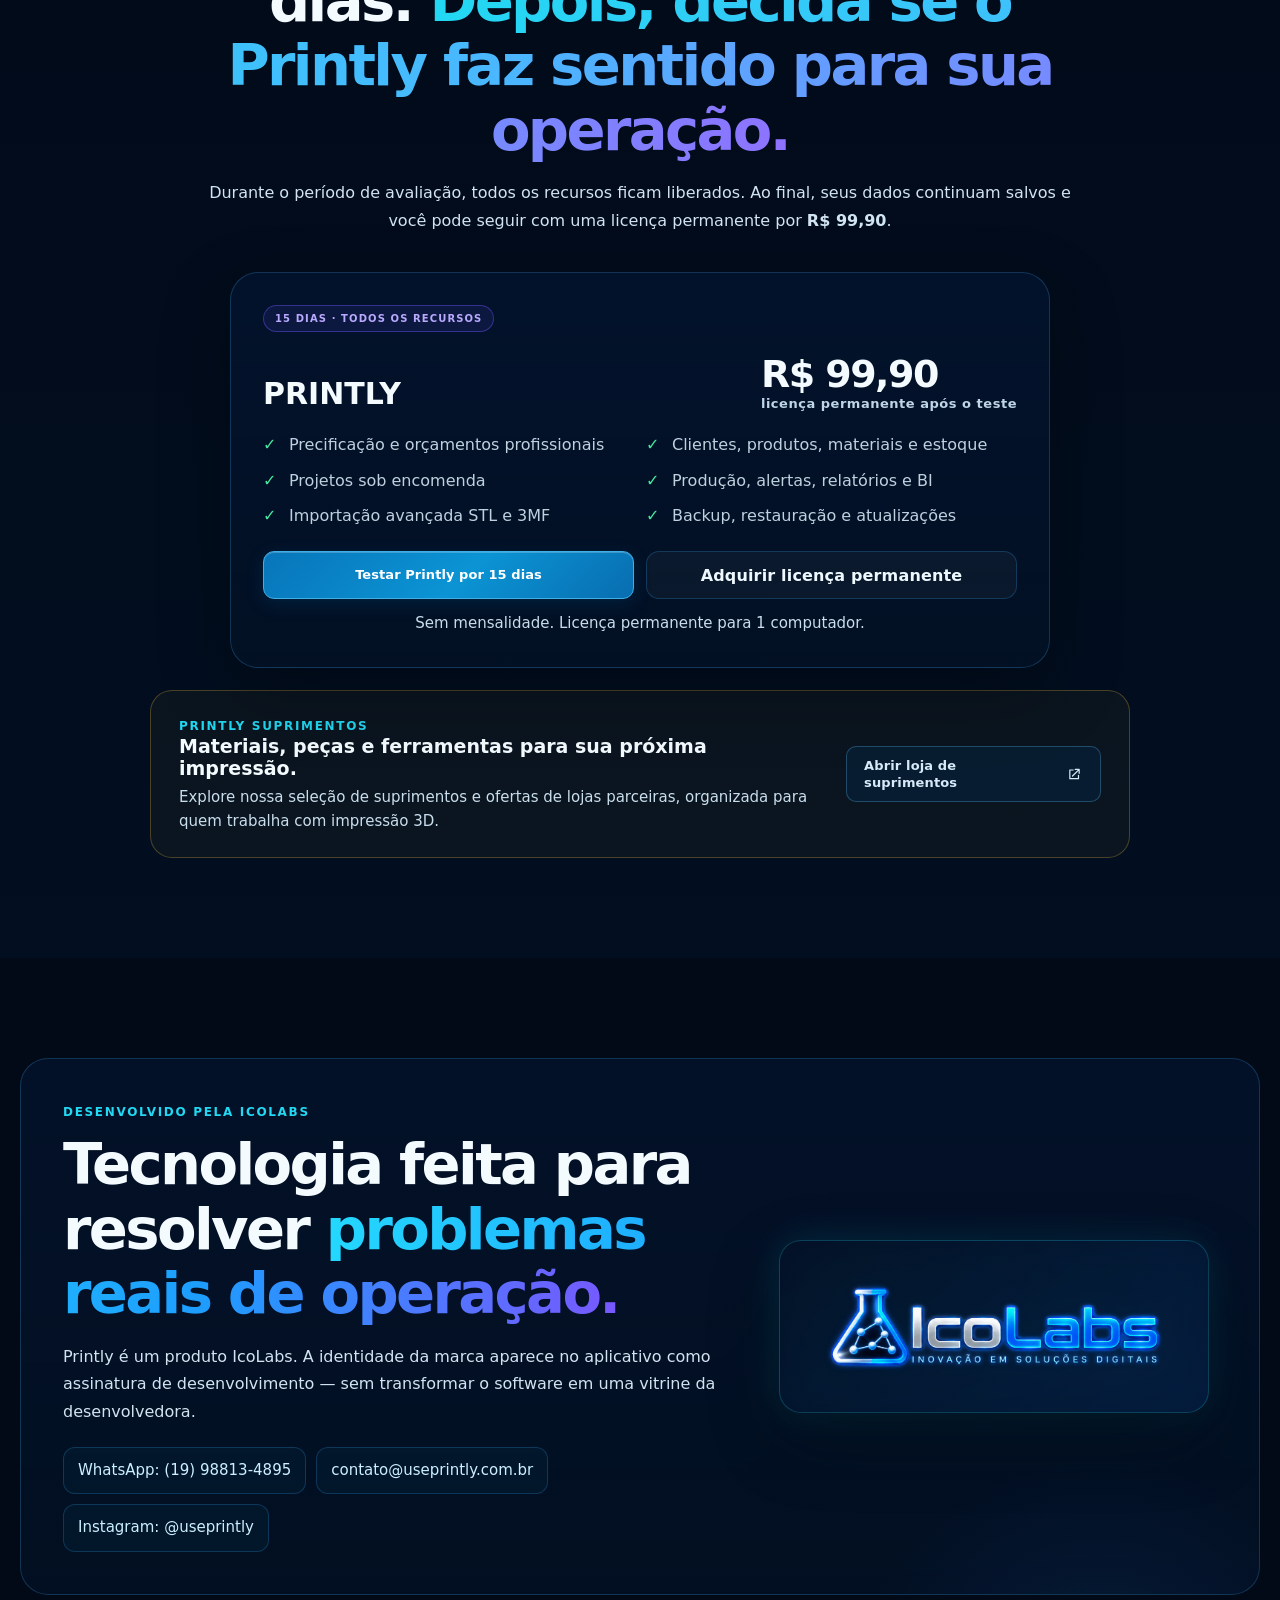
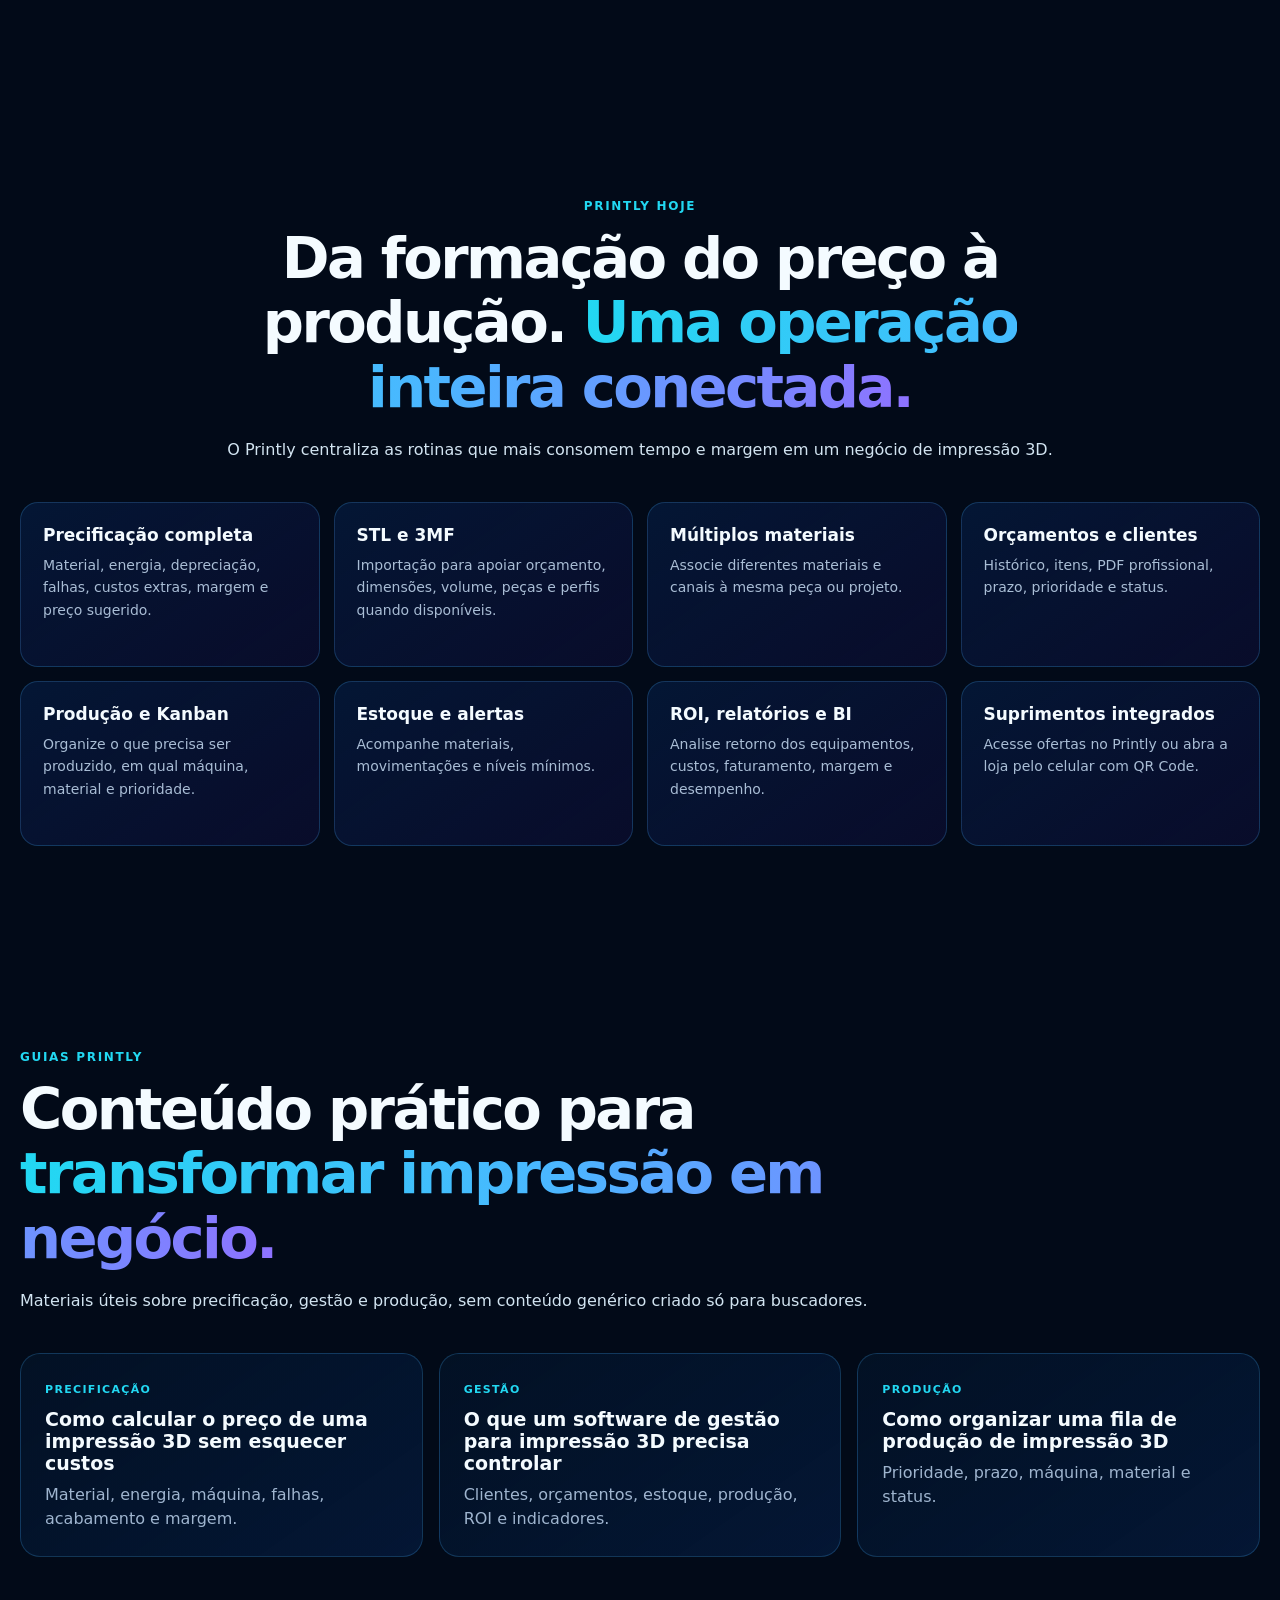
==== commit c67921b8: "Refresh readability stylesheet for index.html" ====
--- a/index.html
+++ b/index.html
@@ -24,7 +24,7 @@
   <meta name="twitter:image" content="https://useprintly.com.br/assets/img/printly-social-card.jpg">
   <title>Printly | Software de gestão e precificação para impressão 3D</title>
   <link rel="icon" href="assets/img/favicon.ico" sizes="any"><link rel="apple-touch-icon" href="assets/img/apple-touch-icon.png"><link rel="preload" as="image" href="assets/img/printly-hero-nozzle-bright.webp" fetchpriority="high">
-  <link rel="stylesheet" href="assets/css/styles.css?v=20261127-ebook-wide-2">
+  <link rel="stylesheet" href="assets/css/styles.css?v=20261127-readability-1">
   <script type="application/ld+json">{"@context":"https://schema.org","@graph":[{"@type":"WebSite","@id":"https://useprintly.com.br/#website","url":"https://useprintly.com.br/","name":"Printly","inLanguage":"pt-BR","publisher":{"@id":"https://useprintly.com.br/#organization"}},{"@type":"Organization","@id":"https://useprintly.com.br/#organization","name":"IcoLabs","url":"https://useprintly.com.br/","logo":{"@type":"ImageObject","url":"https://useprintly.com.br/assets/img/icolabs-official-site.png"},"sameAs":["https://www.instagram.com/useprintly/"],"email":"contato@useprintly.com.br"},{"@type":"SoftwareApplication","@id":"https://useprintly.com.br/#software","name":"Printly","alternateName":"Printly 3D Printing Management","url":"https://useprintly.com.br/","applicationCategory":"BusinessApplication","applicationSubCategory":"3D Printing Management Software","operatingSystem":["Windows","macOS (Intel)"],"inLanguage":["pt-BR","en","es"],"description":"Software de gestão e precificação para negócios de impressão 3D, com custos, perdas, ROI, orçamentos, clientes, materiais, estoque, produção, STL/3MF, relatórios e BI.","image":"https://useprintly.com.br/assets/img/printly-social-card.jpg","screenshot":"https://useprintly.com.br/assets/img/screen-dashboard.webp?v=20261028","publisher":{"@id":"https://useprintly.com.br/#organization"},"featureList":["Precificação com material, energia, depreciação, falhas e margem","Orçamentos profissionais em PDF","Clientes, materiais, estoque e produtos próprios","Projetos sob encomenda e fila de produção","Importação STL e 3MF","Múltiplos materiais","ROI de impressoras","Relatórios e BI","Loja de suprimentos integrada"],"offers":{"@type":"Offer","price":"99.90","priceCurrency":"BRL","availability":"https://schema.org/InStock","url":"https://useprintly.com.br/#planos"}}]}</script>
 <link rel="stylesheet" href="assets/css/brand-2026.css?v=20261019-7"><style>
 .printly-hero-video{margin:0;min-width:0;overflow:hidden}
--- a/assets/css/styles.css
+++ b/assets/css/styles.css
@@ -411,3 +411,150 @@
 @media(prefers-reduced-motion:reduce){
  .printly-announcement::before{animation:none!important;opacity:.46!important;transform:none!important}
 }
+
+/* PRINTLY READABILITY PASS 2026-11-27
+   Intended for all PT/EN/ES pages; increases legibility without changing
+   approved hero video, calculator mechanics, grids or navigation layout. */
+:root{--muted:#b7ccdc}
+.section-heading>p,.split-copy>p,.price-copy>p,.brand-copy>p{
+  font-size:clamp(16px,1.12vw,18px);
+  line-height:1.72;
+  color:#d2e4f1;
+}
+.section-heading h2,.split-copy h2,.price-copy h2,.brand-copy h2{
+  line-height:1.12;
+}
+.cost-list{gap:13px;margin-top:28px}
+.cost-list>div{
+  align-items:flex-start;
+  min-width:0;
+  min-height:119px;
+  gap:12px;
+  padding:19px 18px;
+  border-radius:17px;
+  background:rgba(11,34,57,.86);
+  border-color:rgba(102,176,218,.27);
+}
+.cost-list>div>span{
+  flex:none;
+  font-size:12px;
+  line-height:1.55;
+}
+.cost-list p{min-width:0;line-height:1.5}
+.cost-list strong{
+  font-size:16px;
+  line-height:1.33;
+  font-weight:760;
+  color:#f4fbff;
+  overflow-wrap:break-word;
+}
+.cost-list small{
+  margin-top:9px;
+  font-size:15px;
+  line-height:1.55;
+  color:#cee1ee;
+  overflow-wrap:break-word;
+}
+.pain-card p,.pillar-card p{
+  font-size:15.5px;
+  line-height:1.65;
+  color:#c8dfed;
+}
+.pain-quote{font-size:18px;line-height:1.4}
+.pillar-card h3,.pain-card h3{line-height:1.28}
+.feature-row p,.flow-node small,.mini-metrics small,
+.alert-list li,.price-description,.plan-note,.supply-callout p{
+  font-size:15px;
+  line-height:1.6;
+  color:#c9deec;
+}
+.flow-node{max-width:230px;min-height:174px;padding:19px}
+.flow-node b,.mini-metrics b{font-size:16px}
+.hero-proof strong,.platform-card b,.manual-card b{
+  font-size:14px;
+  line-height:1.4;
+}
+.hero-proof small,.platform-card small,.manual-card small,
+.btn-free-card small,.language-support{
+  font-size:13px;
+  line-height:1.48;
+  color:#c1d9e8;
+}
+.screen-caption{
+  font-size:14px;
+  line-height:1.5;
+  color:#c9e2f0;
+}
+.screen-caption b{color:#f0f9ff}
+.stage-number,.section-kicker,.eyebrow{font-size:12px;line-height:1.5}
+.footer-brand p,.footer-grid a,.footer-grid strong,
+.footer-grid button,.footer-bottom{
+  font-size:14px;
+  line-height:1.6;
+  color:#bdd4e5;
+}
+.footer-grid strong{color:#eef8ff}
+.footer-bottom{color:#b1c9dc}
+.contact-links a,.email-link,.free-link{font-size:15px;line-height:1.55}
+.plan-price small,.price-value small,.price-value span{font-size:13px;color:#bed6e6}
+.btn-free-card b,.btn-buy b{font-size:14px}
+.download-dialog>p,.download-assurance,.field-hint,
+.consent-check,.download-status,
+#printly-ebook .printly-ebook-form-preview small,
+.printly-ebook-form .printly-ebook-optin,
+.printly-ebook-form .printly-ebook-status{
+  font-size:13.5px;
+  line-height:1.58;
+  color:#c2d8e9;
+}
+#downloadForm>label:not(.consent-check),.printly-ebook-label{
+  font-size:14px;
+  line-height:1.5;
+  color:#d7eaf5;
+}
+#downloadForm input,#downloadForm select,
+.printly-ebook-fields input{
+  font-size:16px;
+}
+.printly-ebook-benefits li{font-size:15px;line-height:1.55}
+.printly-ebook-copy>p{font-size:16px;line-height:1.7}
+.printly-ebook-cover-body p{font-size:13.5px}
+.printly-ebook-cover-body small,.printly-ebook-cover-foot{font-size:11px}
+.faq-grid details p,.faq-grid details summary{
+  font-size:16px;
+  line-height:1.65;
+  color:#d1e4f0;
+}
+.legal-content p,.legal-content li{
+  font-size:16px;
+  line-height:1.8;
+  color:#cbdde9;
+}
+.legal-date{font-size:14px;color:#c0d4e3}
+@media(min-width:1600px){
+ .cost-list>div{min-height:125px;padding:21px 20px}
+ .cost-list strong{font-size:17px}
+ .cost-list small{font-size:16px}
+ .pain-card p,.pillar-card p{font-size:16px}
+ .feature-row p{font-size:16px}
+}
+@media(max-width:767px){
+ .section-heading>p,.split-copy>p,.price-copy>p,.brand-copy>p{font-size:16px;line-height:1.65}
+ .cost-list>div{padding:15px 13px;min-height:0}
+ .cost-list strong{font-size:15px}
+ .cost-list small{font-size:14px;line-height:1.5;margin-top:6px}
+ .cost-list>div>span{font-size:11px}
+ .pain-card p,.pillar-card p,.feature-row p,.flow-node small,.mini-metrics small{font-size:14.5px}
+ .flow-node{min-height:145px;max-width:100%}
+ .hero-proof small,.platform-card small,.manual-card small{font-size:12.5px}
+ .footer-grid a,.footer-grid strong,.footer-bottom{font-size:13.5px}
+ .printly-ebook-benefits li{font-size:14px}
+ .printly-ebook-copy>p{font-size:15px}
+ .printly-ebook-form .printly-ebook-optin{font-size:13px}
+}
+@media(max-width:400px){
+ .cost-list{gap:9px}
+ .cost-list>div{padding:13px 10px;gap:7px}
+ .cost-list strong{font-size:14px}
+ .cost-list small{font-size:13px}
+}
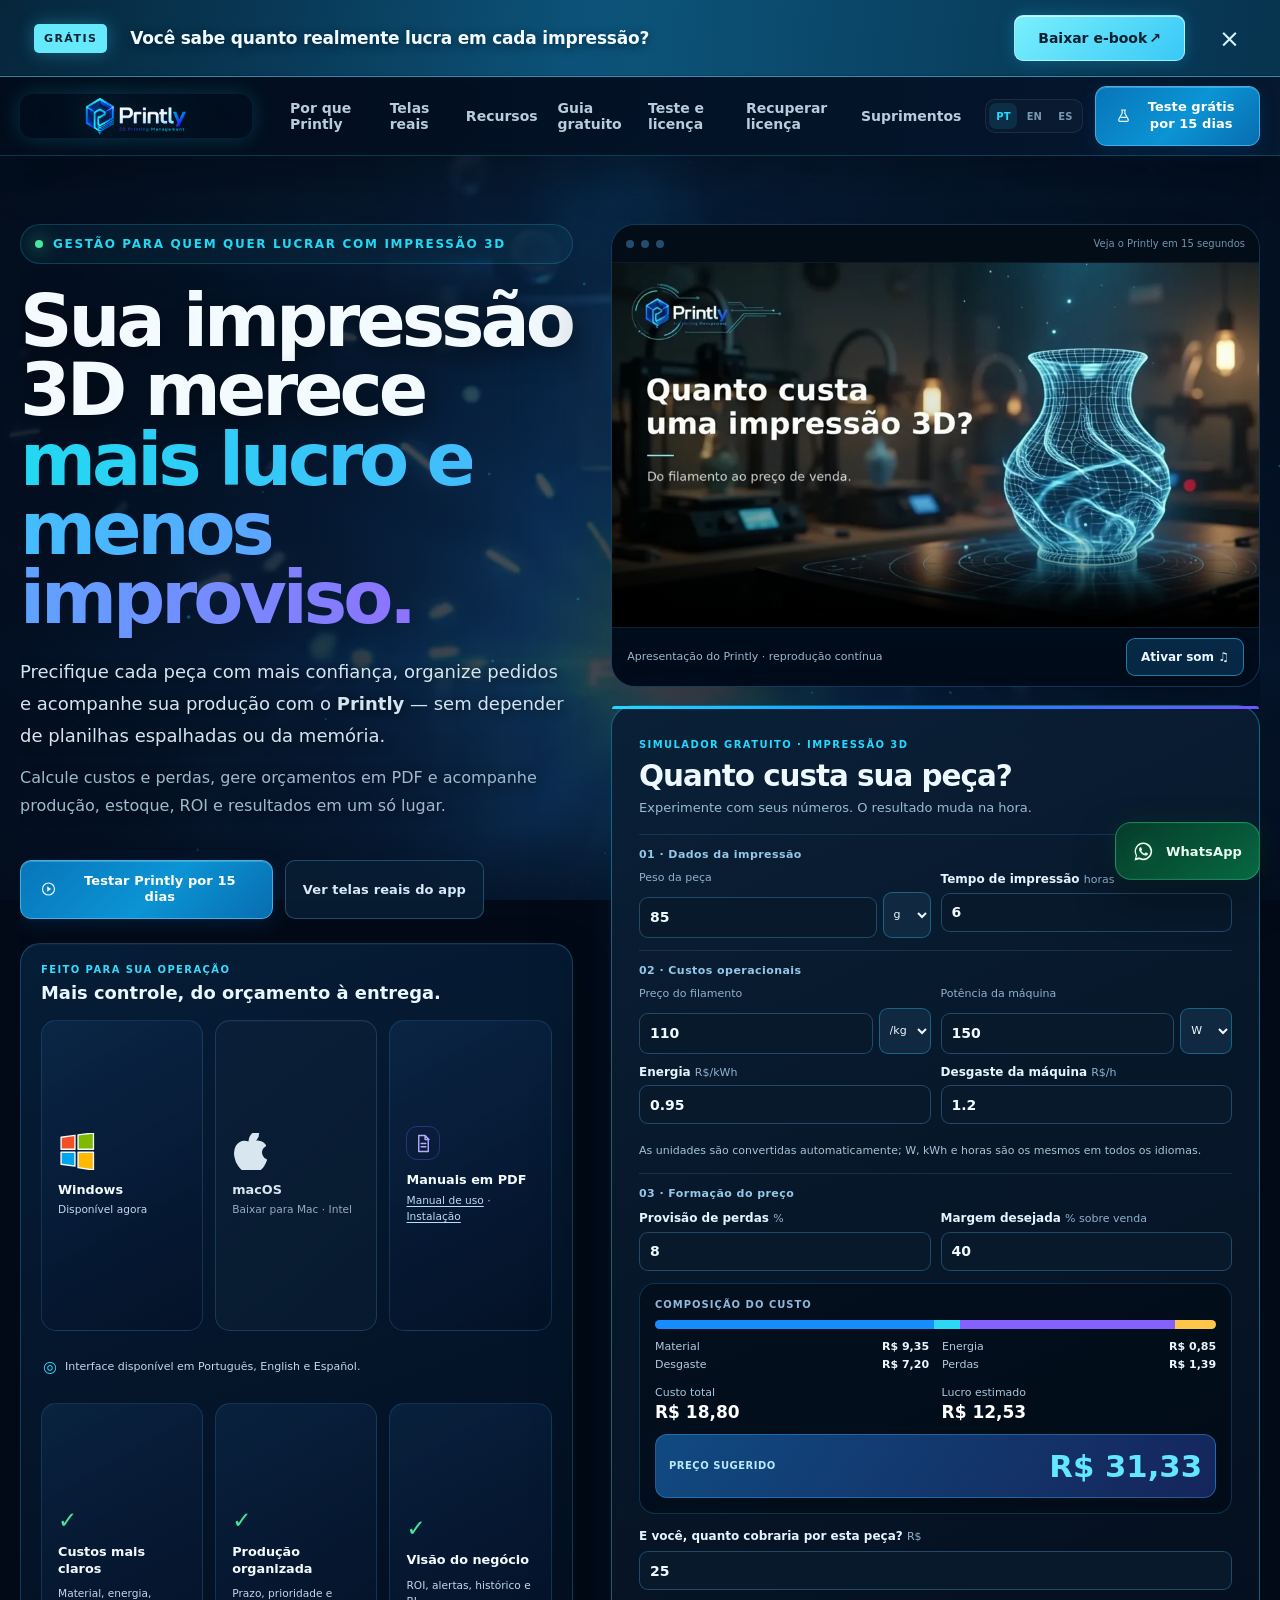
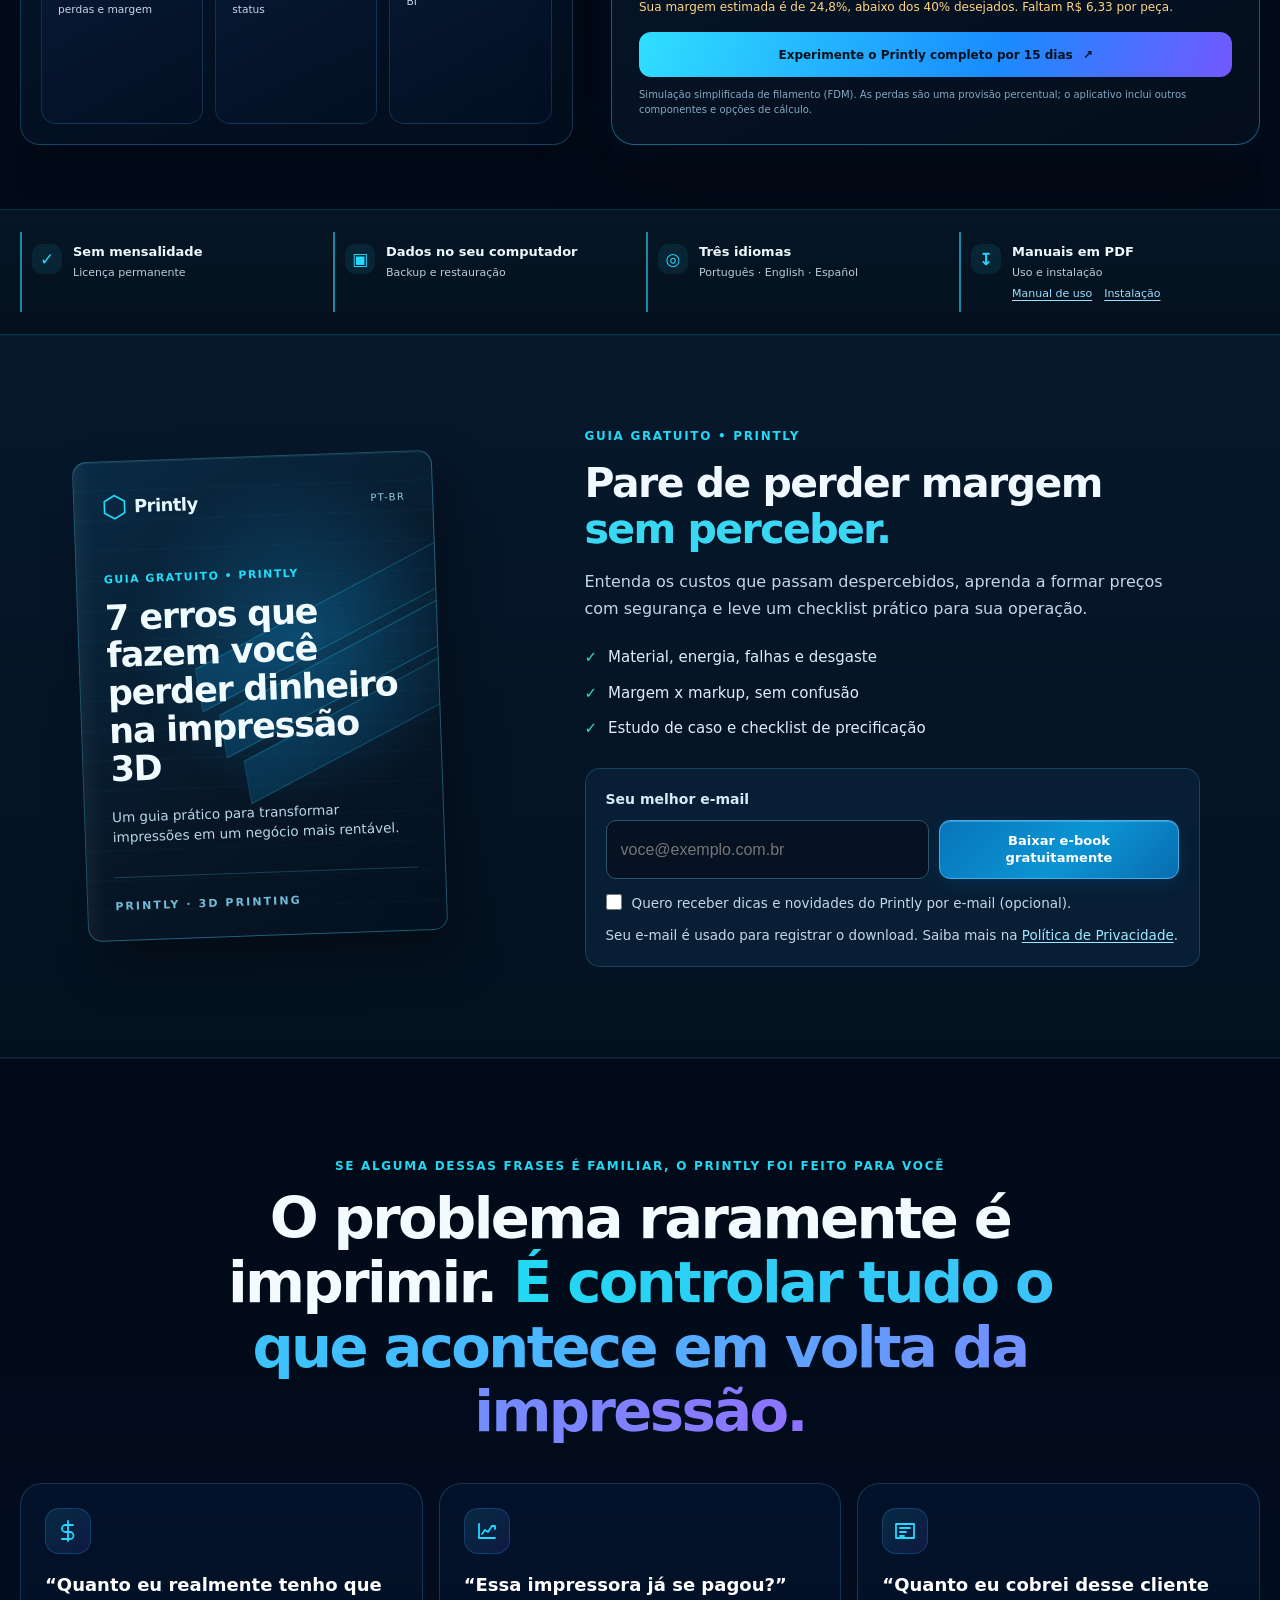
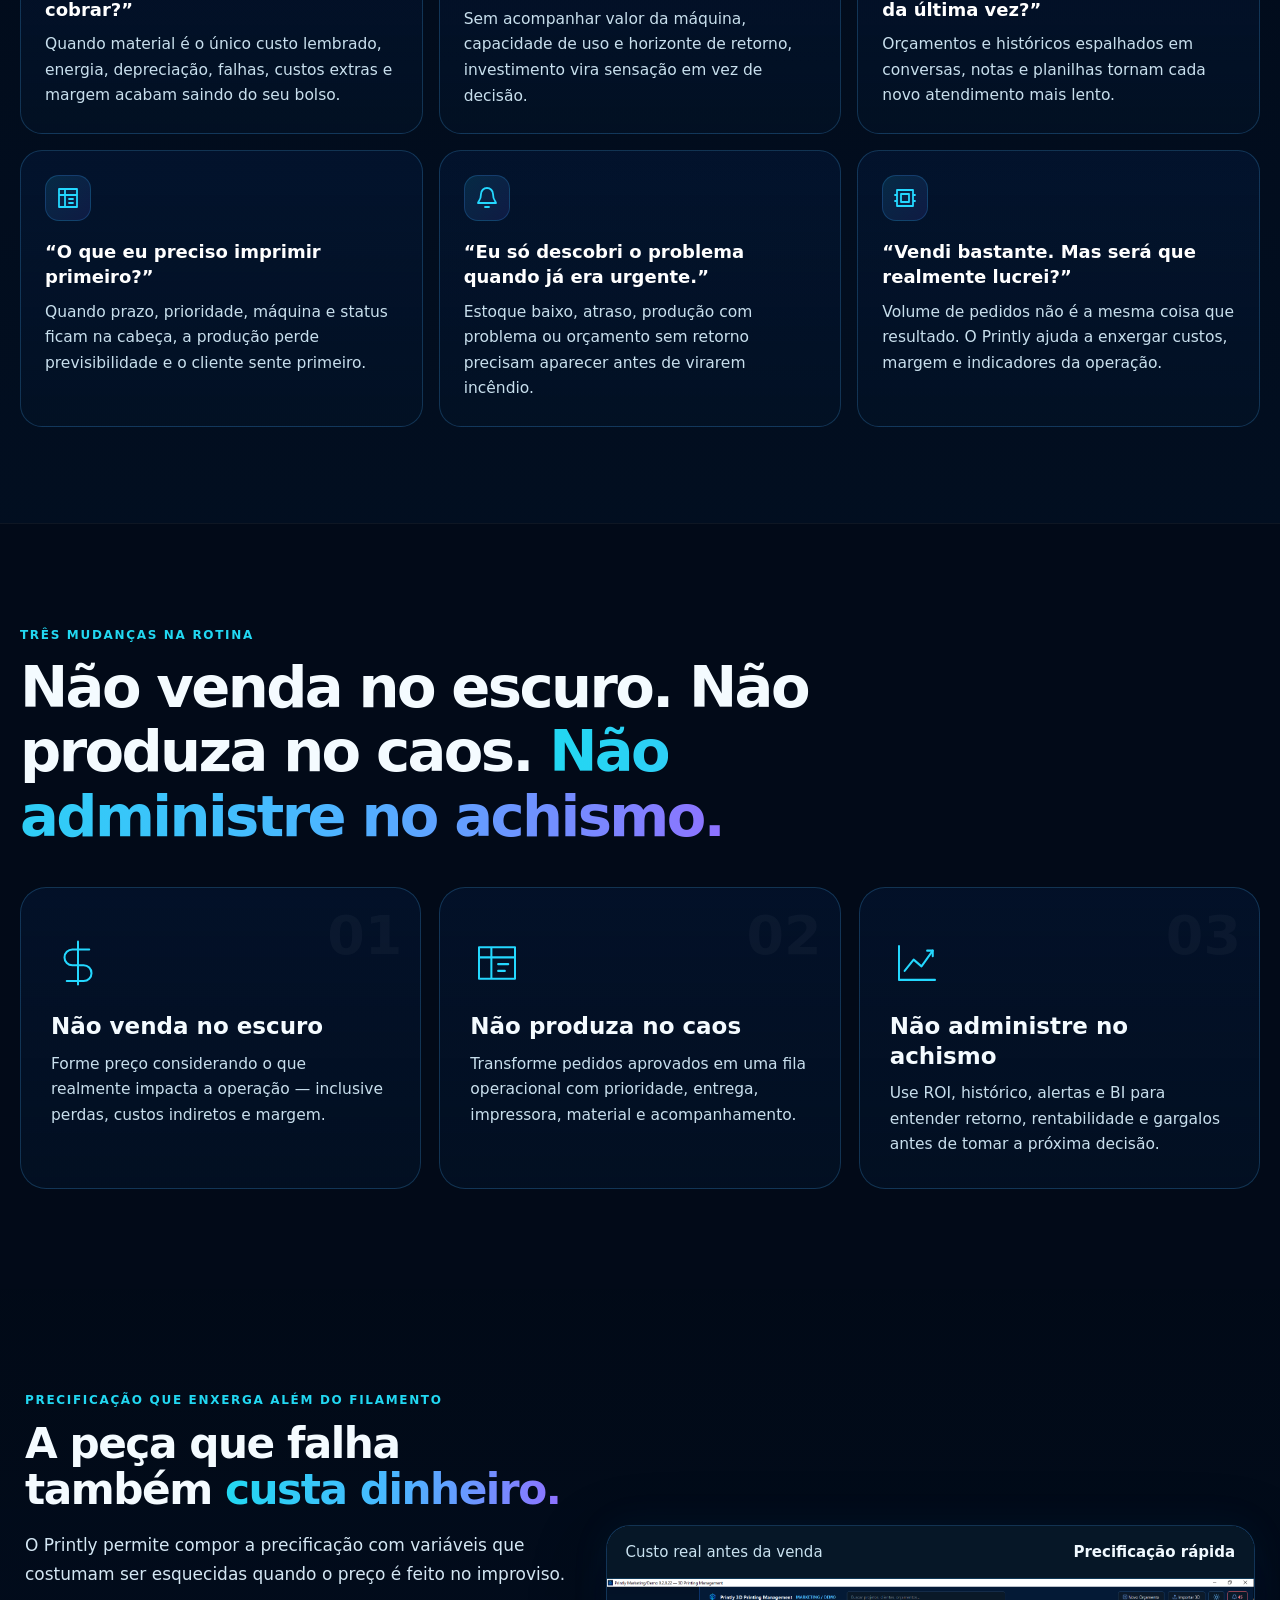
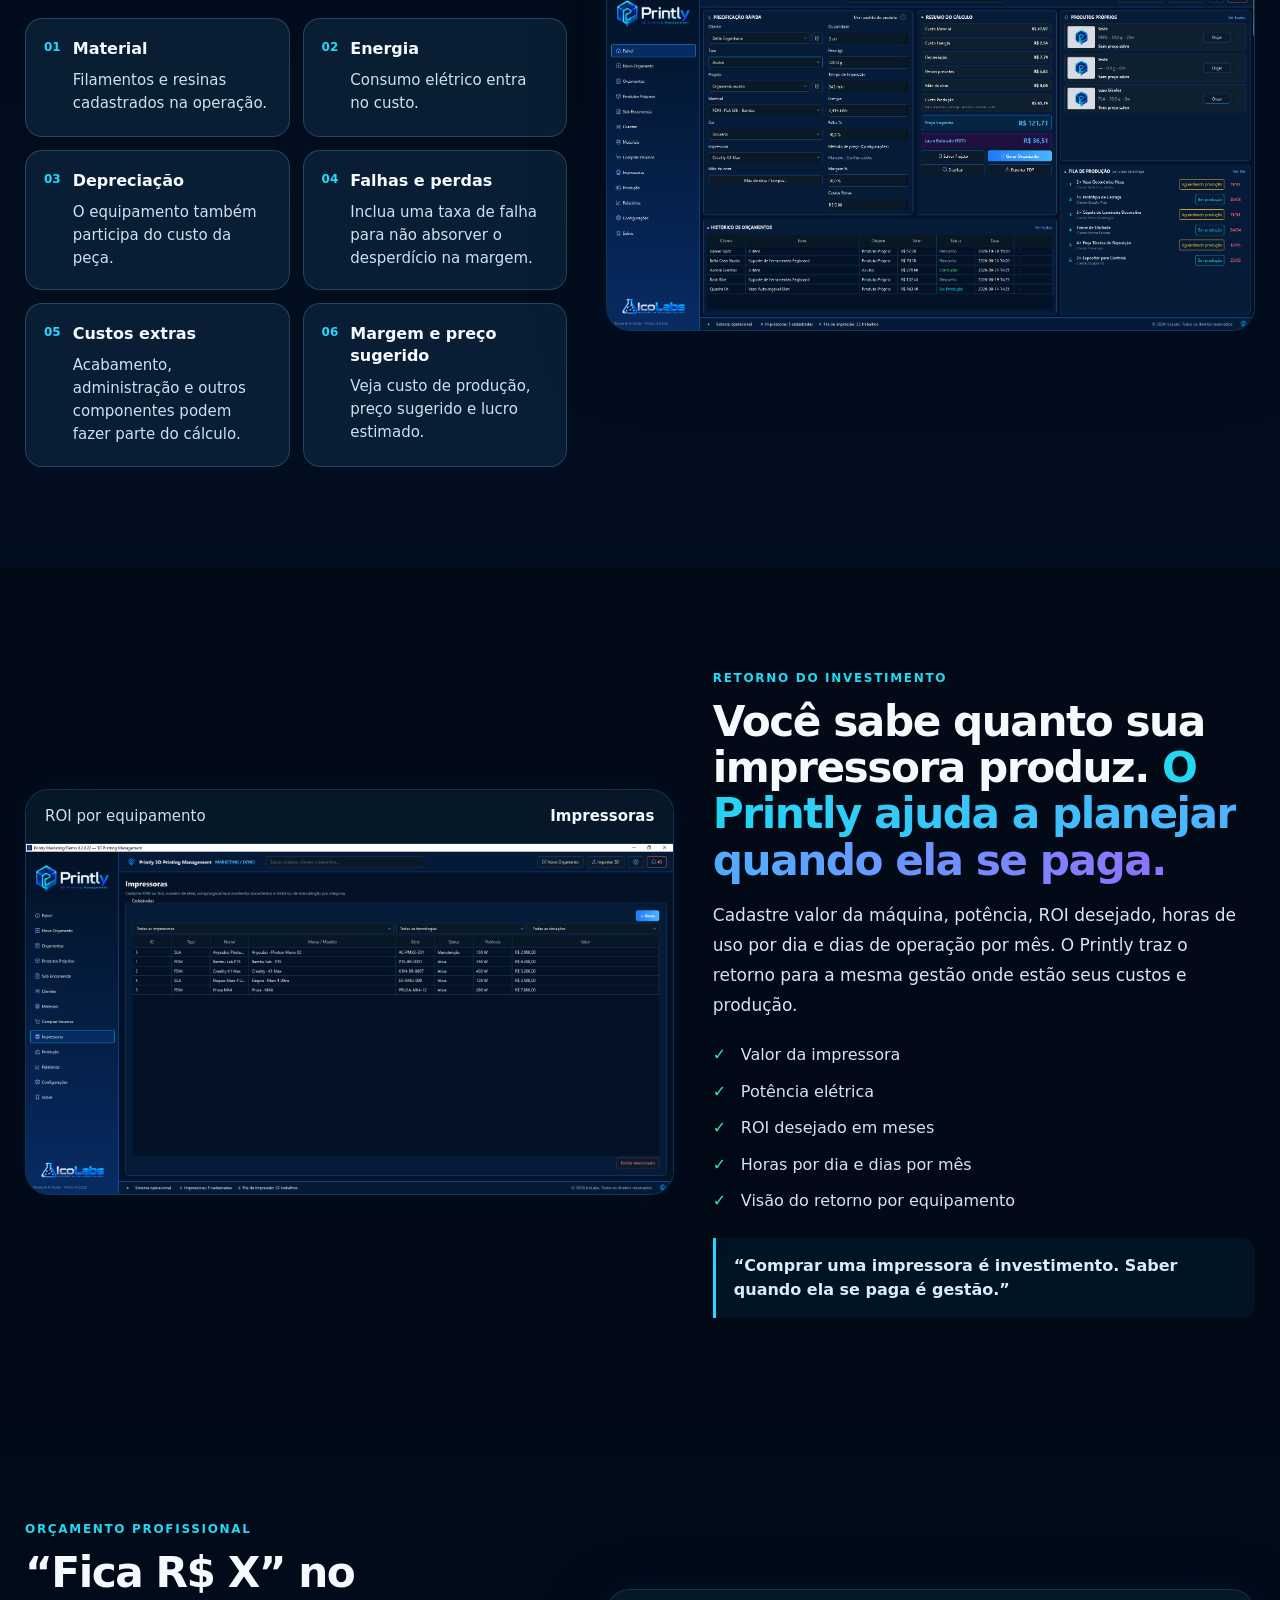
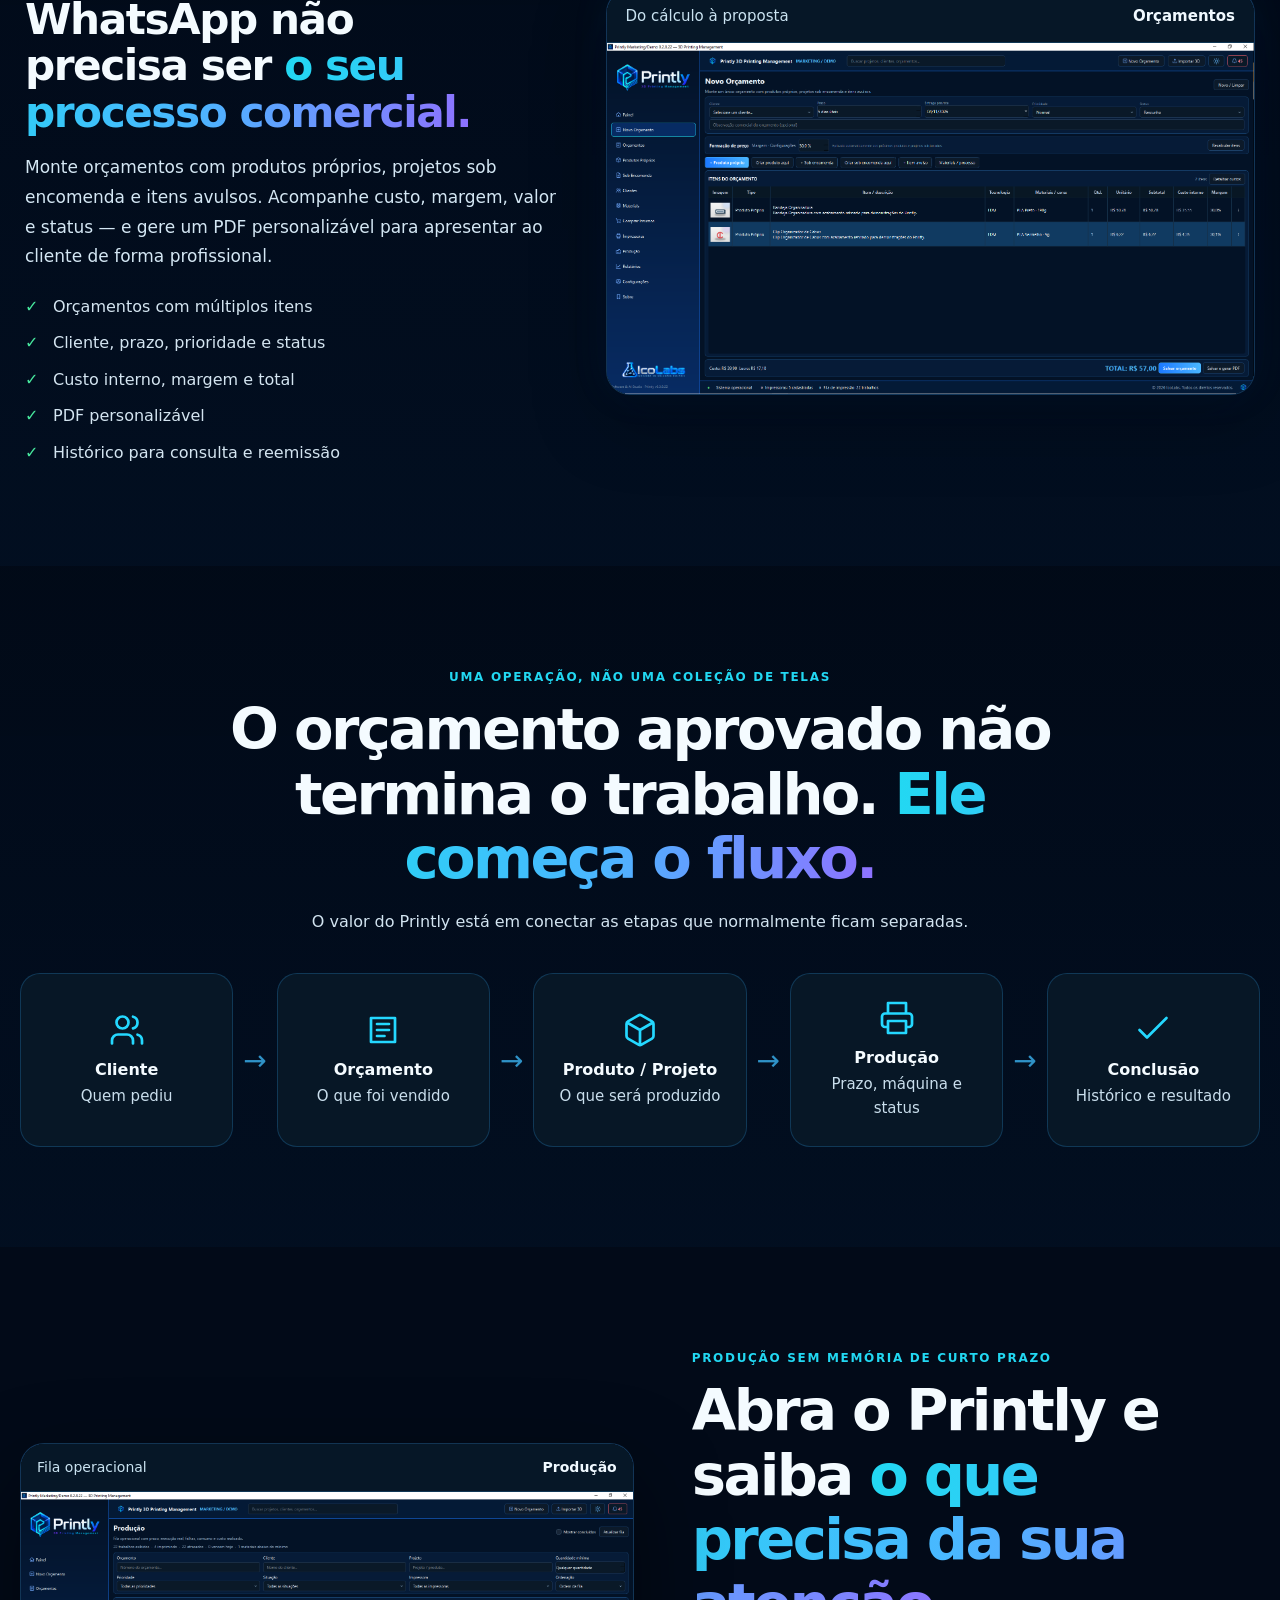
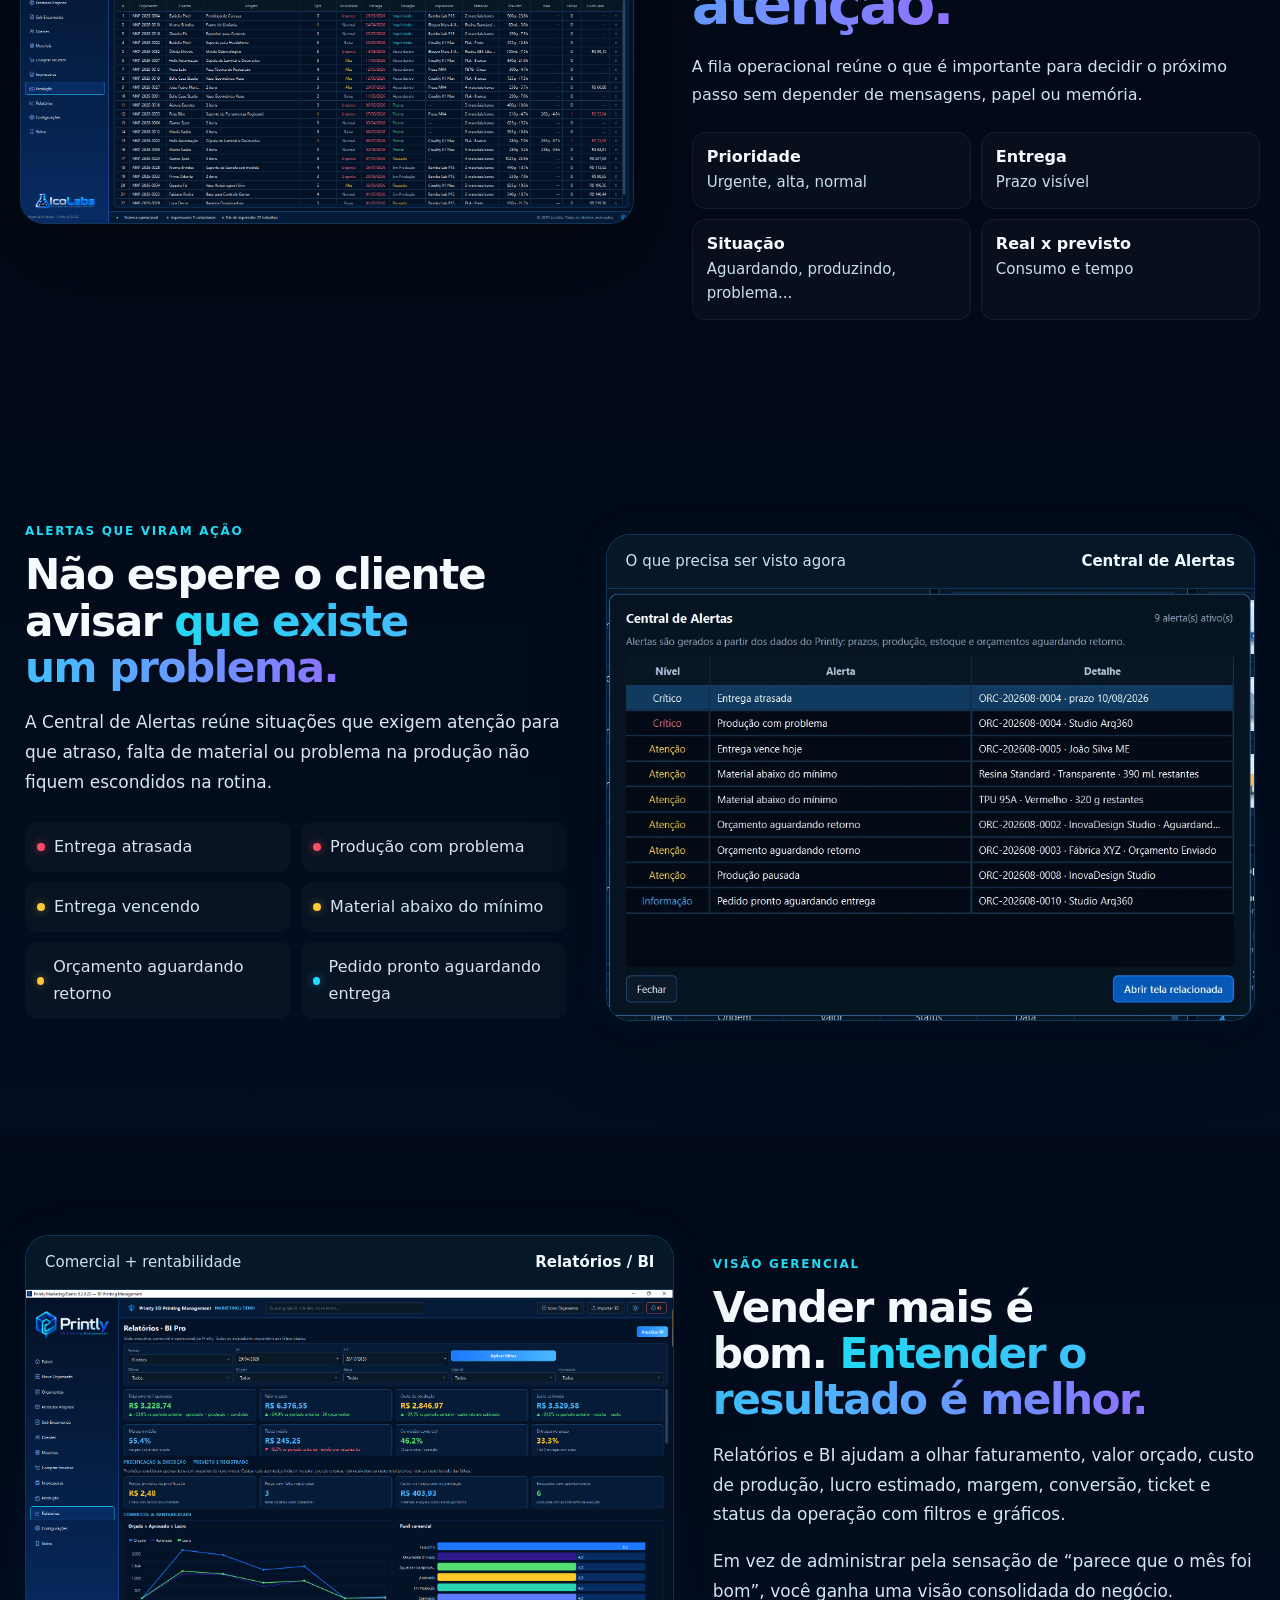
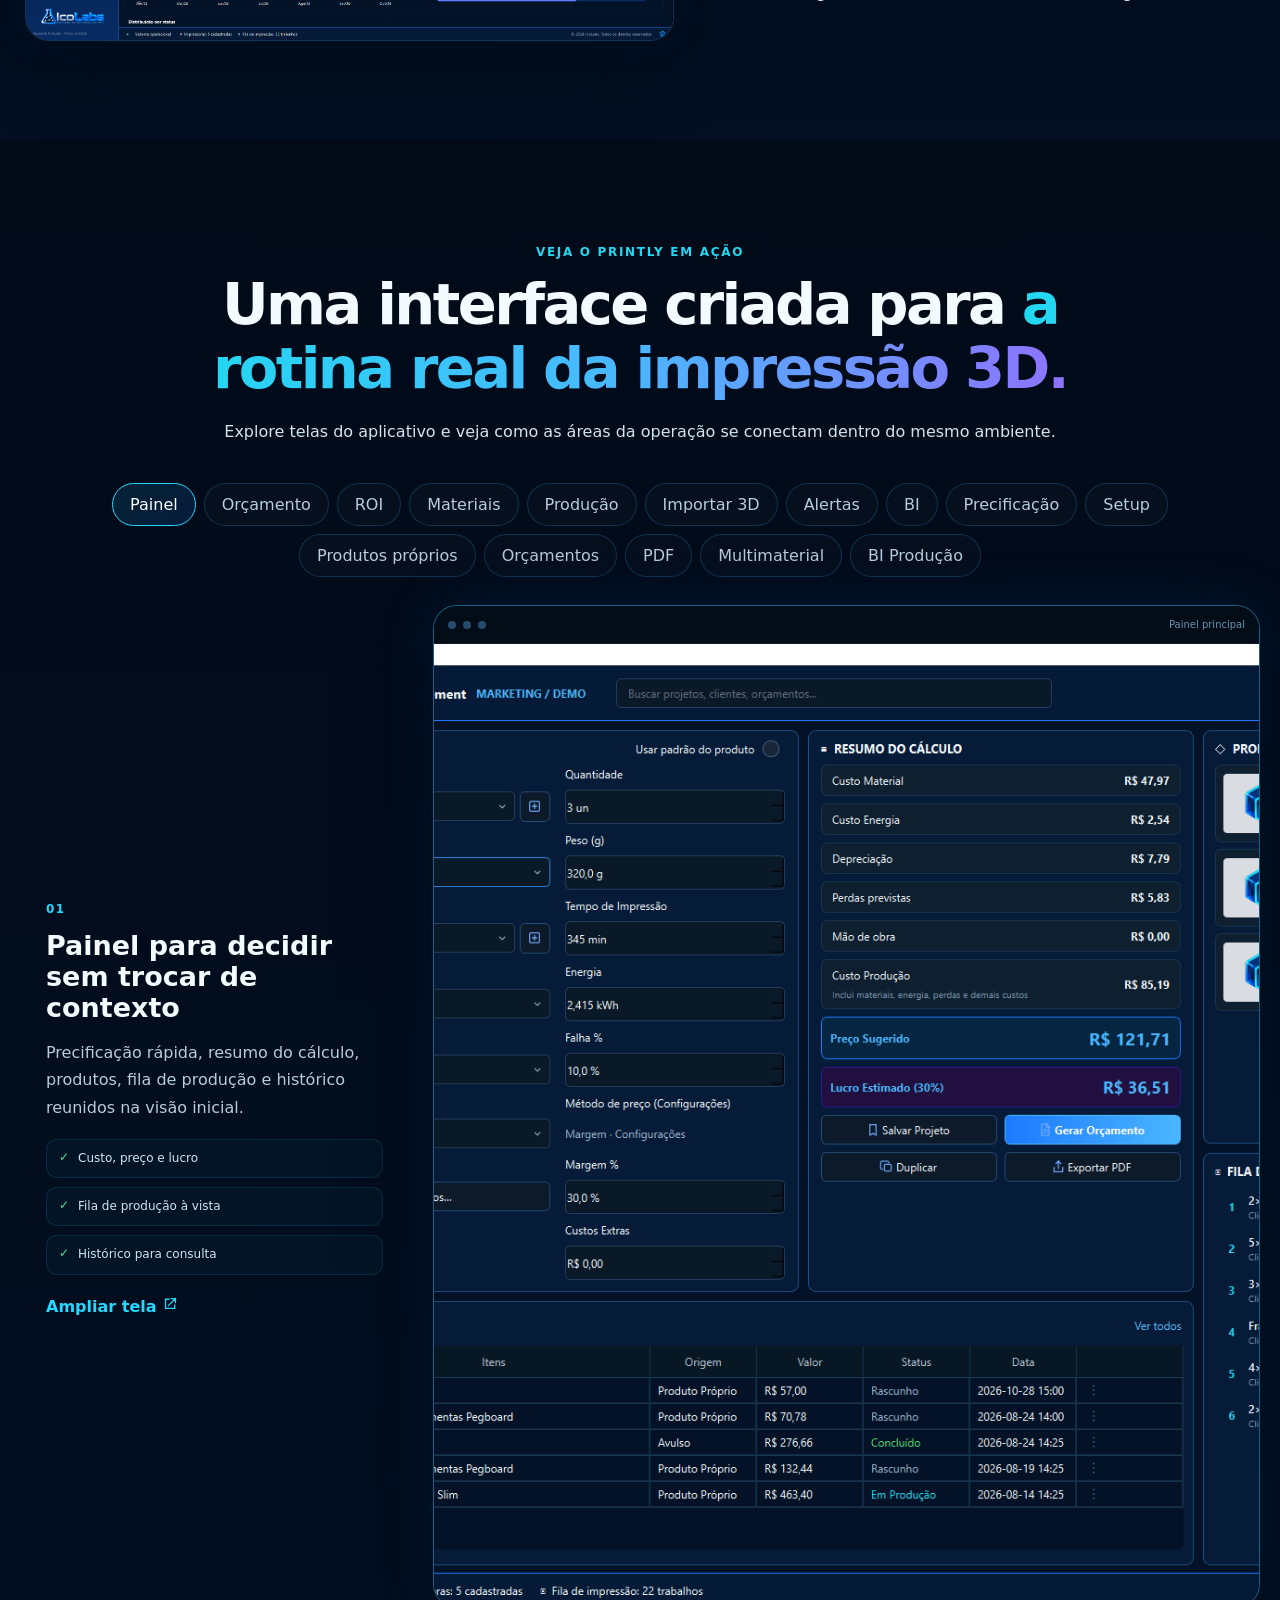
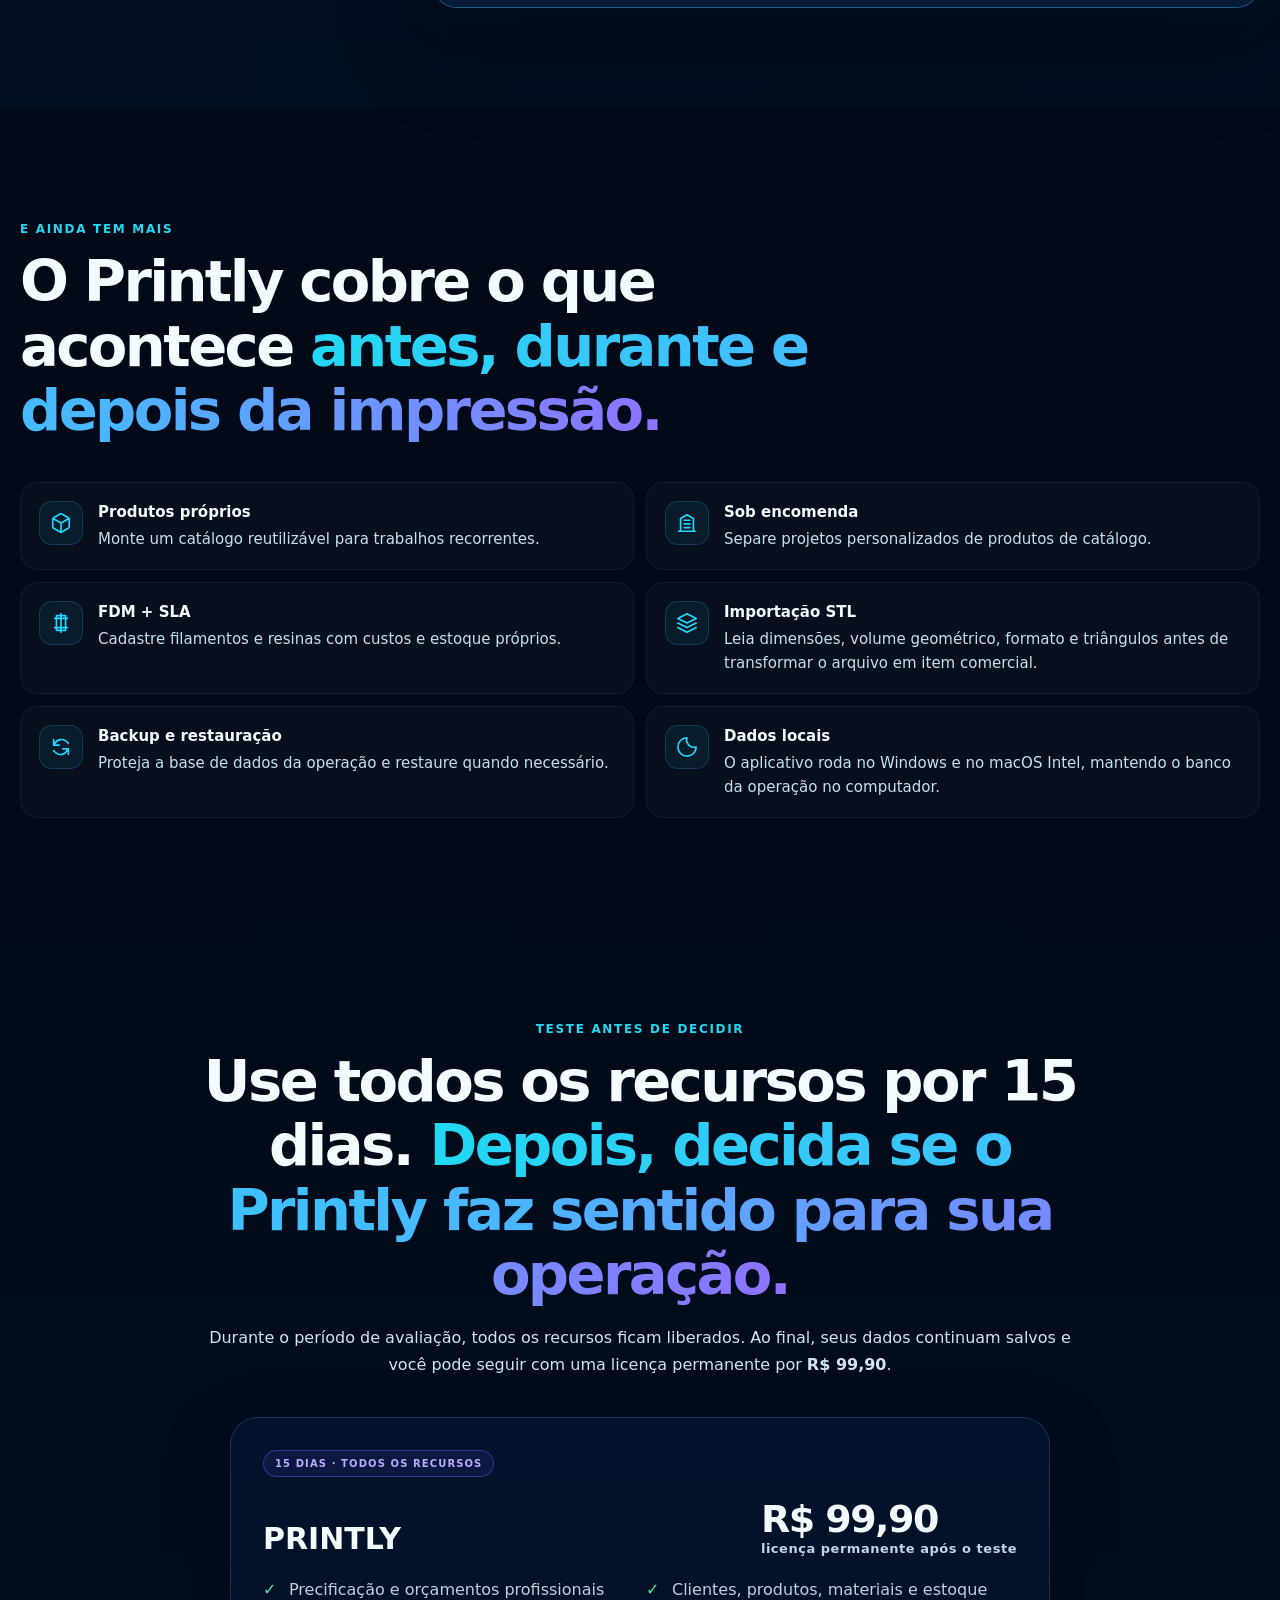
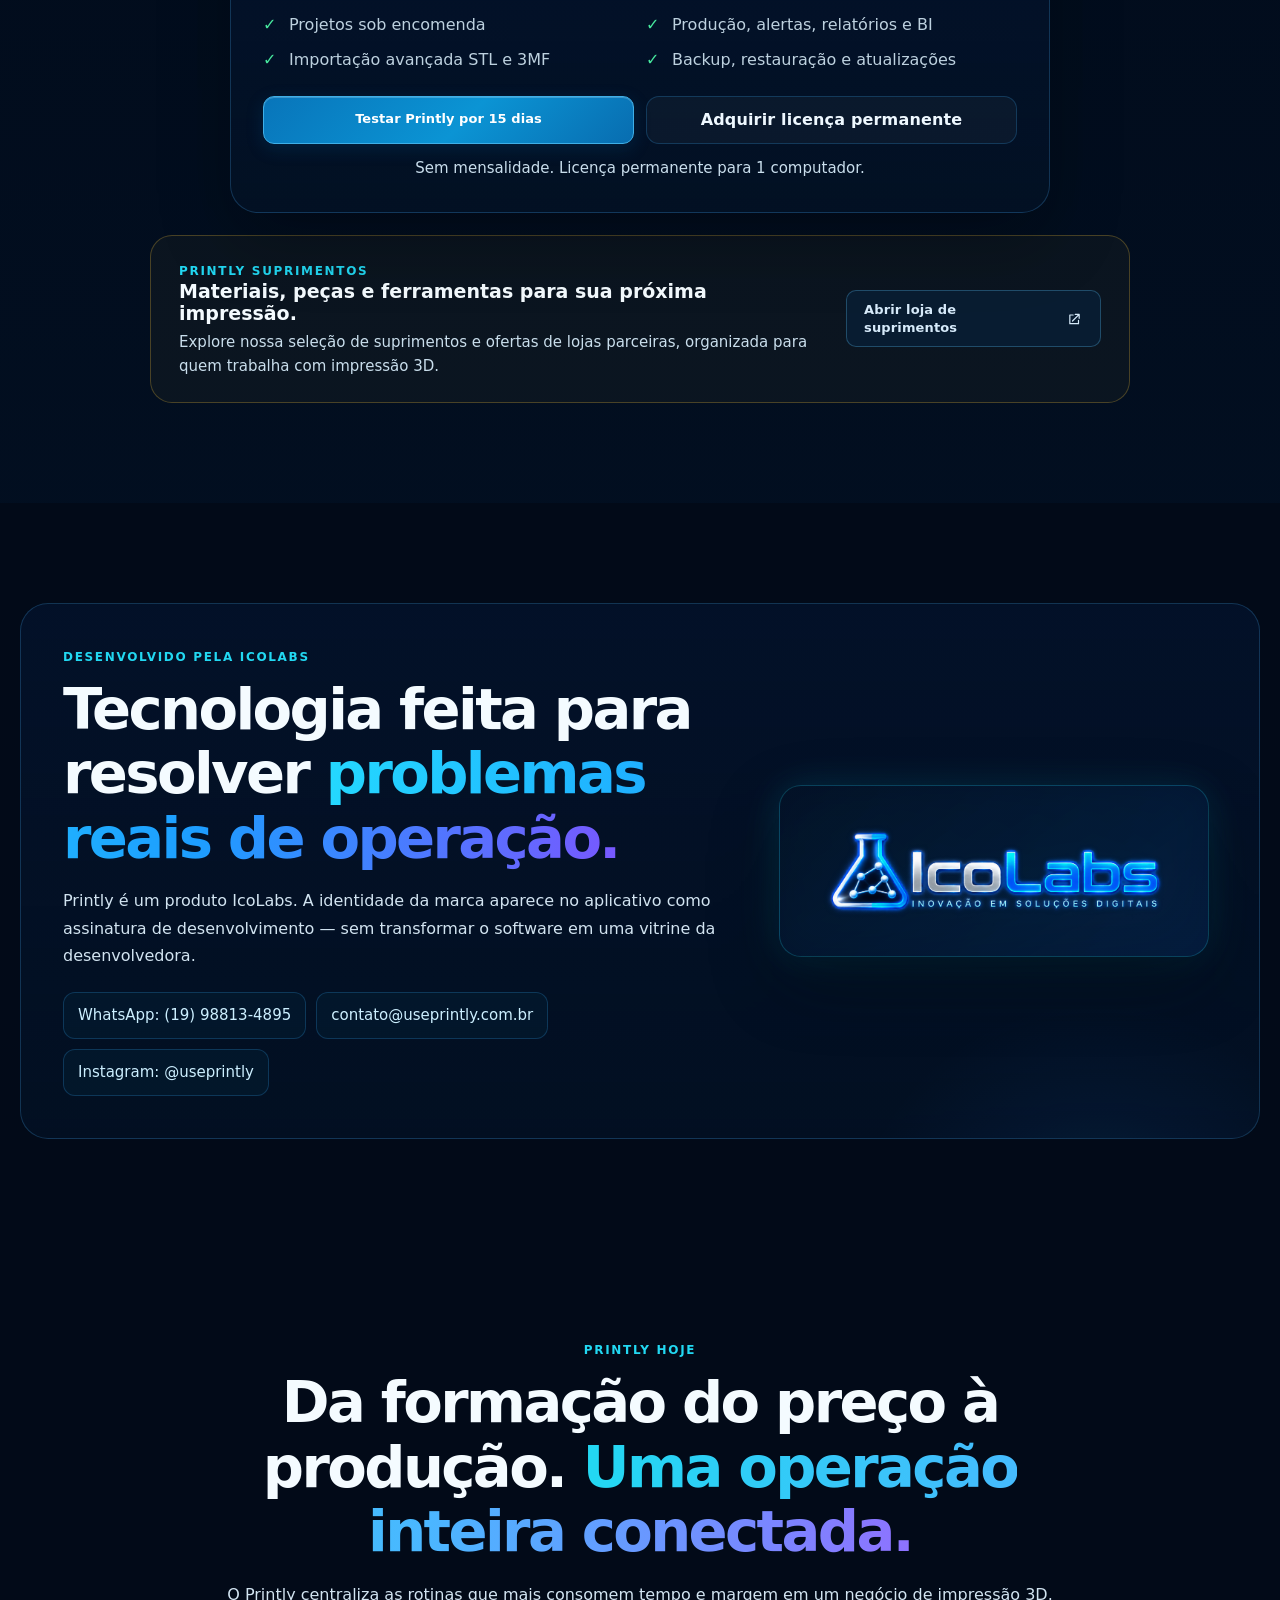
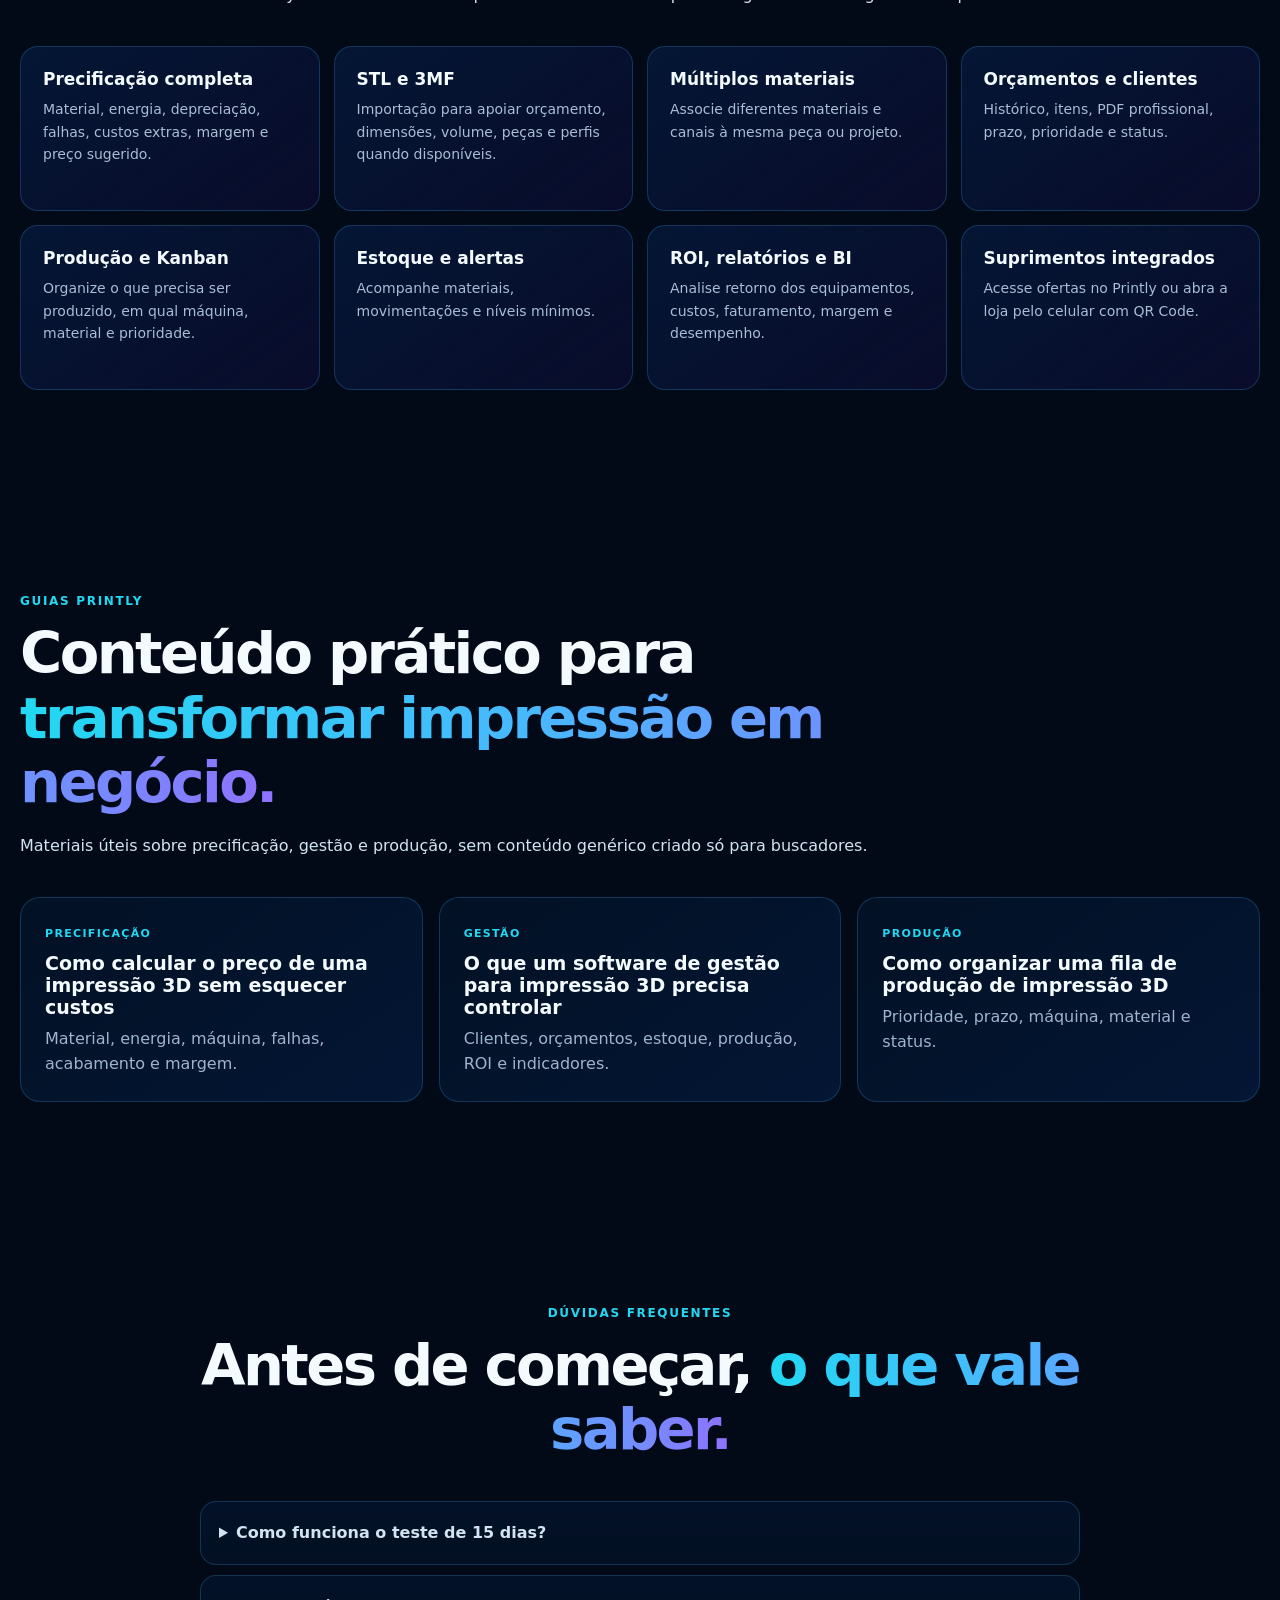
==== commit e216a96c: "Refresh stylesheet for approved wide desktop layout (index.html)" ====
--- a/index.html
+++ b/index.html
@@ -24,7 +24,7 @@
   <meta name="twitter:image" content="https://useprintly.com.br/assets/img/printly-social-card.jpg">
   <title>Printly | Software de gestão e precificação para impressão 3D</title>
   <link rel="icon" href="assets/img/favicon.ico" sizes="any"><link rel="apple-touch-icon" href="assets/img/apple-touch-icon.png"><link rel="preload" as="image" href="assets/img/printly-hero-nozzle-bright.webp" fetchpriority="high">
-  <link rel="stylesheet" href="assets/css/styles.css?v=20261127-readability-1">
+  <link rel="stylesheet" href="assets/css/styles.css?v=20261127-wide-approved-1">
   <script type="application/ld+json">{"@context":"https://schema.org","@graph":[{"@type":"WebSite","@id":"https://useprintly.com.br/#website","url":"https://useprintly.com.br/","name":"Printly","inLanguage":"pt-BR","publisher":{"@id":"https://useprintly.com.br/#organization"}},{"@type":"Organization","@id":"https://useprintly.com.br/#organization","name":"IcoLabs","url":"https://useprintly.com.br/","logo":{"@type":"ImageObject","url":"https://useprintly.com.br/assets/img/icolabs-official-site.png"},"sameAs":["https://www.instagram.com/useprintly/"],"email":"contato@useprintly.com.br"},{"@type":"SoftwareApplication","@id":"https://useprintly.com.br/#software","name":"Printly","alternateName":"Printly 3D Printing Management","url":"https://useprintly.com.br/","applicationCategory":"BusinessApplication","applicationSubCategory":"3D Printing Management Software","operatingSystem":["Windows","macOS (Intel)"],"inLanguage":["pt-BR","en","es"],"description":"Software de gestão e precificação para negócios de impressão 3D, com custos, perdas, ROI, orçamentos, clientes, materiais, estoque, produção, STL/3MF, relatórios e BI.","image":"https://useprintly.com.br/assets/img/printly-social-card.jpg","screenshot":"https://useprintly.com.br/assets/img/screen-dashboard.webp?v=20261028","publisher":{"@id":"https://useprintly.com.br/#organization"},"featureList":["Precificação com material, energia, depreciação, falhas e margem","Orçamentos profissionais em PDF","Clientes, materiais, estoque e produtos próprios","Projetos sob encomenda e fila de produção","Importação STL e 3MF","Múltiplos materiais","ROI de impressoras","Relatórios e BI","Loja de suprimentos integrada"],"offers":{"@type":"Offer","price":"99.90","priceCurrency":"BRL","availability":"https://schema.org/InStock","url":"https://useprintly.com.br/#planos"}}]}</script>
 <link rel="stylesheet" href="assets/css/brand-2026.css?v=20261019-7"><style>
 .printly-hero-video{margin:0;min-width:0;overflow:hidden}
--- a/assets/css/styles.css
+++ b/assets/css/styles.css
@@ -558,3 +558,110 @@
  .cost-list strong{font-size:14px}
  .cost-list small{font-size:13px}
 }
+
+/* Desktop-wide editorial layout preview — do not modify hero or calculator */
+@media (min-width:1101px){
+  .money-section>.container,
+  .roi-section>.container,
+  .quote-section>.container,
+  .alerts-section>.container,
+  .bi-section>.container{
+    width:min(1580px,calc(100% - 64px));
+    max-width:none;
+  }
+  .money-section .split-row,
+  .roi-section .split-row,
+  .quote-section .split-row,
+  .alerts-section .split-row,
+  .bi-section .split-row,
+  .money-section .split-row.reverse,
+  .roi-section .split-row.reverse,
+  .quote-section .split-row.reverse,
+  .alerts-section .split-row.reverse,
+  .bi-section .split-row.reverse{
+    grid-template-columns:minmax(0,.91fr) minmax(0,1.09fr);
+    column-gap:clamp(28px,3vw,54px);
+    align-items:center;
+  }
+  .money-section .split-row.reverse,
+  .roi-section .split-row.reverse,
+  .quote-section .split-row.reverse,
+  .alerts-section .split-row.reverse,
+  .bi-section .split-row.reverse{
+    grid-template-columns:minmax(0,1.09fr) minmax(0,.91fr);
+  }
+  .money-section .split-copy,
+  .roi-section .split-copy,
+  .quote-section .split-copy,
+  .alerts-section .split-copy,
+  .bi-section .split-copy {min-width:0}
+  .money-section .split-copy h2,
+  .roi-section .split-copy h2,
+  .quote-section .split-copy h2,
+  .alerts-section .split-copy h2,
+  .bi-section .split-copy h2 {
+    font-size:clamp(40px,3.6vw,65px);
+    line-height:1.10;
+    letter-spacing:-.035em;
+    text-wrap:balance;
+  }
+  .money-section .split-copy>p,
+  .roi-section .split-copy>p,
+  .quote-section .split-copy>p,
+  .alerts-section .split-copy>p,
+  .bi-section .split-copy>p{
+    font-size:clamp(17px,1.14vw,19px);
+    line-height:1.75;
+    max-width:660px;
+    color:#d4e7f4;
+  }
+  .money-section .split-copy li,
+  .roi-section .split-copy li,
+  .quote-section .split-copy li,
+  .alerts-section .split-copy li,
+  .bi-section .split-copy li{
+    font-size:clamp(16px,1.08vw,18px);
+    line-height:1.65;
+    color:#d4e5f1;
+  }
+  .money-section .split-screen,
+  .roi-section .split-screen,
+  .quote-section .split-screen,
+  .alerts-section .split-screen,
+  .bi-section .split-screen{
+    min-width:0;
+    width:100%;
+    border-color:rgba(90,182,233,.33);
+    box-shadow:0 24px 70px rgba(0,5,15,.34),0 0 38px rgba(24,126,205,.08);
+  }
+  .money-section .split-screen img,
+  .roi-section .split-screen img,
+  .quote-section .split-screen img,
+  .alerts-section .split-screen img,
+  .bi-section .split-screen img {
+    display:block;
+    width:100%;
+    height:auto;
+  }
+  .money-section .screen-caption,
+  .roi-section .screen-caption,
+  .quote-section .screen-caption,
+  .alerts-section .screen-caption,
+  .bi-section .screen-caption{
+    font-size:15px;
+    padding:15px 19px;
+  }
+}
+@media (min-width:1101px) and (max-width:1350px){
+  .money-section>.container,.roi-section>.container,.quote-section>.container,.alerts-section>.container,.bi-section>.container{
+    width:calc(100% - 50px);
+  }
+  .money-section .split-copy h2,.roi-section .split-copy h2,.quote-section .split-copy h2,.alerts-section .split-copy h2,.bi-section .split-copy h2{font-size:clamp(37px,3.3vw,48px)}
+}
+@media(max-width:1100px){
+  .money-section>.container,.roi-section>.container,.quote-section>.container,.alerts-section>.container,.bi-section>.container{
+    width:min(var(--max),calc(100% - 32px));
+  }
+  .money-section .split-copy>p,.roi-section .split-copy>p,.quote-section .split-copy>p,.alerts-section .split-copy>p,.bi-section .split-copy>p{font-size:16px;line-height:1.7}
+  .money-section .split-copy li,.roi-section .split-copy li,.quote-section .split-copy li,.alerts-section .split-copy li,.bi-section .split-copy li{font-size:16px;line-height:1.6}
+}
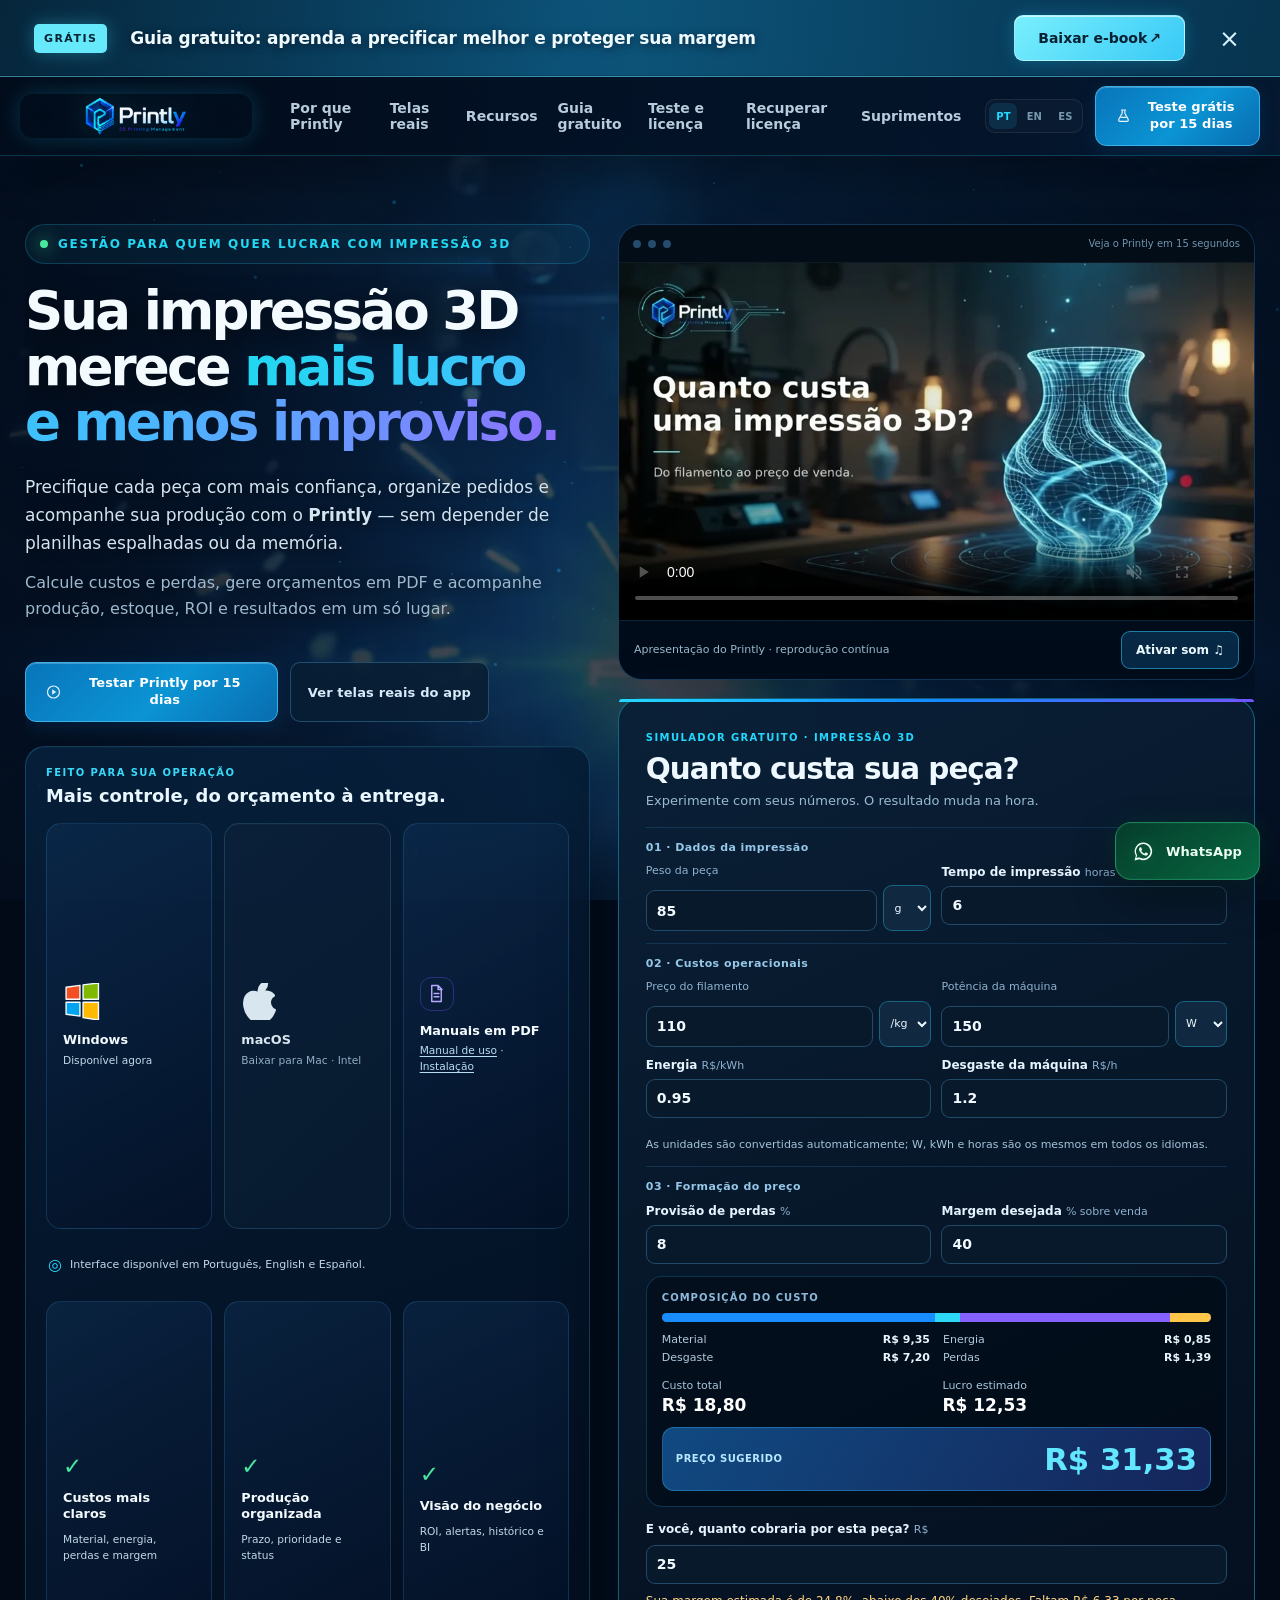
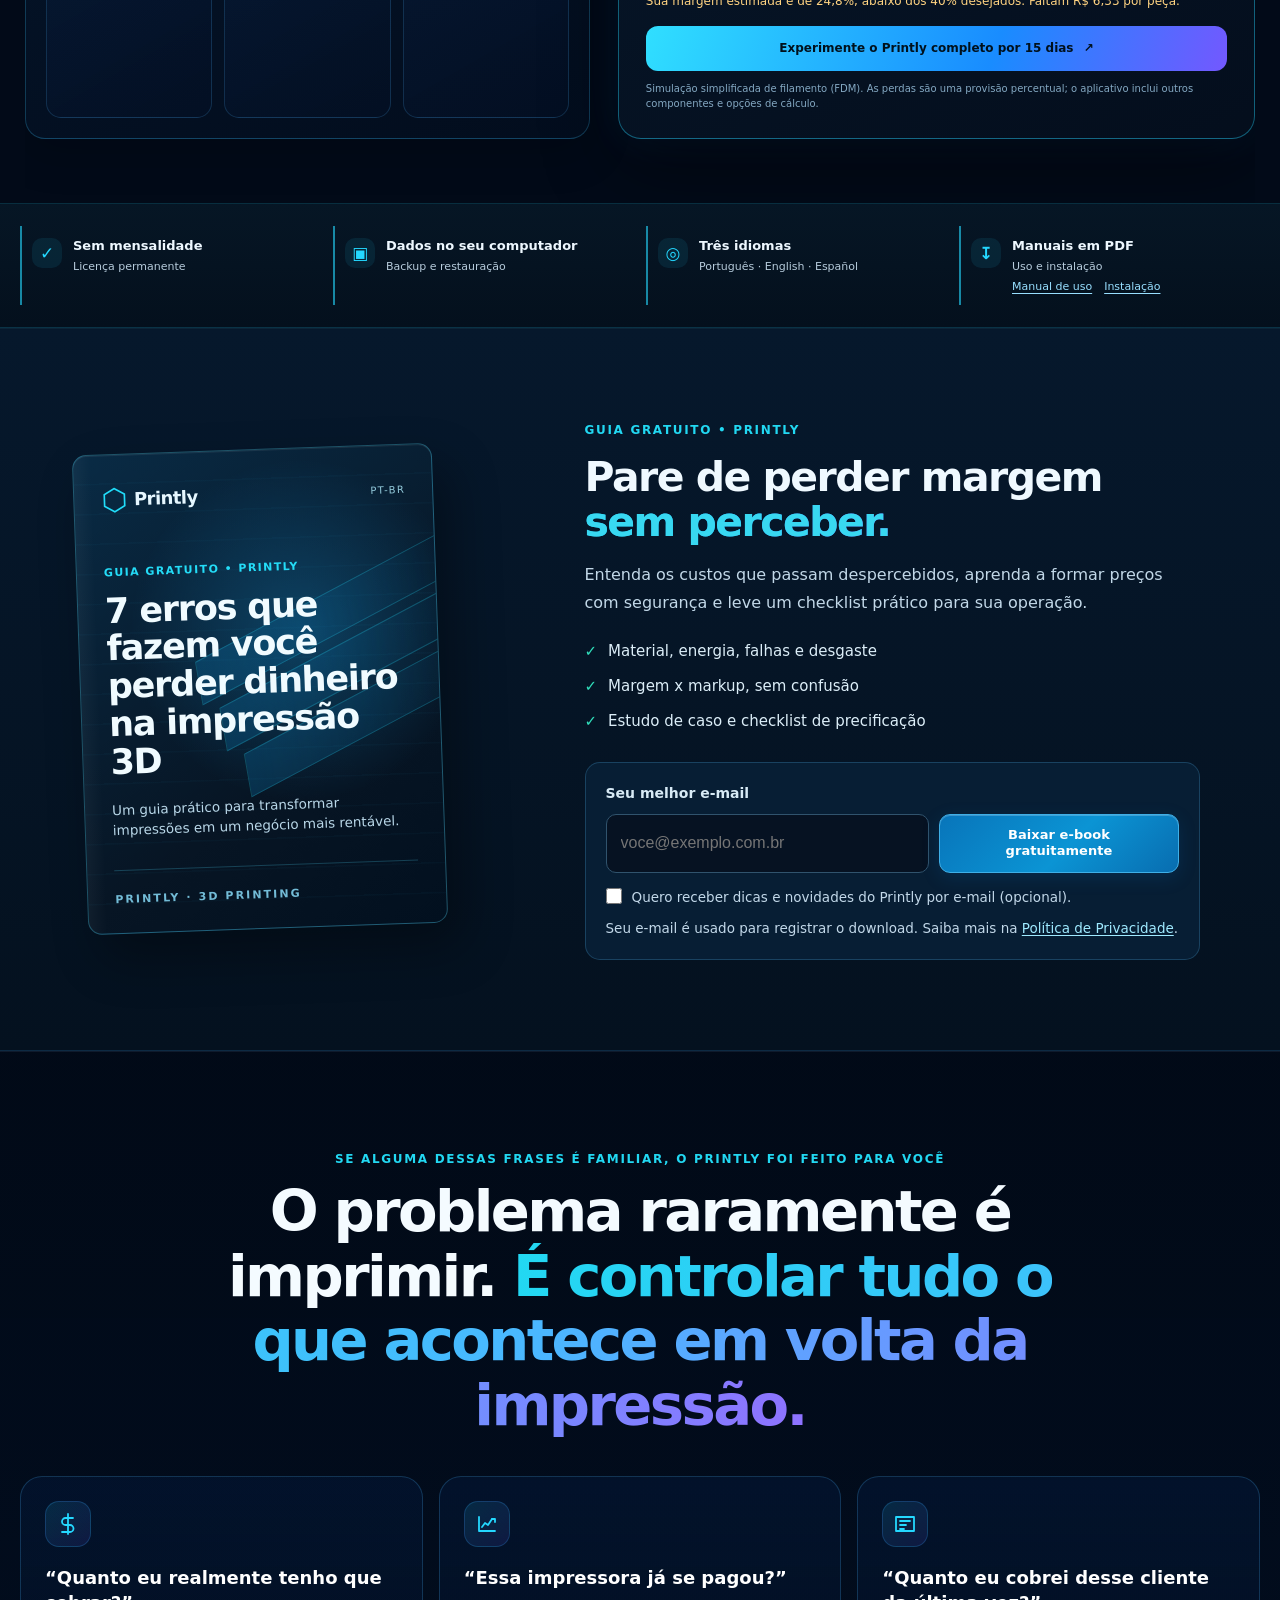
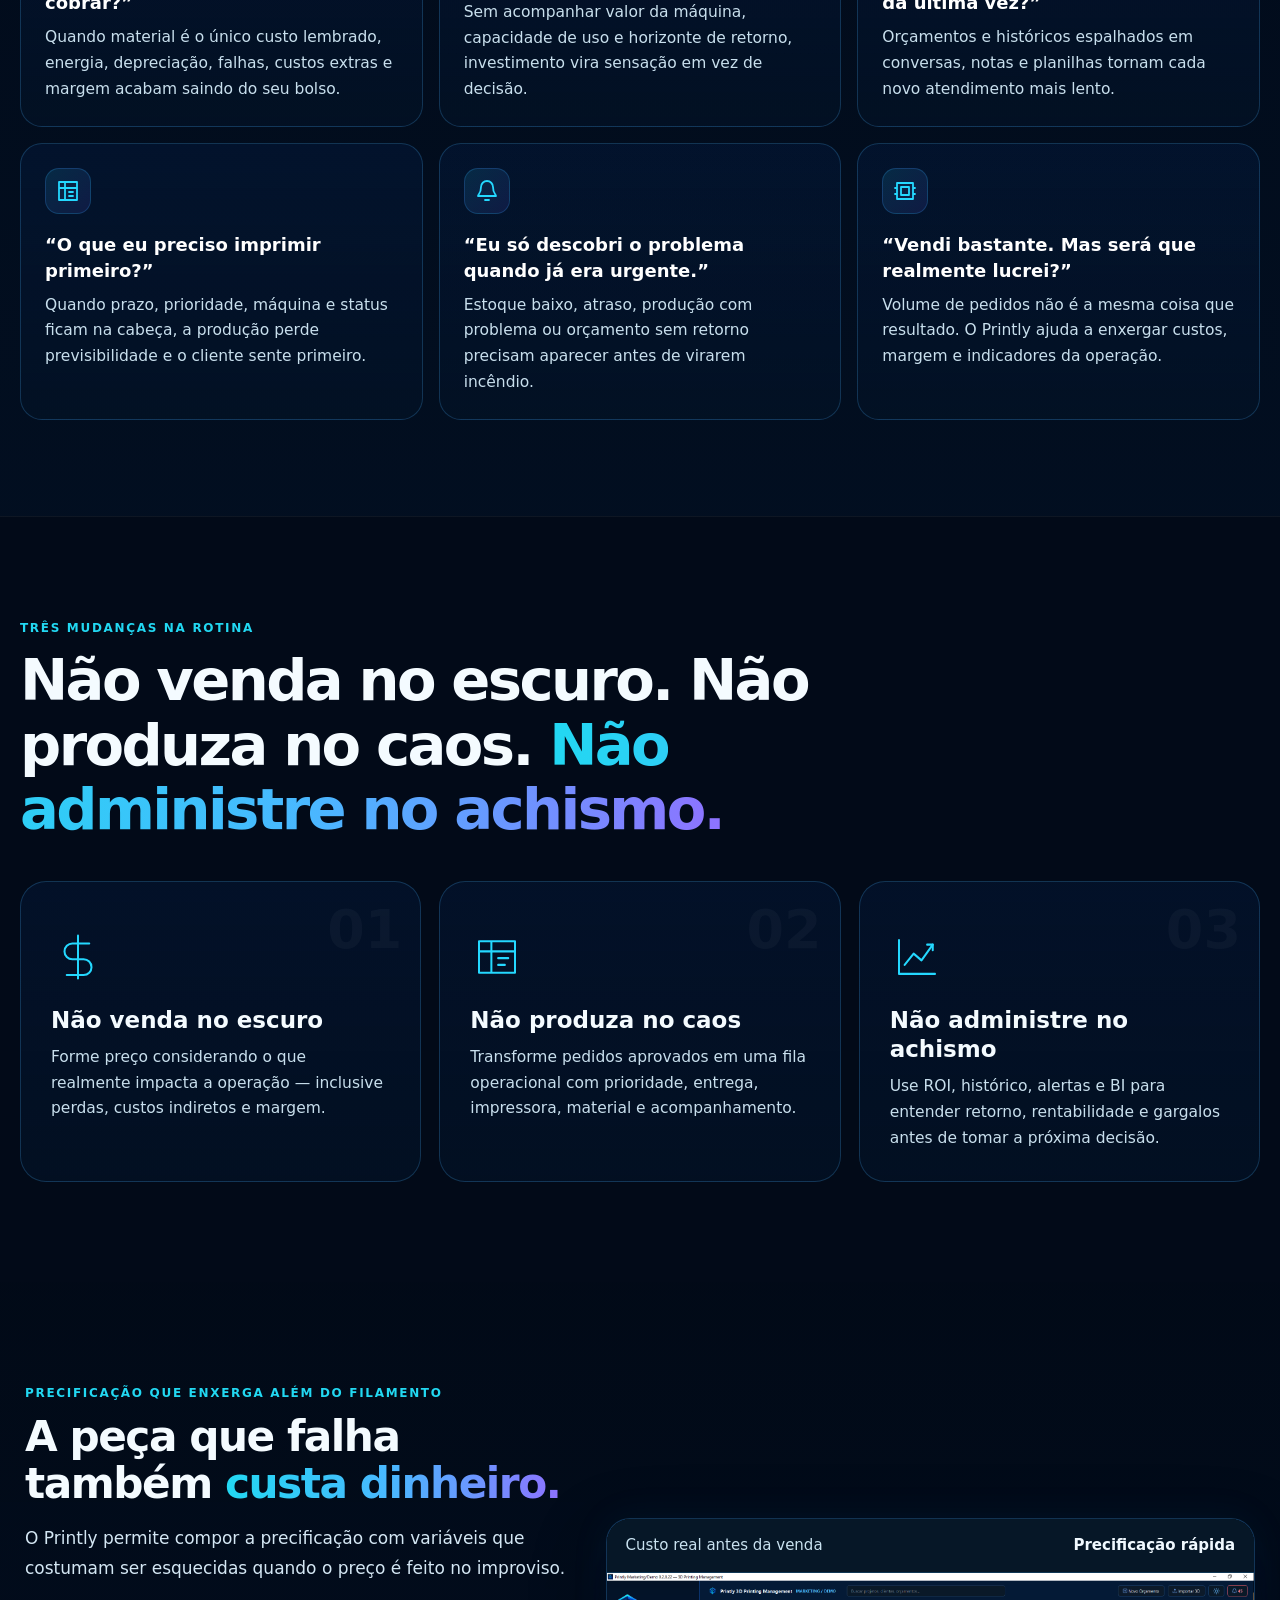
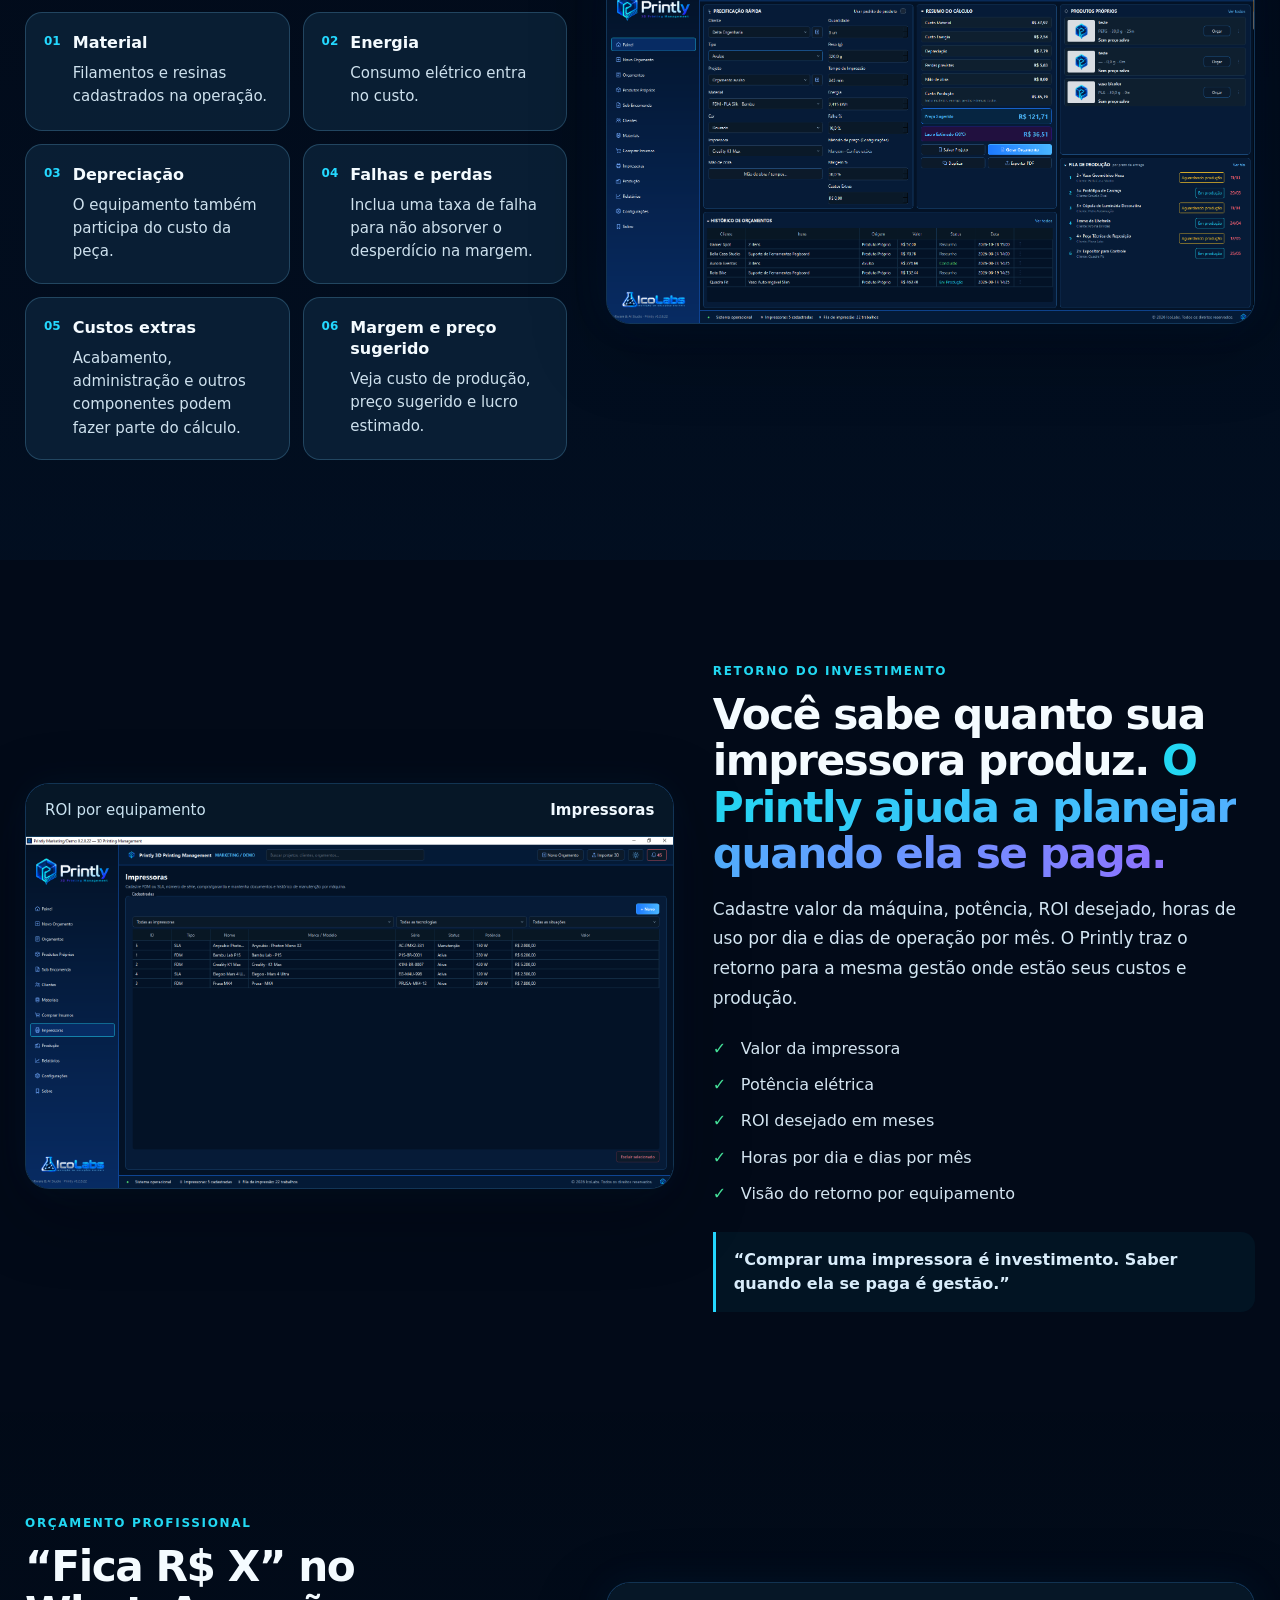
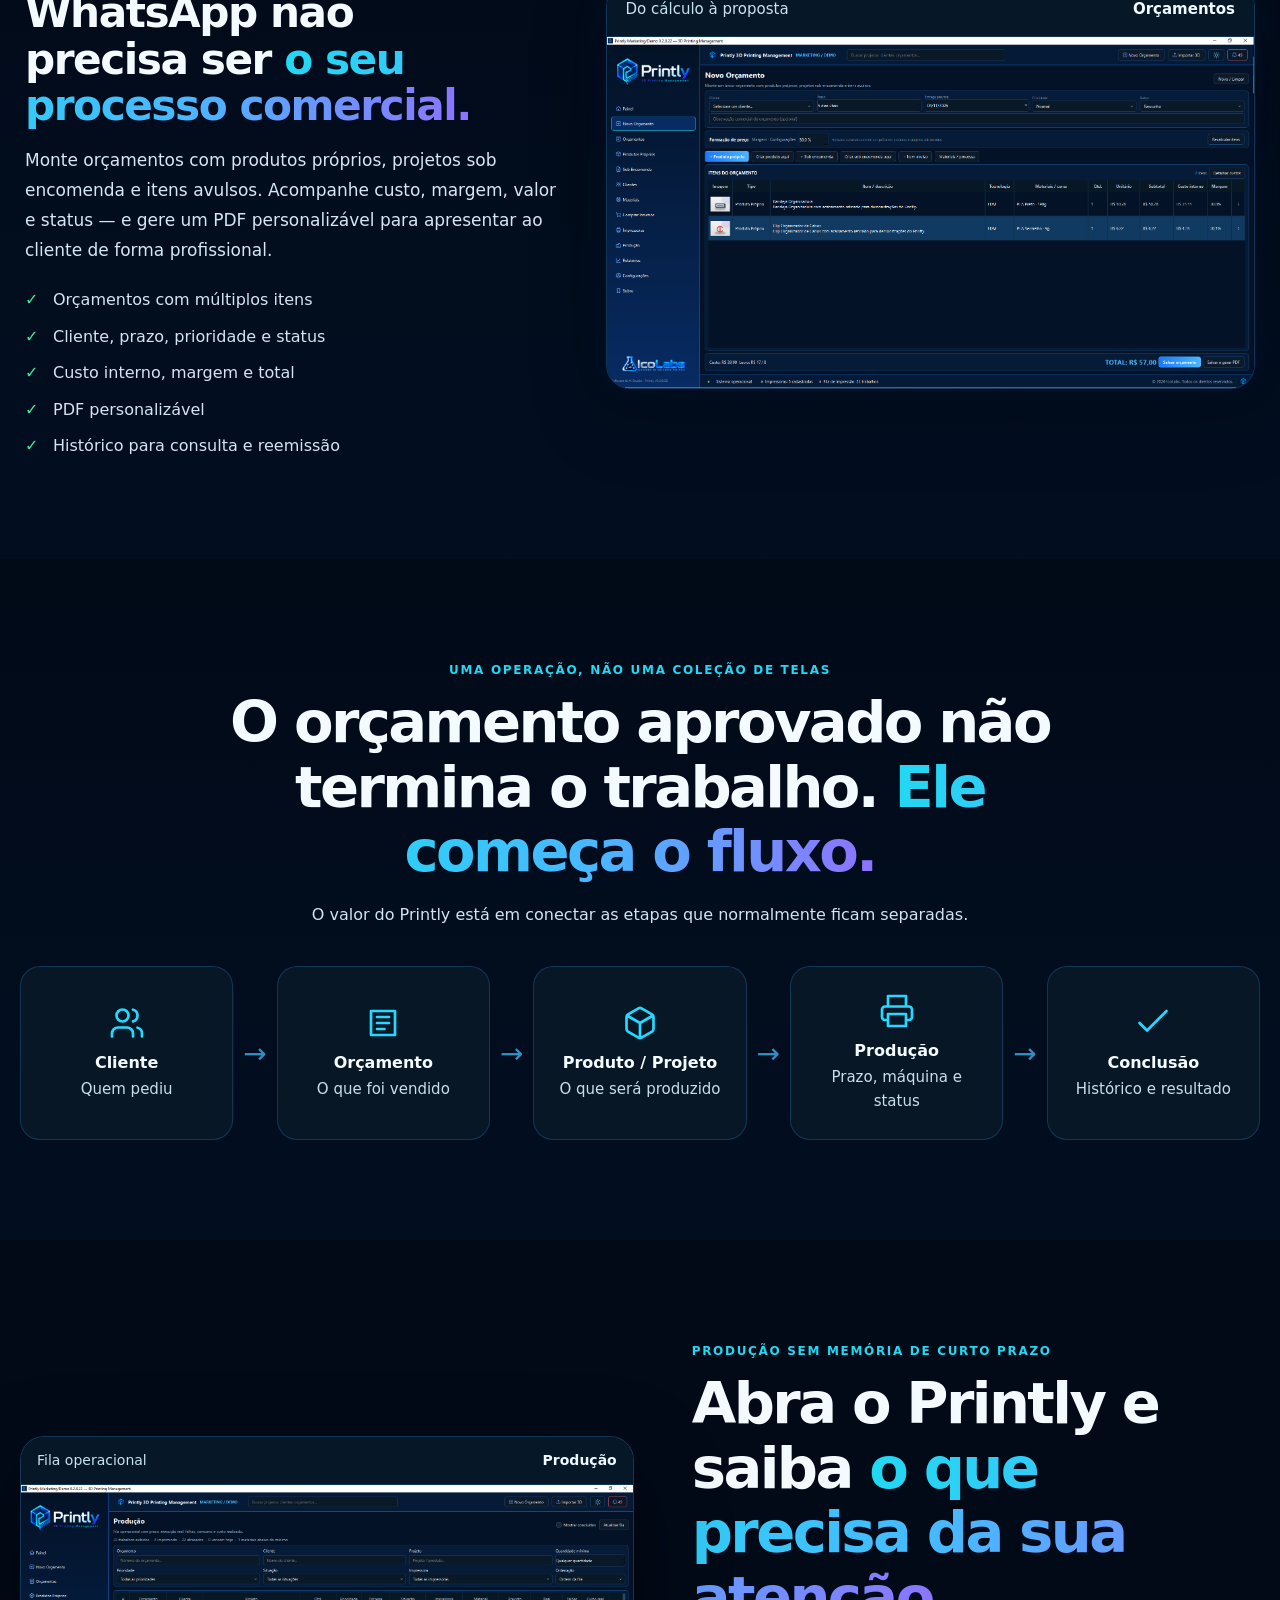
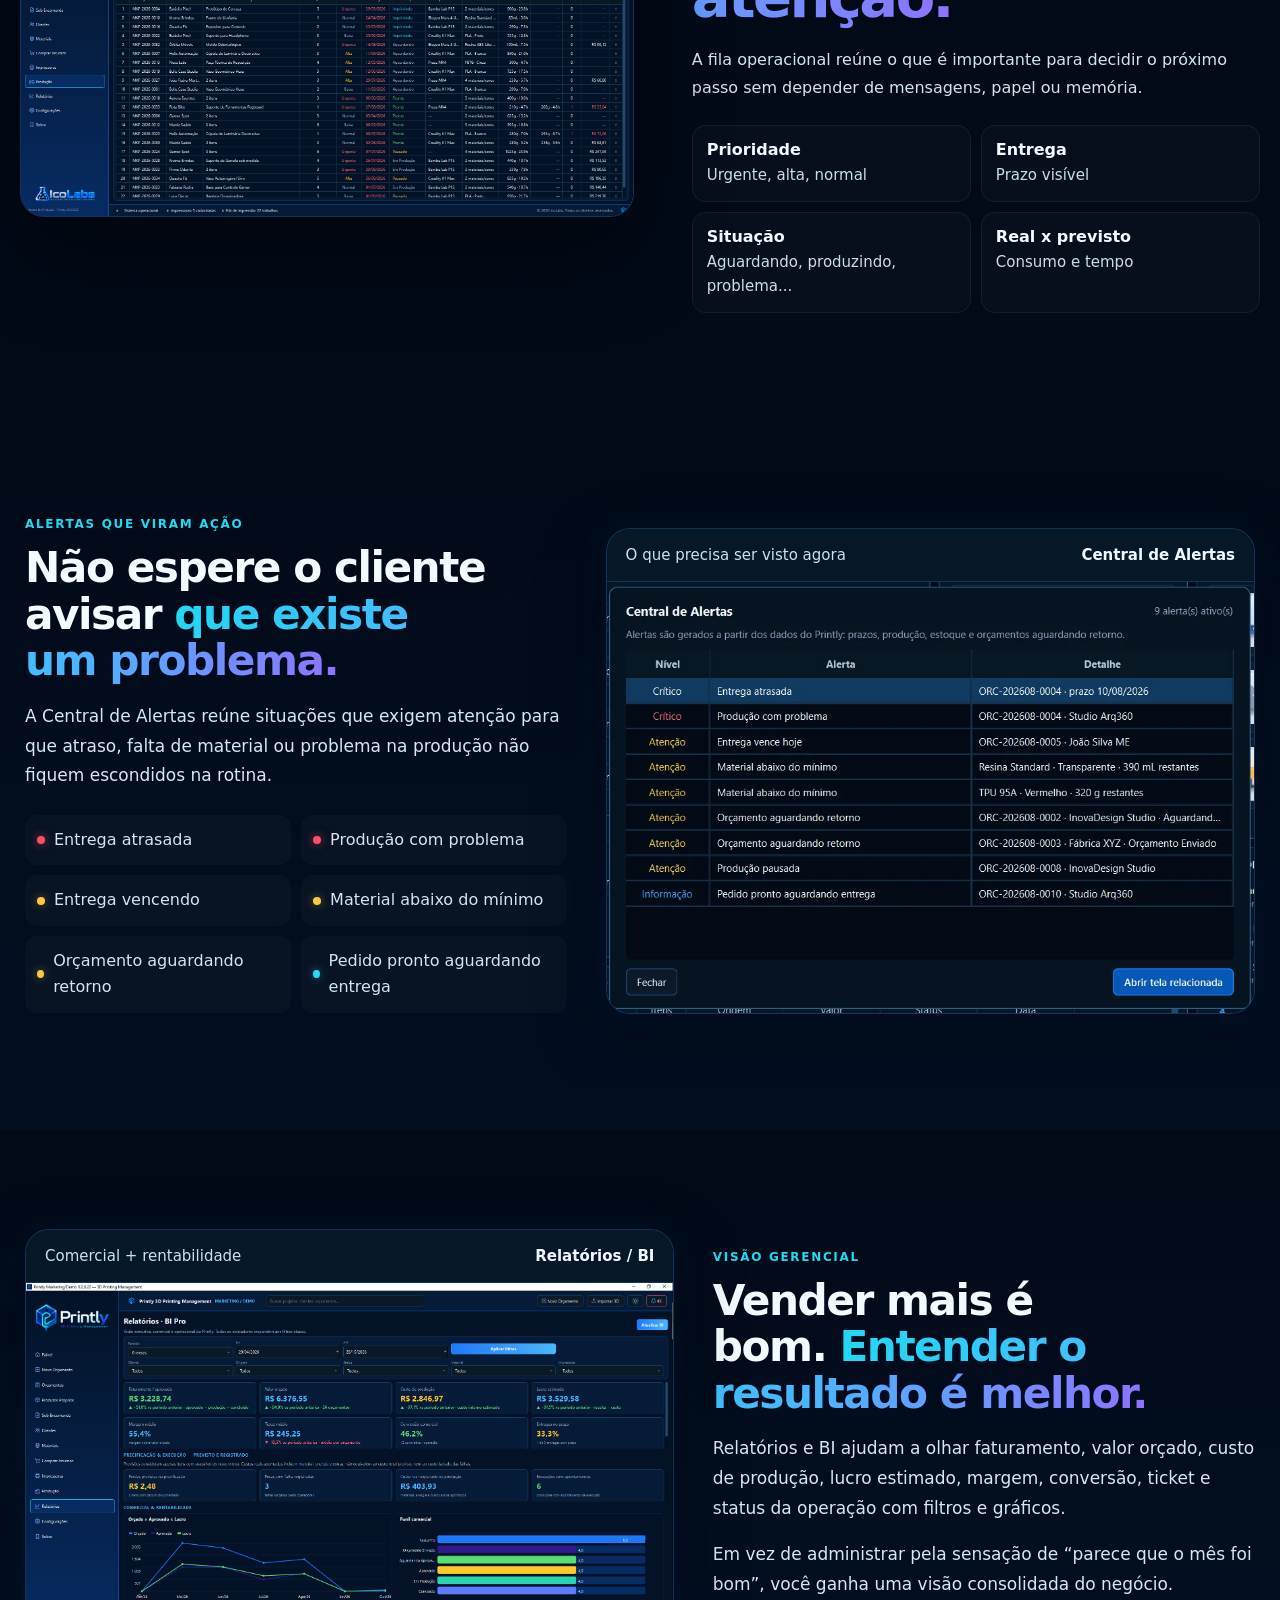
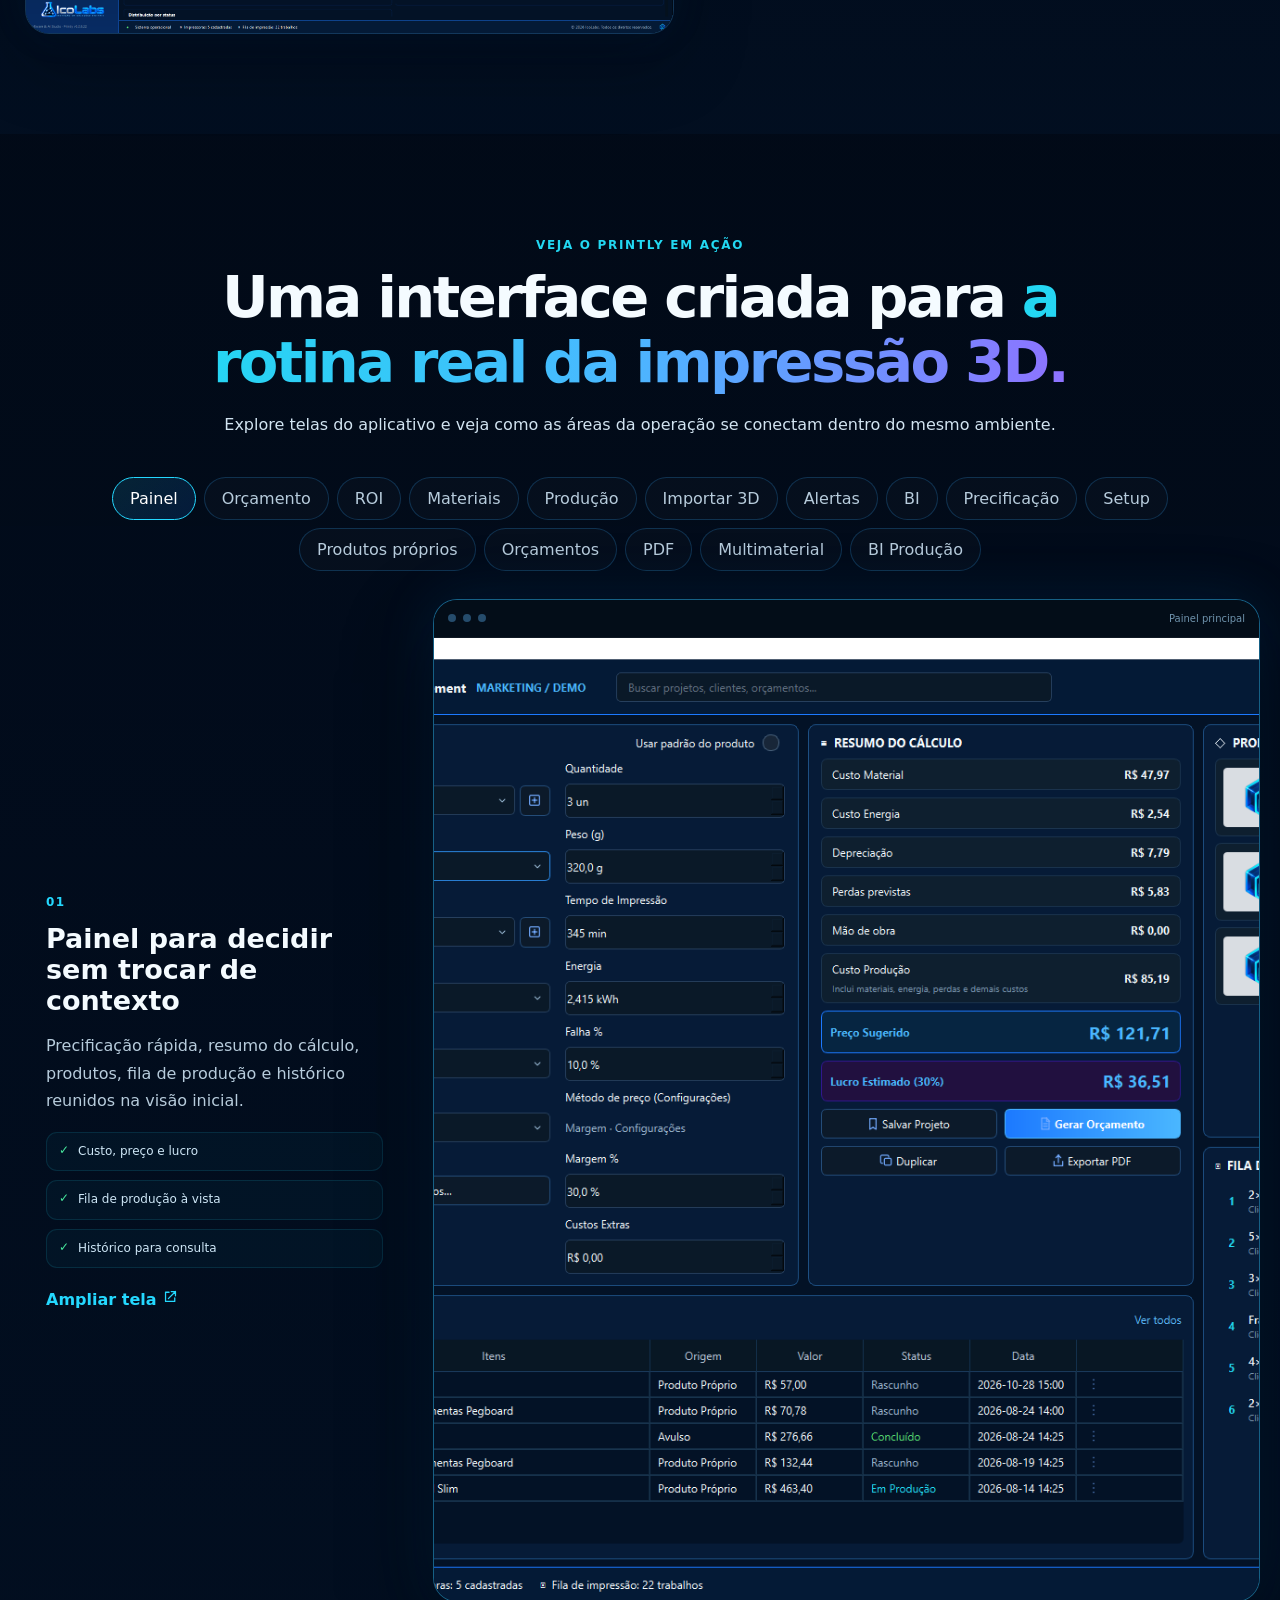
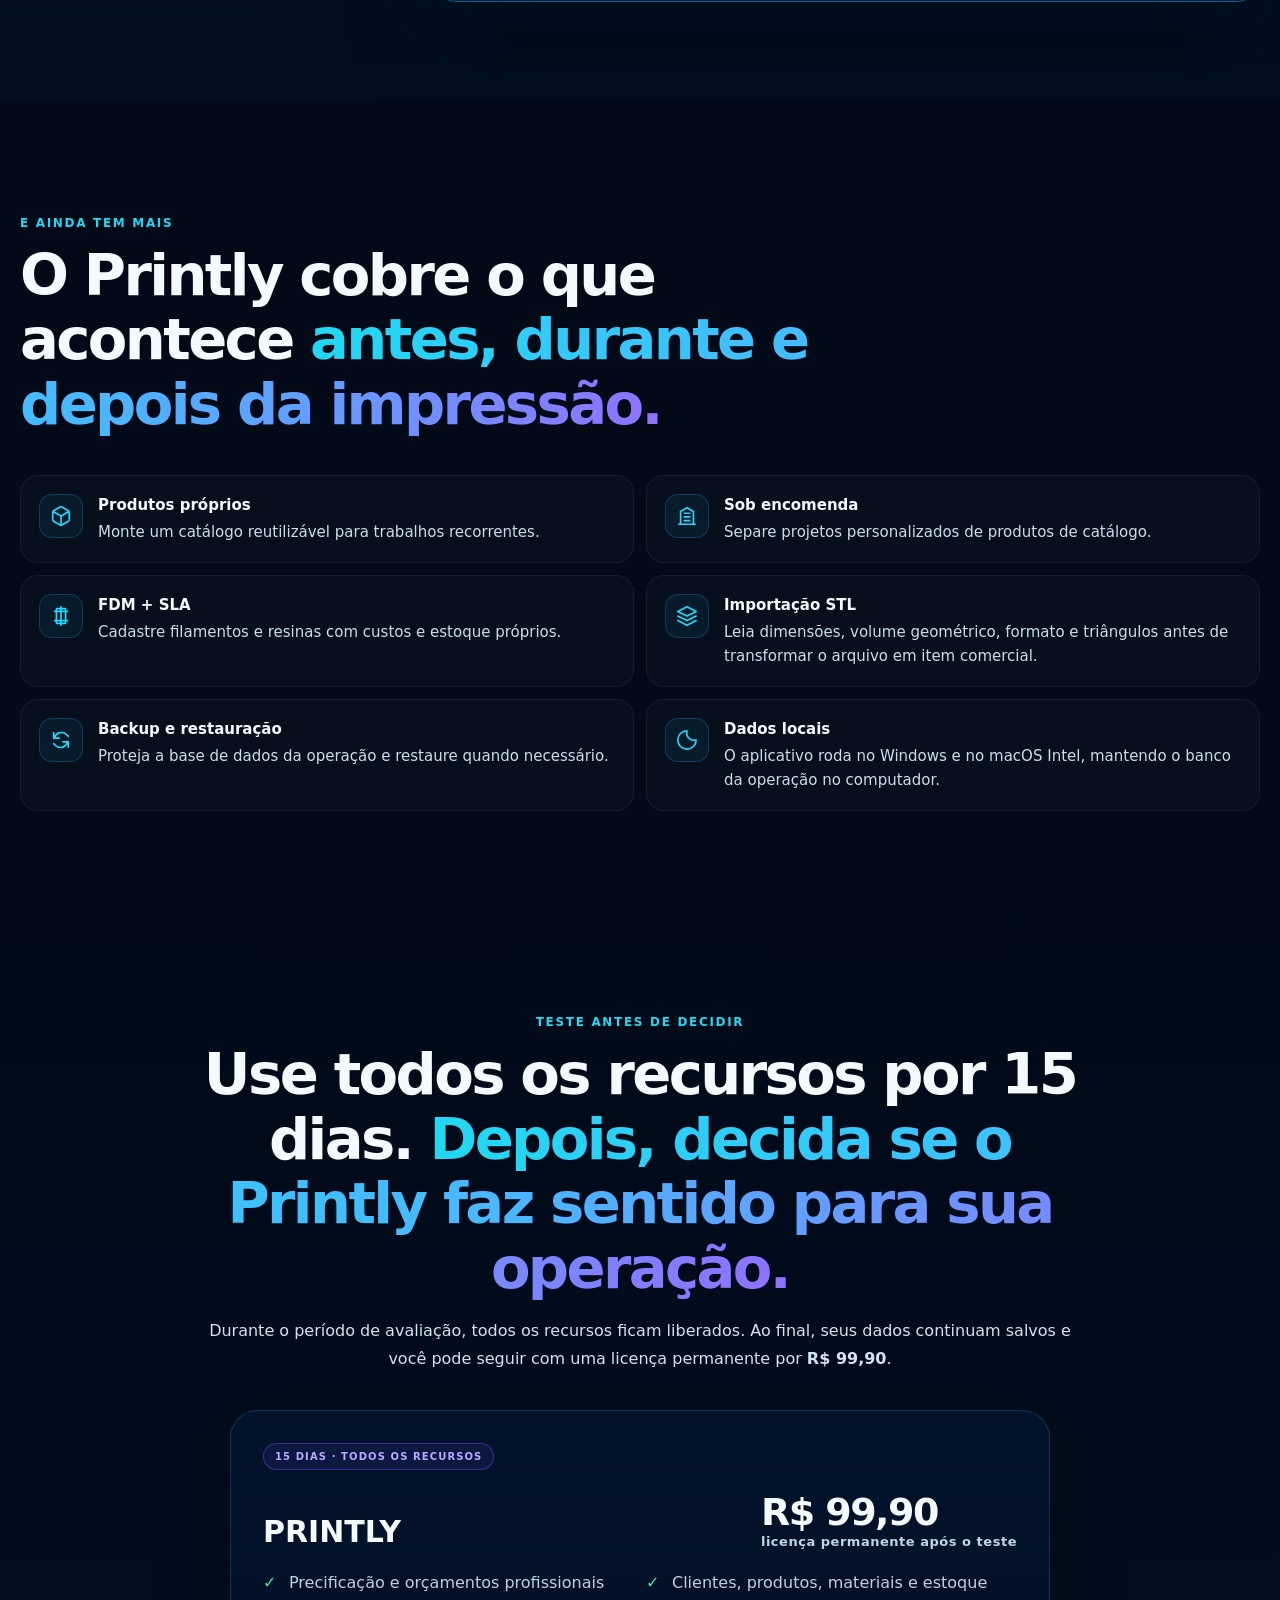
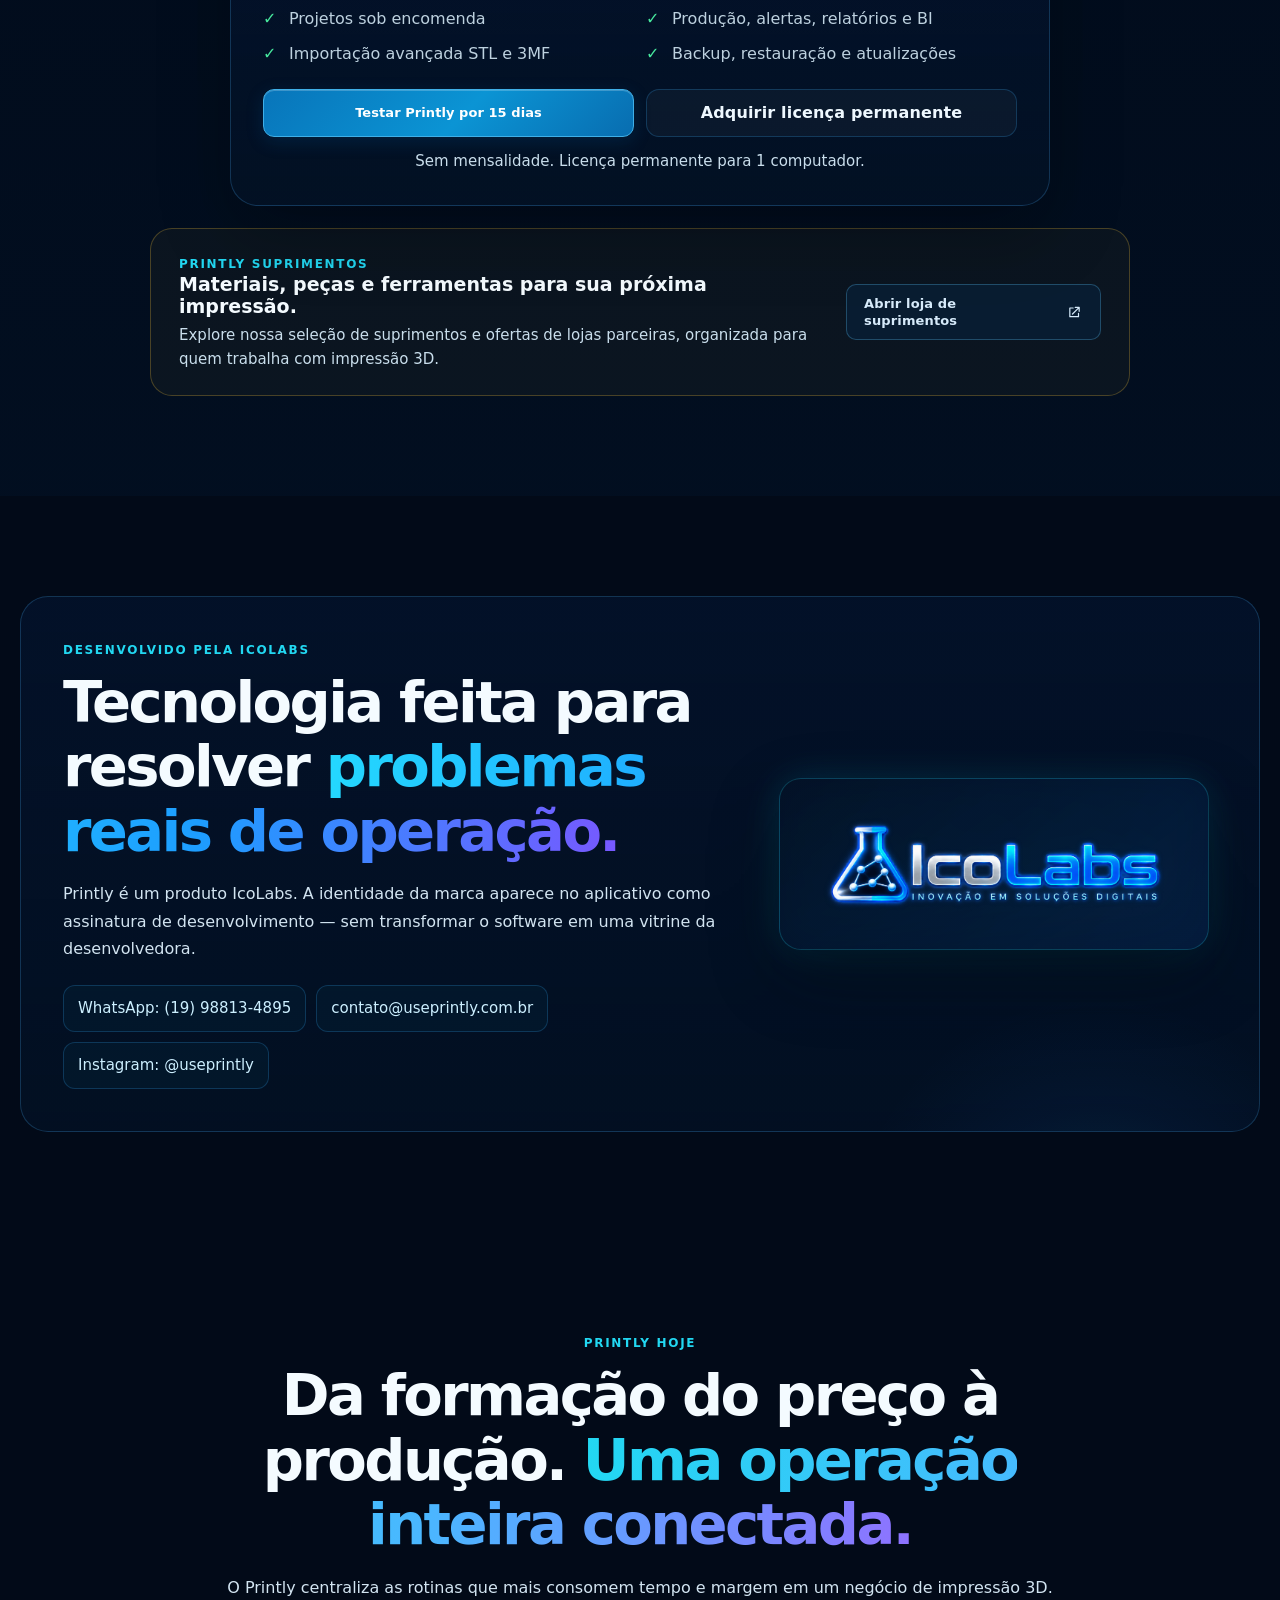
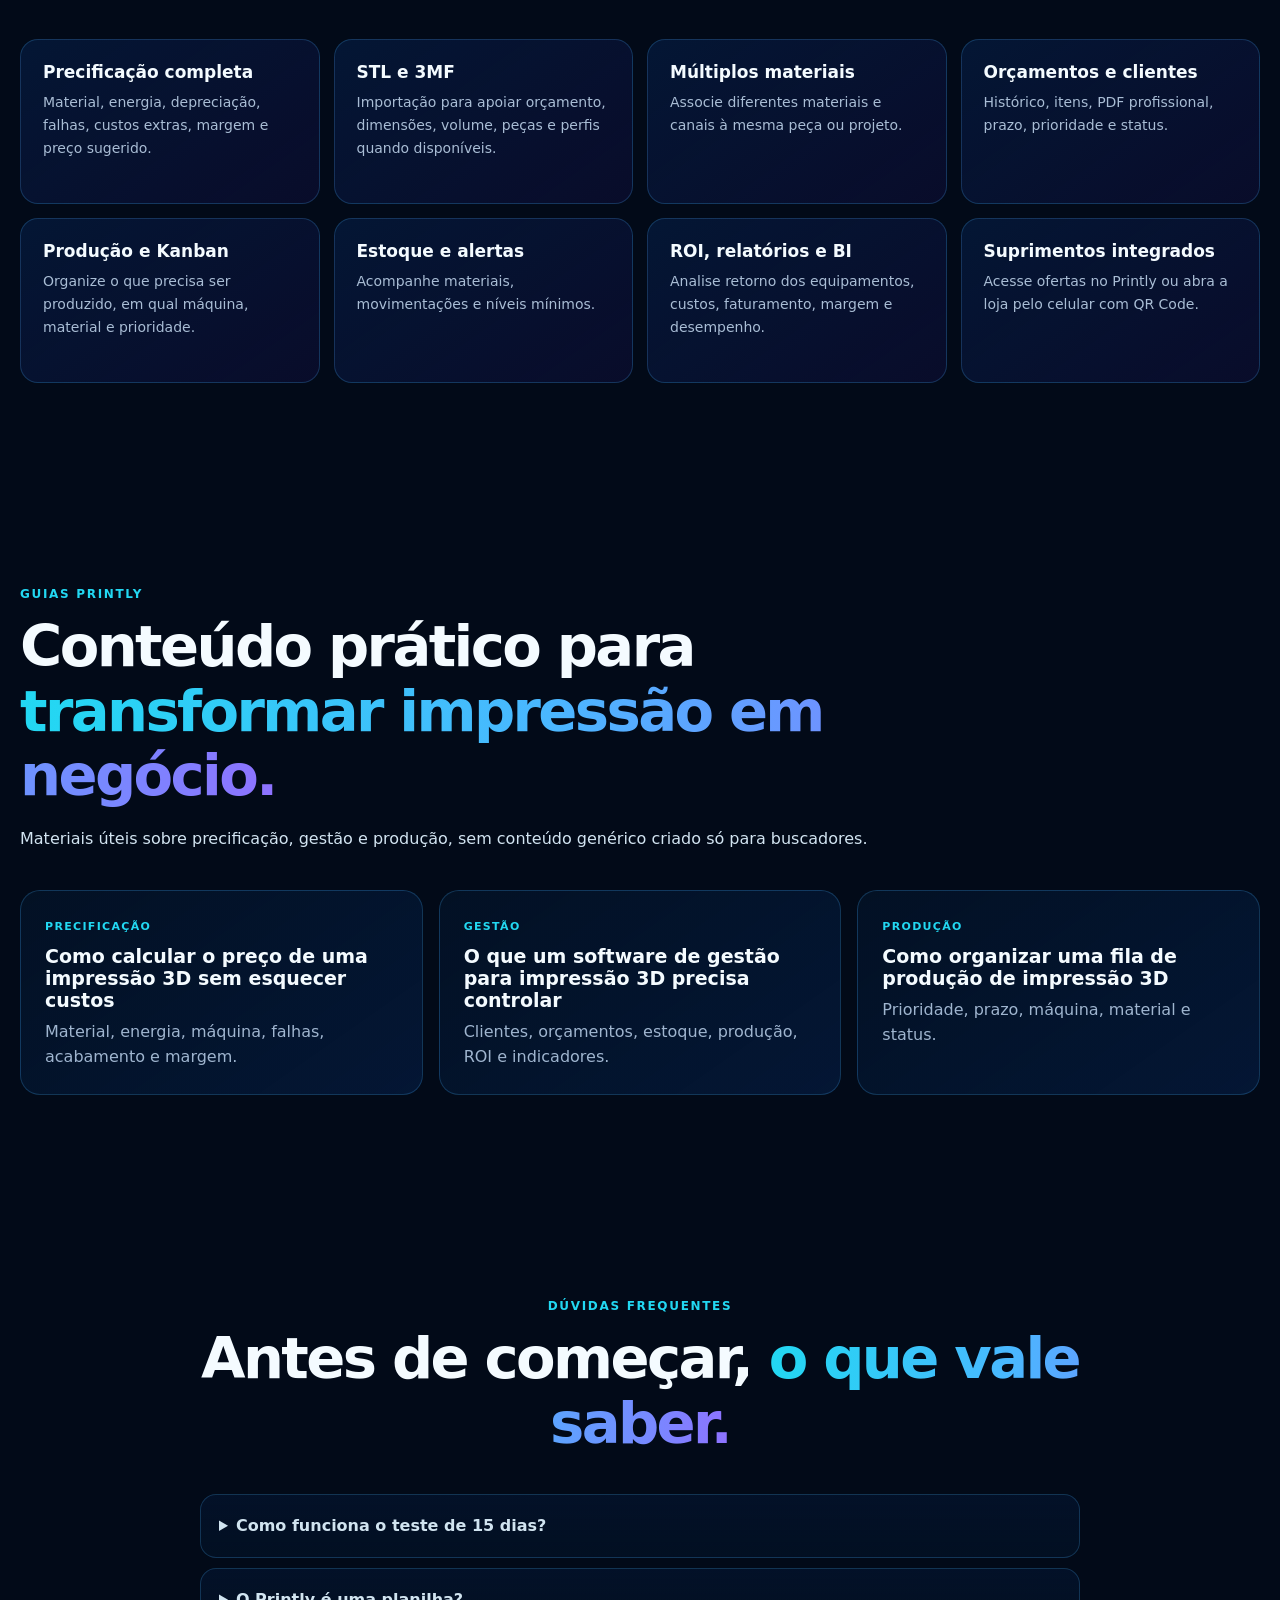
==== commit a6c993af: "Load approved wider desktop hero styles index.html" ====
--- a/index.html
+++ b/index.html
@@ -24,7 +24,7 @@
   <meta name="twitter:image" content="https://useprintly.com.br/assets/img/printly-social-card.jpg">
   <title>Printly | Software de gestão e precificação para impressão 3D</title>
   <link rel="icon" href="assets/img/favicon.ico" sizes="any"><link rel="apple-touch-icon" href="assets/img/apple-touch-icon.png"><link rel="preload" as="image" href="assets/img/printly-hero-nozzle-bright.webp" fetchpriority="high">
-  <link rel="stylesheet" href="assets/css/styles.css?v=20261127-wide-approved-1">
+  <link rel="stylesheet" href="assets/css/styles.css?v=20261127-wide-hero-1">
   <script type="application/ld+json">{"@context":"https://schema.org","@graph":[{"@type":"WebSite","@id":"https://useprintly.com.br/#website","url":"https://useprintly.com.br/","name":"Printly","inLanguage":"pt-BR","publisher":{"@id":"https://useprintly.com.br/#organization"}},{"@type":"Organization","@id":"https://useprintly.com.br/#organization","name":"IcoLabs","url":"https://useprintly.com.br/","logo":{"@type":"ImageObject","url":"https://useprintly.com.br/assets/img/icolabs-official-site.png"},"sameAs":["https://www.instagram.com/useprintly/"],"email":"contato@useprintly.com.br"},{"@type":"SoftwareApplication","@id":"https://useprintly.com.br/#software","name":"Printly","alternateName":"Printly 3D Printing Management","url":"https://useprintly.com.br/","applicationCategory":"BusinessApplication","applicationSubCategory":"3D Printing Management Software","operatingSystem":["Windows","macOS (Intel)"],"inLanguage":["pt-BR","en","es"],"description":"Software de gestão e precificação para negócios de impressão 3D, com custos, perdas, ROI, orçamentos, clientes, materiais, estoque, produção, STL/3MF, relatórios e BI.","image":"https://useprintly.com.br/assets/img/printly-social-card.jpg","screenshot":"https://useprintly.com.br/assets/img/screen-dashboard.webp?v=20261028","publisher":{"@id":"https://useprintly.com.br/#organization"},"featureList":["Precificação com material, energia, depreciação, falhas e margem","Orçamentos profissionais em PDF","Clientes, materiais, estoque e produtos próprios","Projetos sob encomenda e fila de produção","Importação STL e 3MF","Múltiplos materiais","ROI de impressoras","Relatórios e BI","Loja de suprimentos integrada"],"offers":{"@type":"Offer","price":"99.90","priceCurrency":"BRL","availability":"https://schema.org/InStock","url":"https://useprintly.com.br/#planos"}}]}</script>
 <link rel="stylesheet" href="assets/css/brand-2026.css?v=20261019-7"><style>
 .printly-hero-video{margin:0;min-width:0;overflow:hidden}
--- a/assets/css/styles.css
+++ b/assets/css/styles.css
@@ -665,3 +665,61 @@
   .money-section .split-copy>p,.roi-section .split-copy>p,.quote-section .split-copy>p,.alerts-section .split-copy>p,.bi-section .split-copy>p{font-size:16px;line-height:1.7}
   .money-section .split-copy li,.roi-section .split-copy li,.quote-section .split-copy li,.alerts-section .split-copy li,.bi-section .split-copy li{font-size:16px;line-height:1.6}
 }
+
+/* Desktop hero alignment with approved wide editorial product sections.
+   No mobile changes. Video and calculator keep their existing stacked behavior. */
+@media(min-width:1101px){
+  main .hero.container{
+    width:min(1580px,calc(100% - 64px));
+    max-width:none;
+    grid-template-columns:minmax(0,.91fr) minmax(0,1.09fr);
+    column-gap:clamp(28px,3vw,54px);
+    align-items:start!important;
+    padding-top:clamp(54px,4vw,75px);
+  }
+  main .hero .hero-copy{
+    min-width:0;
+    width:100%;
+  }
+  main .hero .hero-visual.printly-stacked-hero{
+    min-width:0;
+    width:100%;
+    max-width:none;
+    margin:0;
+  }
+  main .hero h1{
+    font-size:clamp(49px,4.1vw,70px);
+    line-height:1.045;
+    letter-spacing:-.047em;
+    margin:20px 0 22px;
+    max-width:none;
+    text-wrap:balance;
+  }
+  main .hero .hero-text{
+    font-size:clamp(17px,1.15vw,19px);
+    line-height:1.67;
+    max-width:680px;
+    color:#d3e5f1;
+  }
+  main .hero .hero-text.secondary{
+    font-size:clamp(16px,1.08vw,18px);
+    line-height:1.65;
+    color:#bdd4e5;
+  }
+  main .hero .hero-support-panel{
+    max-width:none;
+  }
+  main .hero .printly-hero-video{
+    max-width:none;
+  }
+}
+@media(min-width:1101px) and (max-width:1350px){
+  main .hero.container{
+    width:calc(100% - 50px);
+    grid-template-columns:minmax(0,.94fr) minmax(0,1.06fr);
+    column-gap:28px;
+  }
+  main .hero h1{
+    font-size:clamp(45px,4.15vw,55px);
+  }
+}
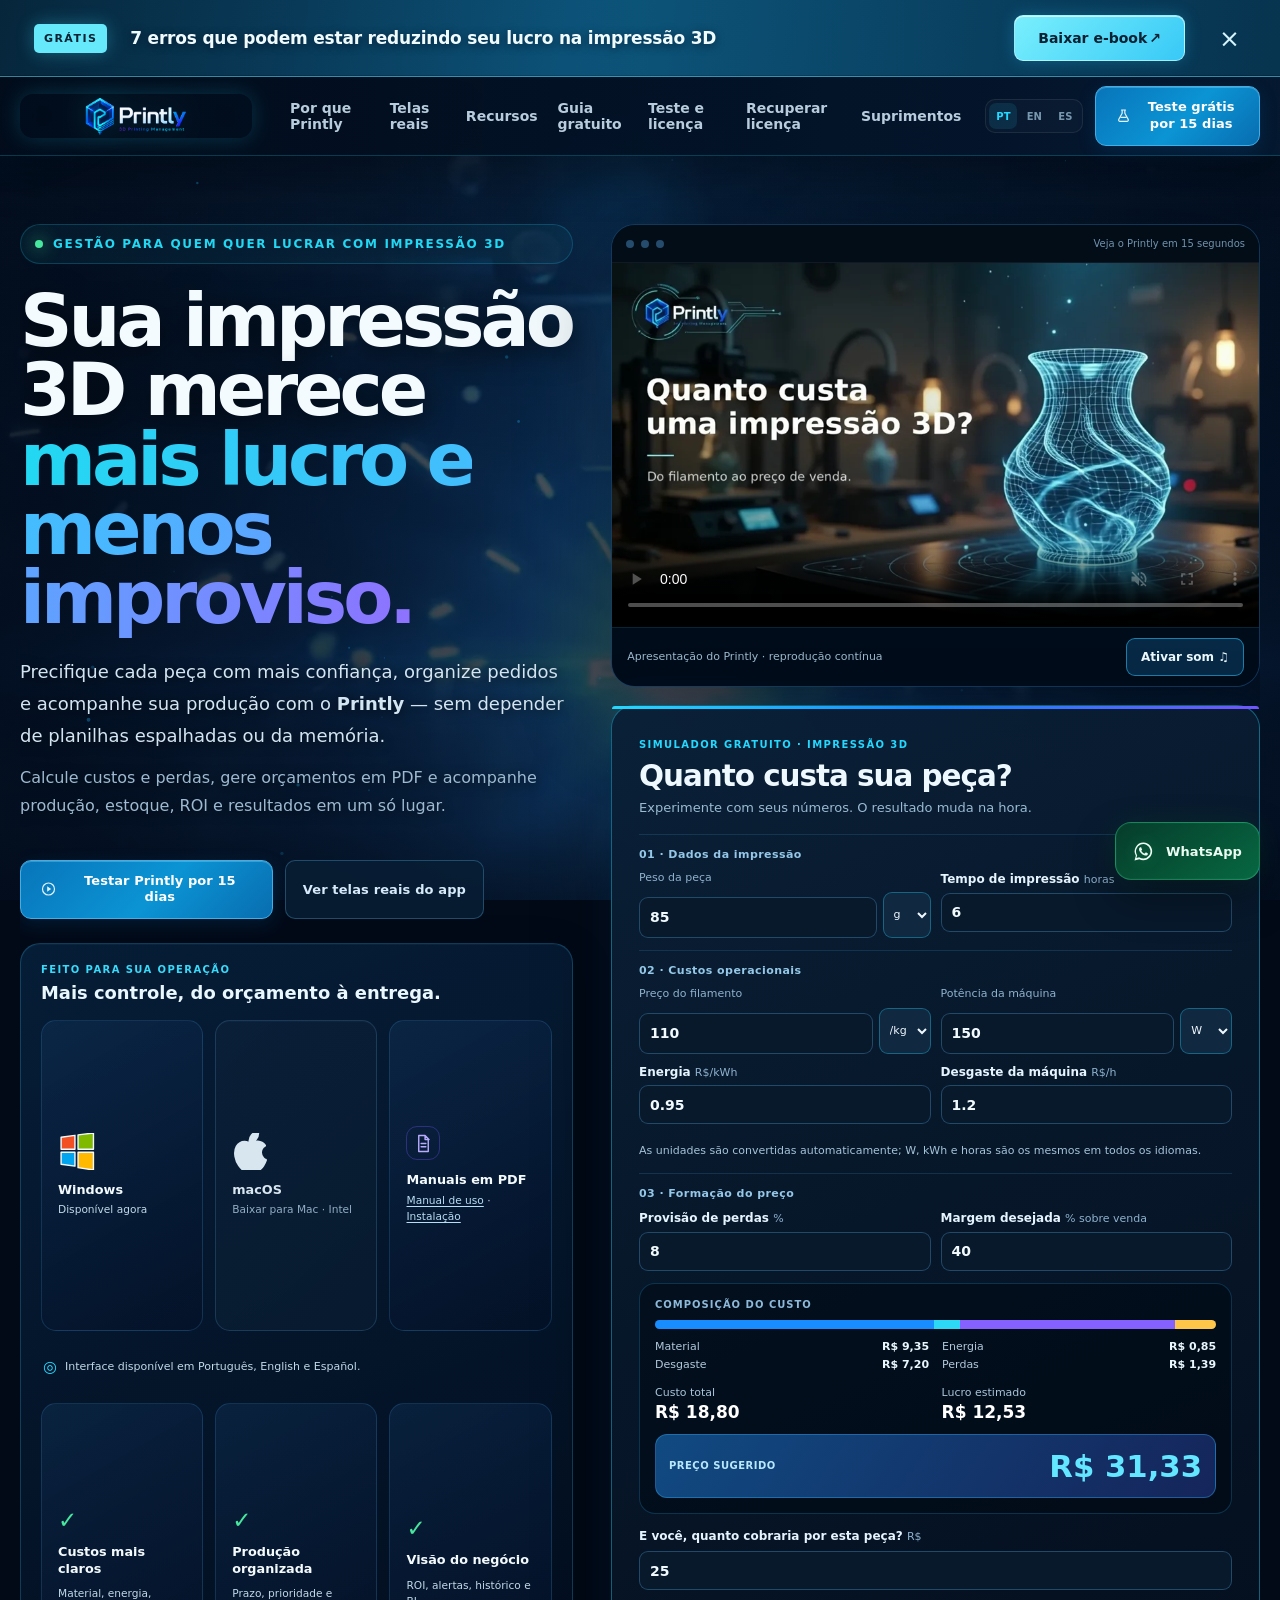
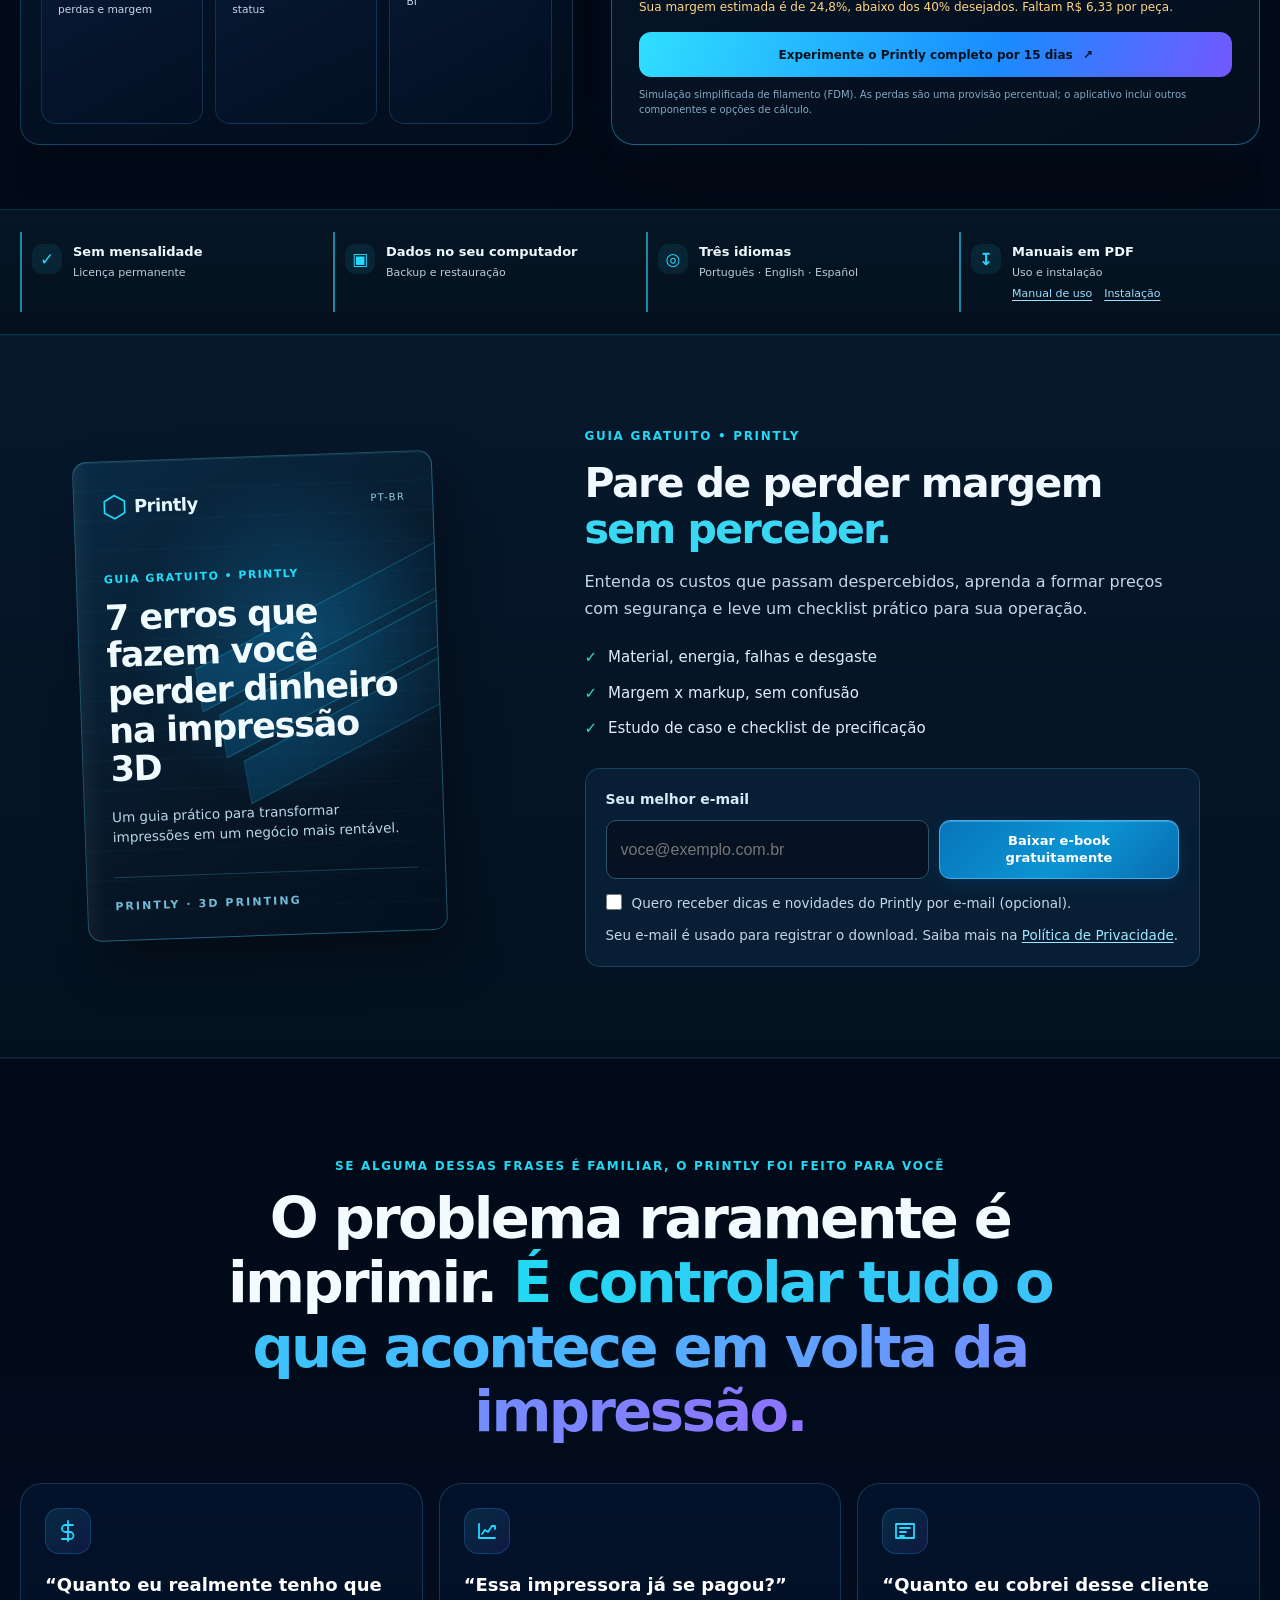
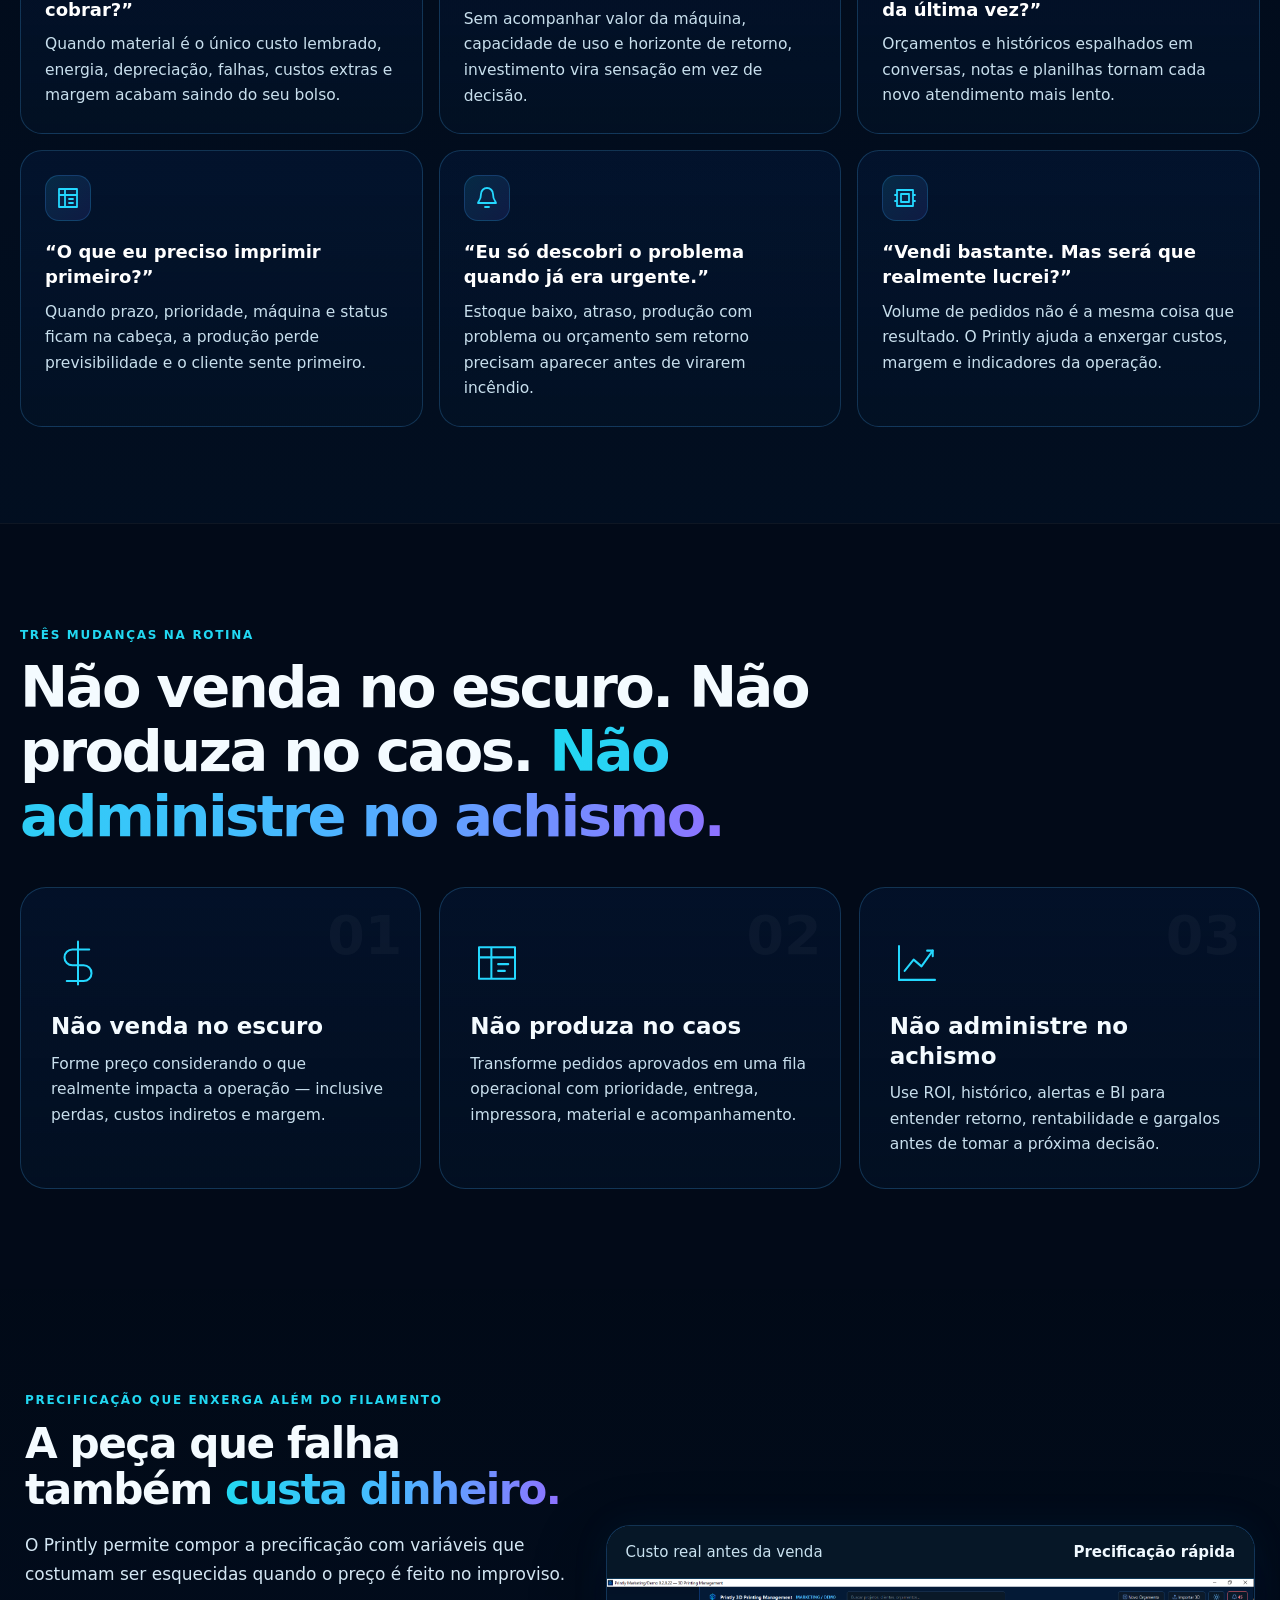
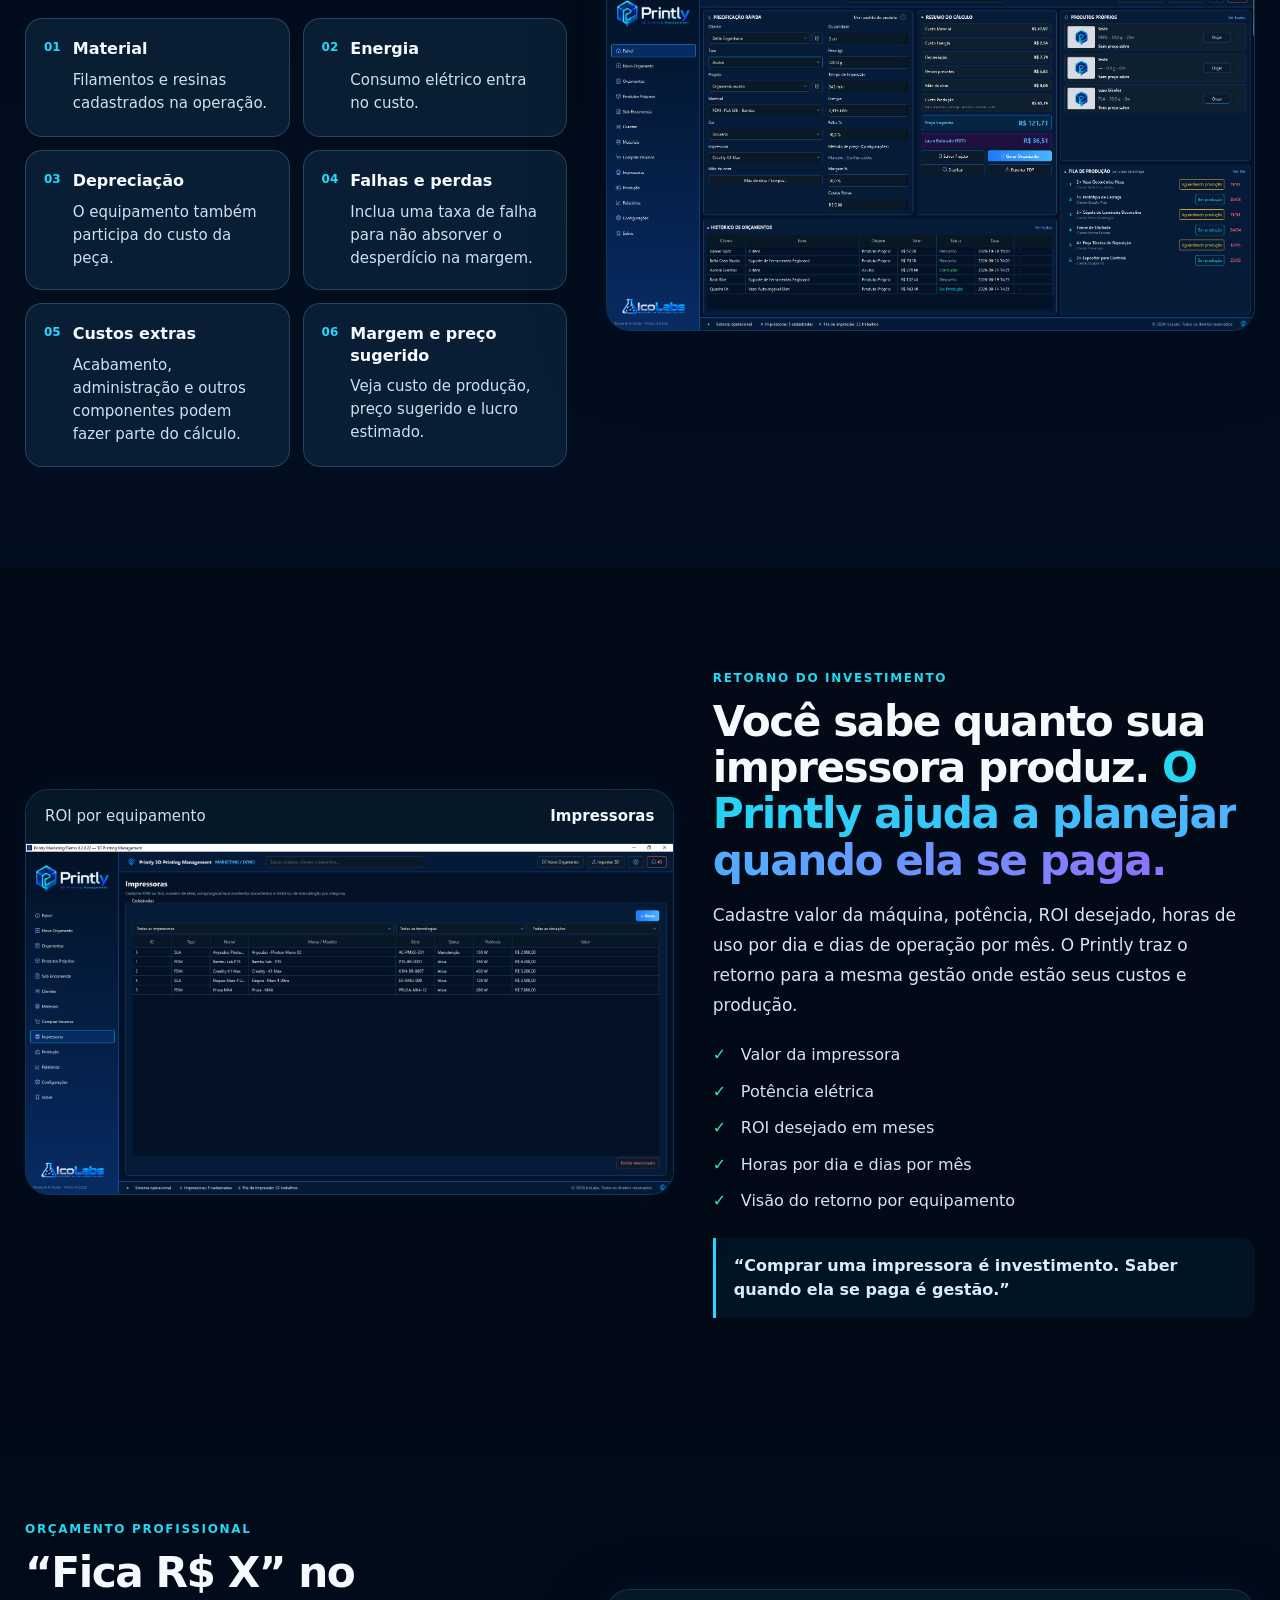
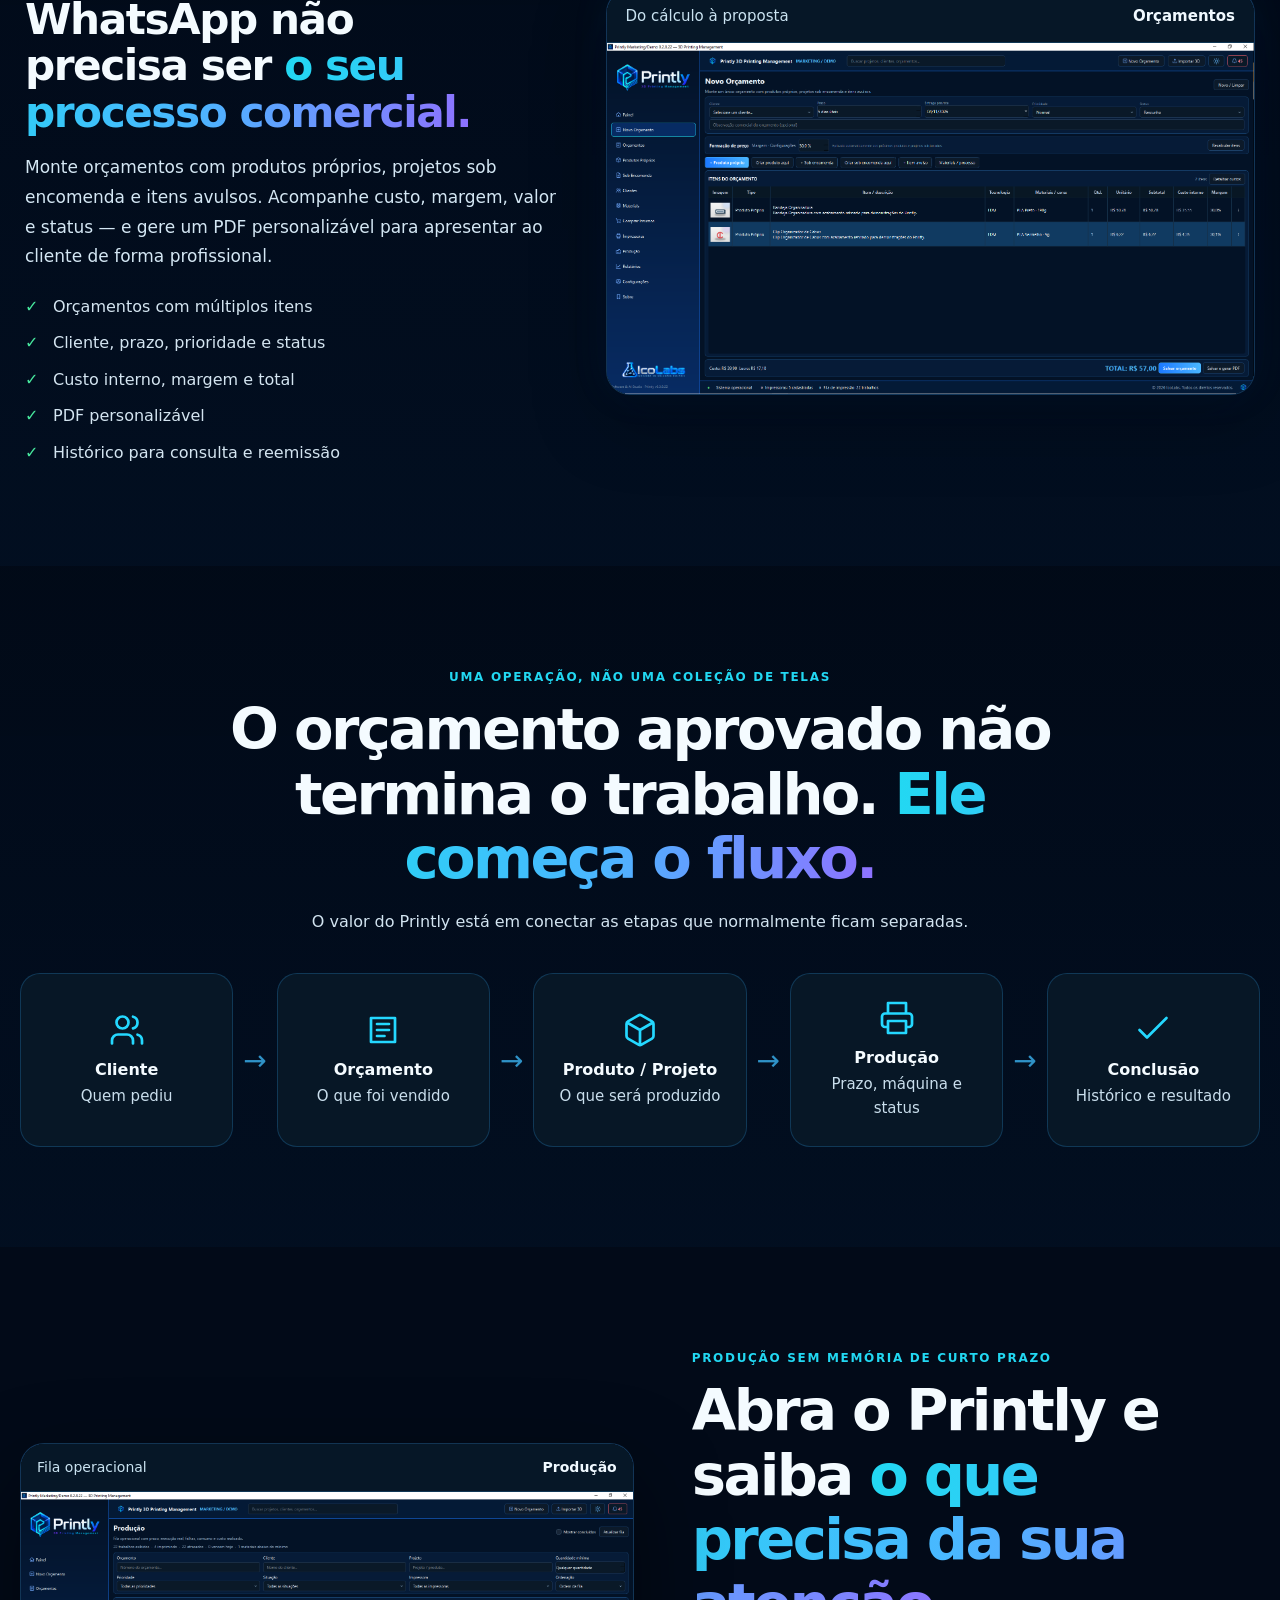
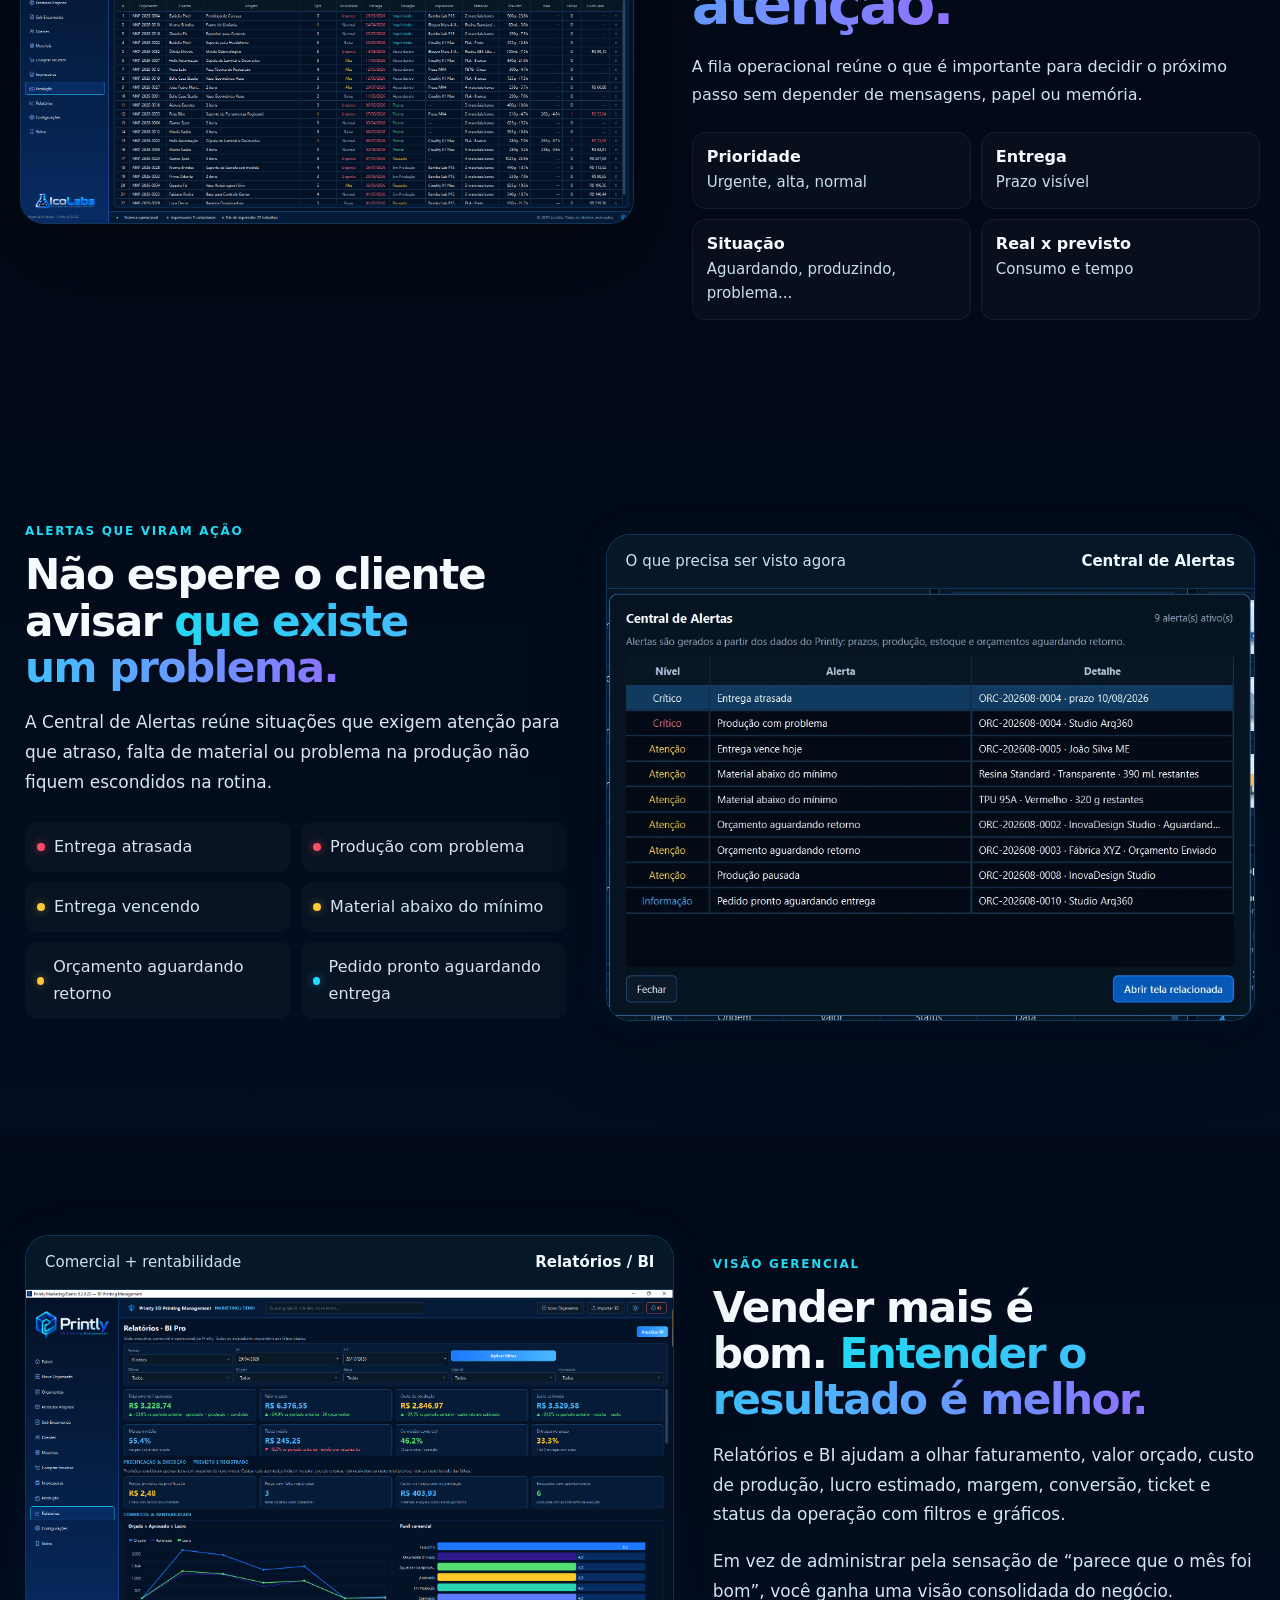
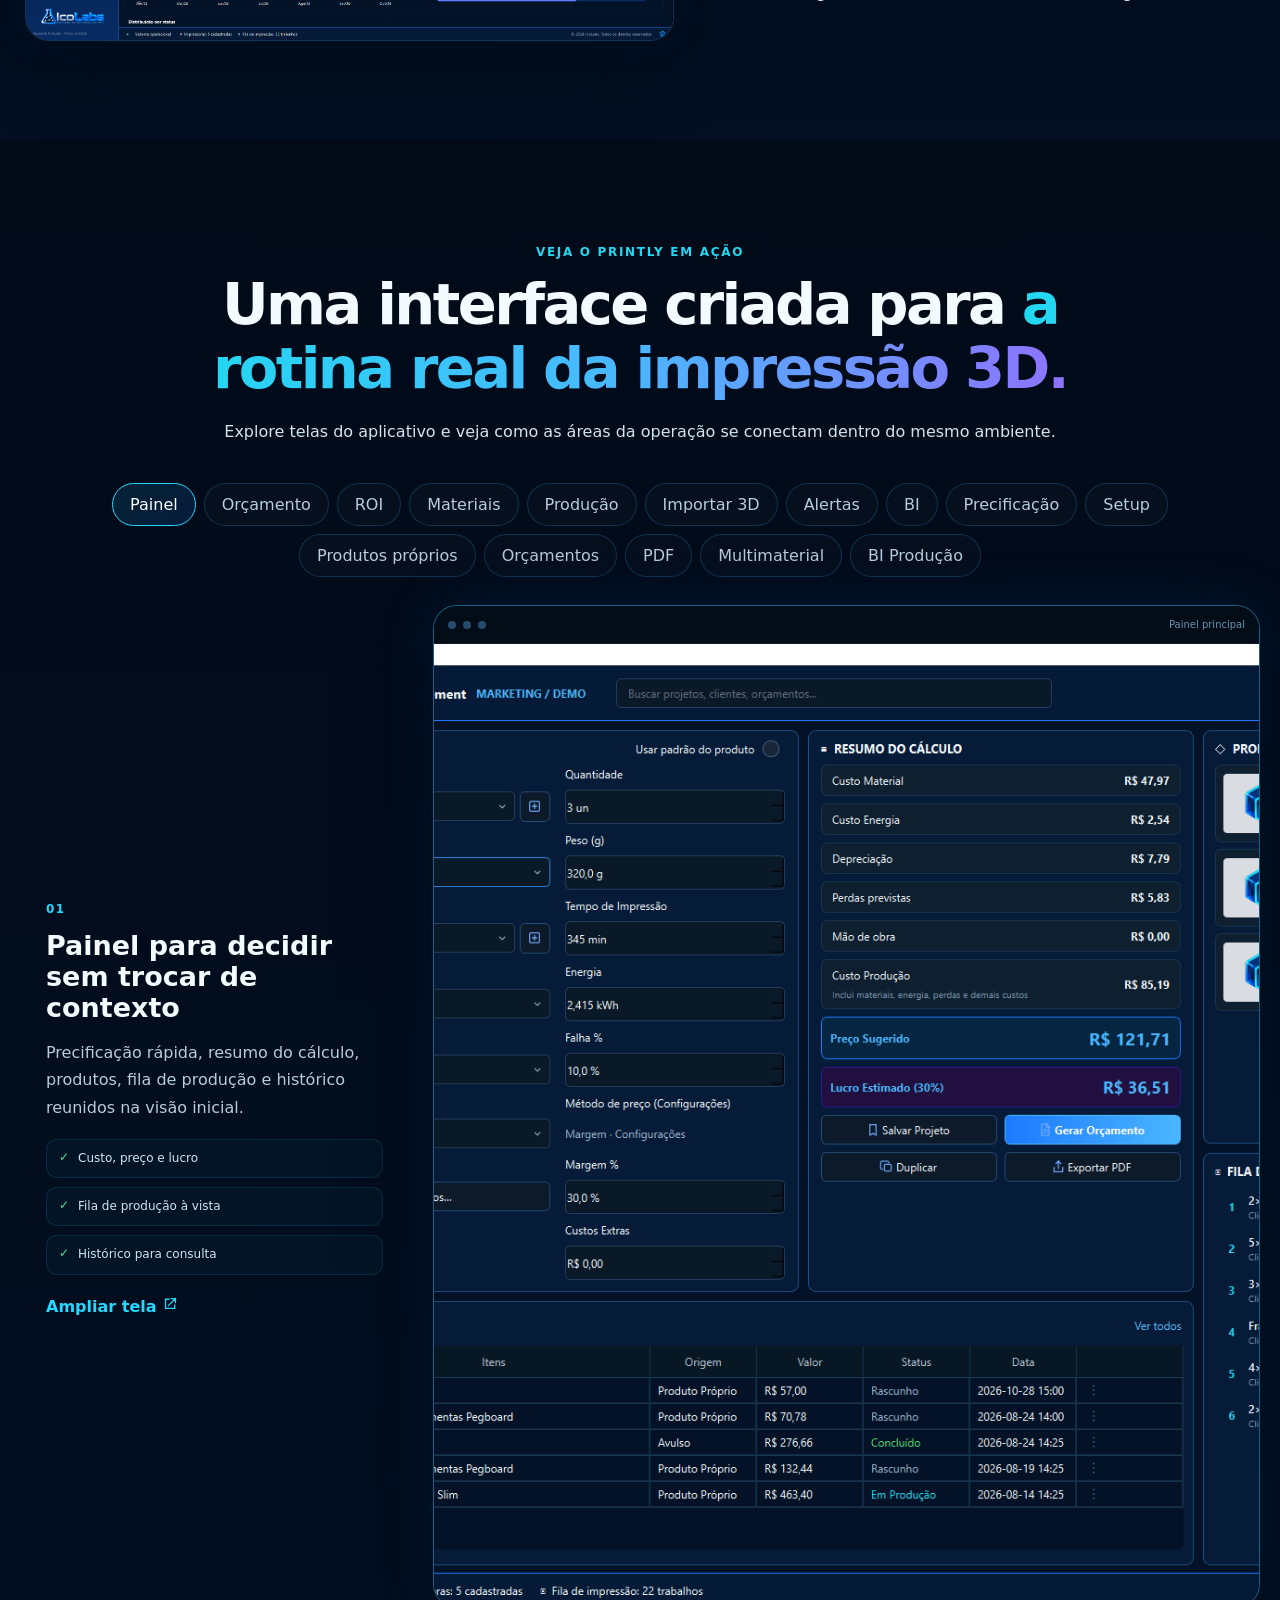
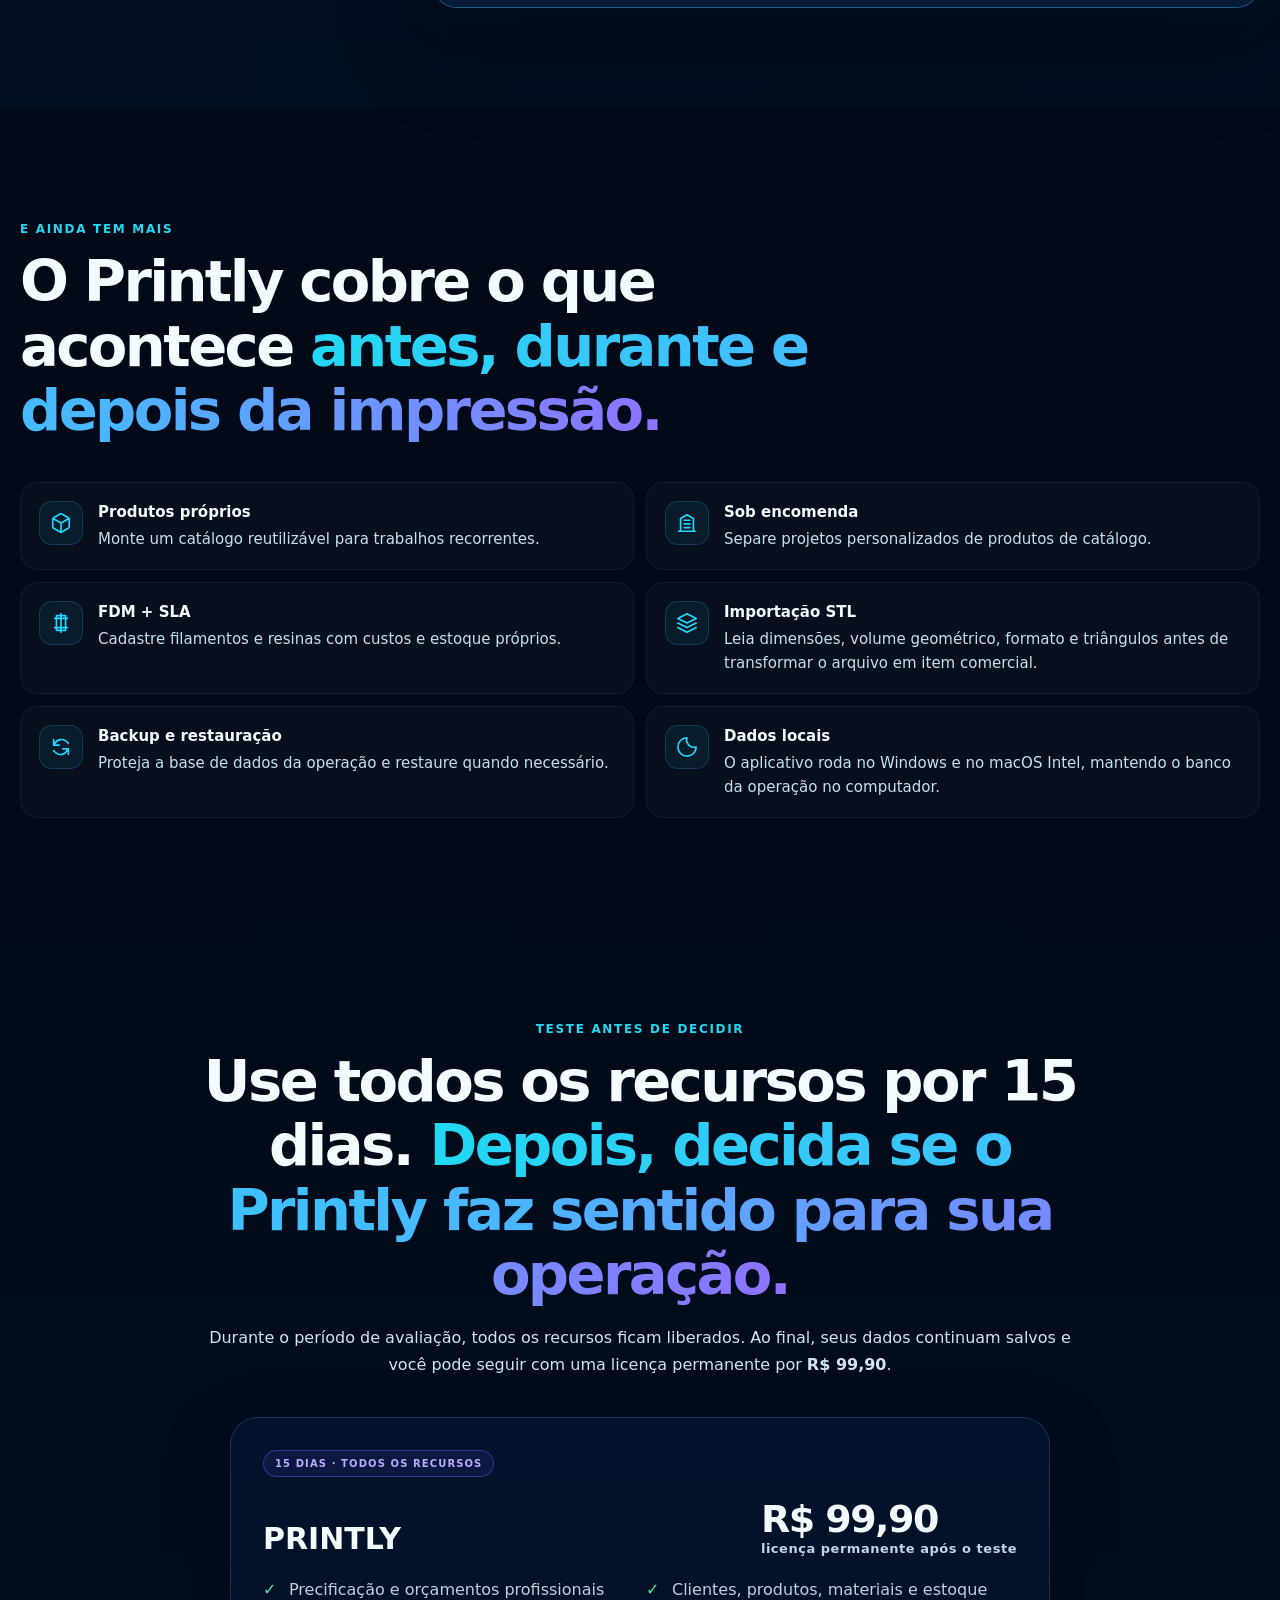
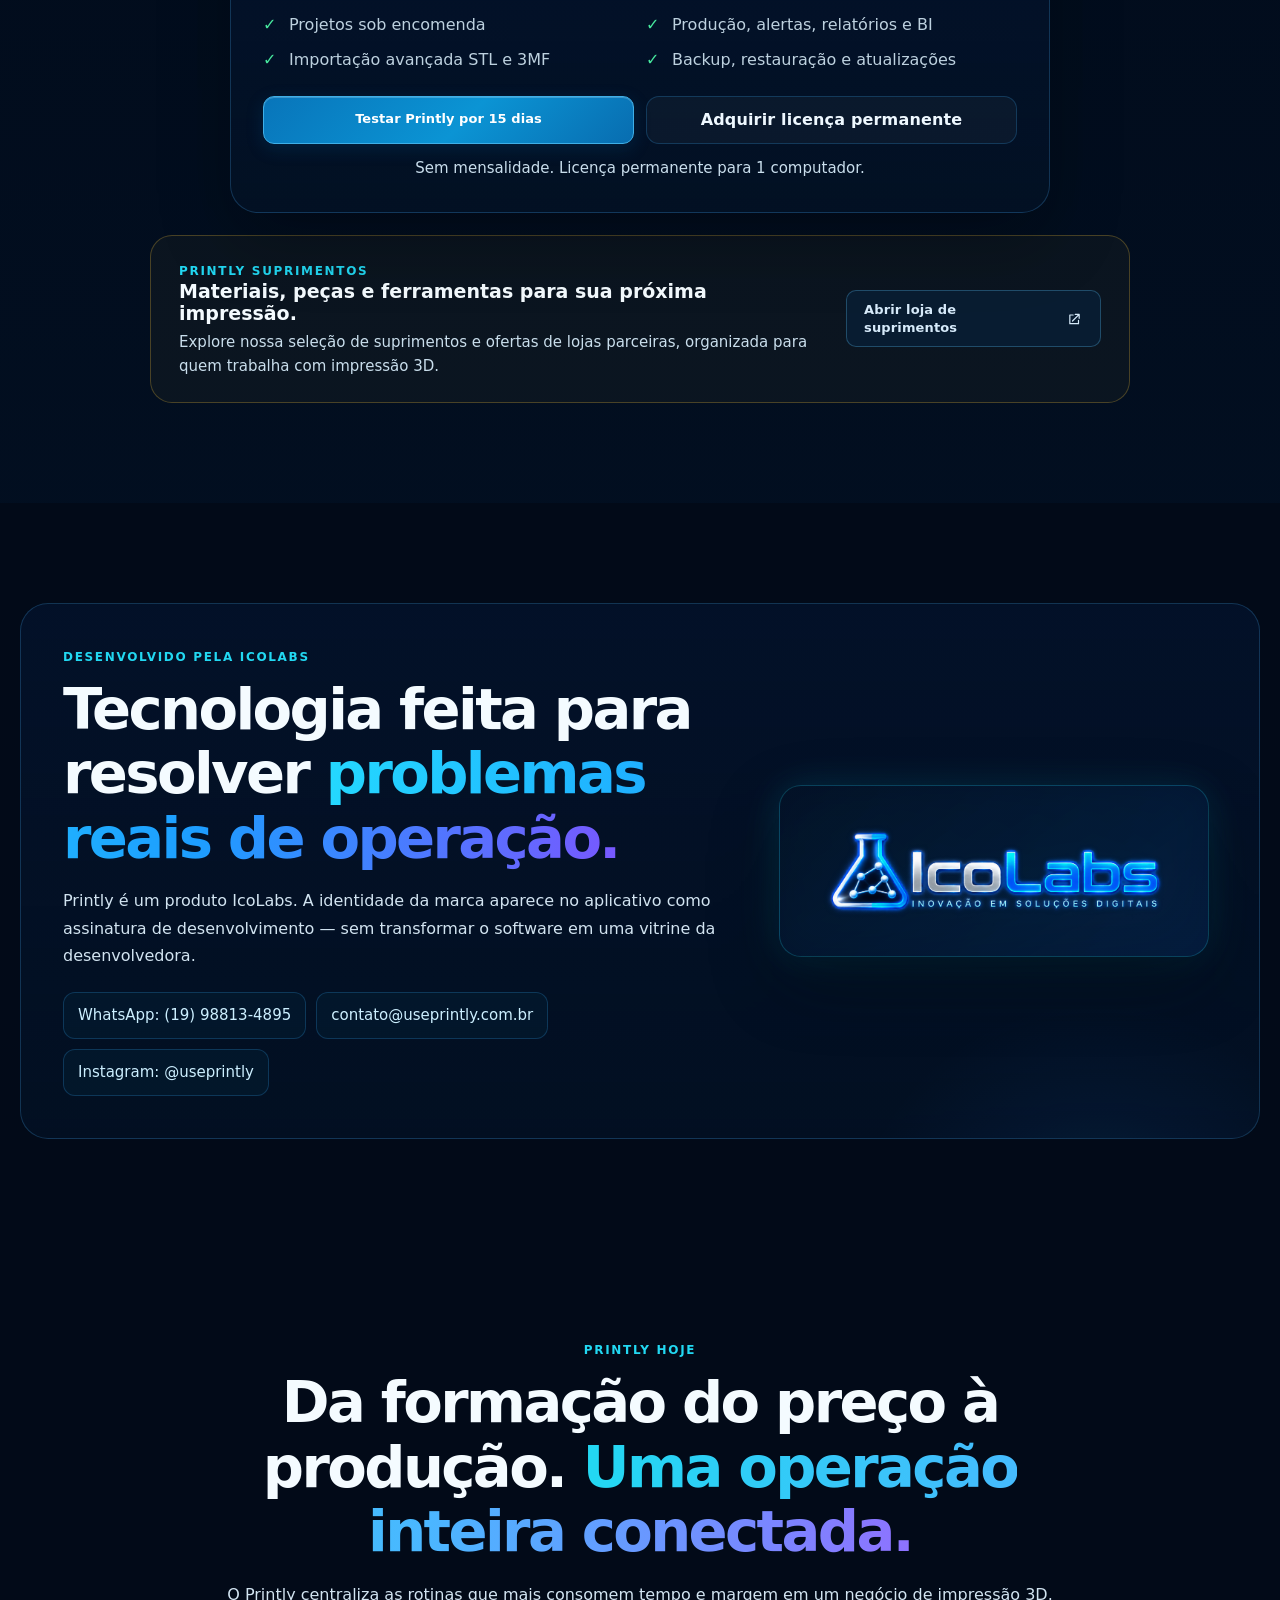
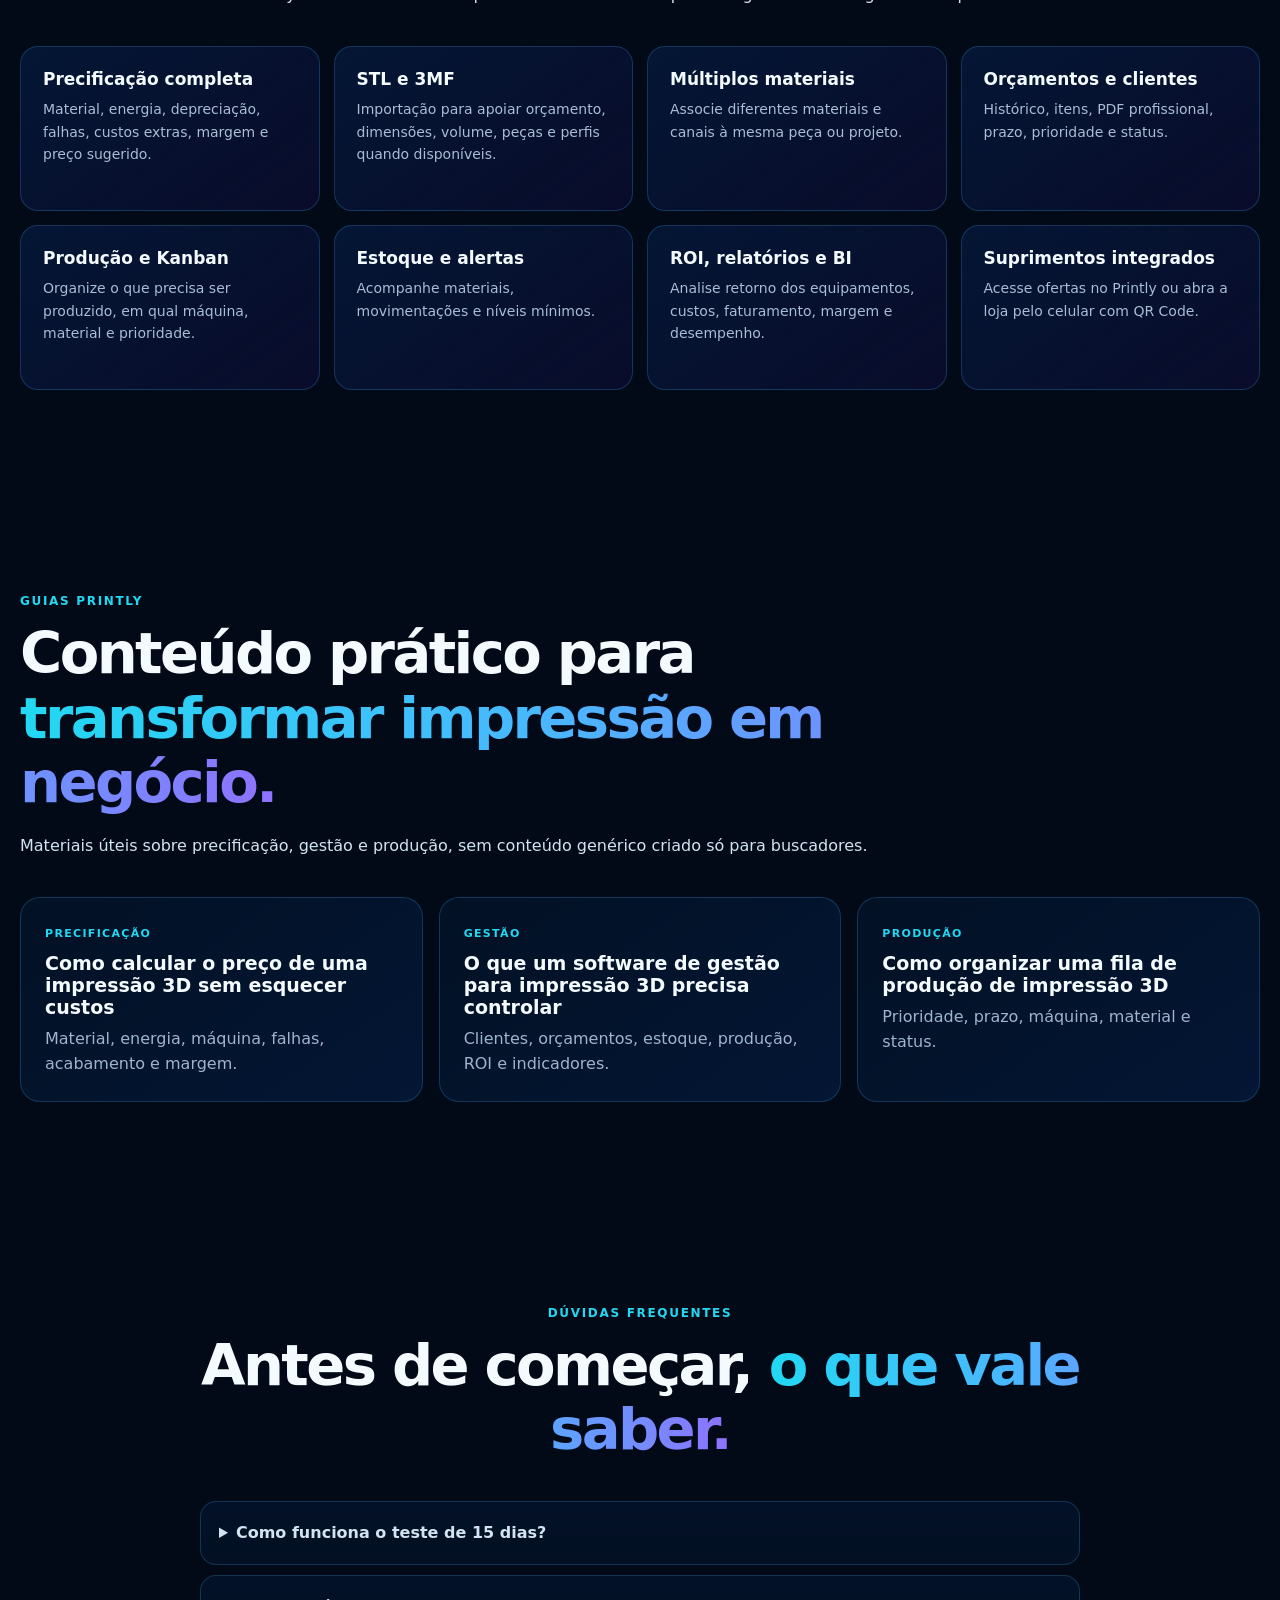
==== commit d77e2fcc: "Restore exact approved preview source for index.html" ====
--- a/index.html
+++ b/index.html
@@ -24,7 +24,7 @@
   <meta name="twitter:image" content="https://useprintly.com.br/assets/img/printly-social-card.jpg">
   <title>Printly | Software de gestão e precificação para impressão 3D</title>
   <link rel="icon" href="assets/img/favicon.ico" sizes="any"><link rel="apple-touch-icon" href="assets/img/apple-touch-icon.png"><link rel="preload" as="image" href="assets/img/printly-hero-nozzle-bright.webp" fetchpriority="high">
-  <link rel="stylesheet" href="assets/css/styles.css?v=20261127-wide-hero-1">
+  <link rel="stylesheet" href="assets/css/styles.css?v=20261127-wide-approved-1">
   <script type="application/ld+json">{"@context":"https://schema.org","@graph":[{"@type":"WebSite","@id":"https://useprintly.com.br/#website","url":"https://useprintly.com.br/","name":"Printly","inLanguage":"pt-BR","publisher":{"@id":"https://useprintly.com.br/#organization"}},{"@type":"Organization","@id":"https://useprintly.com.br/#organization","name":"IcoLabs","url":"https://useprintly.com.br/","logo":{"@type":"ImageObject","url":"https://useprintly.com.br/assets/img/icolabs-official-site.png"},"sameAs":["https://www.instagram.com/useprintly/"],"email":"contato@useprintly.com.br"},{"@type":"SoftwareApplication","@id":"https://useprintly.com.br/#software","name":"Printly","alternateName":"Printly 3D Printing Management","url":"https://useprintly.com.br/","applicationCategory":"BusinessApplication","applicationSubCategory":"3D Printing Management Software","operatingSystem":["Windows","macOS (Intel)"],"inLanguage":["pt-BR","en","es"],"description":"Software de gestão e precificação para negócios de impressão 3D, com custos, perdas, ROI, orçamentos, clientes, materiais, estoque, produção, STL/3MF, relatórios e BI.","image":"https://useprintly.com.br/assets/img/printly-social-card.jpg","screenshot":"https://useprintly.com.br/assets/img/screen-dashboard.webp?v=20261028","publisher":{"@id":"https://useprintly.com.br/#organization"},"featureList":["Precificação com material, energia, depreciação, falhas e margem","Orçamentos profissionais em PDF","Clientes, materiais, estoque e produtos próprios","Projetos sob encomenda e fila de produção","Importação STL e 3MF","Múltiplos materiais","ROI de impressoras","Relatórios e BI","Loja de suprimentos integrada"],"offers":{"@type":"Offer","price":"99.90","priceCurrency":"BRL","availability":"https://schema.org/InStock","url":"https://useprintly.com.br/#planos"}}]}</script>
 <link rel="stylesheet" href="assets/css/brand-2026.css?v=20261019-7"><style>
 .printly-hero-video{margin:0;min-width:0;overflow:hidden}
--- a/assets/css/styles.css
+++ b/assets/css/styles.css
@@ -665,61 +665,3 @@
   .money-section .split-copy>p,.roi-section .split-copy>p,.quote-section .split-copy>p,.alerts-section .split-copy>p,.bi-section .split-copy>p{font-size:16px;line-height:1.7}
   .money-section .split-copy li,.roi-section .split-copy li,.quote-section .split-copy li,.alerts-section .split-copy li,.bi-section .split-copy li{font-size:16px;line-height:1.6}
 }
-
-/* Desktop hero alignment with approved wide editorial product sections.
-   No mobile changes. Video and calculator keep their existing stacked behavior. */
-@media(min-width:1101px){
-  main .hero.container{
-    width:min(1580px,calc(100% - 64px));
-    max-width:none;
-    grid-template-columns:minmax(0,.91fr) minmax(0,1.09fr);
-    column-gap:clamp(28px,3vw,54px);
-    align-items:start!important;
-    padding-top:clamp(54px,4vw,75px);
-  }
-  main .hero .hero-copy{
-    min-width:0;
-    width:100%;
-  }
-  main .hero .hero-visual.printly-stacked-hero{
-    min-width:0;
-    width:100%;
-    max-width:none;
-    margin:0;
-  }
-  main .hero h1{
-    font-size:clamp(49px,4.1vw,70px);
-    line-height:1.045;
-    letter-spacing:-.047em;
-    margin:20px 0 22px;
-    max-width:none;
-    text-wrap:balance;
-  }
-  main .hero .hero-text{
-    font-size:clamp(17px,1.15vw,19px);
-    line-height:1.67;
-    max-width:680px;
-    color:#d3e5f1;
-  }
-  main .hero .hero-text.secondary{
-    font-size:clamp(16px,1.08vw,18px);
-    line-height:1.65;
-    color:#bdd4e5;
-  }
-  main .hero .hero-support-panel{
-    max-width:none;
-  }
-  main .hero .printly-hero-video{
-    max-width:none;
-  }
-}
-@media(min-width:1101px) and (max-width:1350px){
-  main .hero.container{
-    width:calc(100% - 50px);
-    grid-template-columns:minmax(0,.94fr) minmax(0,1.06fr);
-    column-gap:28px;
-  }
-  main .hero h1{
-    font-size:clamp(45px,4.15vw,55px);
-  }
-}
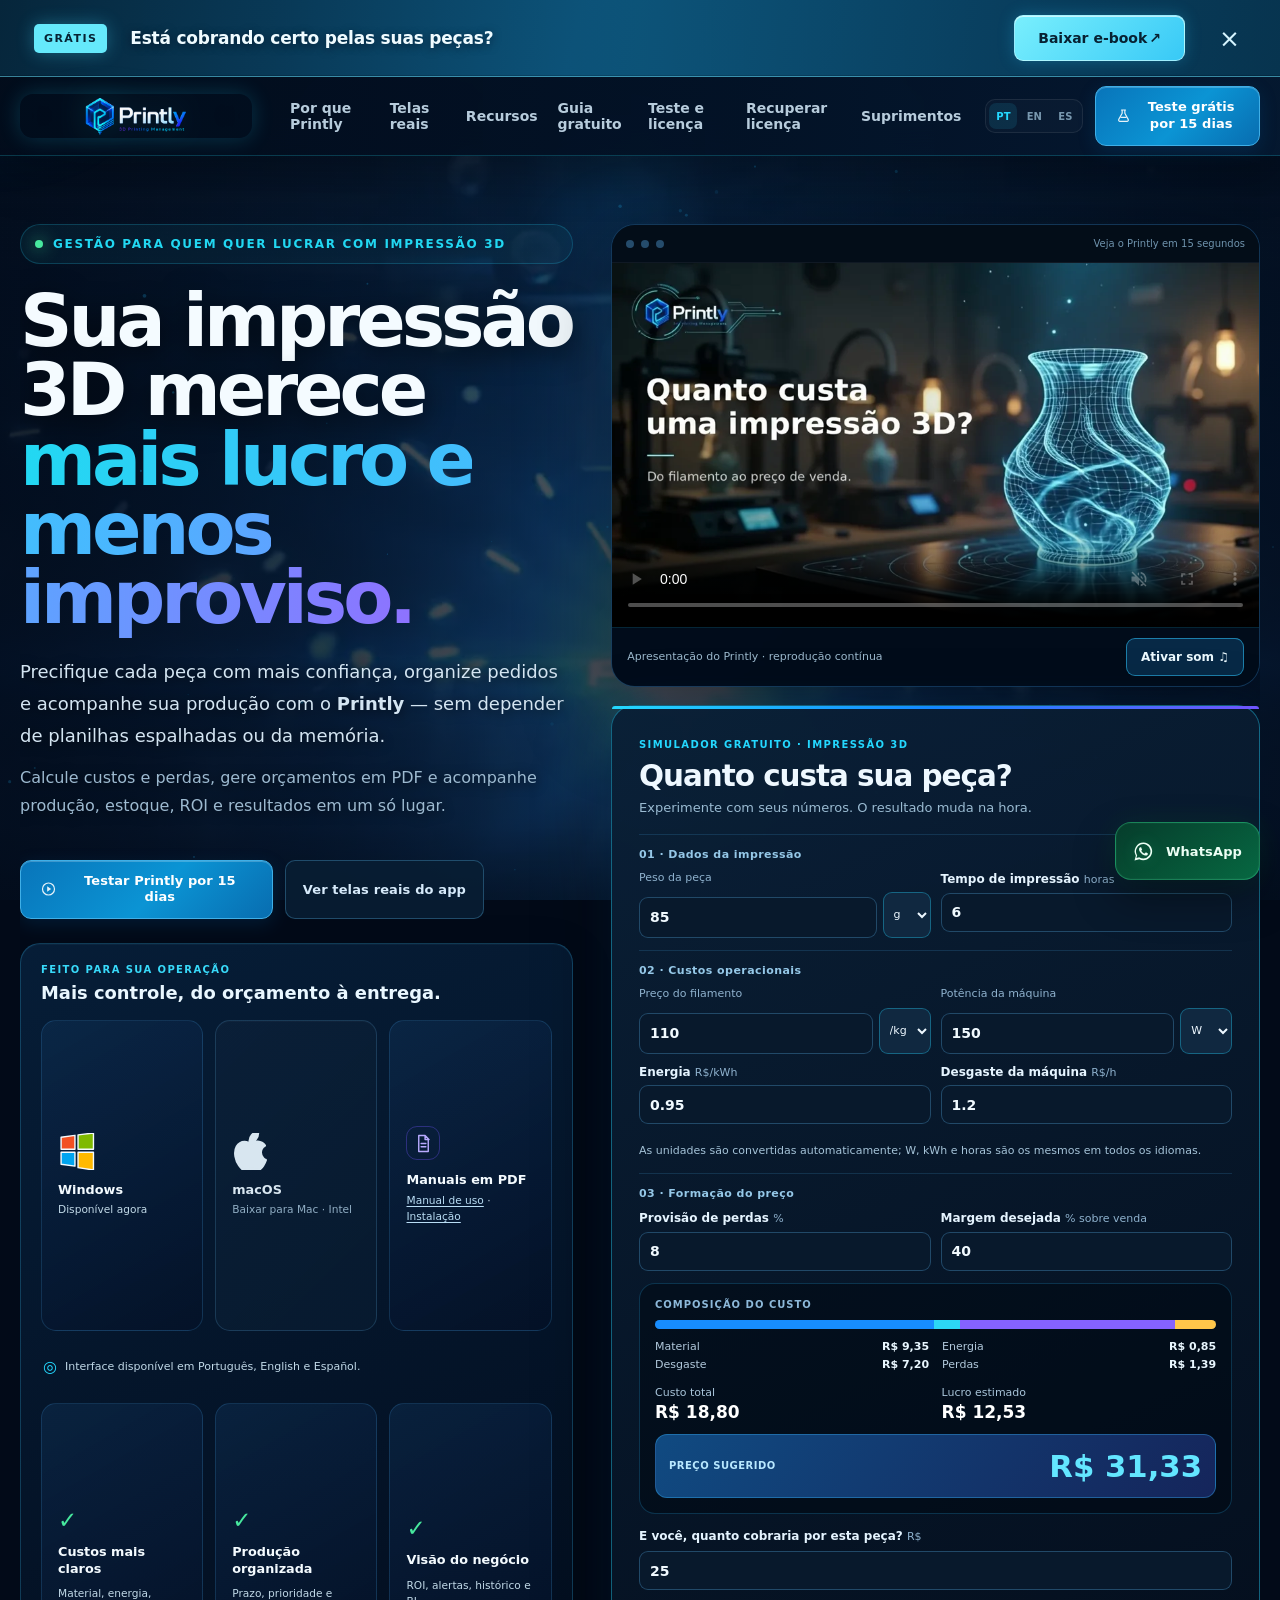
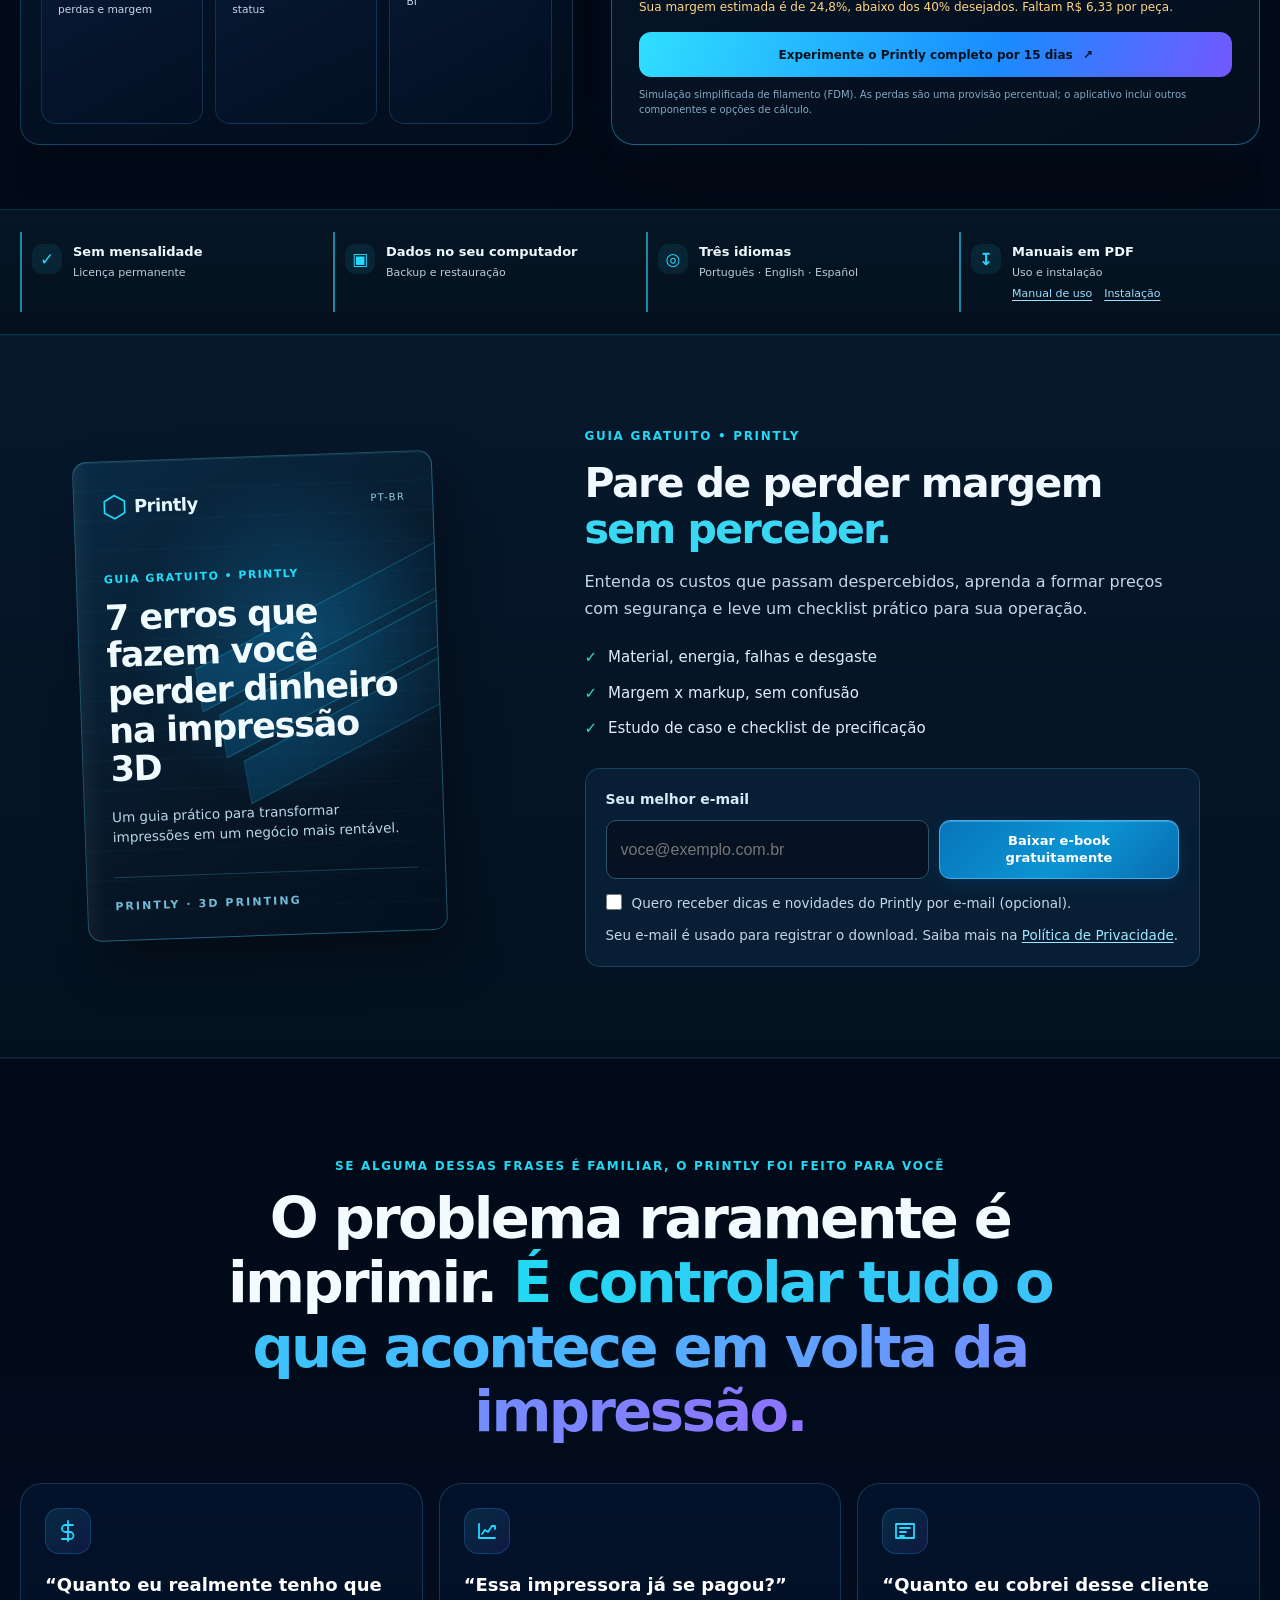
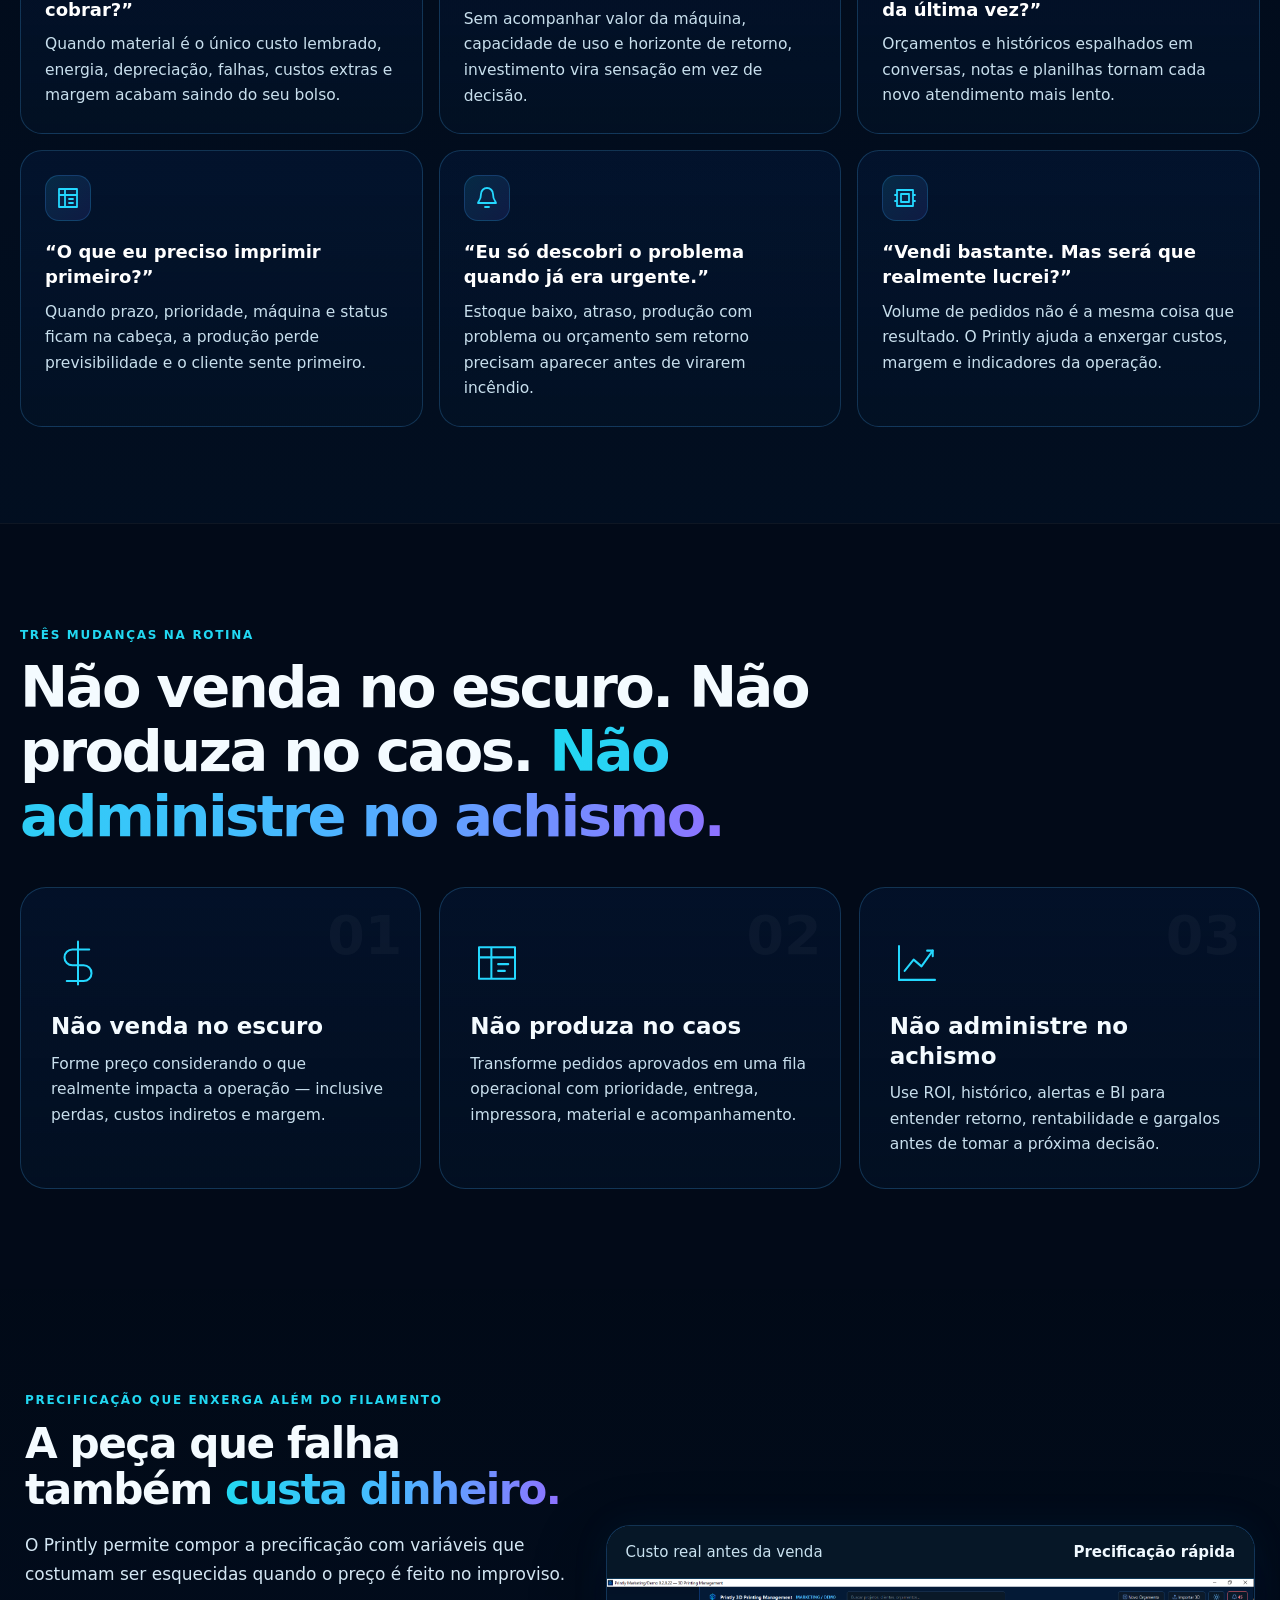
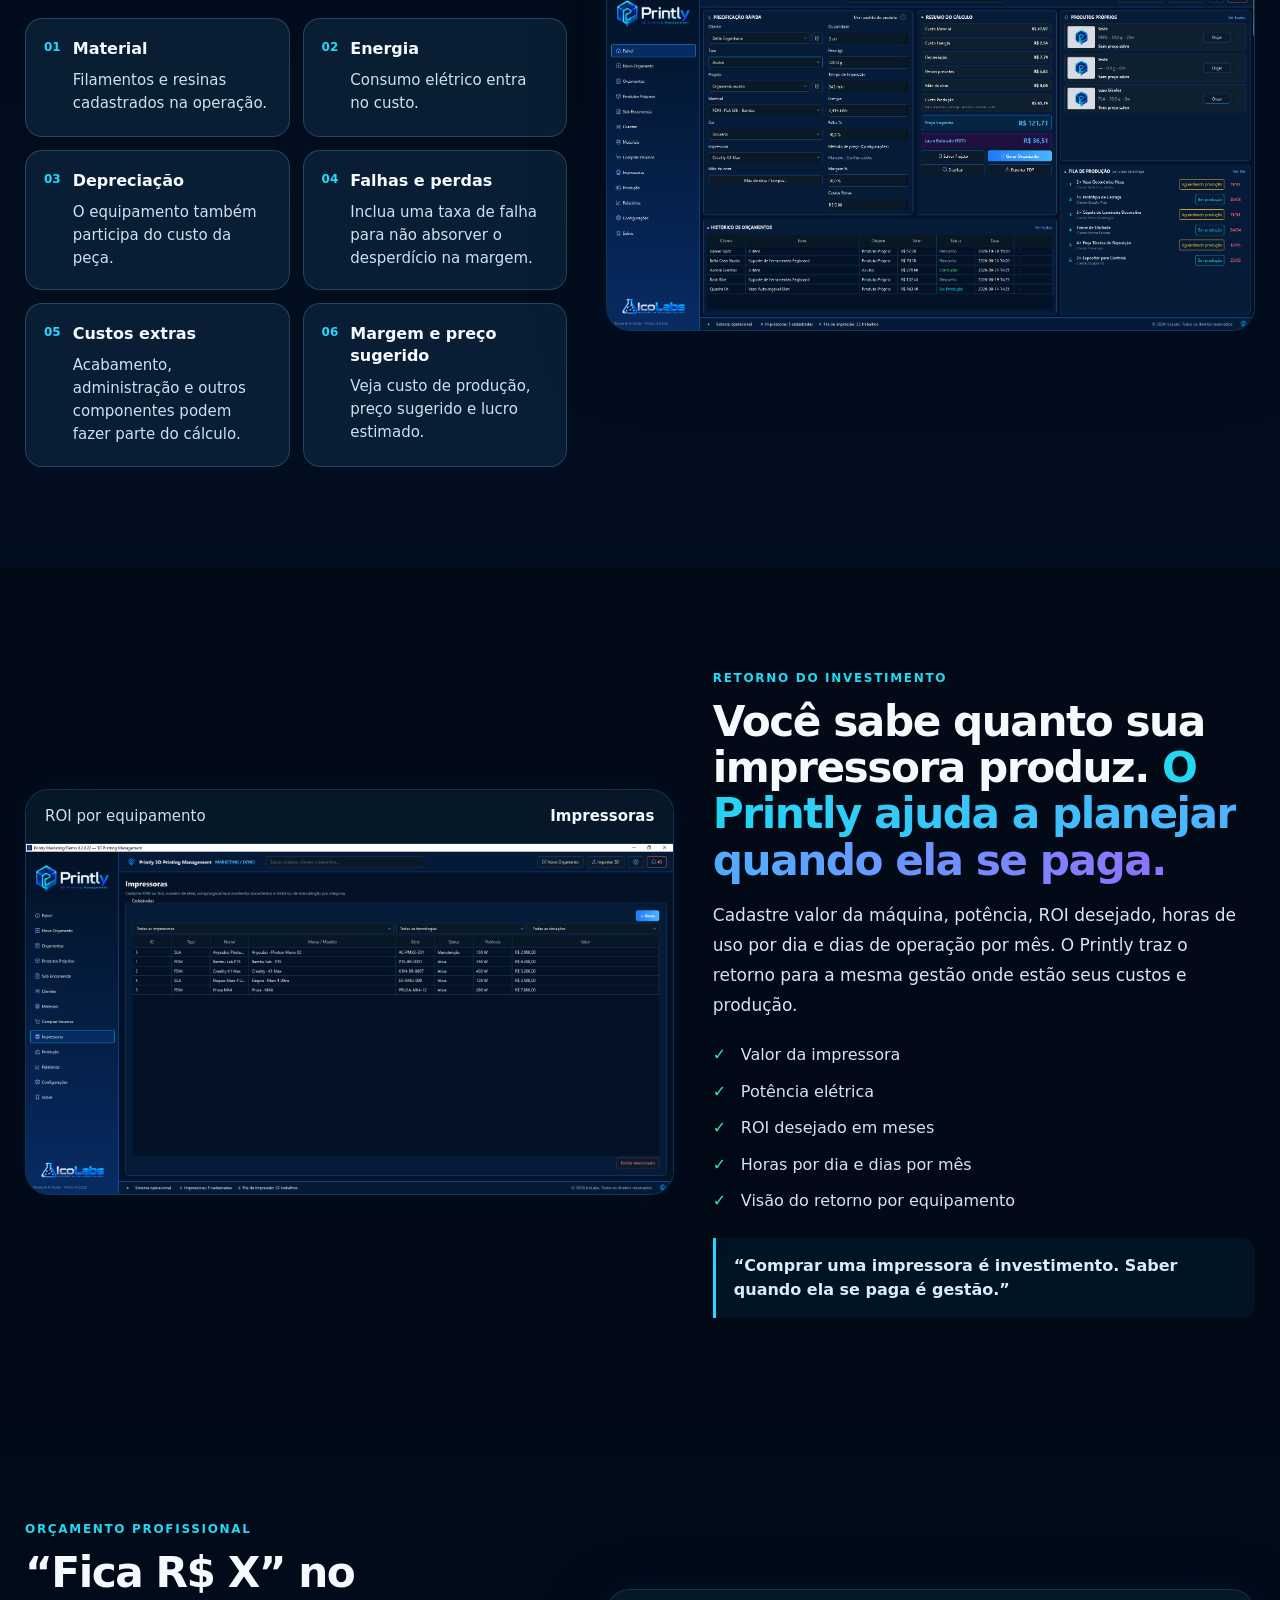
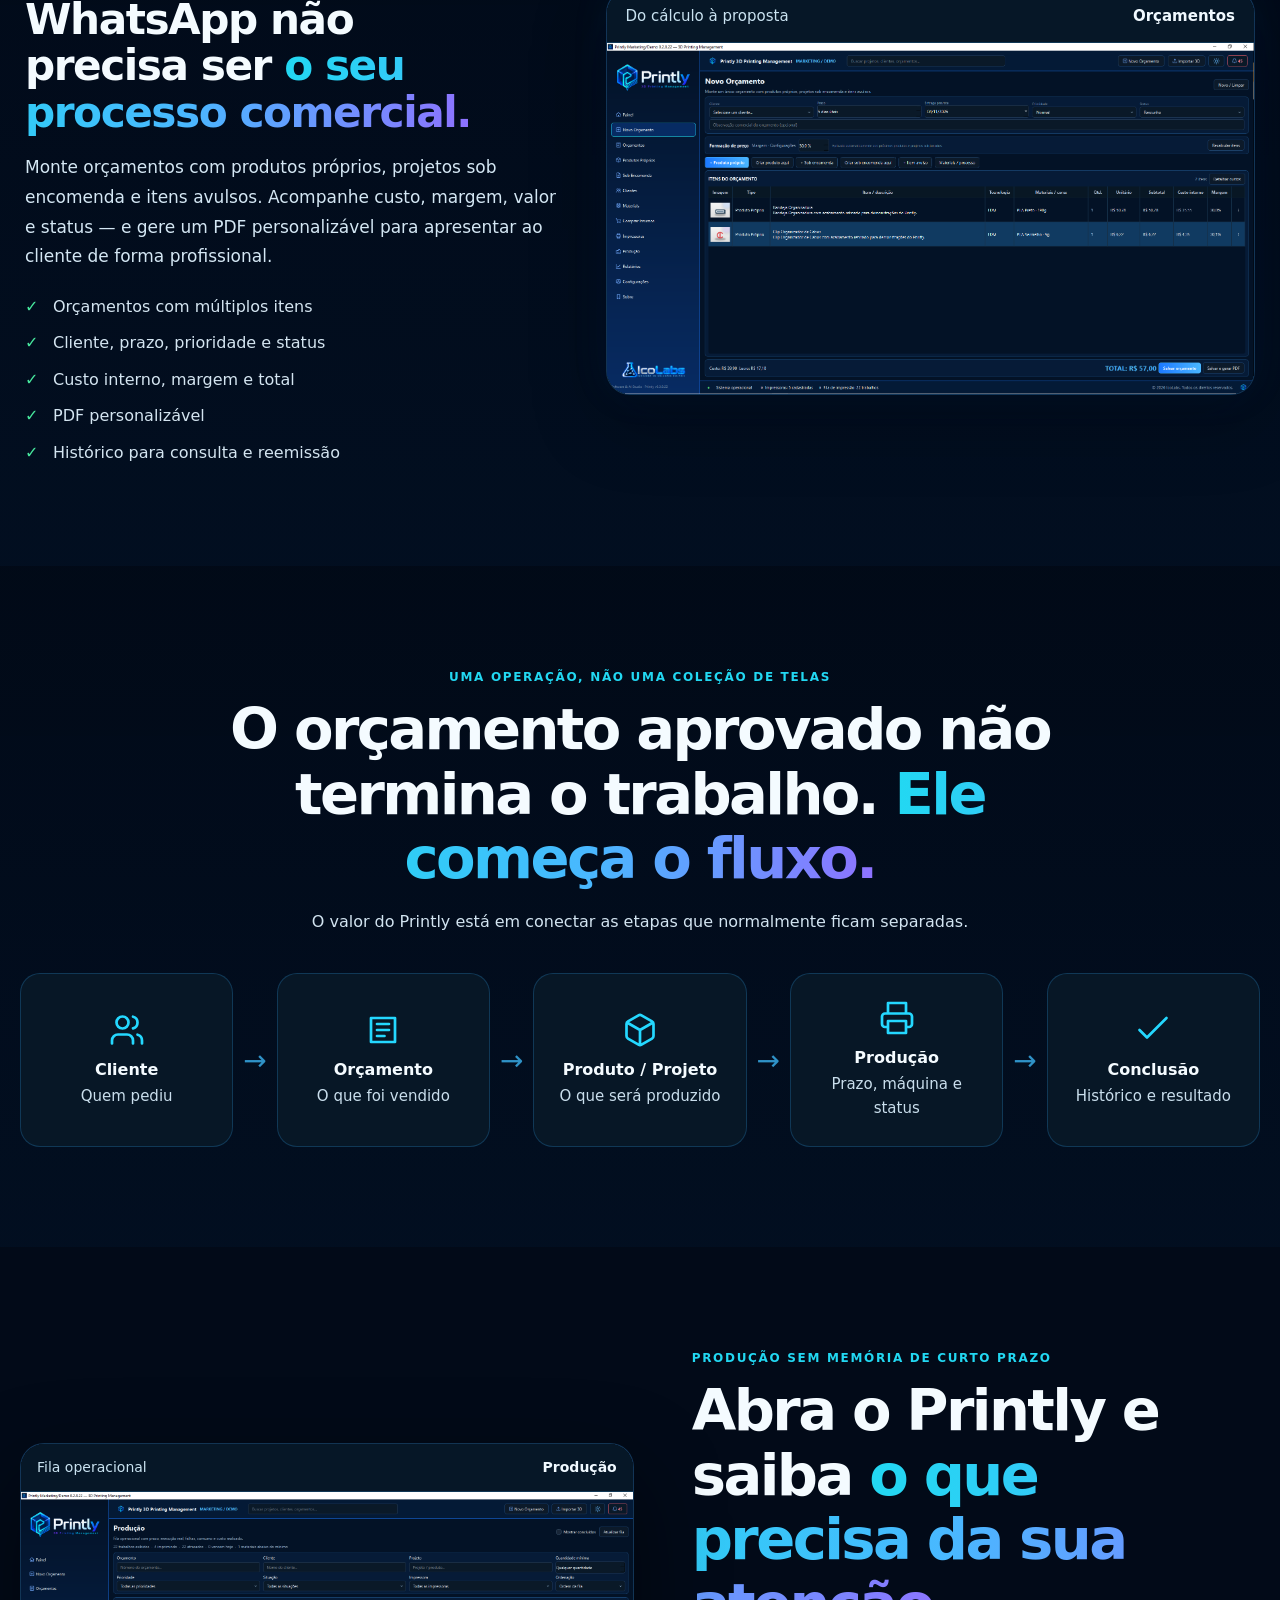
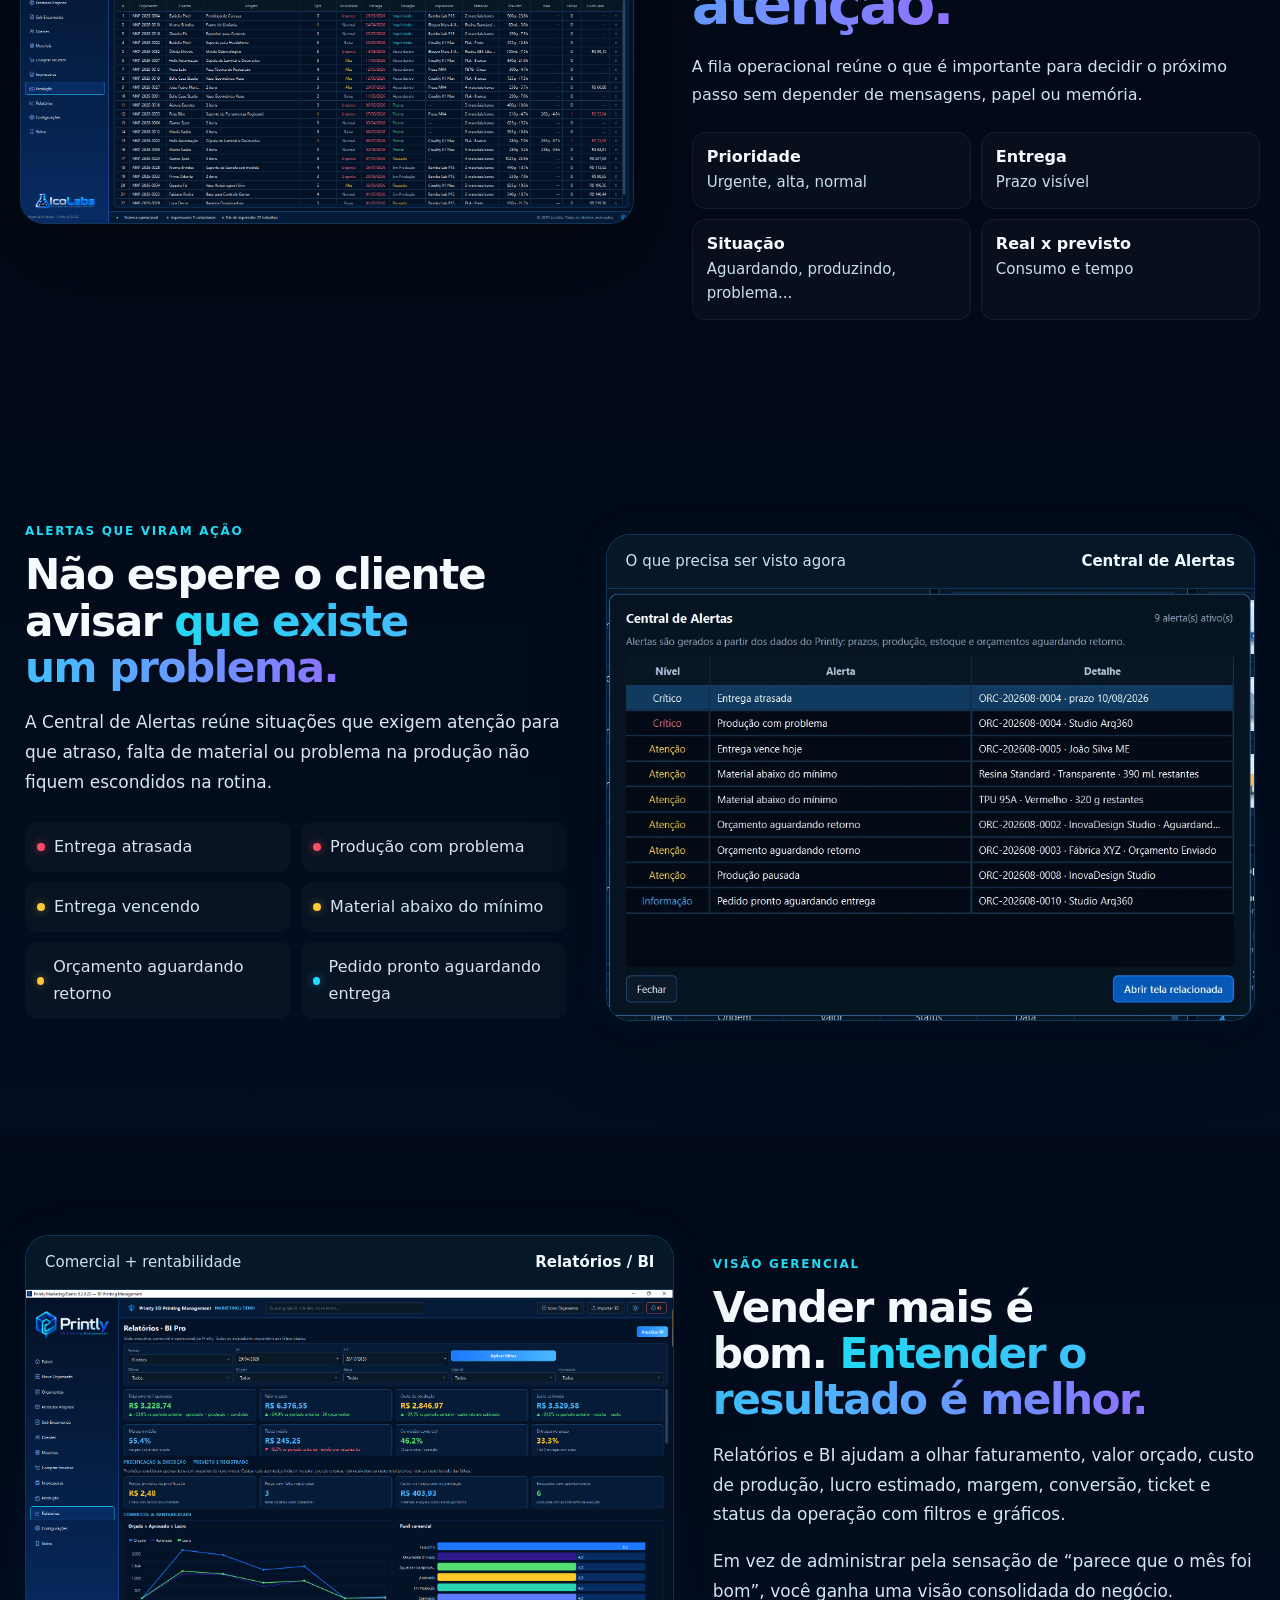
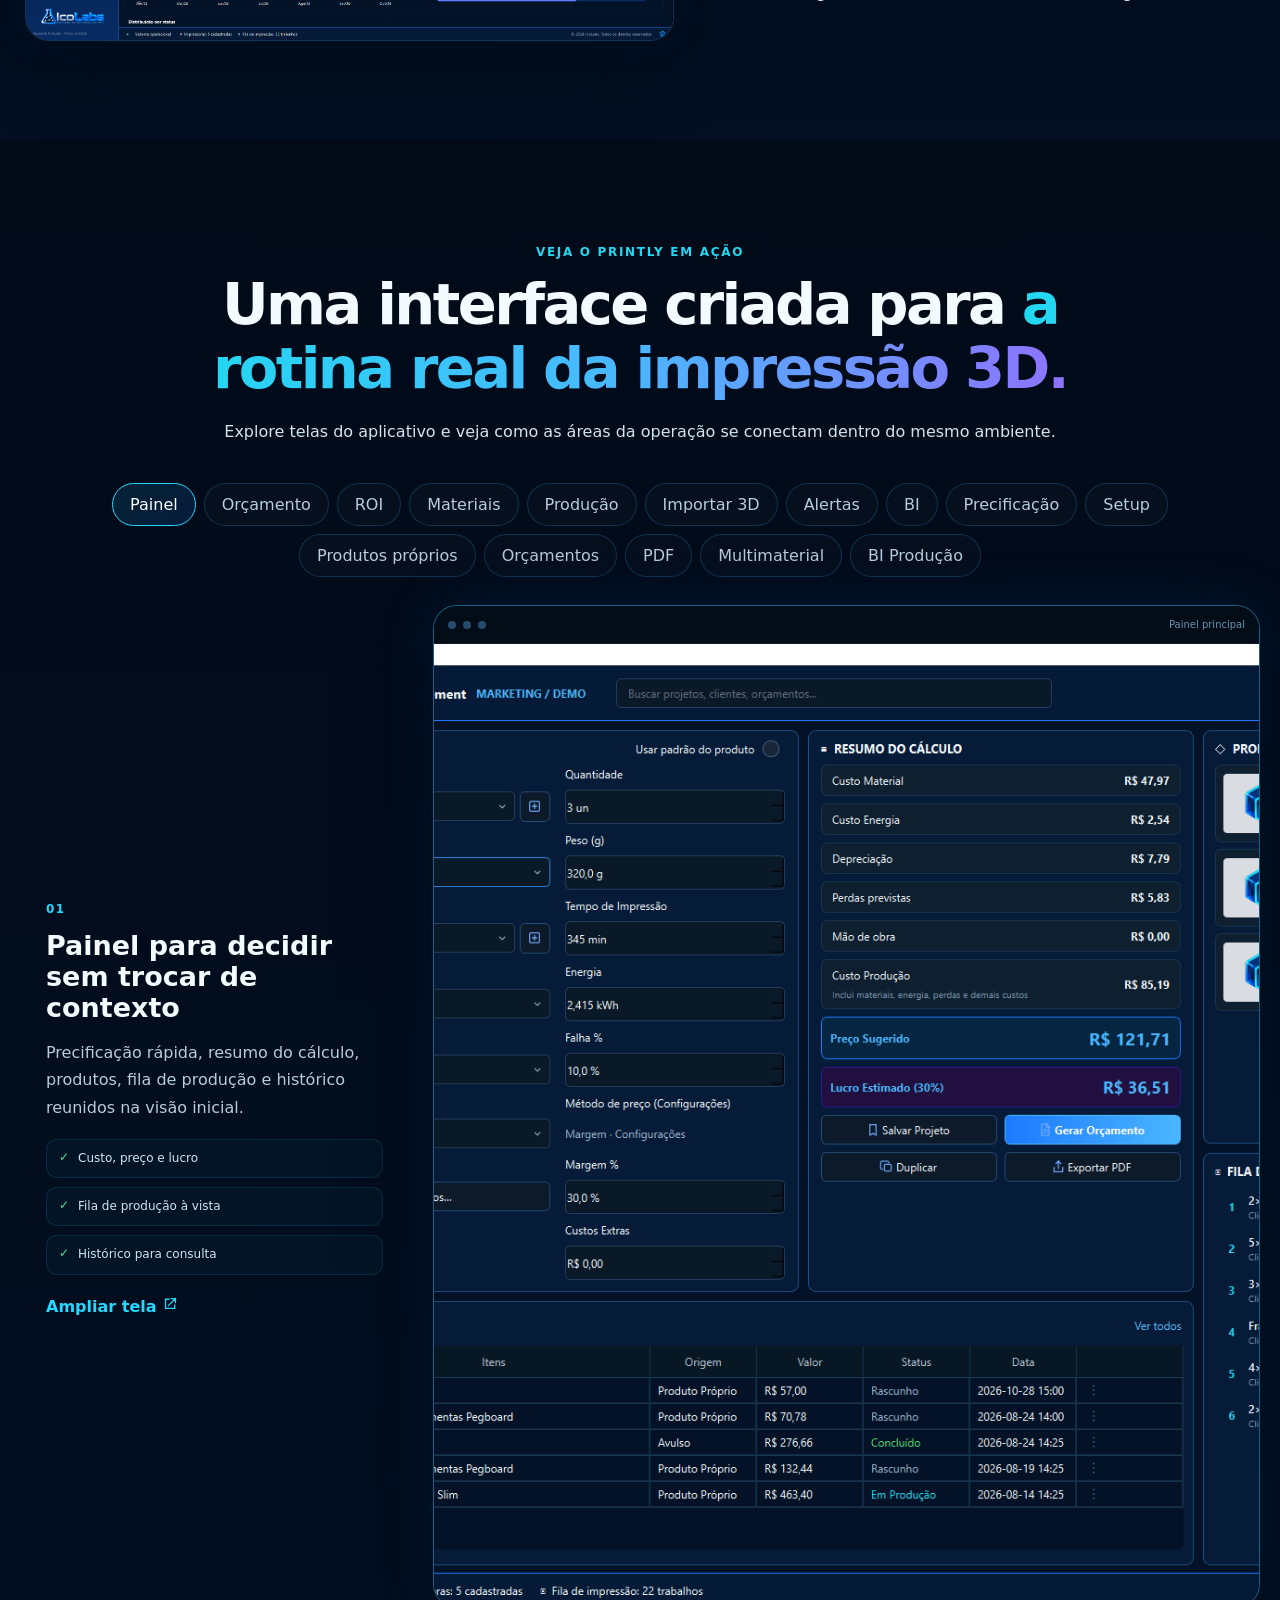
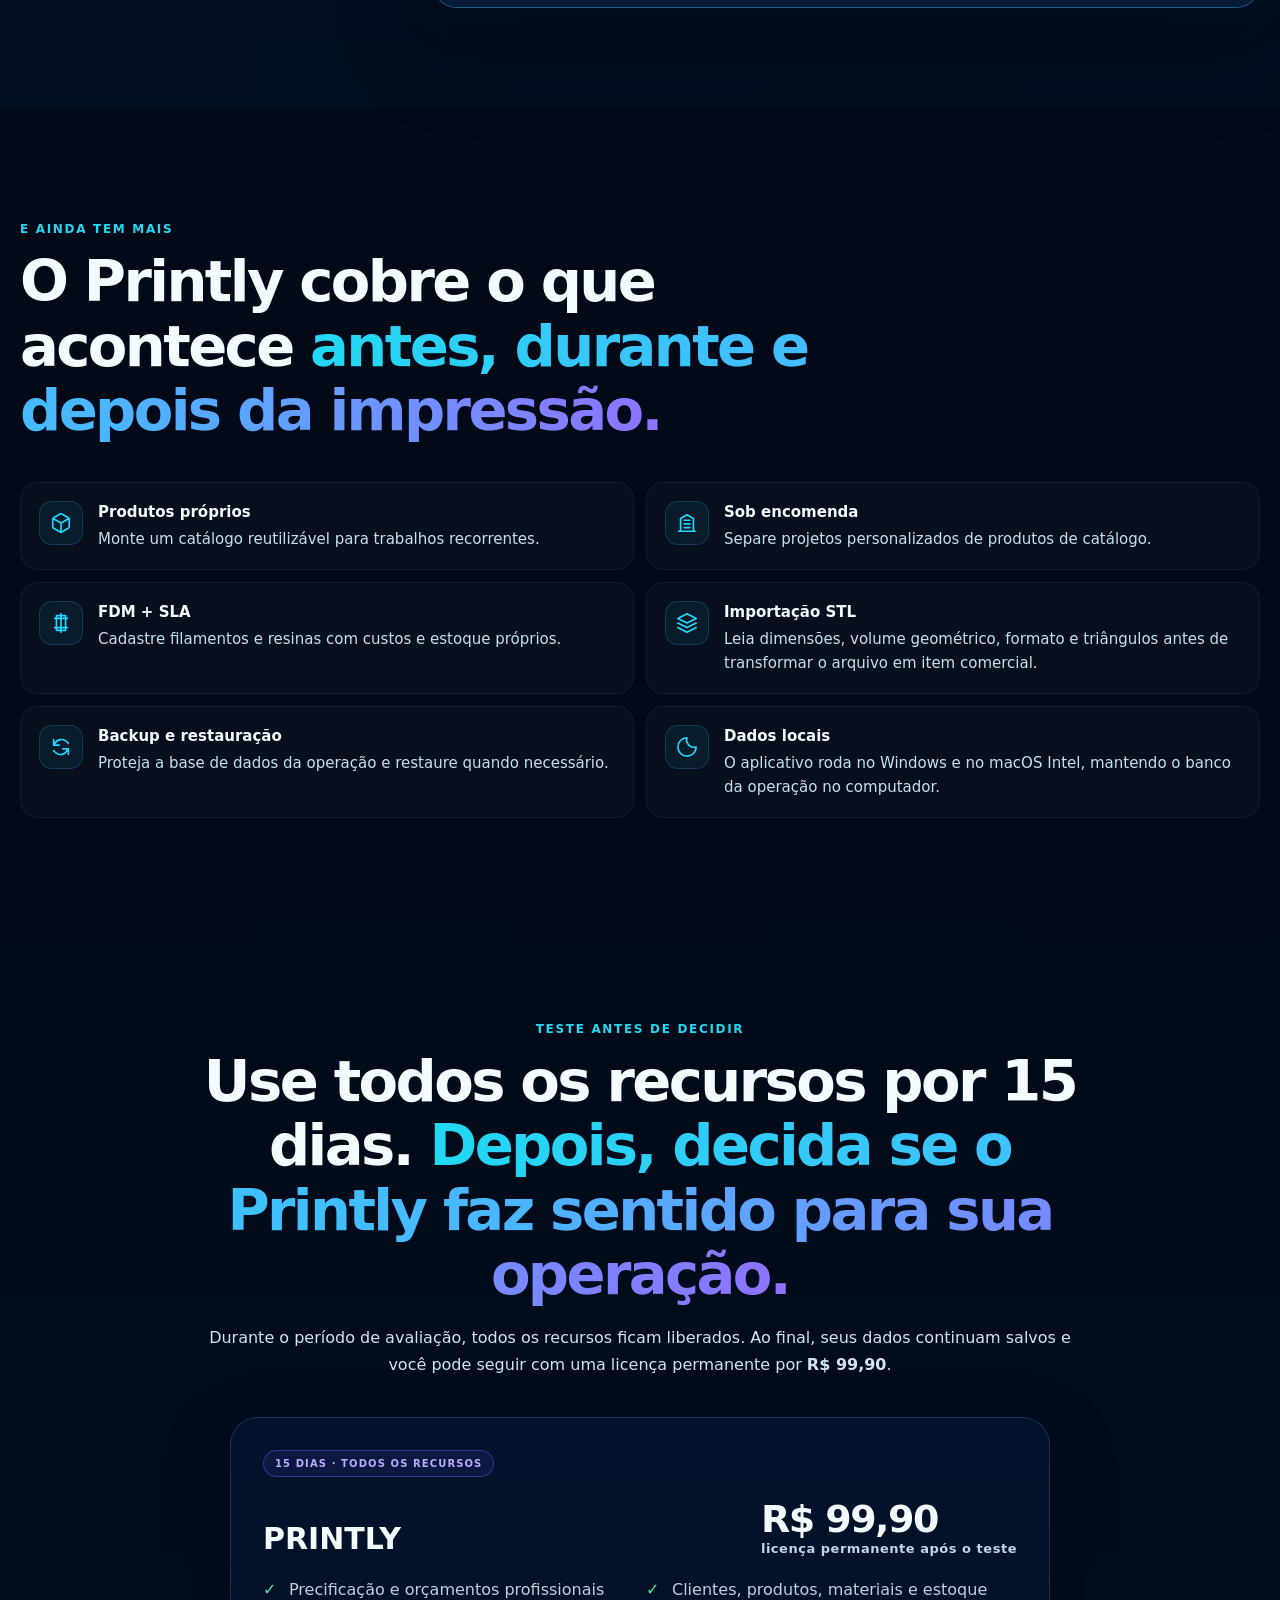
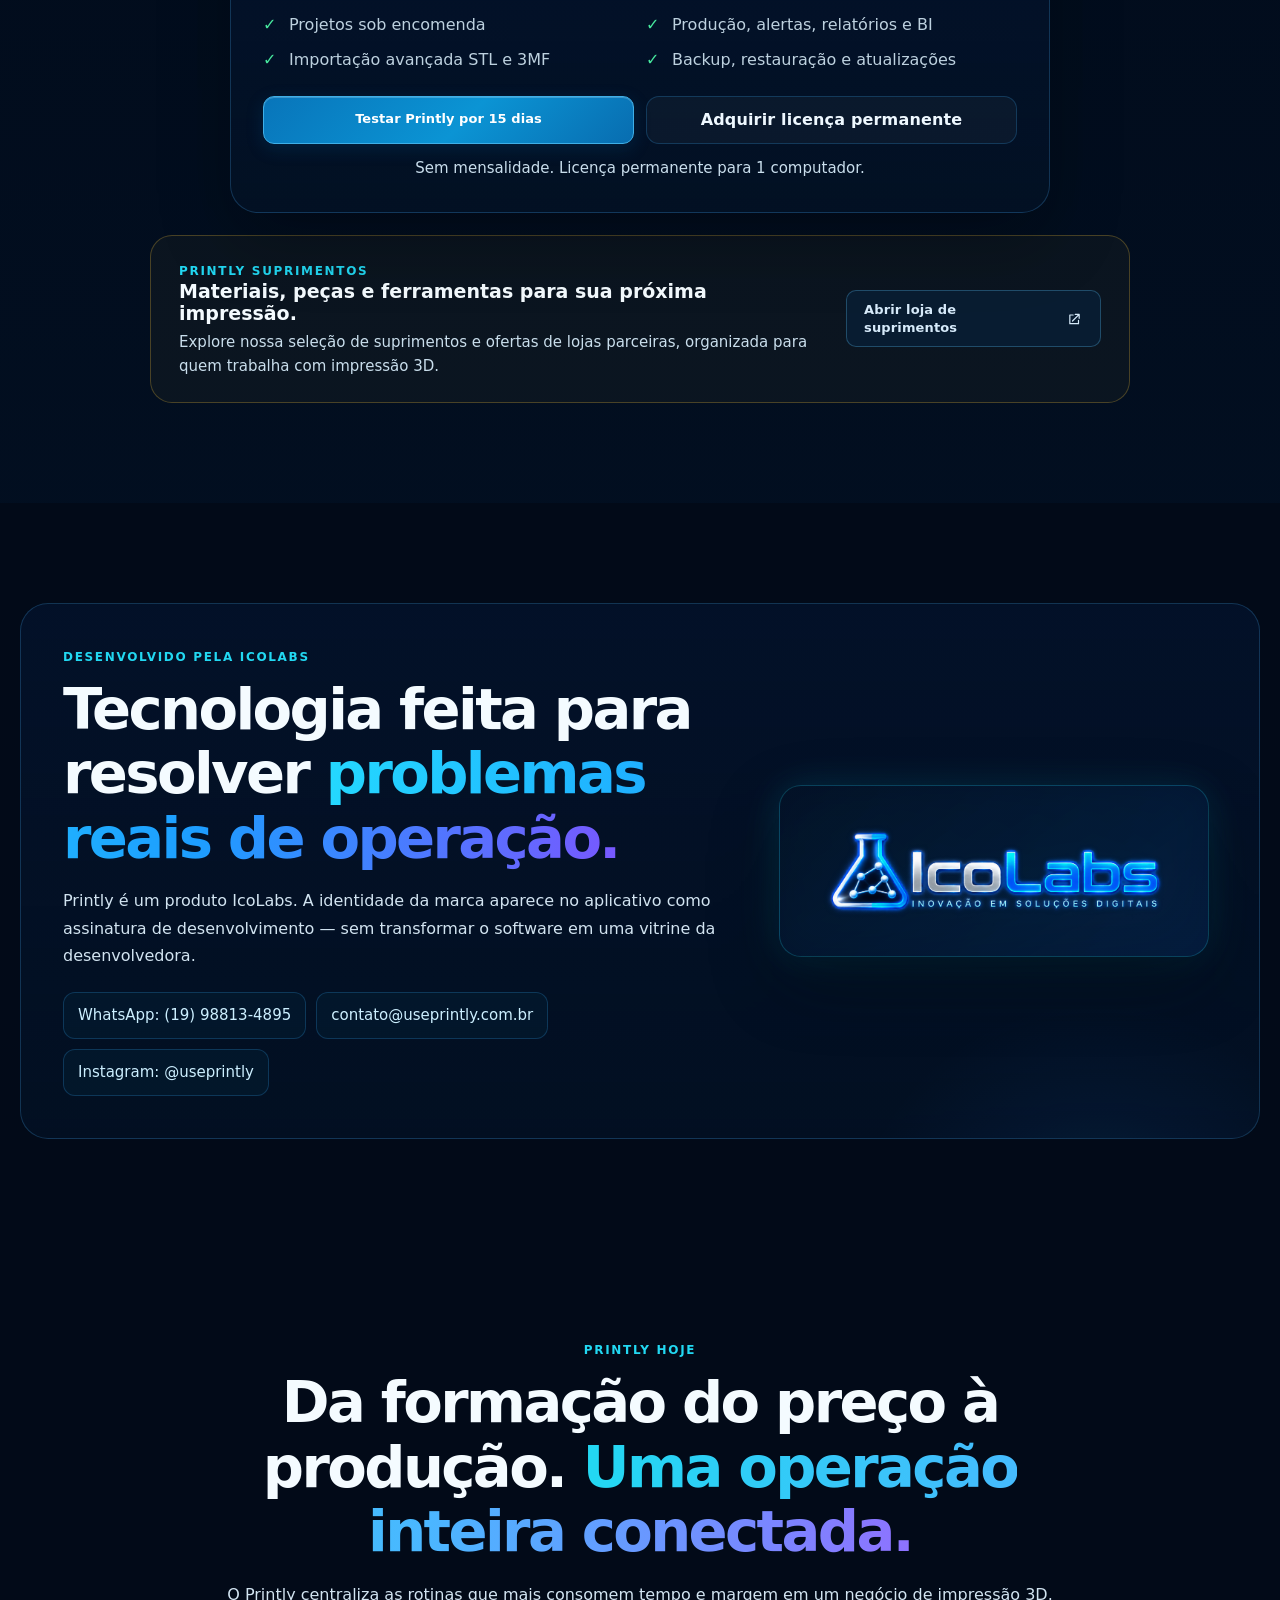
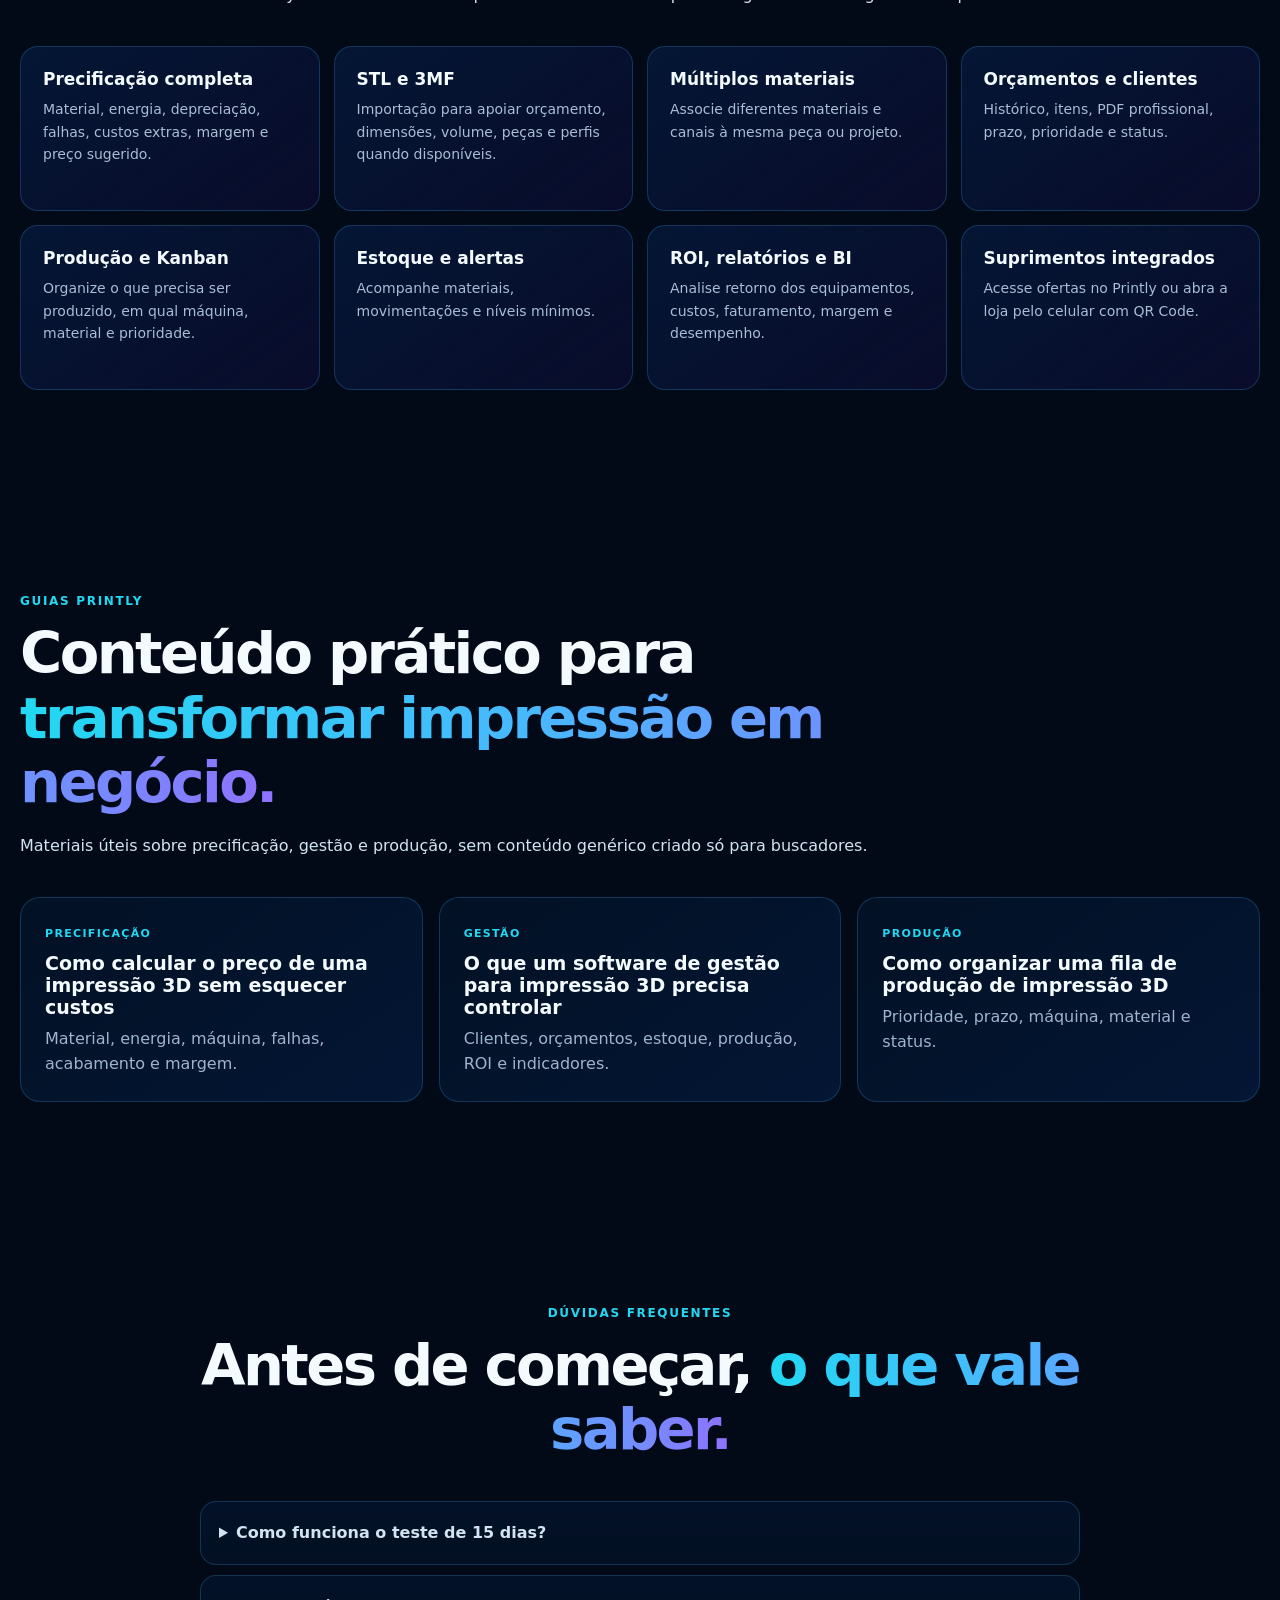
==== commit 0f245c4e: "Cache-bust exact approved preview CSS in index.html" ====
--- a/index.html
+++ b/index.html
@@ -24,7 +24,7 @@
   <meta name="twitter:image" content="https://useprintly.com.br/assets/img/printly-social-card.jpg">
   <title>Printly | Software de gestão e precificação para impressão 3D</title>
   <link rel="icon" href="assets/img/favicon.ico" sizes="any"><link rel="apple-touch-icon" href="assets/img/apple-touch-icon.png"><link rel="preload" as="image" href="assets/img/printly-hero-nozzle-bright.webp" fetchpriority="high">
-  <link rel="stylesheet" href="assets/css/styles.css?v=20261127-wide-approved-1">
+  <link rel="stylesheet" href="assets/css/styles.css?v=20261127-approved-preview-final-1">
   <script type="application/ld+json">{"@context":"https://schema.org","@graph":[{"@type":"WebSite","@id":"https://useprintly.com.br/#website","url":"https://useprintly.com.br/","name":"Printly","inLanguage":"pt-BR","publisher":{"@id":"https://useprintly.com.br/#organization"}},{"@type":"Organization","@id":"https://useprintly.com.br/#organization","name":"IcoLabs","url":"https://useprintly.com.br/","logo":{"@type":"ImageObject","url":"https://useprintly.com.br/assets/img/icolabs-official-site.png"},"sameAs":["https://www.instagram.com/useprintly/"],"email":"contato@useprintly.com.br"},{"@type":"SoftwareApplication","@id":"https://useprintly.com.br/#software","name":"Printly","alternateName":"Printly 3D Printing Management","url":"https://useprintly.com.br/","applicationCategory":"BusinessApplication","applicationSubCategory":"3D Printing Management Software","operatingSystem":["Windows","macOS (Intel)"],"inLanguage":["pt-BR","en","es"],"description":"Software de gestão e precificação para negócios de impressão 3D, com custos, perdas, ROI, orçamentos, clientes, materiais, estoque, produção, STL/3MF, relatórios e BI.","image":"https://useprintly.com.br/assets/img/printly-social-card.jpg","screenshot":"https://useprintly.com.br/assets/img/screen-dashboard.webp?v=20261028","publisher":{"@id":"https://useprintly.com.br/#organization"},"featureList":["Precificação com material, energia, depreciação, falhas e margem","Orçamentos profissionais em PDF","Clientes, materiais, estoque e produtos próprios","Projetos sob encomenda e fila de produção","Importação STL e 3MF","Múltiplos materiais","ROI de impressoras","Relatórios e BI","Loja de suprimentos integrada"],"offers":{"@type":"Offer","price":"99.90","priceCurrency":"BRL","availability":"https://schema.org/InStock","url":"https://useprintly.com.br/#planos"}}]}</script>
 <link rel="stylesheet" href="assets/css/brand-2026.css?v=20261019-7"><style>
 .printly-hero-video{margin:0;min-width:0;overflow:hidden}
